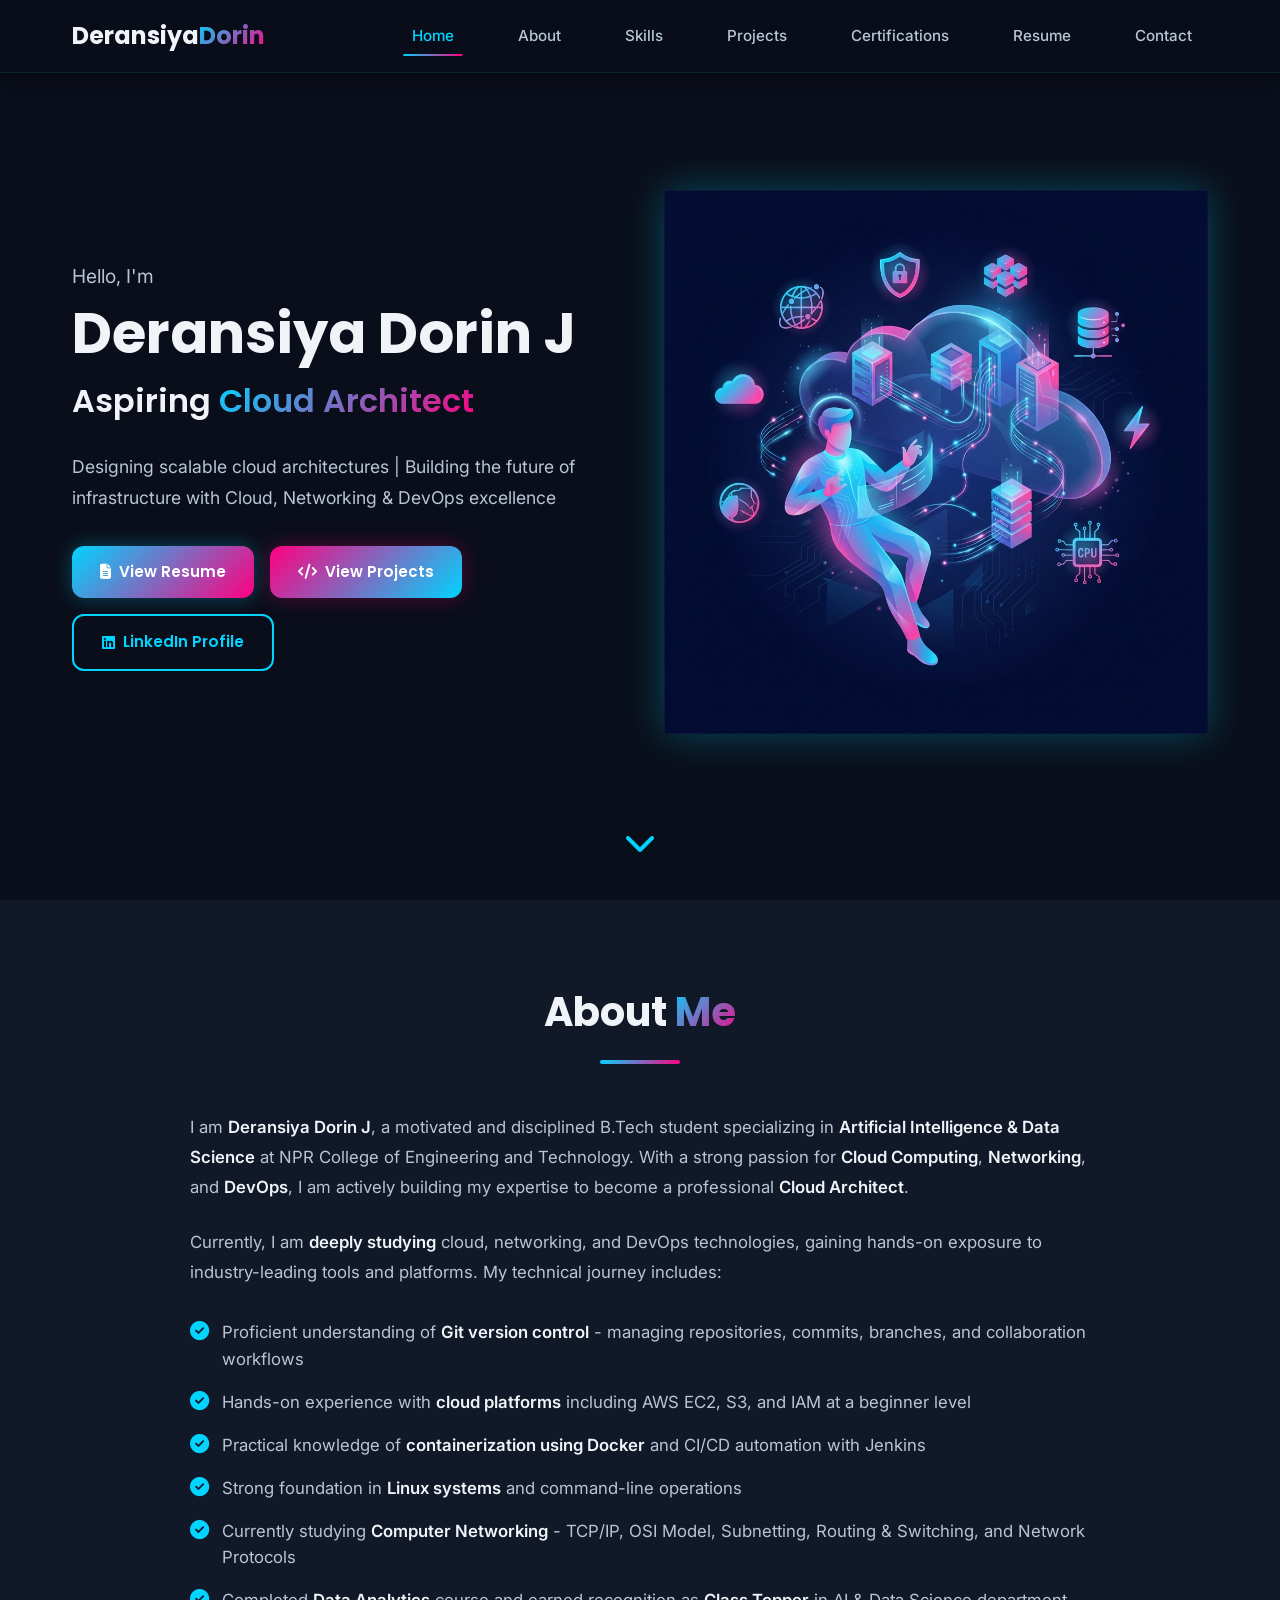
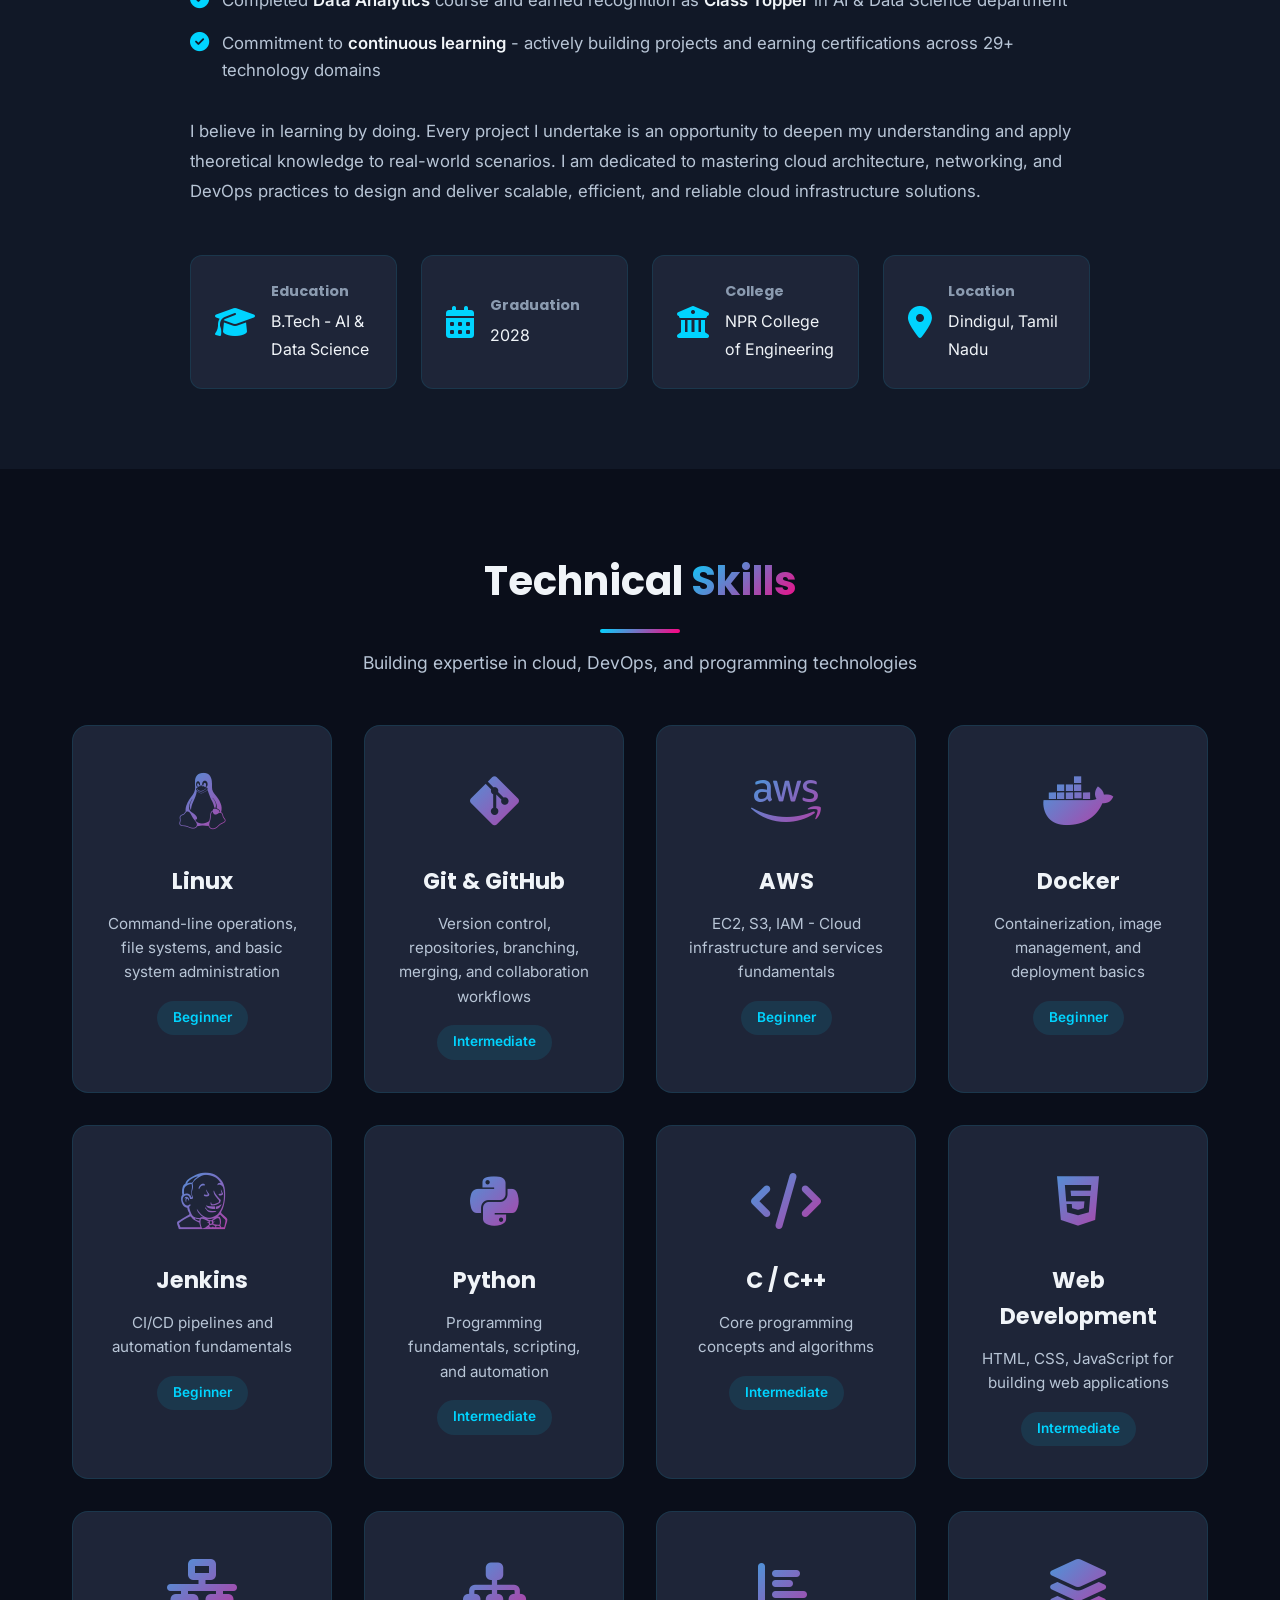
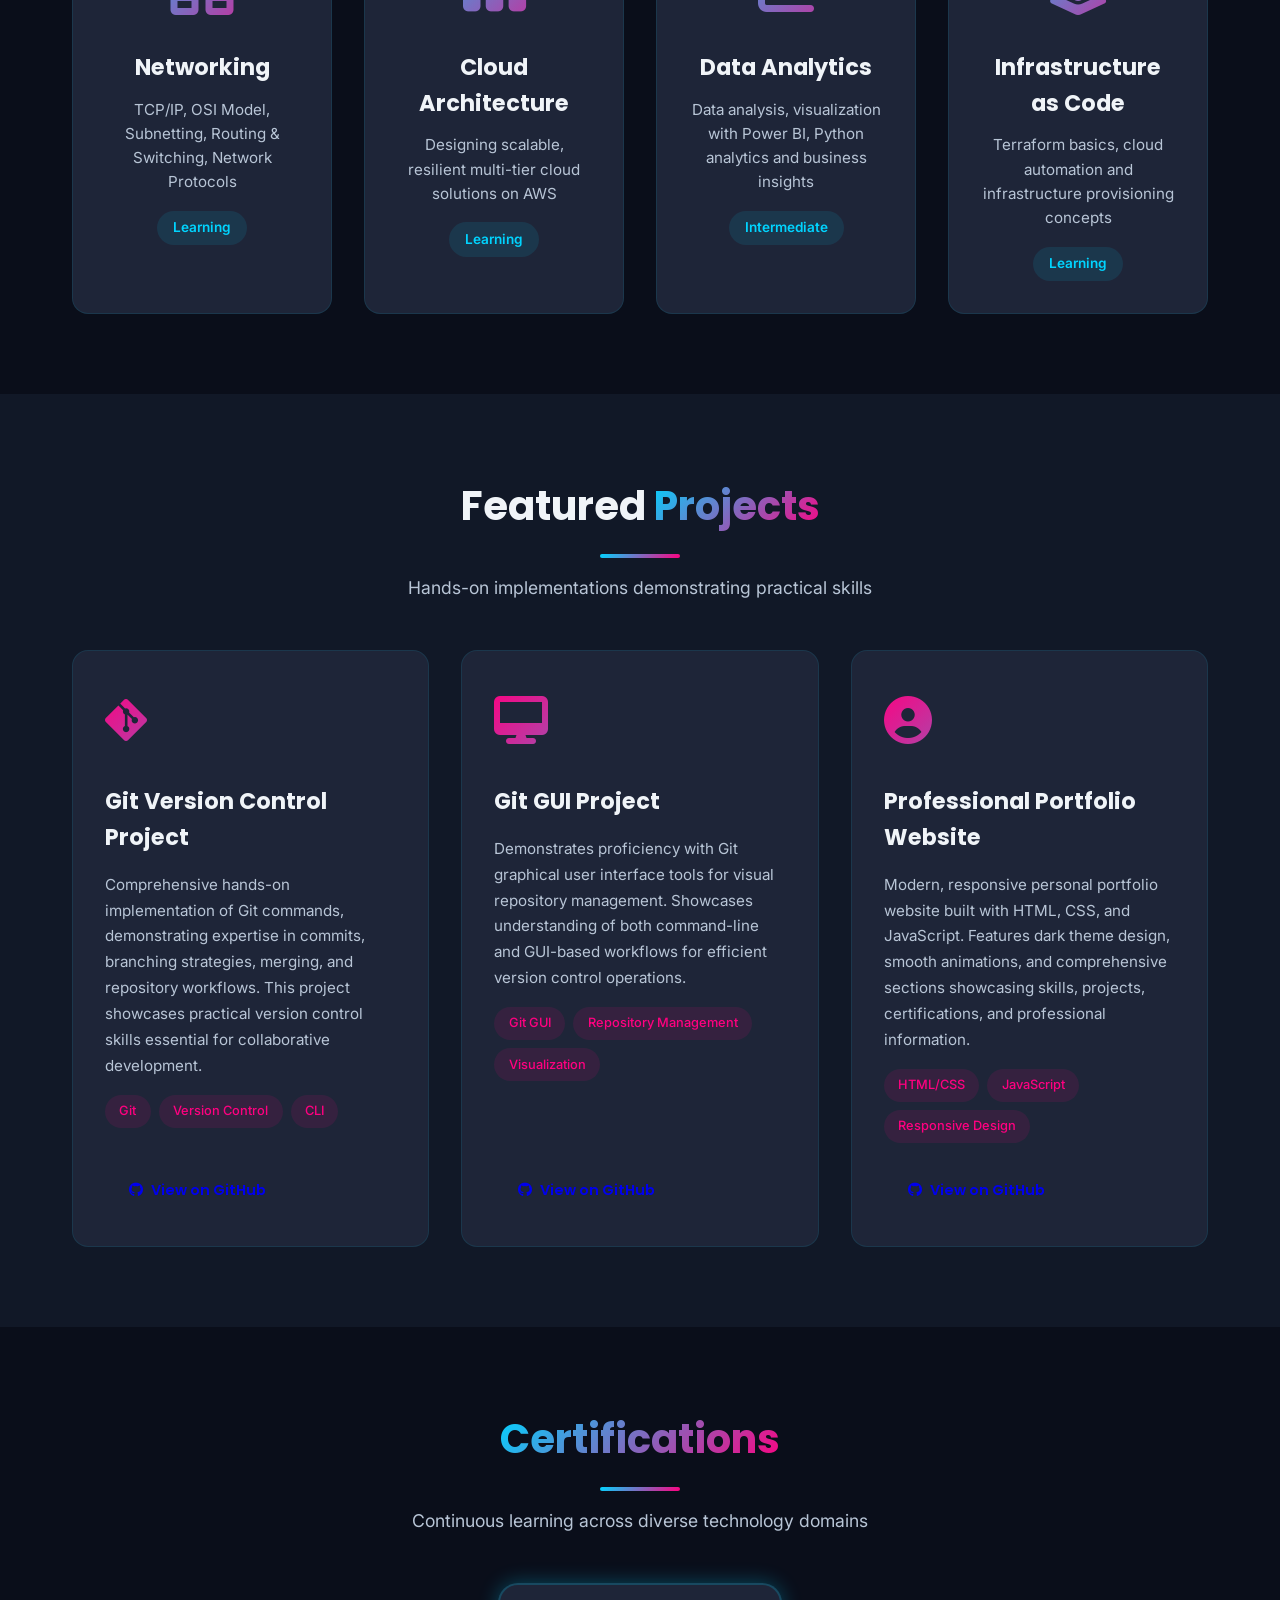
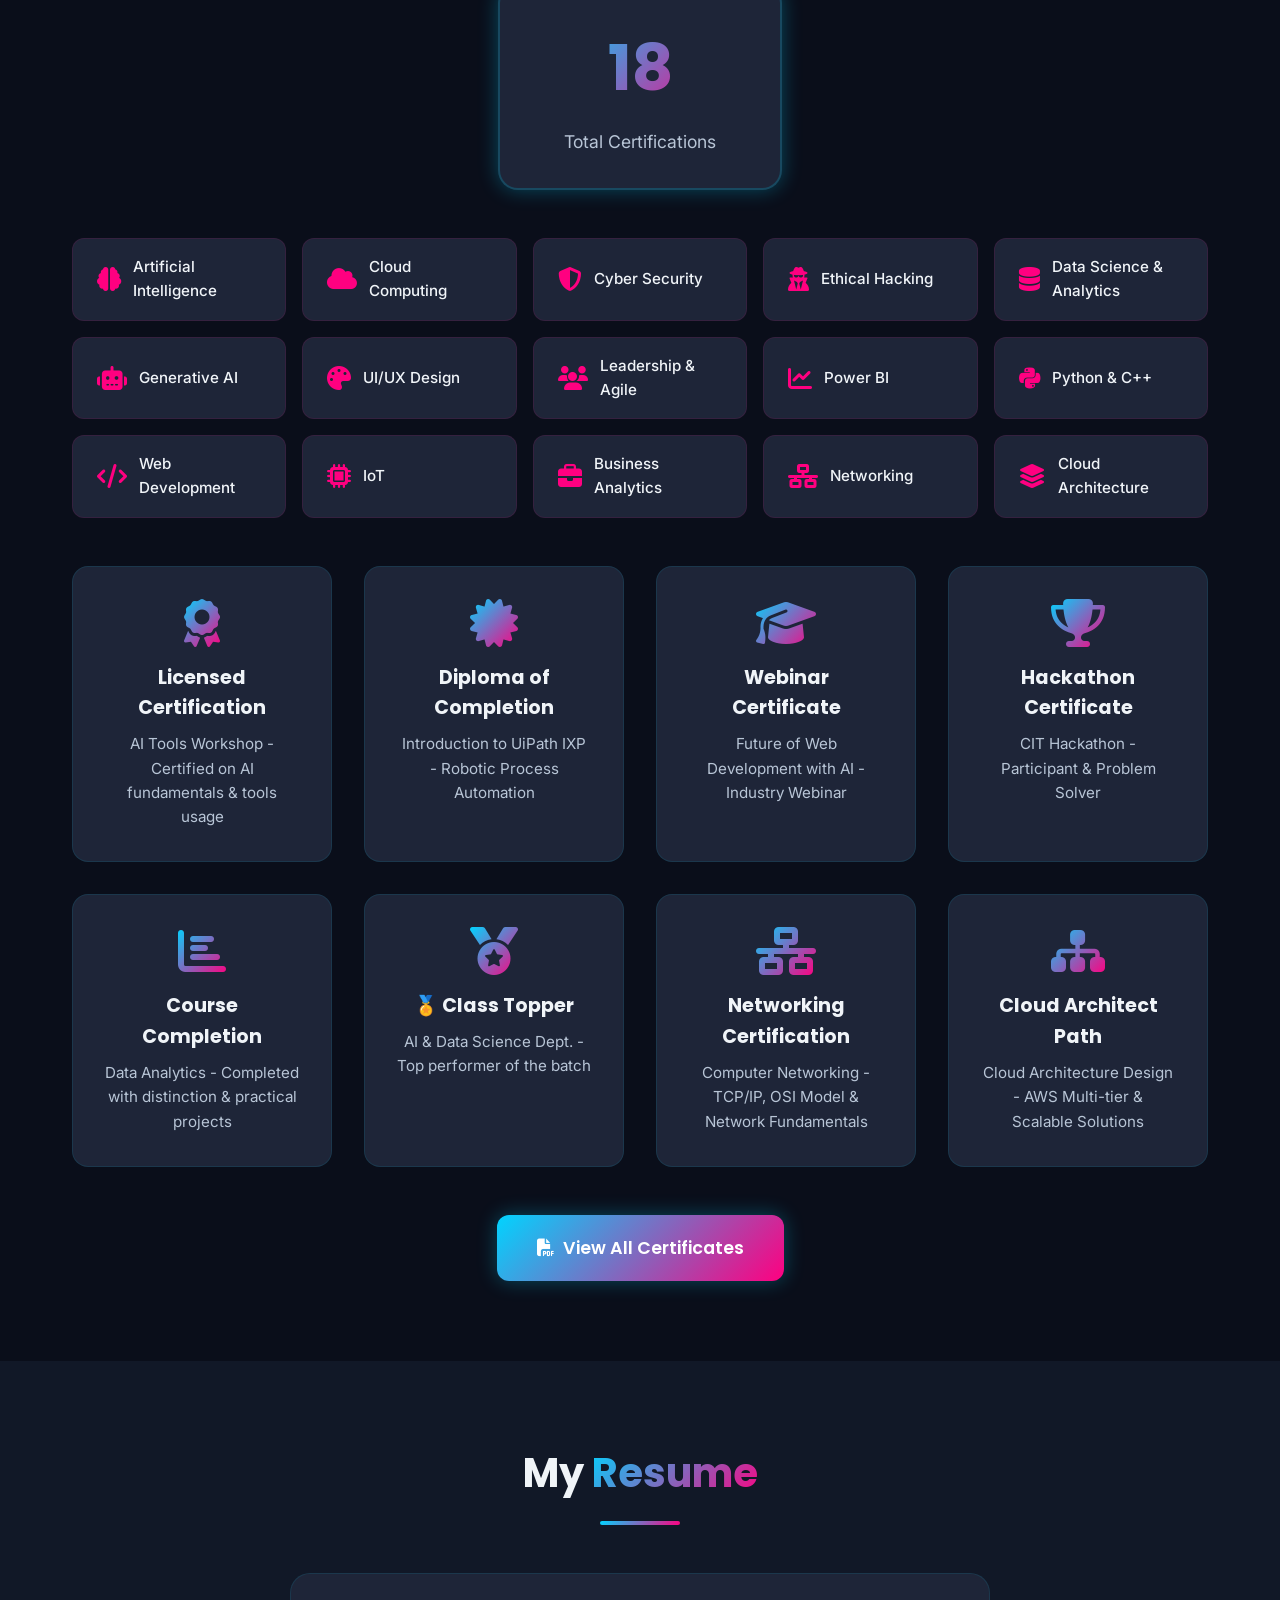
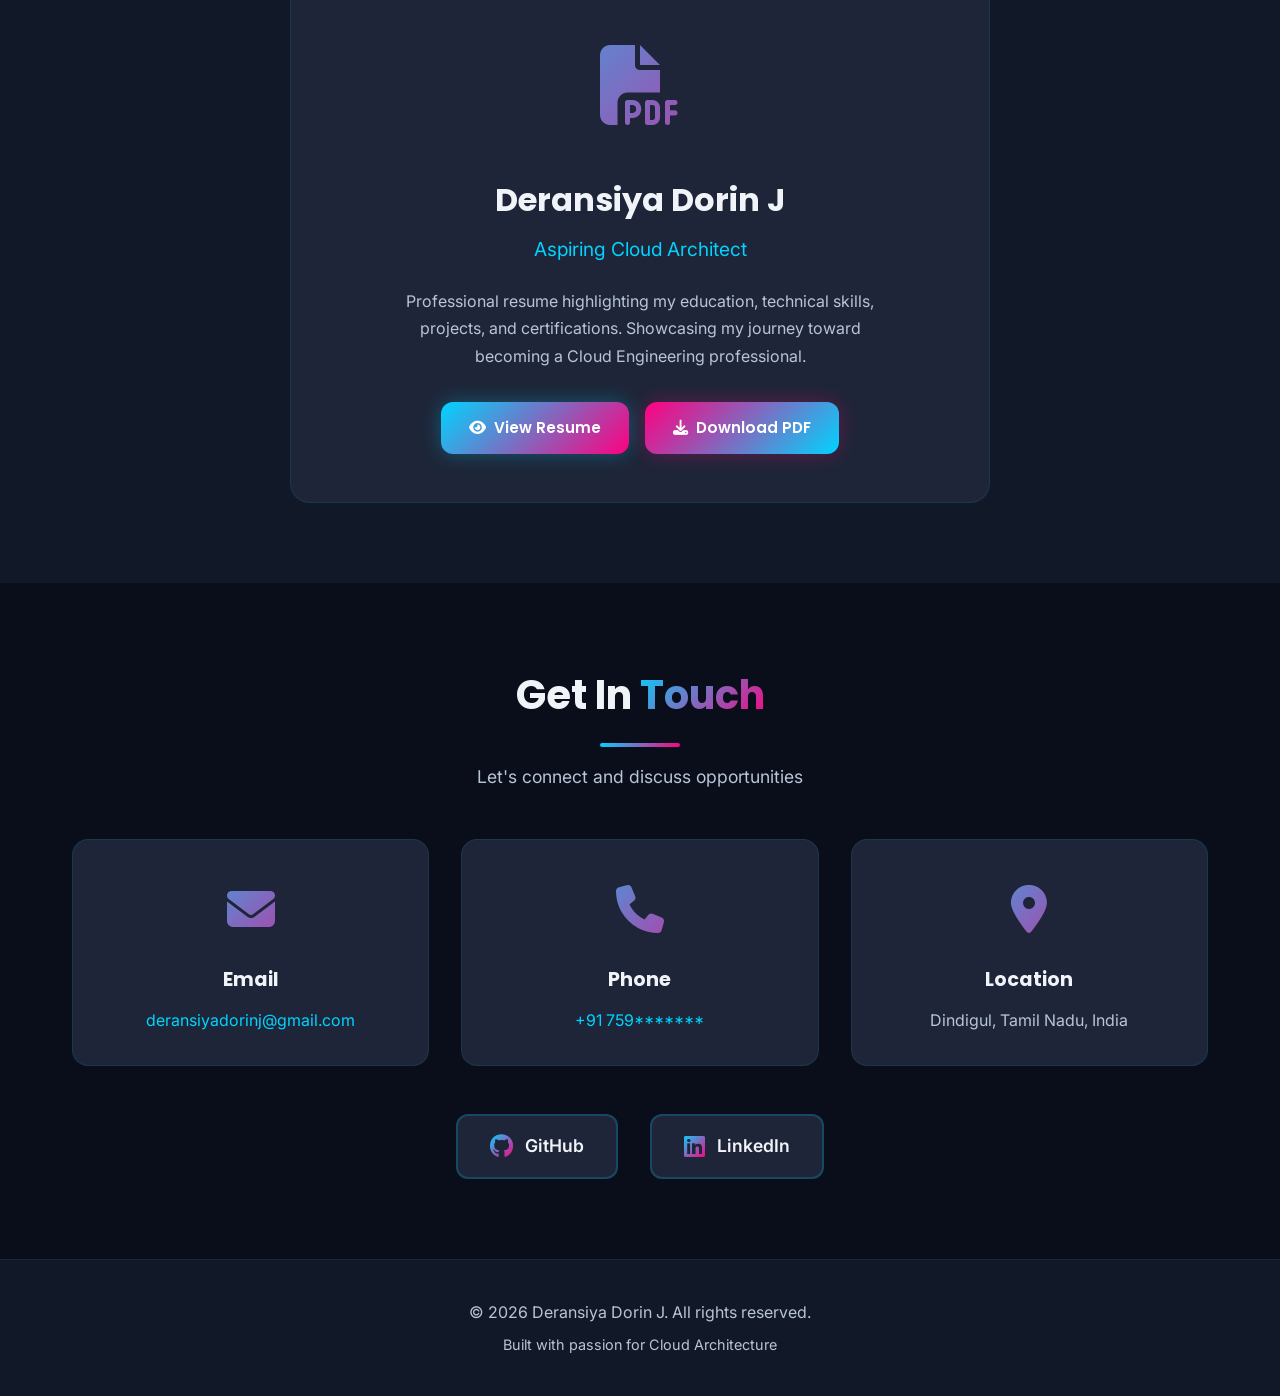
==== index.html @ f5b3b342 "intial commit" ====
<!DOCTYPE html>
<html lang="en">

<head>
    <meta charset="UTF-8">
    <meta name="viewport" content="width=device-width, initial-scale=1.0">
    <meta name="description"
        content="Deransiya Dorin J - Aspiring Cloud Architect | Portfolio showcasing Cloud Computing, DevOps, Networking, and AI&DS projects">
    <meta name="keywords" content="Cloud Engineer, DevOps, AWS, Docker, Jenkins, AI&DS, Portfolio">
    <meta name="author" content="Deransiya Dorin J">

    <!-- Open Graph Meta Tags -->
    <meta property="og:title" content="Deransiya Dorin J - Aspiring Cloud Architect">
    <meta property="og:description" content="Professional portfolio showcasing Cloud Computing and DevOps expertise">
    <meta property="og:type" content="website">

    <title>Deransiya Dorin J - Aspiring Cloud Architect</title>

    <!-- Google Fonts -->
    <link rel="preconnect" href="https://fonts.googleapis.com">
    <link rel="preconnect" href="https://fonts.gstatic.com" crossorigin>
    <link
        href="https://fonts.googleapis.com/css2?family=Poppins:wght@300;400;500;600;700&family=Inter:wght@300;400;500;600;700&display=swap"
        rel="stylesheet">

    <!-- Font Awesome for Icons -->
    <link rel="stylesheet" href="https://cdnjs.cloudflare.com/ajax/libs/font-awesome/6.4.0/css/all.min.css">

    <!-- Custom CSS -->
    <link rel="stylesheet" href="styles/styles.css">
</head>

<body>
    <!-- Fixed Navigation Bar -->
    <nav class="navbar" id="navbar">
        <div class="nav-container">
            <div class="nav-logo">
                <span class="logo-text">Deransiya<span class="gradient-text">Dorin</span></span>
            </div>
            <div class="nav-menu" id="navMenu">
                <a href="#home" class="nav-link active">Home</a>
                <a href="#about" class="nav-link">About</a>
                <a href="#skills" class="nav-link">Skills</a>
                <a href="#projects" class="nav-link">Projects</a>
                <a href="#certifications" class="nav-link">Certifications</a>
                <a href="#resume" class="nav-link">Resume</a>
                <a href="#contact" class="nav-link">Contact</a>
            </div>
            <div class="nav-toggle" id="navToggle">
                <i class="fas fa-bars"></i>
            </div>
        </div>
    </nav>

    <!-- Home Section -->
    <section id="home" class="home-section">
        <div class="container">
            <div class="home-grid">
                <!-- Left Column -->
                <div class="home-content">
                    <div class="hero-text">
                        <p class="greeting">Hello, I'm</p>
                        <h1 class="hero-name">Deransiya Dorin J</h1>
                        <h2 class="hero-title">Aspiring <span class="gradient-text">Cloud Architect</span></h2>
                        <p class="hero-tagline">Designing scalable cloud architectures | Building the future
                            of infrastructure with Cloud, Networking & DevOps excellence</p>
                    </div>
                    <div class="hero-buttons">
                        <a href="#resume" class="btn btn-primary">
                            <i class="fas fa-file-alt"></i> View Resume
                        </a>
                        <a href="#projects" class="btn btn-secondary">
                            <i class="fas fa-code"></i> View Projects
                        </a>
                        <a href="https://www.linkedin.com/in/deransiyadorin-j-a63185353?utm_source=share&utm_campaign=share_via&utm_content=profile&utm_medium=android_app"
                            target="_blank" rel="noopener noreferrer" class="btn btn-outline"
                            onclick="window.open(this.href, '_blank'); return false;">
                            <i class="fab fa-linkedin"></i> LinkedIn Profile
                        </a>
                    </div>
                </div>
                <!-- Right Column -->
                <div class="home-image">
                    <div class="image-wrapper">
                        <img src="assets/hero-illustration.png" alt="Cloud Engineer Illustration" class="hero-img">
                    </div>
                </div>
            </div>
        </div>
        <!-- Scroll Indicator -->
        <div class="scroll-indicator">
            <a href="#about" class="scroll-link">
                <i class="fas fa-chevron-down"></i>
            </a>
        </div>
    </section>

    <!-- About Section -->
    <section id="about" class="about-section">
        <div class="container">
            <div class="section-header">
                <h2 class="section-title">About <span class="gradient-text">Me</span></h2>
                <div class="title-underline"></div>
            </div>
            <div class="about-content">
                <div class="about-text">
                    <p>I am <strong>Deransiya Dorin J</strong>, a motivated and disciplined B.Tech student specializing
                        in <strong>Artificial Intelligence & Data Science</strong> at NPR College of Engineering and
                        Technology. With a strong passion for <strong>Cloud Computing</strong>,
                        <strong>Networking</strong>, and <strong>DevOps</strong>, I am actively building my expertise to become a professional <strong>Cloud
                        Architect</strong>.
                    </p>

                    <p>Currently, I am <strong>deeply studying</strong> cloud, networking, and DevOps technologies, gaining hands-on
                        exposure to industry-leading tools and platforms. My technical journey includes:</p>

                    <ul class="about-list">
                        <li><i class="fas fa-check-circle"></i> Proficient understanding of <strong>Git version
                                control</strong> - managing repositories, commits, branches, and collaboration workflows
                        </li>
                        <li><i class="fas fa-check-circle"></i> Hands-on experience with <strong>cloud
                                platforms</strong> including AWS EC2, S3, and IAM at a beginner level</li>
                        <li><i class="fas fa-check-circle"></i> Practical knowledge of <strong>containerization using
                                Docker</strong> and CI/CD automation with Jenkins</li>
                        <li><i class="fas fa-check-circle"></i> Strong foundation in <strong>Linux systems</strong> and
                            command-line operations</li>
                        <li><i class="fas fa-check-circle"></i> Currently studying <strong>Computer Networking</strong> -
                            TCP/IP, OSI Model, Subnetting, Routing &amp; Switching, and Network Protocols</li>
                        <li><i class="fas fa-check-circle"></i> Completed <strong>Data Analytics</strong> course and
                            earned recognition as <strong>Class Topper</strong> in AI &amp; Data Science department</li>
                        <li><i class="fas fa-check-circle"></i> Commitment to <strong>continuous learning</strong> -
                            actively building projects and earning certifications across 29+ technology domains</li>
                    </ul>

                    <p>I believe in learning by doing. Every project I undertake is an opportunity to deepen my
                        understanding and apply theoretical knowledge to real-world scenarios. I am dedicated to
                        mastering cloud architecture, networking, and DevOps practices to design and deliver scalable, efficient, and reliable
                        cloud infrastructure solutions.</p>

                    <div class="about-info-grid">
                        <div class="info-item">
                            <i class="fas fa-graduation-cap"></i>
                            <div>
                                <h4>Education</h4>
                                <p>B.Tech - AI & Data Science</p>
                            </div>
                        </div>
                        <div class="info-item">
                            <i class="fas fa-calendar-alt"></i>
                            <div>
                                <h4>Graduation</h4>
                                <p>2028</p>
                            </div>
                        </div>
                        <div class="info-item">
                            <i class="fas fa-university"></i>
                            <div>
                                <h4>College</h4>
                                <p>NPR College of Engineering</p>
                            </div>
                        </div>
                        <div class="info-item">
                            <i class="fas fa-map-marker-alt"></i>
                            <div>
                                <h4>Location</h4>
                                <p>Dindigul, Tamil Nadu</p>
                            </div>
                        </div>
                    </div>
                </div>
            </div>
        </div>
    </section>

    <!-- Skills Section -->
    <section id="skills" class="skills-section">
        <div class="container">
            <div class="section-header">
                <h2 class="section-title">Technical <span class="gradient-text">Skills</span></h2>
                <div class="title-underline"></div>
                <p class="section-subtitle">Building expertise in cloud, DevOps, and programming technologies</p>
            </div>
            <div class="skills-grid">
                <div class="skill-card">
                    <div class="skill-icon">
                        <i class="fab fa-linux"></i>
                    </div>
                    <h3>Linux</h3>
                    <p>Command-line operations, file systems, and basic system administration</p>
                    <span class="skill-level">Beginner</span>
                </div>
                <div class="skill-card">
                    <div class="skill-icon">
                        <i class="fab fa-git-alt"></i>
                    </div>
                    <h3>Git & GitHub</h3>
                    <p>Version control, repositories, branching, merging, and collaboration workflows</p>
                    <span class="skill-level">Intermediate</span>
                </div>
                <div class="skill-card">
                    <div class="skill-icon">
                        <i class="fab fa-aws"></i>
                    </div>
                    <h3>AWS</h3>
                    <p>EC2, S3, IAM - Cloud infrastructure and services fundamentals</p>
                    <span class="skill-level">Beginner</span>
                </div>
                <div class="skill-card">
                    <div class="skill-icon">
                        <i class="fab fa-docker"></i>
                    </div>
                    <h3>Docker</h3>
                    <p>Containerization, image management, and deployment basics</p>
                    <span class="skill-level">Beginner</span>
                </div>
                <div class="skill-card">
                    <div class="skill-icon">
                        <i class="fab fa-jenkins"></i>
                    </div>
                    <h3>Jenkins</h3>
                    <p>CI/CD pipelines and automation fundamentals</p>
                    <span class="skill-level">Beginner</span>
                </div>
                <div class="skill-card">
                    <div class="skill-icon">
                        <i class="fab fa-python"></i>
                    </div>
                    <h3>Python</h3>
                    <p>Programming fundamentals, scripting, and automation</p>
                    <span class="skill-level">Intermediate</span>
                </div>
                <div class="skill-card">
                    <div class="skill-icon">
                        <i class="fas fa-code"></i>
                    </div>
                    <h3>C / C++</h3>
                    <p>Core programming concepts and algorithms</p>
                    <span class="skill-level">Intermediate</span>
                </div>
                <div class="skill-card">
                    <div class="skill-icon">
                        <i class="fab fa-html5"></i>
                    </div>
                    <h3>Web Development</h3>
                    <p>HTML, CSS, JavaScript for building web applications</p>
                    <span class="skill-level">Intermediate</span>
                </div>
                <div class="skill-card">
                    <div class="skill-icon">
                        <i class="fas fa-network-wired"></i>
                    </div>
                    <h3>Networking</h3>
                    <p>TCP/IP, OSI Model, Subnetting, Routing & Switching, Network Protocols</p>
                    <span class="skill-level">Learning</span>
                </div>
                <div class="skill-card">
                    <div class="skill-icon">
                        <i class="fas fa-sitemap"></i>
                    </div>
                    <h3>Cloud Architecture</h3>
                    <p>Designing scalable, resilient multi-tier cloud solutions on AWS</p>
                    <span class="skill-level">Learning</span>
                </div>
                <div class="skill-card">
                    <div class="skill-icon">
                        <i class="fas fa-chart-bar"></i>
                    </div>
                    <h3>Data Analytics</h3>
                    <p>Data analysis, visualization with Power BI, Python analytics and business insights</p>
                    <span class="skill-level">Intermediate</span>
                </div>
                <div class="skill-card">
                    <div class="skill-icon">
                        <i class="fas fa-layer-group"></i>
                    </div>
                    <h3>Infrastructure as Code</h3>
                    <p>Terraform basics, cloud automation and infrastructure provisioning concepts</p>
                    <span class="skill-level">Learning</span>
                </div>
            </div>
        </div>
    </section>

    <!-- Projects Section -->
    <section id="projects" class="projects-section">
        <div class="container">
            <div class="section-header">
                <h2 class="section-title">Featured <span class="gradient-text">Projects</span></h2>
                <div class="title-underline"></div>
                <p class="section-subtitle">Hands-on implementations demonstrating practical skills</p>
            </div>
            <div class="projects-grid">
                <div class="project-card">
                    <div class="project-icon">
                        <i class="fab fa-git-alt"></i>
                    </div>
                    <div class="project-content">
                        <h3>Git Version Control Project</h3>
                        <p>Comprehensive hands-on implementation of Git commands, demonstrating expertise in commits,
                            branching strategies, merging, and repository workflows. This project showcases practical
                            version control skills essential for collaborative development.</p>
                        <div class="project-tags">
                            <span class="tag">Git</span>
                            <span class="tag">Version Control</span>
                            <span class="tag">CLI</span>
                        </div>
                    </div>
                    <a href="https://github.com/deransiyadorinj/git.git" target="_blank" rel="noopener noreferrer"
                        class="btn btn-project">
                        <i class="fab fa-github"></i> View on GitHub
                    </a>
                </div>
                <div class="project-card">
                    <div class="project-icon">
                        <i class="fas fa-desktop"></i>
                    </div>
                    <div class="project-content">
                        <h3>Git GUI Project</h3>
                        <p>Demonstrates proficiency with Git graphical user interface tools for visual repository
                            management. Showcases understanding of both command-line and GUI-based workflows for
                            efficient version control operations.</p>
                        <div class="project-tags">
                            <span class="tag">Git GUI</span>
                            <span class="tag">Repository Management</span>
                            <span class="tag">Visualization</span>
                        </div>
                    </div>
                    <a href="https://github.com/deransiyadorinj/Git-GUI.git" target="_blank" rel="noopener noreferrer"
                        class="btn btn-project">
                        <i class="fab fa-github"></i> View on GitHub
                    </a>
                </div>
                <div class="project-card">
                    <div class="project-icon">
                        <i class="fas fa-user-circle"></i>
                    </div>
                    <div class="project-content">
                        <h3>Professional Portfolio Website</h3>
                        <p>Modern, responsive personal portfolio website built with HTML, CSS, and JavaScript. Features
                            dark theme design, smooth animations, and comprehensive sections showcasing skills,
                            projects, certifications, and professional information.</p>
                        <div class="project-tags">
                            <span class="tag">HTML/CSS</span>
                            <span class="tag">JavaScript</span>
                            <span class="tag">Responsive Design</span>
                        </div>
                    </div>
                    <a href="https://github.com/deransiyadorinj/My-Portfolio.git" target="_blank"
                        rel="noopener noreferrer" class="btn btn-project">
                        <i class="fab fa-github"></i> View on GitHub
                    </a>
                </div>
            </div>
        </div>
    </section>

    <!-- Certifications Section -->
    <section id="certifications" class="certifications-section">
        <div class="container">
            <div class="section-header">
                <h2 class="section-title"><span class="gradient-text">Certifications</span></h2>
                <div class="title-underline"></div>
                <p class="section-subtitle">Continuous learning across diverse technology domains</p>
            </div>
            <div class="cert-stats">
                <div class="cert-count">
                    <div class="count-number" data-target="29">0</div>
                    <p>Total Certifications</p>
                </div>
            </div>
            <div class="cert-domains">
                <div class="domain-badge">
                    <i class="fas fa-brain"></i>
                    <span>Artificial Intelligence</span>
                </div>
                <div class="domain-badge">
                    <i class="fas fa-cloud"></i>
                    <span>Cloud Computing</span>
                </div>
                <div class="domain-badge">
                    <i class="fas fa-shield-alt"></i>
                    <span>Cyber Security</span>
                </div>
                <div class="domain-badge">
                    <i class="fas fa-user-secret"></i>
                    <span>Ethical Hacking</span>
                </div>
                <div class="domain-badge">
                    <i class="fas fa-database"></i>
                    <span>Data Science & Analytics</span>
                </div>
                <div class="domain-badge">
                    <i class="fas fa-robot"></i>
                    <span>Generative AI</span>
                </div>
                <div class="domain-badge">
                    <i class="fas fa-palette"></i>
                    <span>UI/UX Design</span>
                </div>
                <div class="domain-badge">
                    <i class="fas fa-users"></i>
                    <span>Leadership & Agile</span>
                </div>
                <div class="domain-badge">
                    <i class="fas fa-chart-line"></i>
                    <span>Power BI</span>
                </div>
                <div class="domain-badge">
                    <i class="fab fa-python"></i>
                    <span>Python & C++</span>
                </div>
                <div class="domain-badge">
                    <i class="fas fa-code"></i>
                    <span>Web Development</span>
                </div>
                <div class="domain-badge">
                    <i class="fas fa-microchip"></i>
                    <span>IoT</span>
                </div>
                <div class="domain-badge">
                    <i class="fas fa-briefcase"></i>
                    <span>Business Analytics</span>
                </div>
                <div class="domain-badge">
                    <i class="fas fa-network-wired"></i>
                    <span>Networking</span>
                </div>
                <div class="domain-badge">
                    <i class="fas fa-layer-group"></i>
                    <span>Cloud Architecture</span>
                </div>
            </div>
            <div class="cert-highlights">
                <div class="highlight-card">
                    <i class="fas fa-award"></i>
                    <h4>Licensed Certification</h4>
                    <p>AI Tools Workshop - Certified on AI fundamentals &amp; tools usage</p>
                </div>
                <div class="highlight-card">
                    <i class="fas fa-certificate"></i>
                    <h4>Diploma of Completion</h4>
                    <p>Introduction to UiPath IXP - Robotic Process Automation</p>
                </div>
                <div class="highlight-card">
                    <i class="fas fa-graduation-cap"></i>
                    <h4>Webinar Certificate</h4>
                    <p>Future of Web Development with AI - Industry Webinar</p>
                </div>
                <div class="highlight-card">
                    <i class="fas fa-trophy"></i>
                    <h4>Hackathon Certificate</h4>
                    <p>CIT Hackathon - Participant &amp; Problem Solver</p>
                </div>
                <div class="highlight-card">
                    <i class="fas fa-chart-bar"></i>
                    <h4>Course Completion</h4>
                    <p>Data Analytics - Completed with distinction &amp; practical projects</p>
                </div>
                <div class="highlight-card">
                    <i class="fas fa-medal"></i>
                    <h4>🏅 Class Topper</h4>
                    <p>AI &amp; Data Science Dept. - Top performer of the batch</p>
                </div>
                <div class="highlight-card">
                    <i class="fas fa-network-wired"></i>
                    <h4>Networking Certification</h4>
                    <p>Computer Networking - TCP/IP, OSI Model &amp; Network Fundamentals</p>
                </div>
                <div class="highlight-card">
                    <i class="fas fa-sitemap"></i>
                    <h4>Cloud Architect Path</h4>
                    <p>Cloud Architecture Design - AWS Multi-tier &amp; Scalable Solutions</p>
                </div>
            </div>
            <div class="cert-action">
                <a href="assets/Certificates.pdf" target="_blank" rel="noopener noreferrer"
                    class="btn btn-primary btn-large">
                    <i class="fas fa-file-pdf"></i> View All Certificates
                </a>
            </div>
        </div>
    </section>

    <!-- Resume Section -->
    <section id="resume" class="resume-section">
        <div class="container">
            <div class="section-header">
                <h2 class="section-title">My <span class="gradient-text">Resume</span></h2>
                <div class="title-underline"></div>
            </div>
            <div class="resume-content">
                <div class="resume-preview">
                    <div class="resume-icon">
                        <i class="fas fa-file-pdf"></i>
                    </div>
                    <h3>Deransiya Dorin J</h3>
                    <p class="resume-subtitle">Aspiring Cloud Architect</p>
                    <p class="resume-description">
                        Professional resume highlighting my education, technical skills, projects, and certifications.
                        Showcasing my journey toward becoming a Cloud Engineering professional.
                    </p>
                    <div class="resume-buttons">
                        <a href="assets/Deransiya_Dorin_Resume.pdf" target="_blank" rel="noopener noreferrer"
                            class="btn btn-primary">
                            <i class="fas fa-eye"></i> View Resume
                        </a>
                        <a href="assets/Deransiya_Dorin_Resume.pdf" download class="btn btn-secondary">
                            <i class="fas fa-download"></i> Download PDF
                        </a>
                    </div>
                </div>
            </div>
        </div>
    </section>

    <!-- Contact Section -->
    <section id="contact" class="contact-section">
        <div class="container">
            <div class="section-header">
                <h2 class="section-title">Get In <span class="gradient-text">Touch</span></h2>
                <div class="title-underline"></div>
                <p class="section-subtitle">Let's connect and discuss opportunities</p>
            </div>
            <div class="contact-grid">
                <div class="contact-card">
                    <div class="contact-icon">
                        <i class="fas fa-envelope"></i>
                    </div>
                    <h4>Email</h4>
                    <a href="mailto:deransiyadorinj@gmail.com">deransiyadorinj@gmail.com</a>
                </div>
                <div class="contact-card">
                    <div class="contact-icon">
                        <i class="fas fa-phone"></i>
                    </div>
                    <h4>Phone</h4>
                    <a href="tel:+917598198386">+91 759*******</a>
                </div>
                <div class="contact-card">
                    <div class="contact-icon">
                        <i class="fas fa-map-marker-alt"></i>
                    </div>
                    <h4>Location</h4>
                    <p>Dindigul, Tamil Nadu, India</p>
                </div>
            </div>
            <div class="social-links">
                <a href="https://github.com/deransiyadorinj" target="_blank" rel="noopener noreferrer"
                    class="social-link">
                    <i class="fab fa-github"></i>
                    <span>GitHub</span>
                </a>
                <a href="https://www.linkedin.com/in/deransiyadorin-j-a63185353?utm_source=share&utm_campaign=share_via&utm_content=profile&utm_medium=android_app"
                    target="_blank" rel="noopener noreferrer" class="social-link"
                    onclick="window.open(this.href, '_blank'); return false;">
                    <i class="fab fa-linkedin"></i>
                    <span>LinkedIn</span>
                </a>
            </div>
        </div>
    </section>

    <!-- Footer -->
    <footer class="footer">
        <div class="container">
            <p>&copy; <span id="currentYear">2026</span> Deransiya Dorin J. All rights reserved.</p>
            <p class="footer-tagline">Built with passion for Cloud Architecture</p>
        </div>
    </footer>

    <!-- Custom JavaScript -->
    <script src="scripts/script.js"></script>
</body>

</html>
---- styles/styles.css ----
/* ===================================
   PORTFOLIO WEBSITE - PREMIUM DARK THEME
   Blue & Pink Color Scheme
   =================================== */

/* ===== CSS RESET & BASE STYLES ===== */
* {
    margin: 0;
    padding: 0;
    box-sizing: border-box;
}

:root {
    /* Primary Colors - Blue */
    --primary-blue: #00d4ff;
    --primary-blue-dark: #0077ff;
    --primary-blue-light: #5ce1ff;

    /* Secondary Colors - Pink */
    --primary-pink: #ff0080;
    --primary-pink-dark: #cc0066;
    --primary-pink-light: #ff4da6;

    /* Background Colors */
    --bg-primary: #0a0e1a;
    --bg-secondary: #111827;
    --bg-tertiary: #1a1f35;
    --bg-card: #1e2538;

    /* Text Colors */
    --text-primary: #f0f4f8;
    --text-secondary: #b8c5d6;
    --text-muted: #8b9bb0;

    /* Gradients */
    --gradient-primary: linear-gradient(135deg, var(--primary-blue) 0%, var(--primary-pink) 100%);
    --gradient-secondary: linear-gradient(135deg, var(--primary-pink) 0%, var(--primary-blue) 100%);
    --gradient-subtle: linear-gradient(135deg, rgba(0, 212, 255, 0.1) 0%, rgba(255, 0, 128, 0.1) 100%);

    /* Shadows */
    --shadow-sm: 0 2px 4px rgba(0, 0, 0, 0.3);
    --shadow-md: 0 4px 12px rgba(0, 0, 0, 0.4);
    --shadow-lg: 0 8px 24px rgba(0, 0, 0, 0.5);
    --shadow-glow-blue: 0 0 20px rgba(0, 212, 255, 0.3);
    --shadow-glow-pink: 0 0 20px rgba(255, 0, 128, 0.3);

    /* Spacing */
    --spacing-xs: 0.5rem;
    --spacing-sm: 1rem;
    --spacing-md: 2rem;
    --spacing-lg: 3rem;
    --spacing-xl: 5rem;

    /* Typography */
    --font-primary: 'Poppins', sans-serif;
    --font-secondary: 'Inter', sans-serif;

    /* Transitions */
    --transition-fast: 0.2s ease;
    --transition-normal: 0.3s ease;
    --transition-slow: 0.5s ease;
}

html {
    scroll-behavior: smooth;
}

body {
    font-family: var(--font-secondary);
    background-color: var(--bg-primary);
    color: var(--text-primary);
    line-height: 1.6;
    overflow-x: hidden;
}

.container {
    max-width: 1200px;
    margin: 0 auto;
    padding: 0 var(--spacing-md);
}

/* ===== NAVIGATION BAR ===== */
.navbar {
    position: fixed;
    top: 0;
    left: 0;
    right: 0;
    background: rgba(10, 14, 26, 0.95);
    backdrop-filter: blur(10px);
    padding: 1rem 0;
    z-index: 1000;
    box-shadow: var(--shadow-md);
    border-bottom: 1px solid rgba(0, 212, 255, 0.1);
}

.nav-container {
    max-width: 1200px;
    margin: 0 auto;
    padding: 0 var(--spacing-md);
    display: flex;
    justify-content: space-between;
    align-items: center;
}

.nav-logo {
    font-family: var(--font-primary);
    font-size: 1.5rem;
    font-weight: 700;
}

.logo-text {
    color: var(--text-primary);
}

.nav-menu {
    display: flex;
    gap: var(--spacing-md);
}

.nav-link {
    color: var(--text-secondary);
    text-decoration: none;
    font-weight: 500;
    font-size: 0.95rem;
    padding: 0.5rem 1rem;
    border-radius: 8px;
    transition: all var(--transition-normal);
    position: relative;
}

.nav-link::before {
    content: '';
    position: absolute;
    bottom: 0;
    left: 50%;
    transform: translateX(-50%) scaleX(0);
    width: 80%;
    height: 2px;
    background: var(--gradient-primary);
    transition: transform var(--transition-normal);
}

.nav-link:hover,
.nav-link.active {
    color: var(--primary-blue);
}

.nav-link:hover::before,
.nav-link.active::before {
    transform: translateX(-50%) scaleX(1);
}

.nav-toggle {
    display: none;
    font-size: 1.5rem;
    color: var(--text-primary);
    cursor: pointer;
}

/* ===== GRADIENT TEXT UTILITY ===== */
.gradient-text {
    background: var(--gradient-primary);
    -webkit-background-clip: text;
    -webkit-text-fill-color: transparent;
    background-clip: text;
}

/* ===== BUTTONS ===== */
.btn {
    display: inline-flex;
    align-items: center;
    gap: 0.5rem;
    padding: 0.875rem 1.75rem;
    font-family: var(--font-primary);
    font-size: 0.95rem;
    font-weight: 600;
    text-decoration: none;
    border-radius: 12px;
    transition: all var(--transition-normal);
    cursor: pointer;
    border: none;
    position: relative;
    overflow: hidden;
}

.btn::before {
    content: '';
    position: absolute;
    top: 50%;
    left: 50%;
    width: 0;
    height: 0;
    border-radius: 50%;
    background: rgba(255, 255, 255, 0.1);
    transform: translate(-50%, -50%);
    transition: width 0.6s, height 0.6s;
}

.btn:hover::before {
    width: 300px;
    height: 300px;
}

.btn-primary {
    background: var(--gradient-primary);
    color: white;
    box-shadow: var(--shadow-glow-blue);
}

.btn-primary:hover {
    transform: translateY(-2px);
    box-shadow: 0 0 30px rgba(0, 212, 255, 0.5);
}

.btn-secondary {
    background: var(--gradient-secondary);
    color: white;
    box-shadow: var(--shadow-glow-pink);
}

.btn-secondary:hover {
    transform: translateY(-2px);
    box-shadow: 0 0 30px rgba(255, 0, 128, 0.5);
}

.btn-outline {
    background: transparent;
    color: var(--primary-blue);
    border: 2px solid var(--primary-blue);
}

.btn-outline:hover {
    background: var(--primary-blue);
    color: white;
    transform: translateY(-2px);
}

.btn-large {
    padding: 1.2rem 2.5rem;
    font-size: 1.1rem;
}

.btn-project {
    padding: 0.75rem 1.5rem;
    font-size: 0.9rem;
}

/* ===== SECTION HEADERS ===== */
.section-header {
    text-align: center;
    margin-bottom: var(--spacing-lg);
}

.section-title {
    font-family: var(--font-primary);
    font-size: 2.5rem;
    font-weight: 700;
    margin-bottom: 1rem;
}

.title-underline {
    width: 80px;
    height: 4px;
    background: var(--gradient-primary);
    margin: 0 auto 1rem;
    border-radius: 2px;
}

.section-subtitle {
    color: var(--text-secondary);
    font-size: 1.1rem;
    max-width: 600px;
    margin: 0 auto;
}

/* ===== HOME SECTION ===== */
.home-section {
    min-height: 100vh;
    display: flex;
    align-items: center;
    padding: 6rem 0 4rem;
    position: relative;
    background: var(--bg-primary);
    overflow: hidden;
    /* Contain floating image */
}

.home-grid {
    display: grid;
    grid-template-columns: 1fr 1fr;
    gap: var(--spacing-lg);
    align-items: center;
    position: relative;
    z-index: 2;
}

.home-content {
    z-index: 2;
}

.greeting {
    font-size: 1.2rem;
    color: var(--text-secondary);
    margin-bottom: 0.5rem;
}

.hero-name {
    font-family: var(--font-primary);
    font-size: 3.5rem;
    font-weight: 700;
    margin-bottom: 0.5rem;
    line-height: 1.2;
}

.hero-title {
    font-family: var(--font-primary);
    font-size: 2rem;
    font-weight: 600;
    margin-bottom: 1.5rem;
}

.hero-tagline {
    font-size: 1.1rem;
    color: var(--text-secondary);
    margin-bottom: 2rem;
    line-height: 1.8;
}

.hero-buttons {
    display: flex;
    flex-wrap: wrap;
    gap: 1rem;
}

.home-image {
    position: relative;
    z-index: 1;
    max-width: 100%;
}

.image-wrapper {
    position: relative;
    animation: float 6s ease-in-out infinite;
    max-width: 100%;
}

.hero-img {
    width: 100%;
    max-width: 100%;
    height: auto;
    filter: drop-shadow(var(--shadow-glow-blue));
}

@keyframes float {

    0%,
    100% {
        transform: translateY(0px);
    }

    50% {
        transform: translateY(-20px);
    }
}

.scroll-indicator {
    position: absolute;
    bottom: 2rem;
    left: 50%;
    transform: translateX(-50%);
    animation: bounce 2s infinite;
}

.scroll-link {
    color: var(--primary-blue);
    font-size: 2rem;
    text-decoration: none;
}

@keyframes bounce {

    0%,
    20%,
    50%,
    80%,
    100% {
        transform: translateX(-50%) translateY(0);
    }

    40% {
        transform: translateX(-50%) translateY(-10px);
    }

    60% {
        transform: translateX(-50%) translateY(-5px);
    }
}

/* ===== ABOUT SECTION ===== */
.about-section {
    padding: var(--spacing-xl) 0;
    background: var(--bg-secondary);
}

.about-content {
    max-width: 900px;
    margin: 0 auto;
}

.about-text p {
    font-size: 1.05rem;
    color: var(--text-secondary);
    margin-bottom: 1.5rem;
    line-height: 1.8;
}

.about-text strong {
    color: var(--text-primary);
    font-weight: 600;
}

.about-list {
    list-style: none;
    margin: 2rem 0;
}

.about-list li {
    font-size: 1.05rem;
    color: var(--text-secondary);
    margin-bottom: 1rem;
    padding-left: 2rem;
    position: relative;
}

.about-list i {
    position: absolute;
    left: 0;
    top: 0.2rem;
    color: var(--primary-blue);
    font-size: 1.2rem;
}

.about-info-grid {
    display: grid;
    grid-template-columns: repeat(auto-fit, minmax(200px, 1fr));
    gap: 1.5rem;
    margin-top: 3rem;
}

.info-item {
    display: flex;
    align-items: center;
    gap: 1rem;
    padding: 1.5rem;
    background: var(--bg-card);
    border-radius: 12px;
    border: 1px solid rgba(0, 212, 255, 0.1);
    transition: all var(--transition-normal);
}

.info-item:hover {
    transform: translateY(-5px);
    border-color: var(--primary-blue);
    box-shadow: var(--shadow-glow-blue);
}

.info-item i {
    font-size: 2rem;
    color: var(--primary-blue);
}

.info-item h4 {
    font-family: var(--font-primary);
    font-size: 0.9rem;
    color: var(--text-muted);
    margin-bottom: 0.25rem;
}

.info-item p {
    font-size: 1rem;
    color: var(--text-primary);
    margin: 0;
}

/* ===== SKILLS SECTION ===== */
.skills-section {
    padding: var(--spacing-xl) 0;
    background: var(--bg-primary);
}

.skills-grid {
    display: grid;
    grid-template-columns: repeat(auto-fit, minmax(250px, 1fr));
    gap: 2rem;
}

.skill-card {
    background: var(--bg-card);
    padding: 2rem;
    border-radius: 16px;
    text-align: center;
    border: 1px solid rgba(0, 212, 255, 0.1);
    transition: all var(--transition-normal);
    position: relative;
    overflow: hidden;
}

.skill-card::before {
    content: '';
    position: absolute;
    top: 0;
    left: 0;
    right: 0;
    height: 4px;
    background: var(--gradient-primary);
    transform: scaleX(0);
    transition: transform var(--transition-normal);
}

.skill-card:hover {
    transform: translateY(-10px);
    border-color: var(--primary-blue);
    box-shadow: var(--shadow-glow-blue);
}

.skill-card:hover::before {
    transform: scaleX(1);
}

.skill-icon {
    font-size: 3.5rem;
    margin-bottom: 1rem;
    background: var(--gradient-primary);
    -webkit-background-clip: text;
    -webkit-text-fill-color: transparent;
    background-clip: text;
}

.skill-card h3 {
    font-family: var(--font-primary);
    font-size: 1.4rem;
    margin-bottom: 0.75rem;
    color: var(--text-primary);
}

.skill-card p {
    color: var(--text-secondary);
    font-size: 0.95rem;
    margin-bottom: 1rem;
    line-height: 1.6;
}

.skill-level {
    display: inline-block;
    padding: 0.4rem 1rem;
    background: rgba(0, 212, 255, 0.1);
    color: var(--primary-blue);
    border-radius: 20px;
    font-size: 0.85rem;
    font-weight: 600;
}

/* ===== PROJECTS SECTION ===== */
.projects-section {
    padding: var(--spacing-xl) 0;
    background: var(--bg-secondary);
}

.projects-grid {
    display: grid;
    grid-template-columns: repeat(auto-fit, minmax(320px, 1fr));
    gap: 2rem;
}

.project-card {
    background: var(--bg-card);
    padding: 2rem;
    border-radius: 16px;
    border: 1px solid rgba(0, 212, 255, 0.1);
    transition: all var(--transition-normal);
    display: flex;
    flex-direction: column;
}

.project-card:hover {
    transform: translateY(-10px);
    border-color: var(--primary-pink);
    box-shadow: var(--shadow-glow-pink);
}

.project-icon {
    font-size: 3rem;
    margin-bottom: 1.5rem;
    background: var(--gradient-secondary);
    -webkit-background-clip: text;
    -webkit-text-fill-color: transparent;
    background-clip: text;
}

.project-content {
    flex: 1;
    margin-bottom: 1.5rem;
}

.project-content h3 {
    font-family: var(--font-primary);
    font-size: 1.4rem;
    margin-bottom: 1rem;
    color: var(--text-primary);
}

.project-content p {
    color: var(--text-secondary);
    font-size: 0.95rem;
    line-height: 1.7;
    margin-bottom: 1rem;
}

.project-tags {
    display: flex;
    flex-wrap: wrap;
    gap: 0.5rem;
    margin-top: 1rem;
}

.tag {
    padding: 0.4rem 0.9rem;
    background: rgba(255, 0, 128, 0.1);
    color: var(--primary-pink);
    border-radius: 20px;
    font-size: 0.8rem;
    font-weight: 500;
}

/* ===== CERTIFICATIONS SECTION ===== */
.certifications-section {
    padding: var(--spacing-xl) 0;
    background: var(--bg-primary);
}

.cert-stats {
    text-align: center;
    margin: 3rem 0;
}

.cert-count {
    display: inline-block;
    padding: 2rem 4rem;
    background: var(--bg-card);
    border-radius: 20px;
    border: 2px solid rgba(0, 212, 255, 0.2);
    box-shadow: var(--shadow-glow-blue);
}

.count-number {
    font-family: var(--font-primary);
    font-size: 4rem;
    font-weight: 700;
    background: var(--gradient-primary);
    -webkit-background-clip: text;
    -webkit-text-fill-color: transparent;
    background-clip: text;
}

.cert-count p {
    color: var(--text-secondary);
    font-size: 1.1rem;
    margin-top: 0.5rem;
}

.cert-domains {
    display: grid;
    grid-template-columns: repeat(auto-fit, minmax(200px, 1fr));
    gap: 1rem;
    margin: 3rem 0;
}

.domain-badge {
    display: flex;
    align-items: center;
    gap: 0.75rem;
    padding: 1rem 1.5rem;
    background: var(--bg-card);
    border-radius: 12px;
    border: 1px solid rgba(255, 0, 128, 0.1);
    transition: all var(--transition-normal);
}

.domain-badge:hover {
    transform: translateX(5px);
    border-color: var(--primary-pink);
    box-shadow: var(--shadow-glow-pink);
}

.domain-badge i {
    font-size: 1.5rem;
    color: var(--primary-pink);
}

.domain-badge span {
    color: var(--text-primary);
    font-size: 0.95rem;
    font-weight: 500;
}

.cert-highlights {
    display: grid;
    grid-template-columns: repeat(auto-fit, minmax(250px, 1fr));
    gap: 2rem;
    margin: 3rem 0;
}

.highlight-card {
    text-align: center;
    padding: 2rem;
    background: var(--bg-card);
    border-radius: 16px;
    border: 1px solid rgba(0, 212, 255, 0.1);
    transition: all var(--transition-normal);
}

.highlight-card:hover {
    transform: scale(1.05);
    border-color: var(--primary-blue);
    box-shadow: var(--shadow-glow-blue);
}

.highlight-card i {
    font-size: 3rem;
    margin-bottom: 1rem;
    background: var(--gradient-primary);
    -webkit-background-clip: text;
    -webkit-text-fill-color: transparent;
    background-clip: text;
}

.highlight-card h4 {
    font-family: var(--font-primary);
    font-size: 1.2rem;
    margin-bottom: 0.5rem;
    color: var(--text-primary);
}

.highlight-card p {
    color: var(--text-secondary);
    font-size: 0.95rem;
}

.cert-action {
    text-align: center;
    margin-top: 3rem;
}

/* ===== RESUME SECTION ===== */
.resume-section {
    padding: var(--spacing-xl) 0;
    background: var(--bg-secondary);
}

.resume-content {
    max-width: 700px;
    margin: 0 auto;
}

.resume-preview {
    text-align: center;
    padding: 3rem;
    background: var(--bg-card);
    border-radius: 20px;
    border: 1px solid rgba(0, 212, 255, 0.1);
}

.resume-icon {
    font-size: 5rem;
    margin-bottom: 1.5rem;
    background: var(--gradient-primary);
    -webkit-background-clip: text;
    -webkit-text-fill-color: transparent;
    background-clip: text;
}

.resume-preview h3 {
    font-family: var(--font-primary);
    font-size: 2rem;
    margin-bottom: 0.5rem;
}

.resume-subtitle {
    color: var(--primary-blue);
    font-size: 1.2rem;
    margin-bottom: 1.5rem;
}

.resume-description {
    color: var(--text-secondary);
    font-size: 1rem;
    line-height: 1.7;
    margin-bottom: 2rem;
    max-width: 500px;
    margin-left: auto;
    margin-right: auto;
}

.resume-buttons {
    display: flex;
    justify-content: center;
    gap: 1rem;
    flex-wrap: wrap;
}

/* ===== CONTACT SECTION ===== */
.contact-section {
    padding: var(--spacing-xl) 0;
    background: var(--bg-primary);
}

.contact-grid {
    display: grid;
    grid-template-columns: repeat(auto-fit, minmax(250px, 1fr));
    gap: 2rem;
    margin-bottom: 3rem;
}

.contact-card {
    text-align: center;
    padding: 2rem;
    background: var(--bg-card);
    border-radius: 16px;
    border: 1px solid rgba(0, 212, 255, 0.1);
    transition: all var(--transition-normal);
}

.contact-card:hover {
    transform: translateY(-10px);
    border-color: var(--primary-blue);
    box-shadow: var(--shadow-glow-blue);
}

.contact-icon {
    font-size: 3rem;
    margin-bottom: 1rem;
    background: var(--gradient-primary);
    -webkit-background-clip: text;
    -webkit-text-fill-color: transparent;
    background-clip: text;
}

.contact-card h4 {
    font-family: var(--font-primary);
    font-size: 1.2rem;
    margin-bottom: 0.75rem;
    color: var(--text-primary);
}

.contact-card a {
    color: var(--primary-blue);
    text-decoration: none;
    font-size: 1rem;
    transition: color var(--transition-fast);
}

.contact-card a:hover {
    color: var(--primary-pink);
}

.contact-card p {
    color: var(--text-secondary);
    font-size: 1rem;
}

.social-links {
    display: flex;
    justify-content: center;
    gap: 2rem;
    flex-wrap: wrap;
}

.social-link {
    display: flex;
    align-items: center;
    gap: 0.75rem;
    padding: 1rem 2rem;
    background: var(--bg-card);
    border-radius: 12px;
    border: 2px solid rgba(0, 212, 255, 0.2);
    color: var(--text-primary);
    text-decoration: none;
    font-size: 1.1rem;
    font-weight: 600;
    transition: all var(--transition-normal);
}

.social-link:hover {
    transform: translateY(-5px);
    border-color: var(--primary-blue);
    box-shadow: var(--shadow-glow-blue);
}

.social-link i {
    font-size: 1.5rem;
    background: var(--gradient-primary);
    -webkit-background-clip: text;
    -webkit-text-fill-color: transparent;
    background-clip: text;
}

/* ===== FOOTER ===== */
.footer {
    padding: 2rem 0;
    background: var(--bg-secondary);
    text-align: center;
    border-top: 1px solid rgba(0, 212, 255, 0.1);
}

.footer p {
    color: var(--text-secondary);
    margin: 0.5rem 0;
}

.footer-tagline {
    font-size: 0.9rem;
    color: var(--text-muted);
}

/* ===== RESPONSIVE DESIGN ===== */
@media (max-width: 1024px) {
    .section-title {
        font-size: 2rem;
    }

    .hero-name {
        font-size: 3rem;
    }

    .hero-title {
        font-size: 1.75rem;
    }
}

@media (max-width: 768px) {
    .nav-menu {
        position: fixed;
        top: 70px;
        left: -100%;
        flex-direction: column;
        background: rgba(10, 14, 26, 0.98);
        width: 100%;
        padding: 2rem;
        gap: 1rem;
        transition: left var(--transition-normal);
        box-shadow: var(--shadow-lg);
    }

    .nav-menu.active {
        left: 0;
    }

    .nav-toggle {
        display: block;
    }

    .home-grid {
        grid-template-columns: 1fr;
        gap: var(--spacing-md);
    }

    .home-content {
        order: 2;
        text-align: center;
    }

    .home-image {
        order: 1;
    }

    .hero-buttons {
        justify-content: center;
    }

    .hero-name {
        font-size: 2.5rem;
    }

    .hero-title {
        font-size: 1.5rem;
    }

    .section-title {
        font-size: 1.75rem;
    }

    .skills-grid,
    .projects-grid {
        grid-template-columns: 1fr;
    }

    .about-info-grid {
        grid-template-columns: 1fr;
    }

    .cert-domains {
        grid-template-columns: 1fr;
    }

    .count-number {
        font-size: 3rem;
    }
}

@media (max-width: 480px) {
    :root {
        --spacing-md: 1rem;
        --spacing-lg: 2rem;
        --spacing-xl: 3rem;
    }

    .hero-name {
        font-size: 2rem;
    }

    .hero-title {
        font-size: 1.25rem;
    }

    .hero-tagline {
        font-size: 1rem;
    }

    .btn {
        padding: 0.75rem 1.25rem;
        font-size: 0.9rem;
    }

    .hero-buttons {
        flex-direction: column;
        width: 100%;
    }

    .hero-buttons .btn {
        width: 100%;
        justify-content: center;
    }

    .section-title {
        font-size: 1.5rem;
    }

    .skill-icon,
    .project-icon {
        font-size: 2.5rem;
    }

    .social-links {
        flex-direction: column;
    }

    .social-link {
        width: 100%;
        justify-content: center;
    }
}

/* ===== ANIMATIONS ===== */
@keyframes fadeInUp {
    from {
        opacity: 0;
        transform: translateY(30px);
    }

    to {
        opacity: 1;
        transform: translateY(0);
    }
}

.fade-in {
    animation: fadeInUp 0.6s ease-out;
}

/* ===== SCROLL REVEAL ===== */
.reveal {
    opacity: 0;
    transform: translateY(30px);
    transition: all 0.6s ease-out;
}

.reveal.active {
    opacity: 1;
    transform: translateY(0);
}

/* ===== CUSTOM SCROLLBAR ===== */
::-webkit-scrollbar {
    width: 10px;
}

::-webkit-scrollbar-track {
    background: var(--bg-secondary);
}

::-webkit-scrollbar-thumb {
    background: var(--gradient-primary);
    border-radius: 5px;
}

::-webkit-scrollbar-thumb:hover {
    background: var(--primary-blue);
}
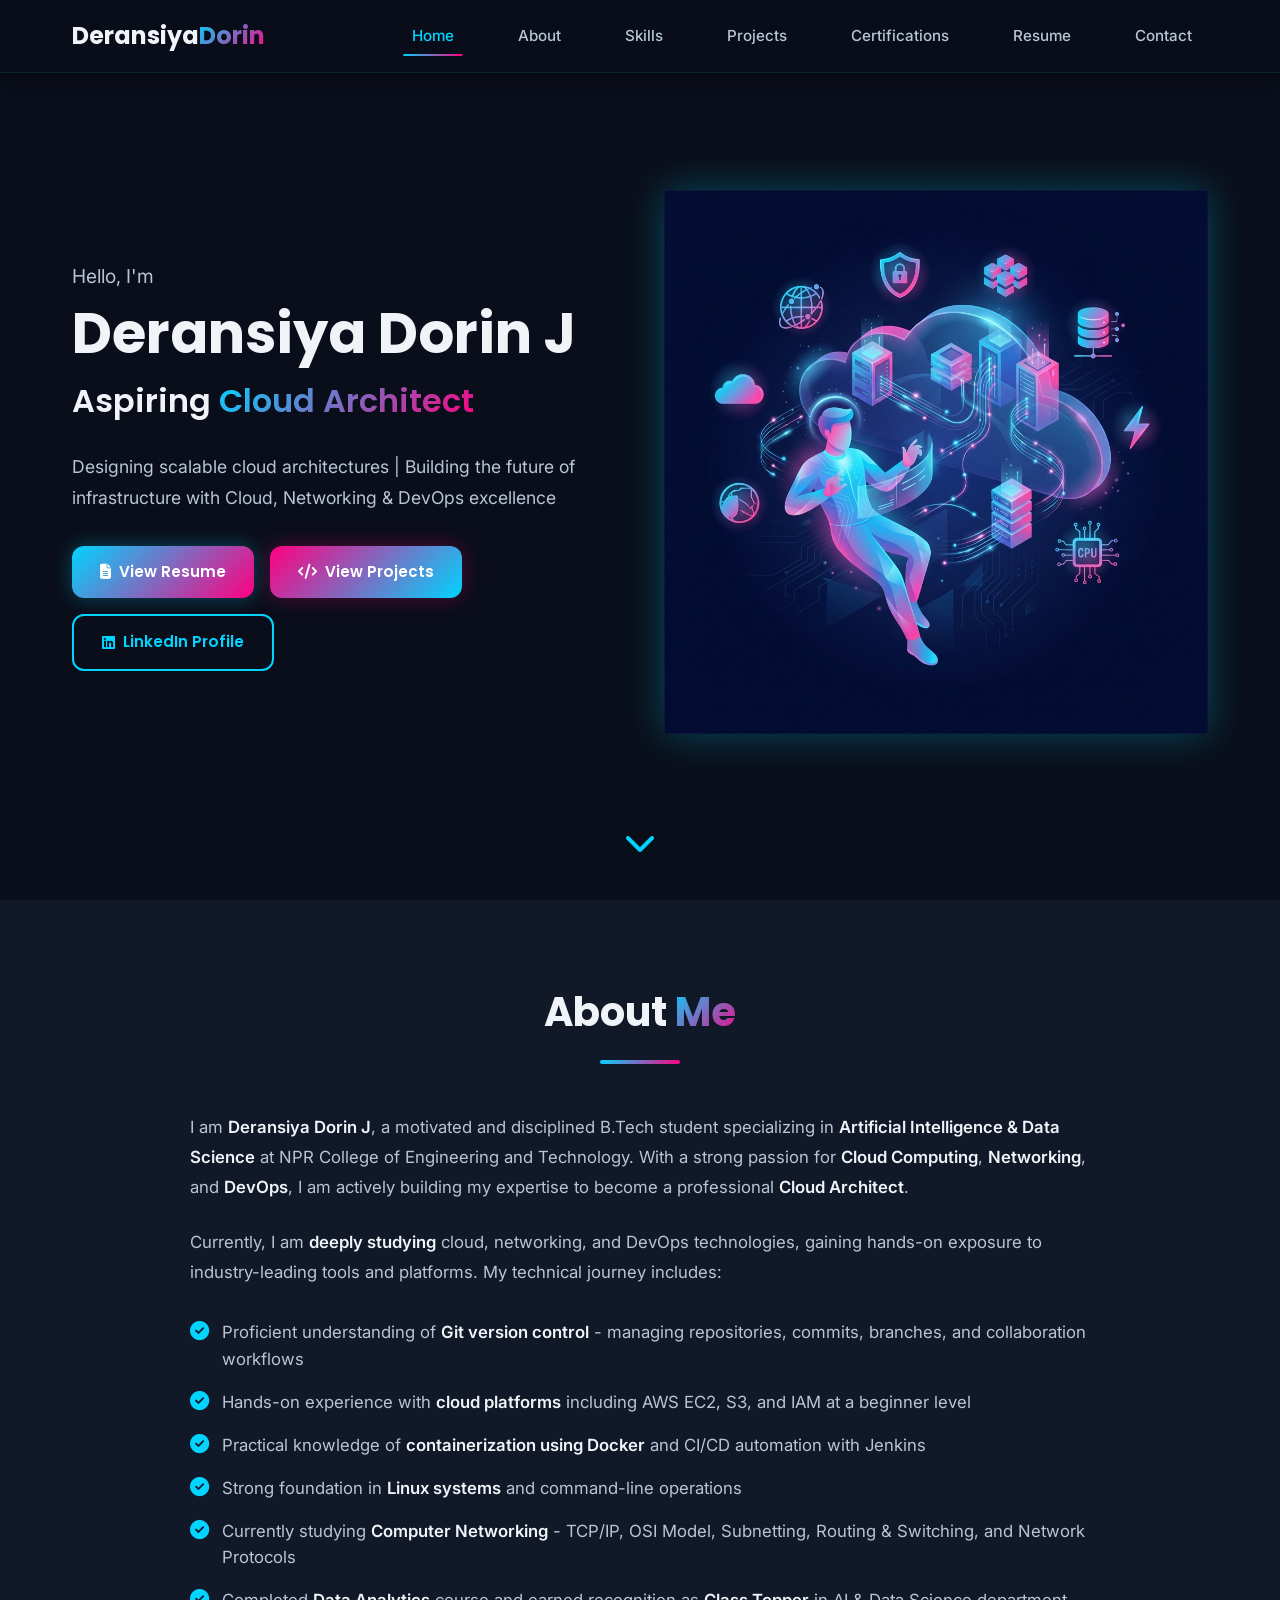
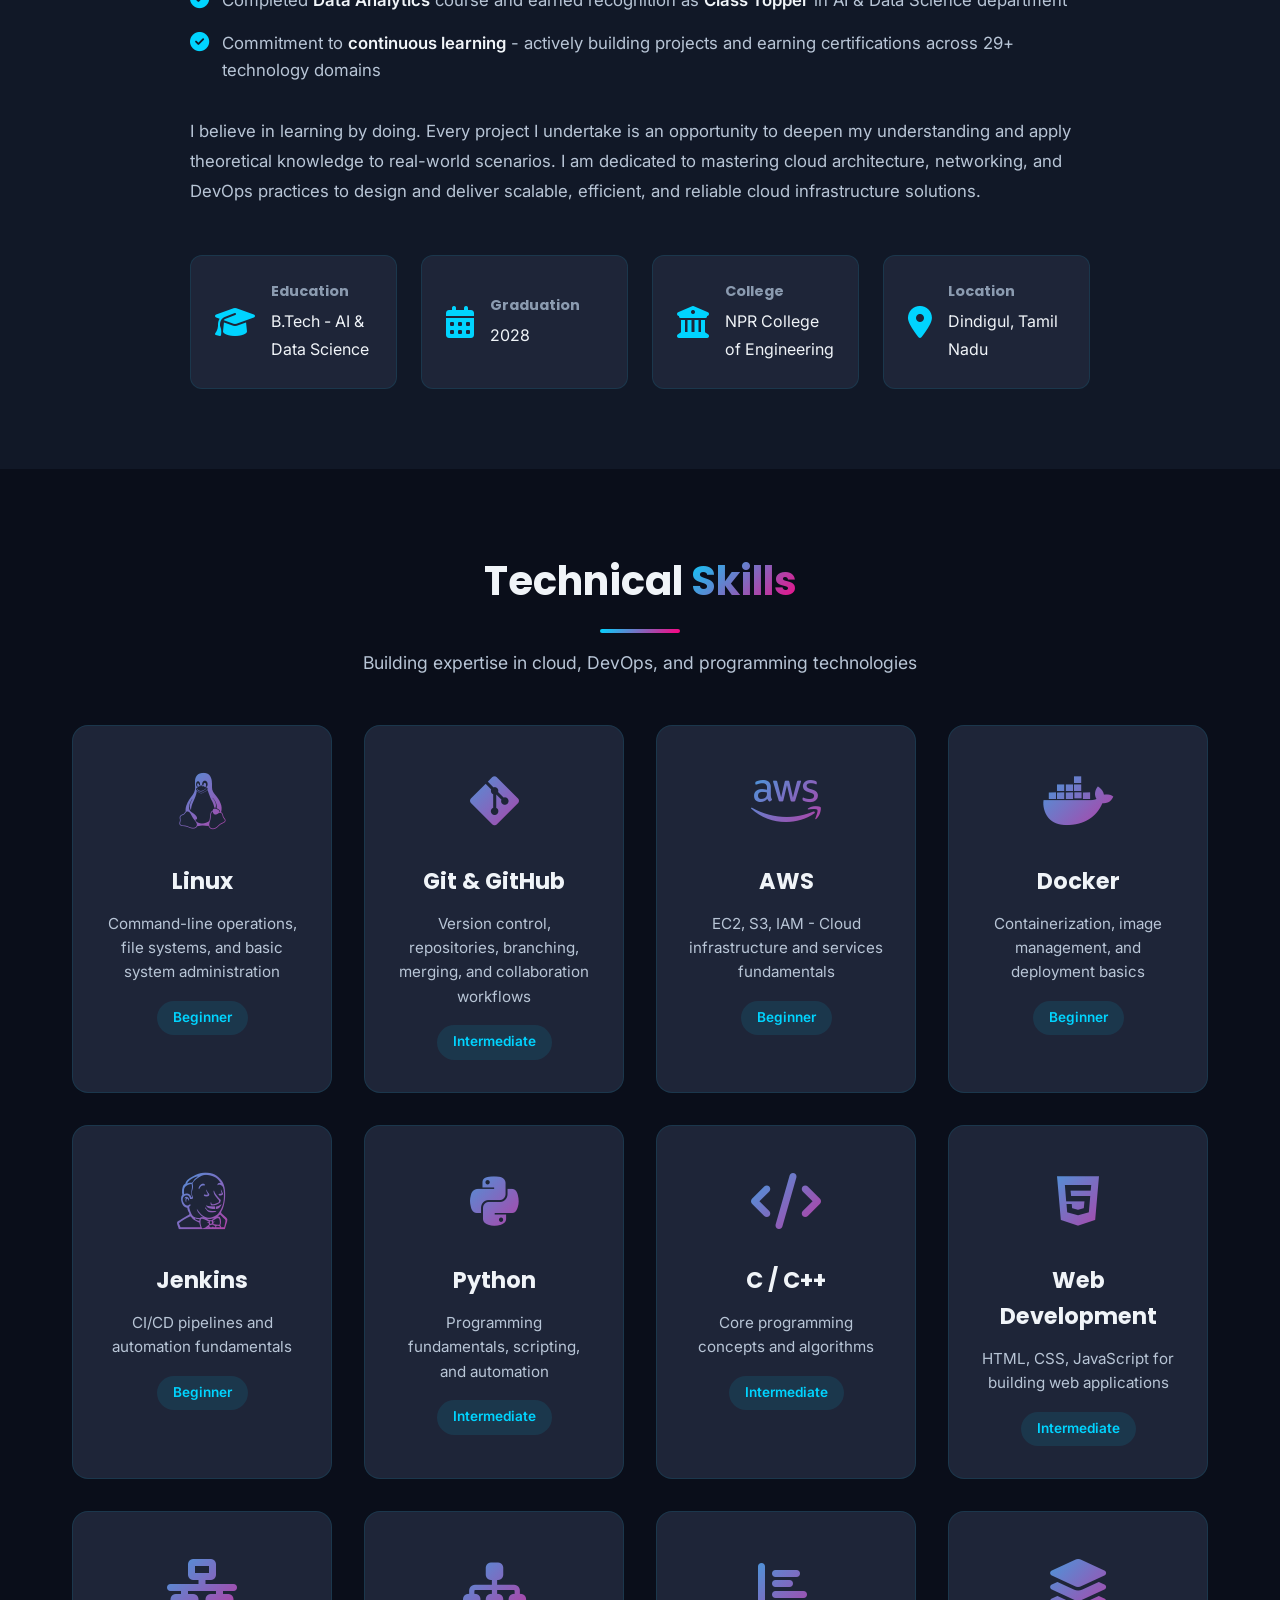
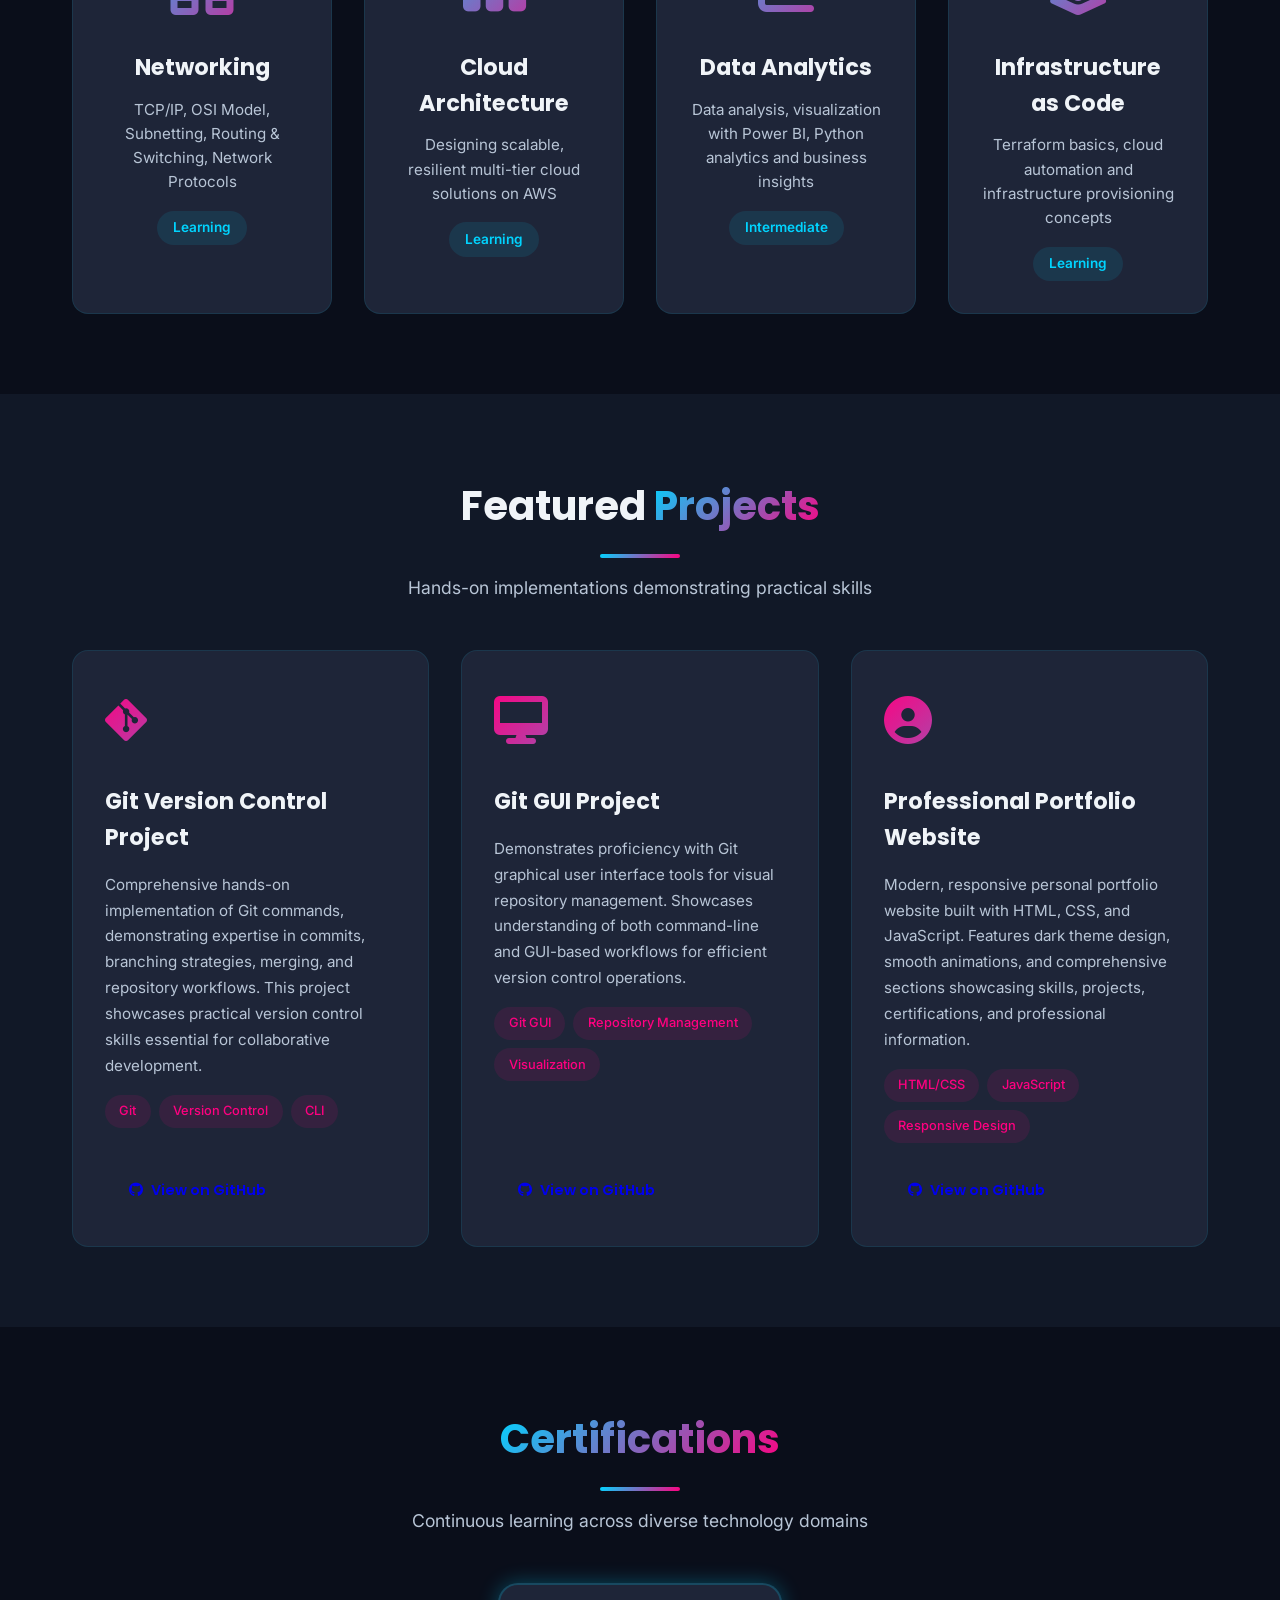
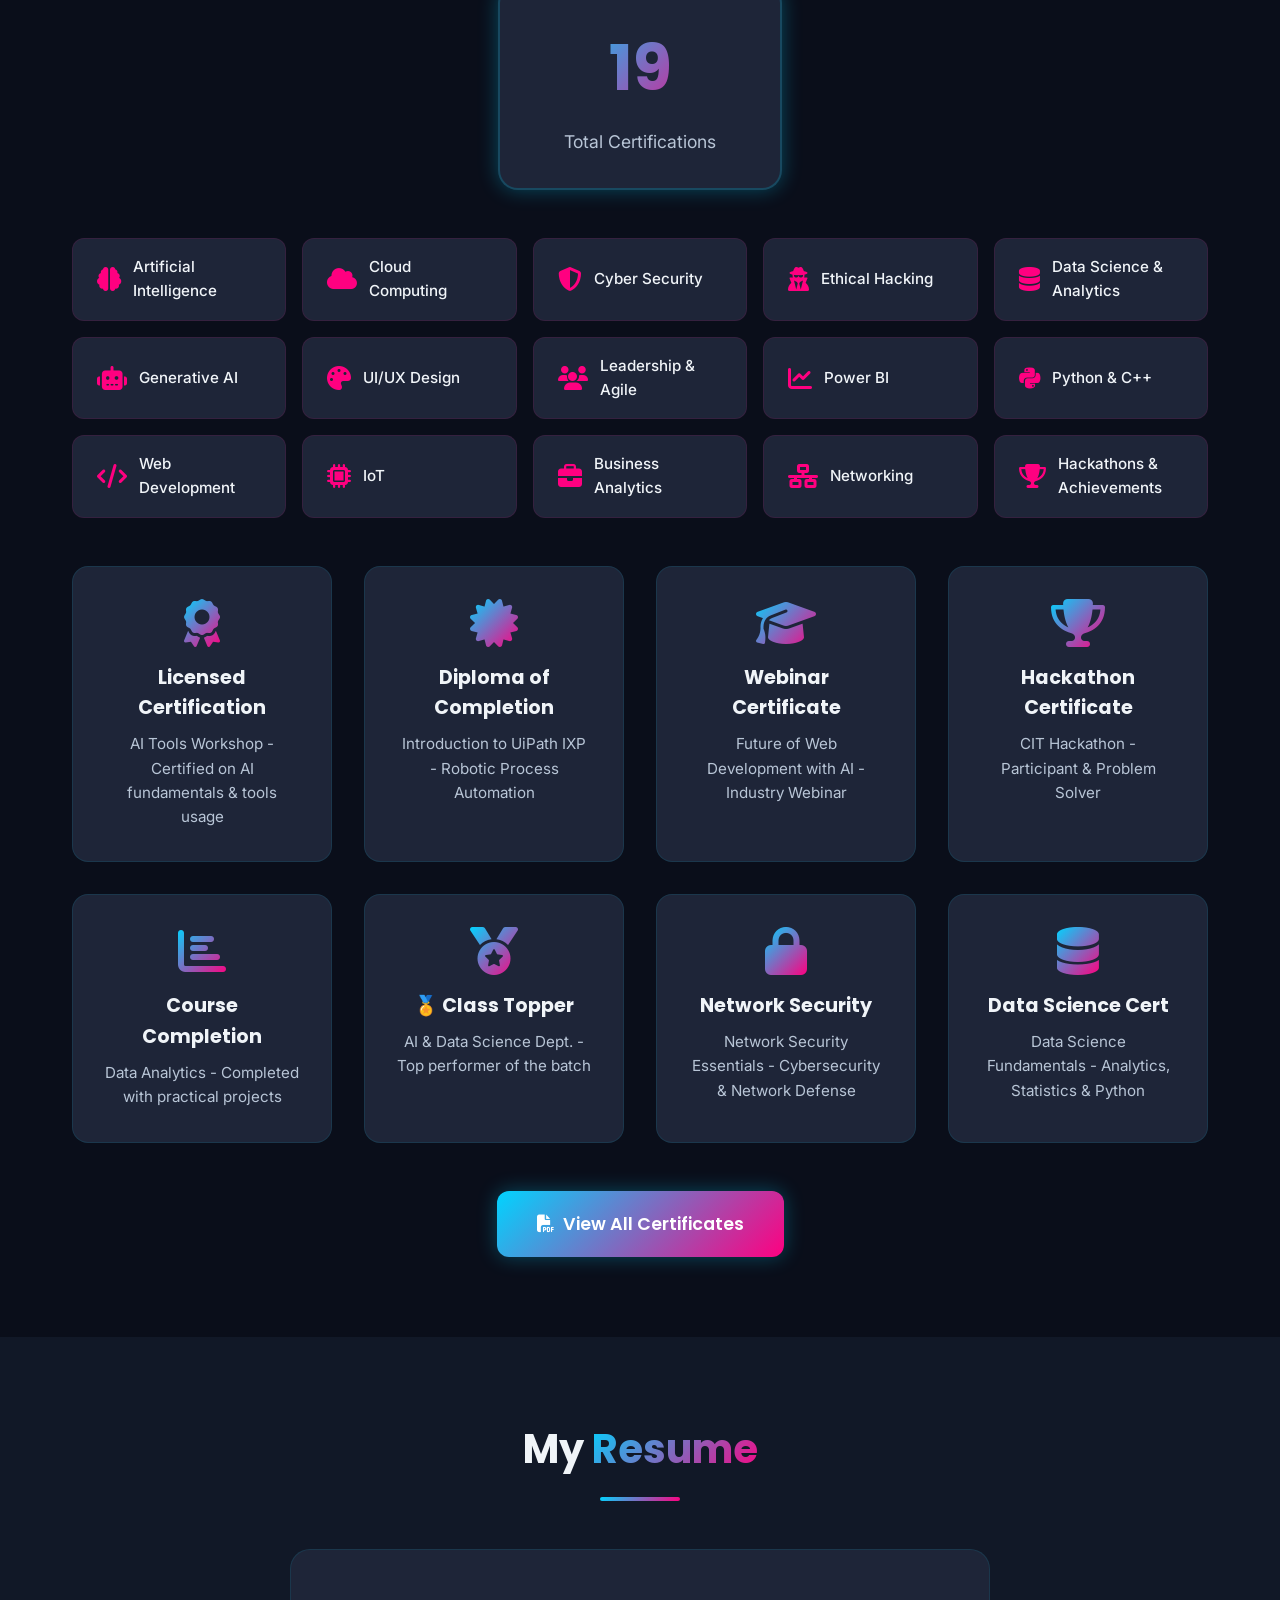
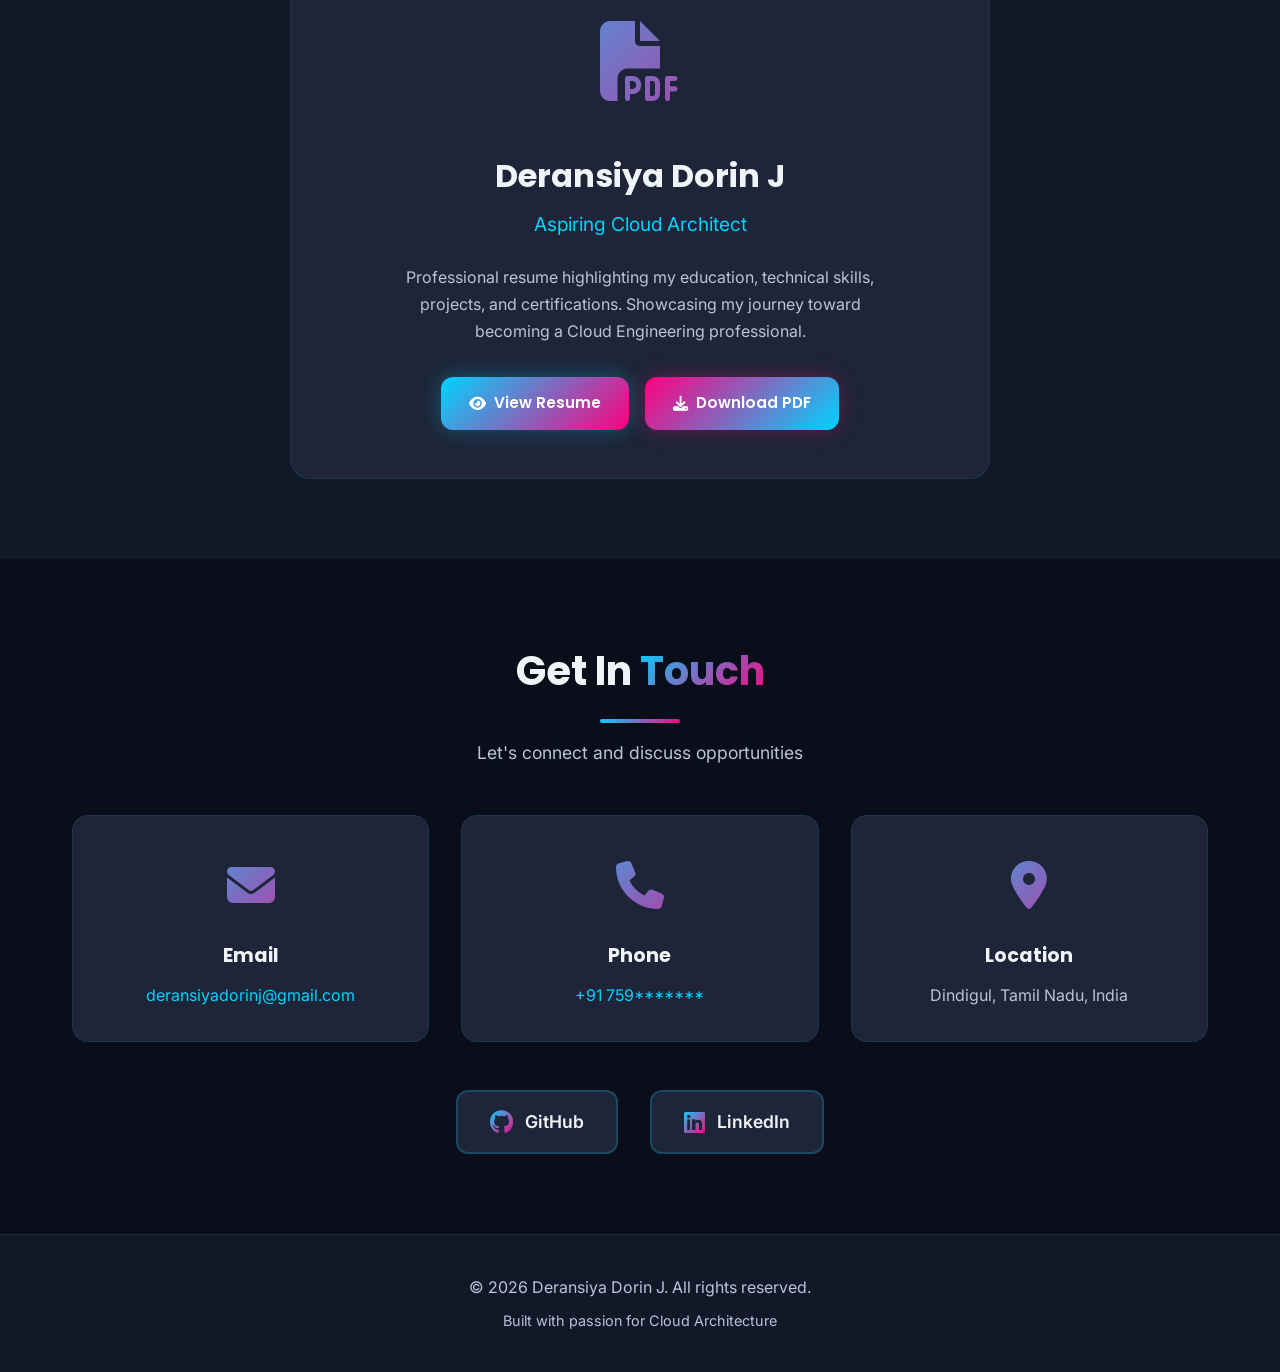
==== commit dd4c9727: "intial commit" ====
--- a/index.html
+++ b/index.html
@@ -426,8 +426,8 @@
                     <span>Networking</span>
                 </div>
                 <div class="domain-badge">
-                    <i class="fas fa-layer-group"></i>
-                    <span>Cloud Architecture</span>
+                    <i class="fas fa-trophy"></i>
+                    <span>Hackathons & Achievements</span>
                 </div>
             </div>
             <div class="cert-highlights">
@@ -454,7 +454,7 @@
                 <div class="highlight-card">
                     <i class="fas fa-chart-bar"></i>
                     <h4>Course Completion</h4>
-                    <p>Data Analytics - Completed with distinction &amp; practical projects</p>
+                    <p>Data Analytics - Completed with practical projects</p>
                 </div>
                 <div class="highlight-card">
                     <i class="fas fa-medal"></i>
@@ -462,14 +462,14 @@
                     <p>AI &amp; Data Science Dept. - Top performer of the batch</p>
                 </div>
                 <div class="highlight-card">
-                    <i class="fas fa-network-wired"></i>
-                    <h4>Networking Certification</h4>
-                    <p>Computer Networking - TCP/IP, OSI Model &amp; Network Fundamentals</p>
-                </div>
-                <div class="highlight-card">
-                    <i class="fas fa-sitemap"></i>
-                    <h4>Cloud Architect Path</h4>
-                    <p>Cloud Architecture Design - AWS Multi-tier &amp; Scalable Solutions</p>
+                    <i class="fas fa-lock"></i>
+                    <h4>Network Security</h4>
+                    <p>Network Security Essentials - Cybersecurity &amp; Network Defense</p>
+                </div>
+                <div class="highlight-card">
+                    <i class="fas fa-database"></i>
+                    <h4>Data Science Cert</h4>
+                    <p>Data Science Fundamentals - Analytics, Statistics &amp; Python</p>
                 </div>
             </div>
             <div class="cert-action">
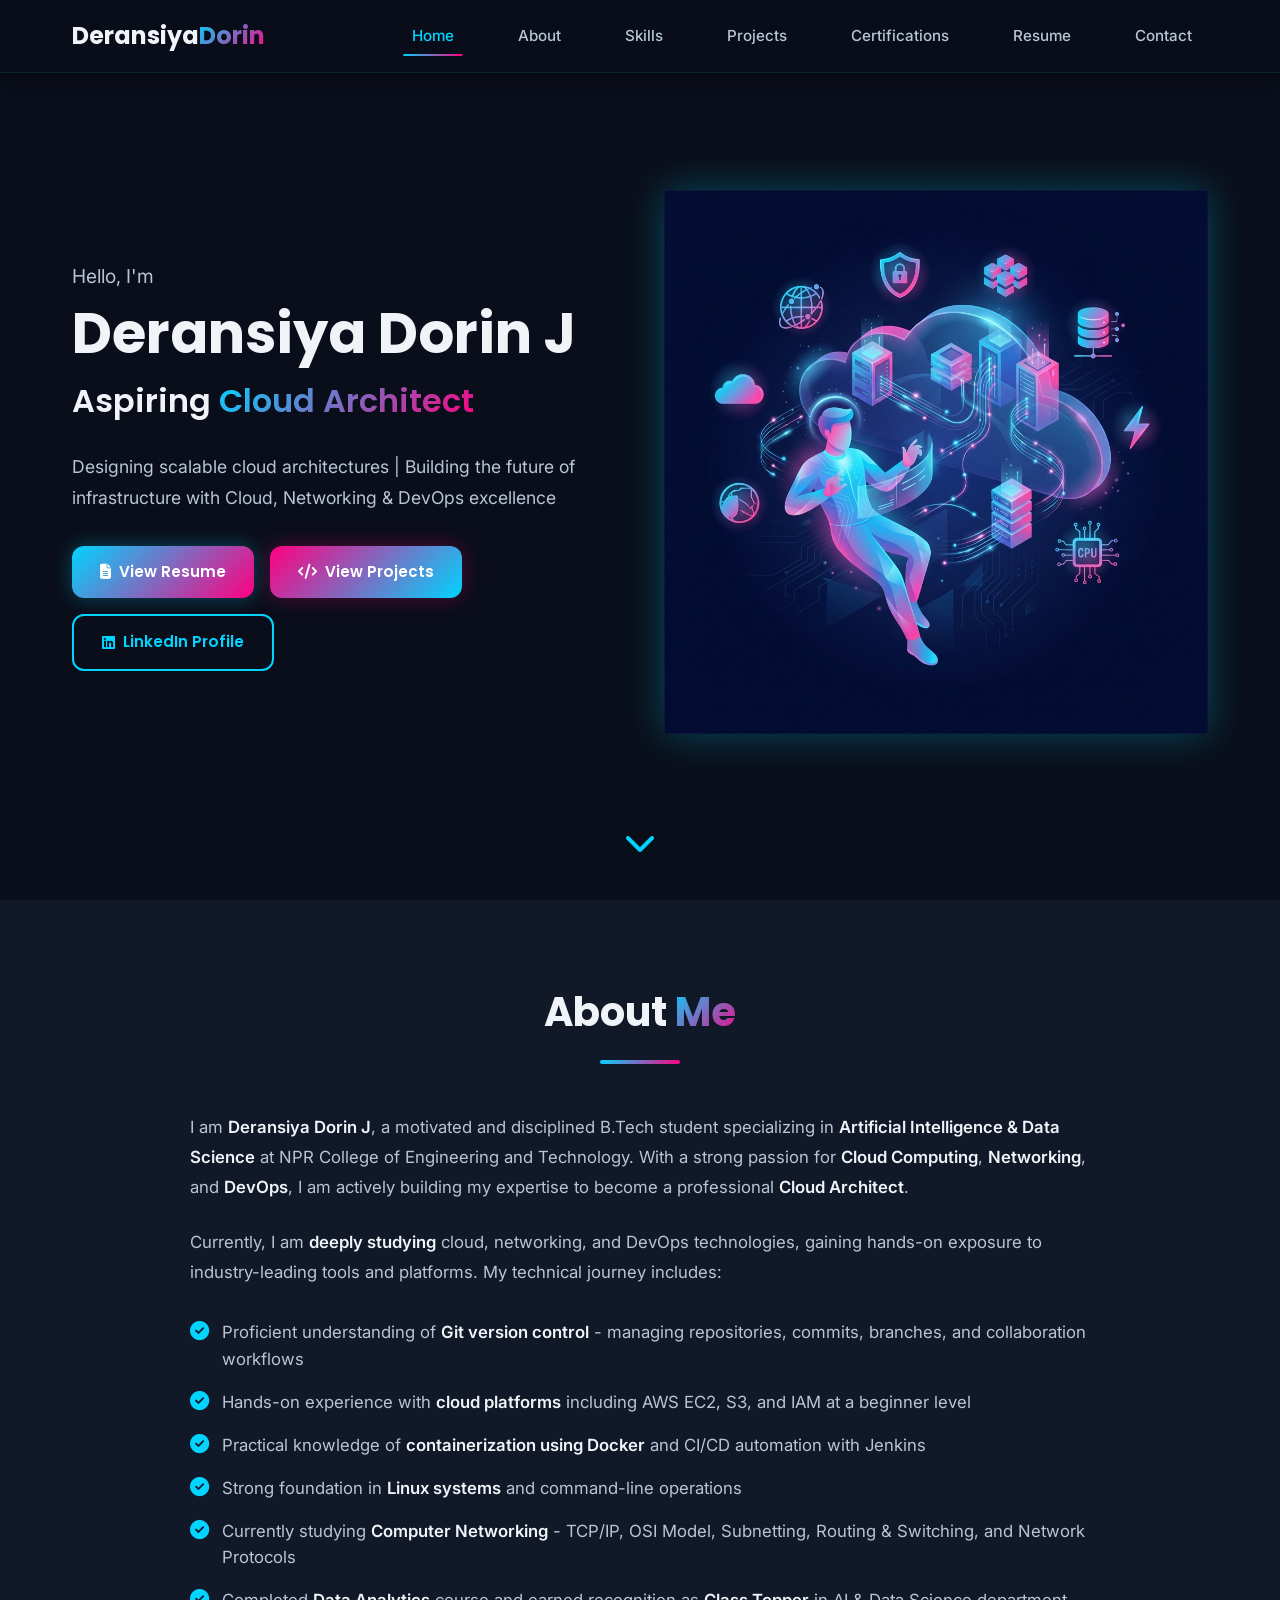
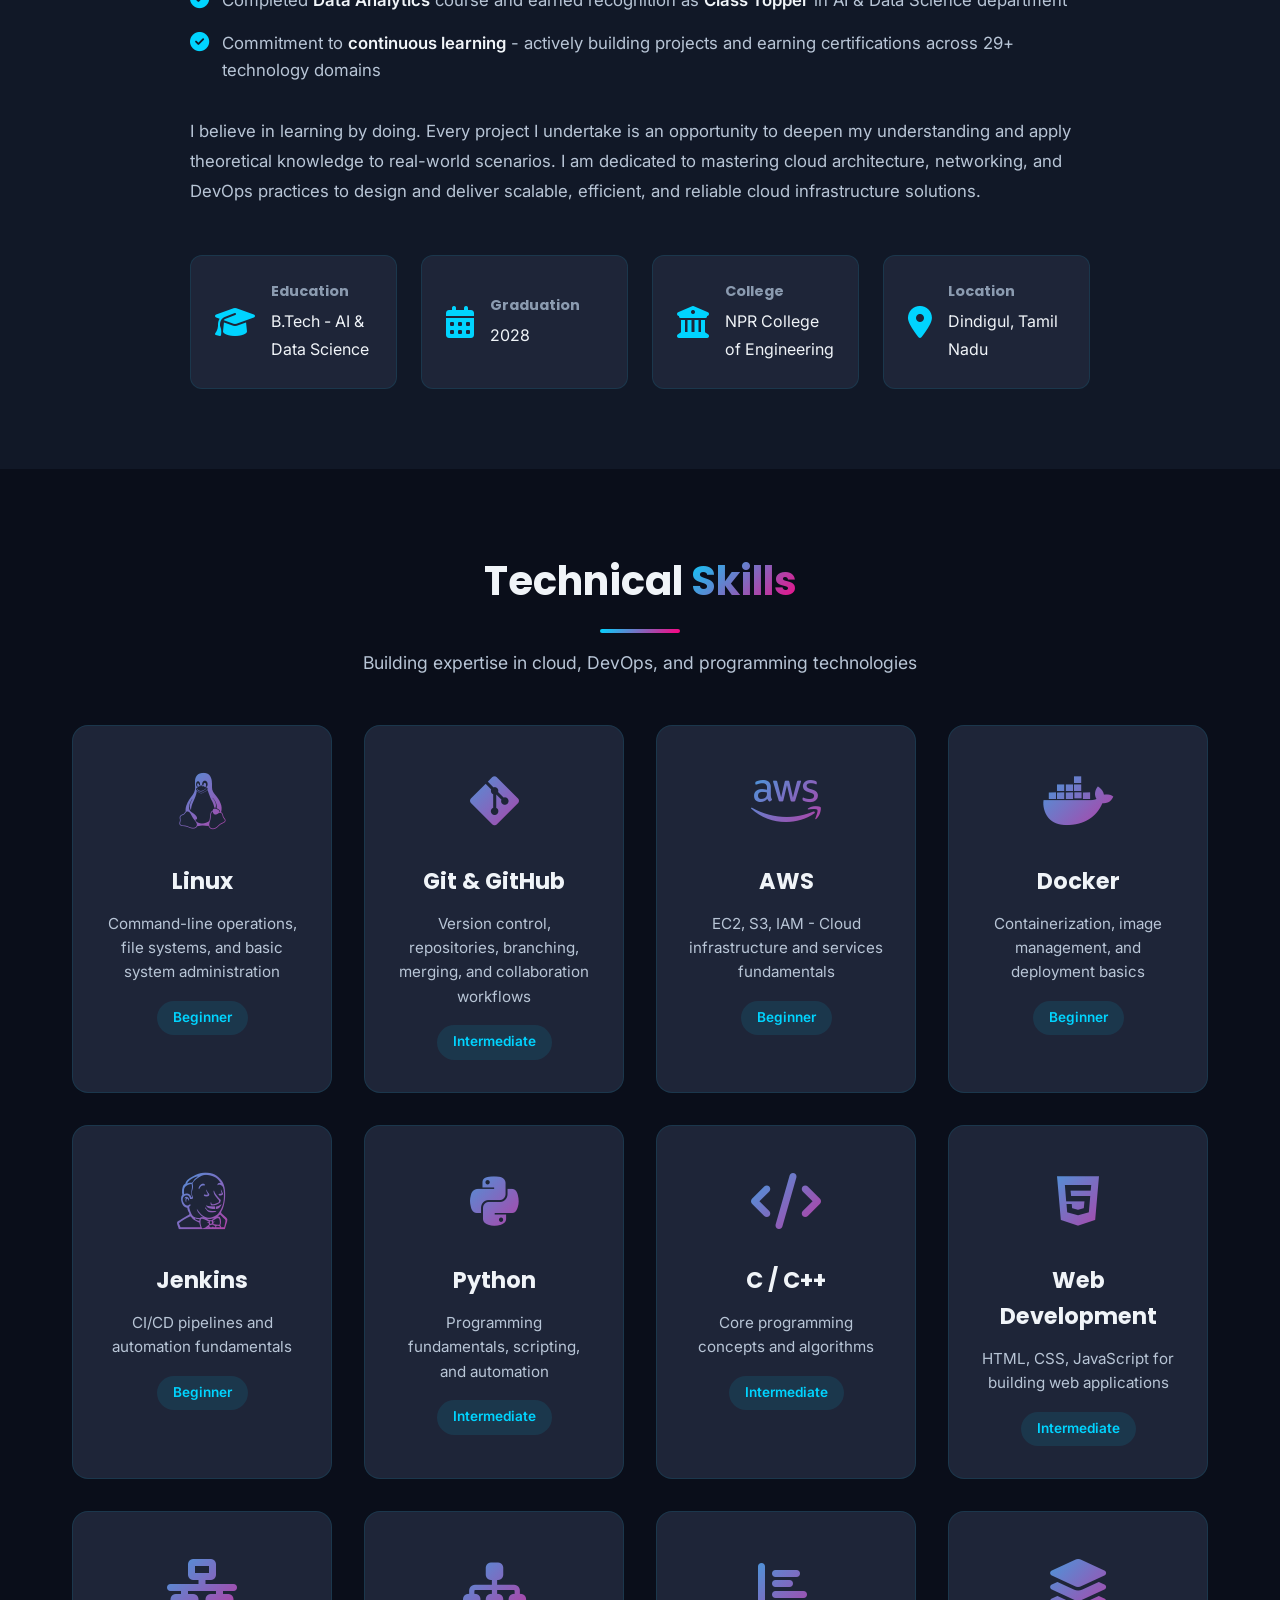
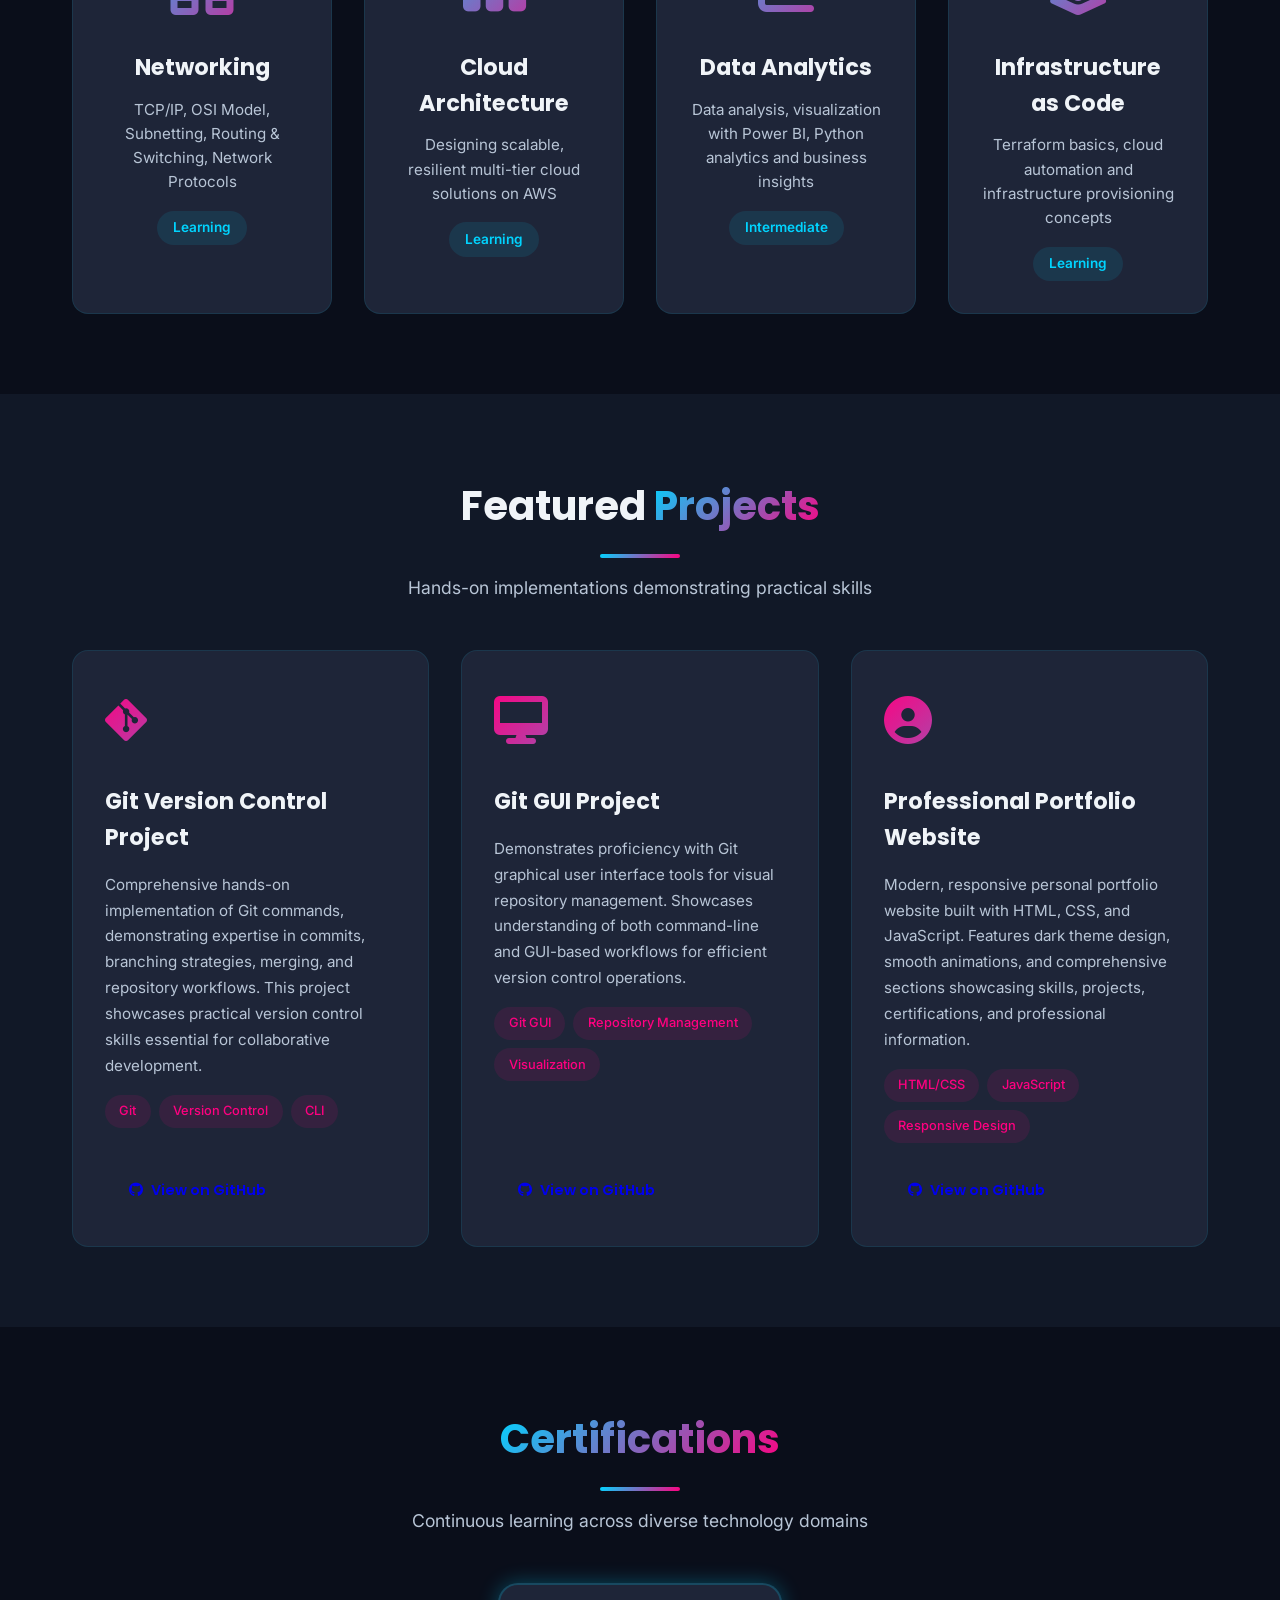
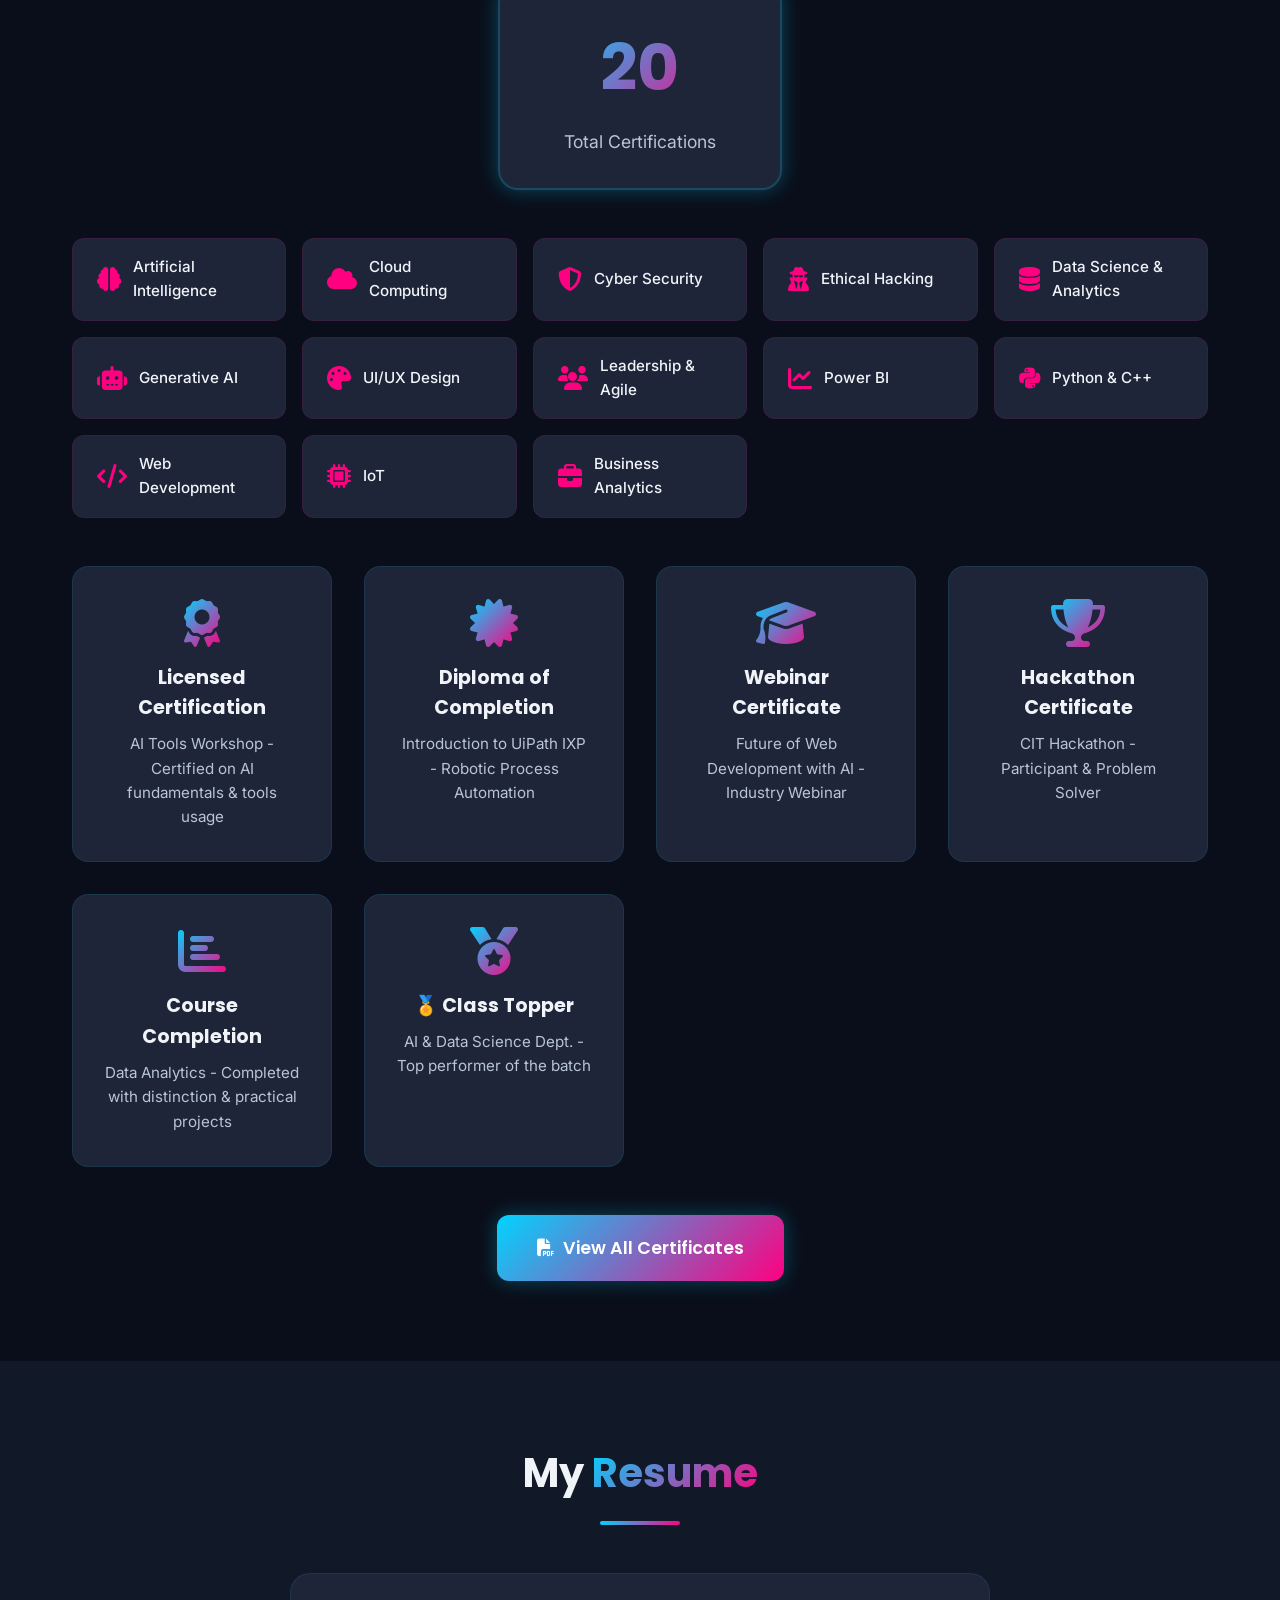
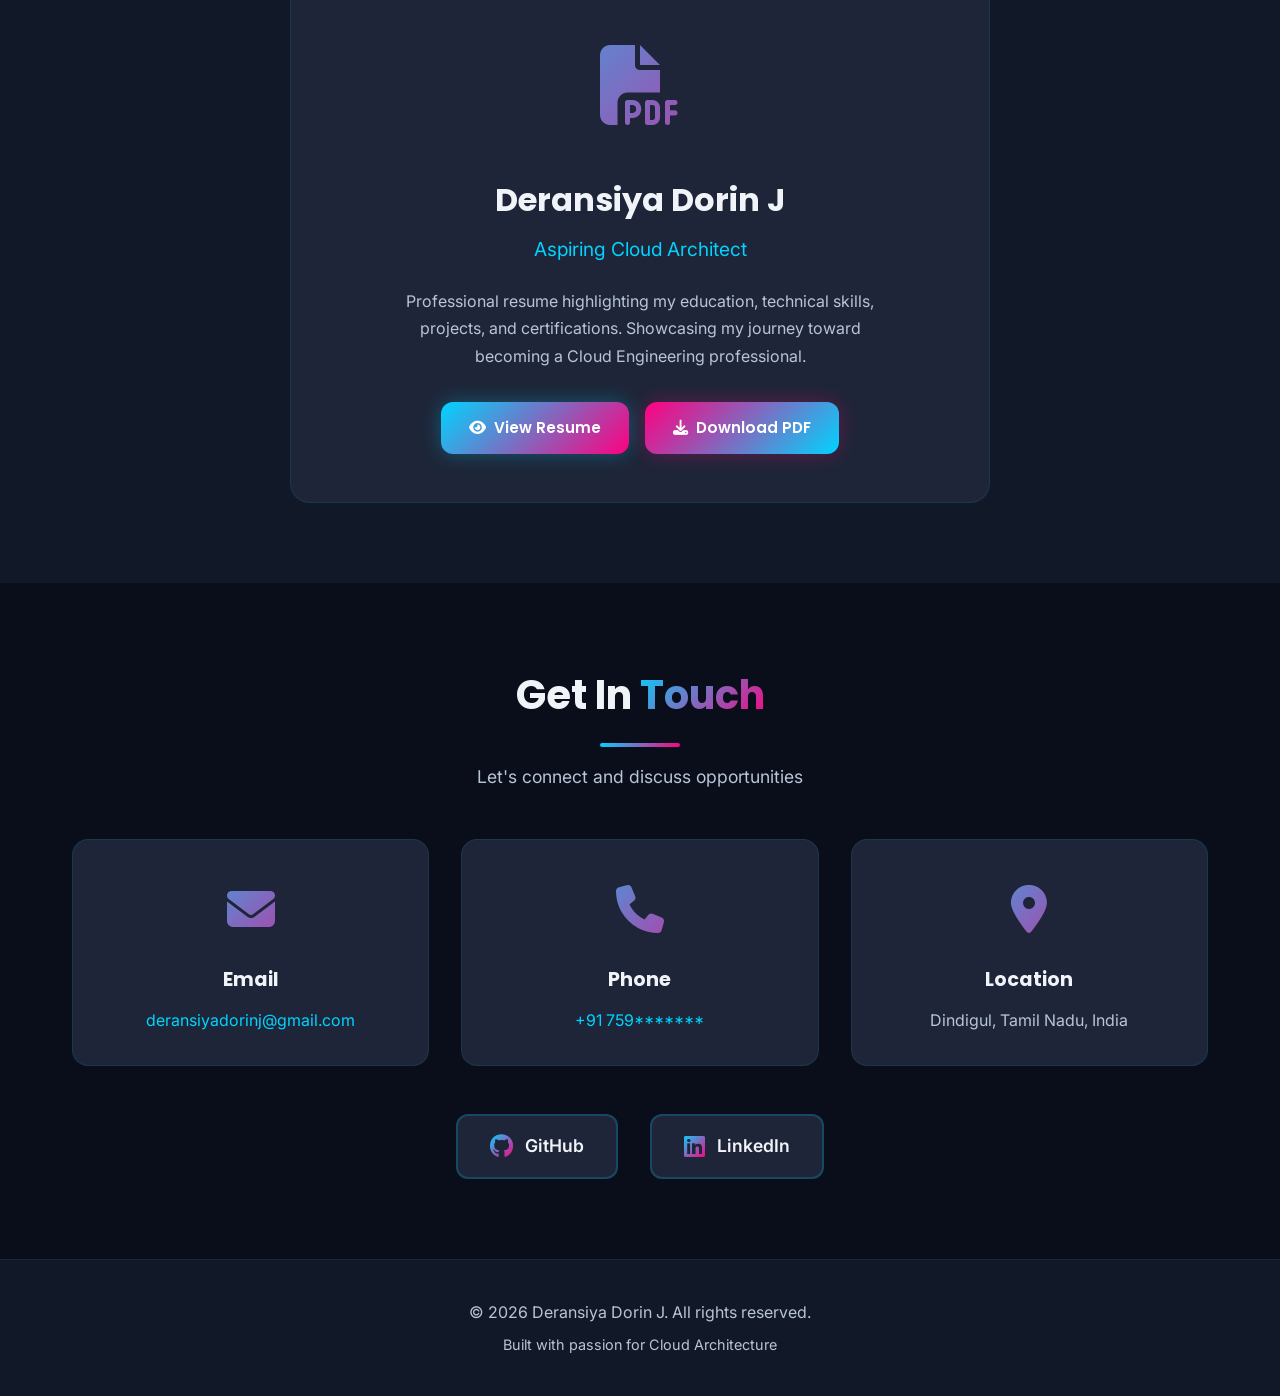
==== commit 119f4d10: "intial commit" ====
--- a/index.html
+++ b/index.html
@@ -421,14 +421,6 @@
                     <i class="fas fa-briefcase"></i>
                     <span>Business Analytics</span>
                 </div>
-                <div class="domain-badge">
-                    <i class="fas fa-network-wired"></i>
-                    <span>Networking</span>
-                </div>
-                <div class="domain-badge">
-                    <i class="fas fa-trophy"></i>
-                    <span>Hackathons & Achievements</span>
-                </div>
             </div>
             <div class="cert-highlights">
                 <div class="highlight-card">
@@ -454,22 +446,12 @@
                 <div class="highlight-card">
                     <i class="fas fa-chart-bar"></i>
                     <h4>Course Completion</h4>
-                    <p>Data Analytics - Completed with practical projects</p>
+                    <p>Data Analytics - Completed with distinction &amp; practical projects</p>
                 </div>
                 <div class="highlight-card">
                     <i class="fas fa-medal"></i>
                     <h4>🏅 Class Topper</h4>
                     <p>AI &amp; Data Science Dept. - Top performer of the batch</p>
-                </div>
-                <div class="highlight-card">
-                    <i class="fas fa-lock"></i>
-                    <h4>Network Security</h4>
-                    <p>Network Security Essentials - Cybersecurity &amp; Network Defense</p>
-                </div>
-                <div class="highlight-card">
-                    <i class="fas fa-database"></i>
-                    <h4>Data Science Cert</h4>
-                    <p>Data Science Fundamentals - Analytics, Statistics &amp; Python</p>
                 </div>
             </div>
             <div class="cert-action">
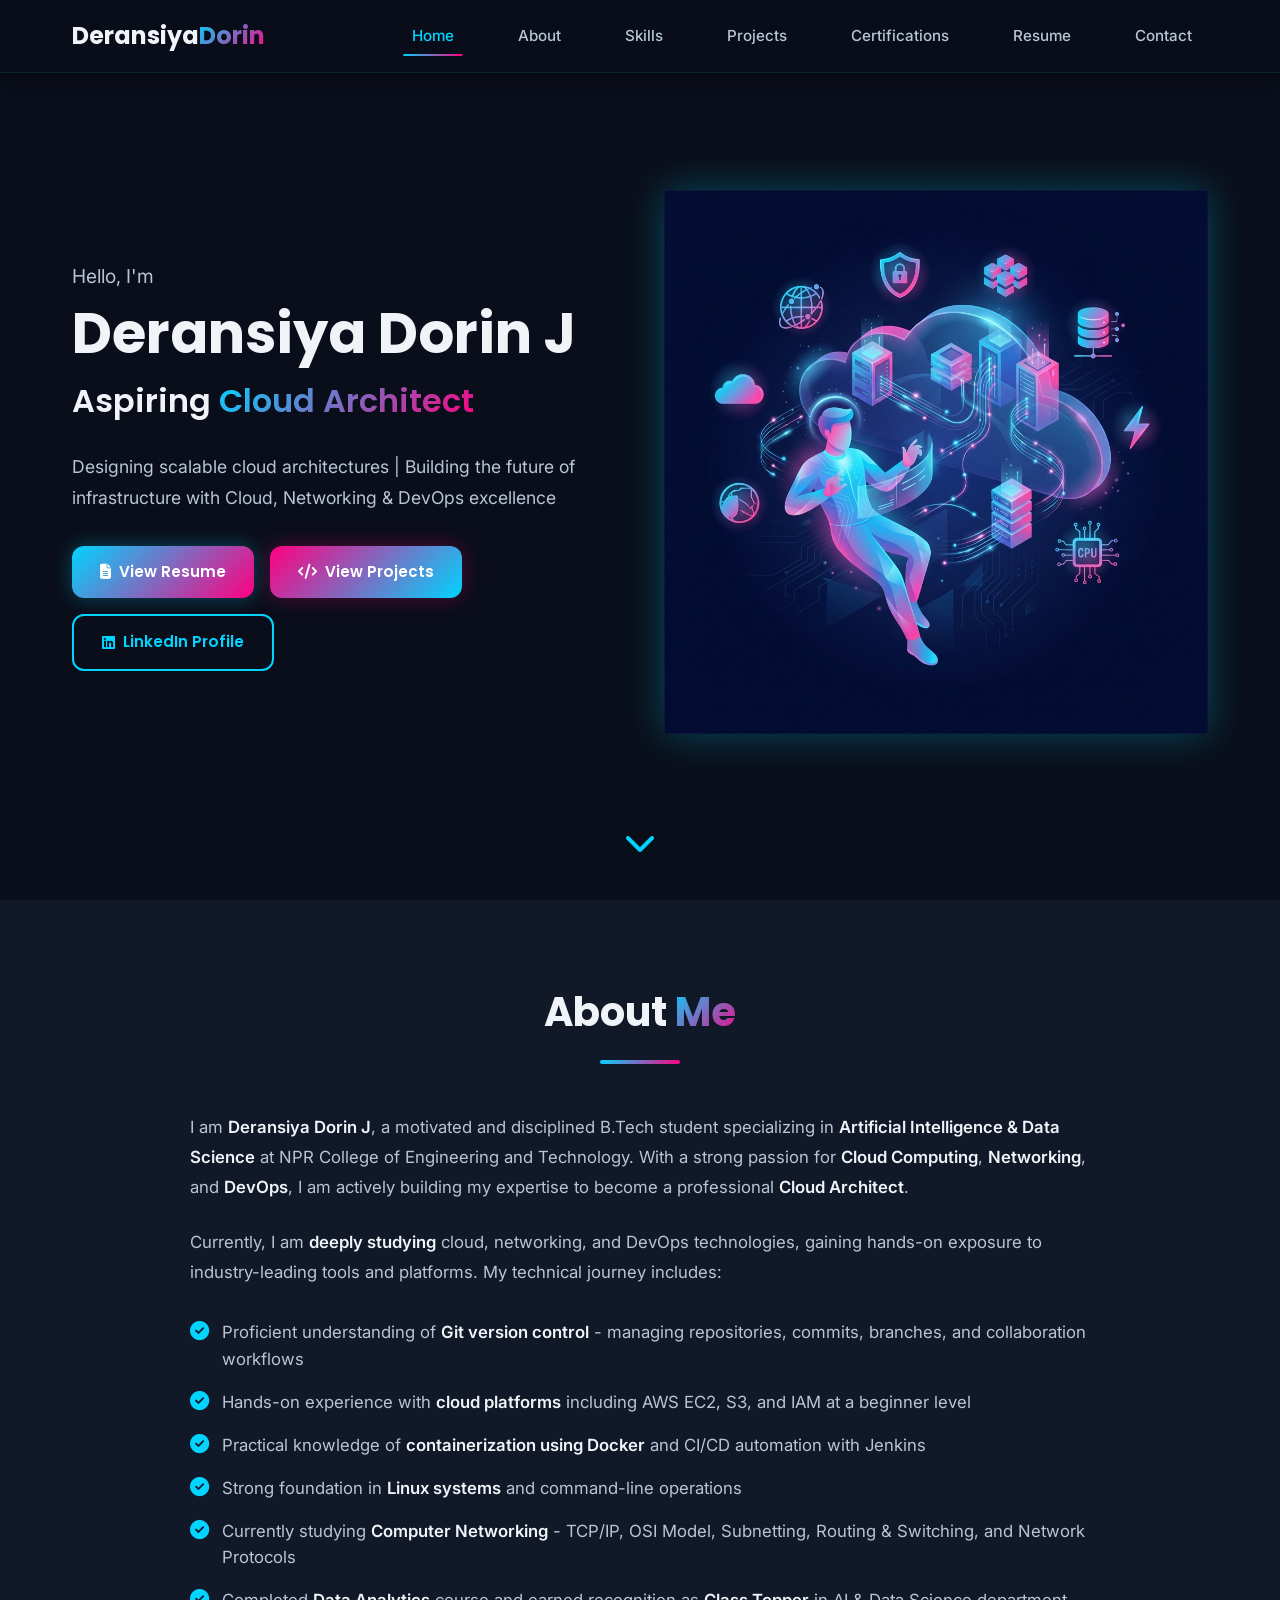
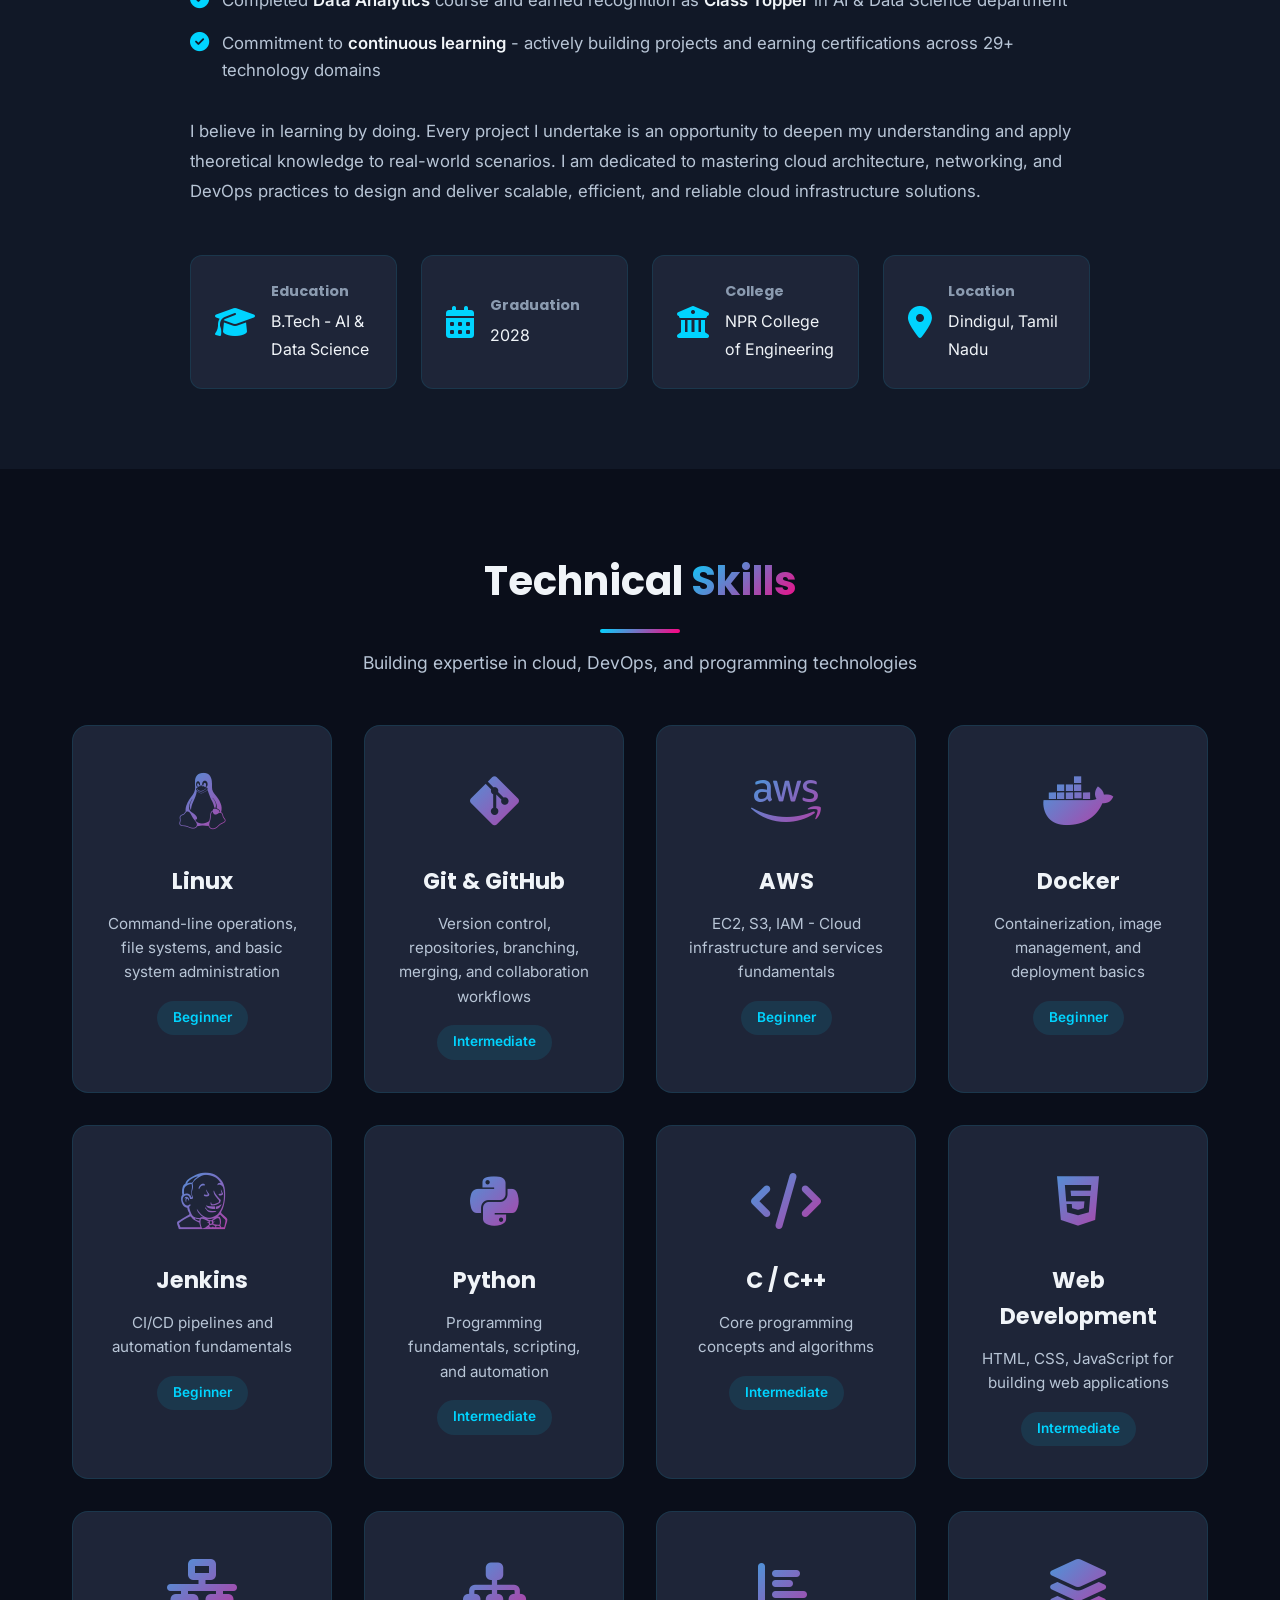
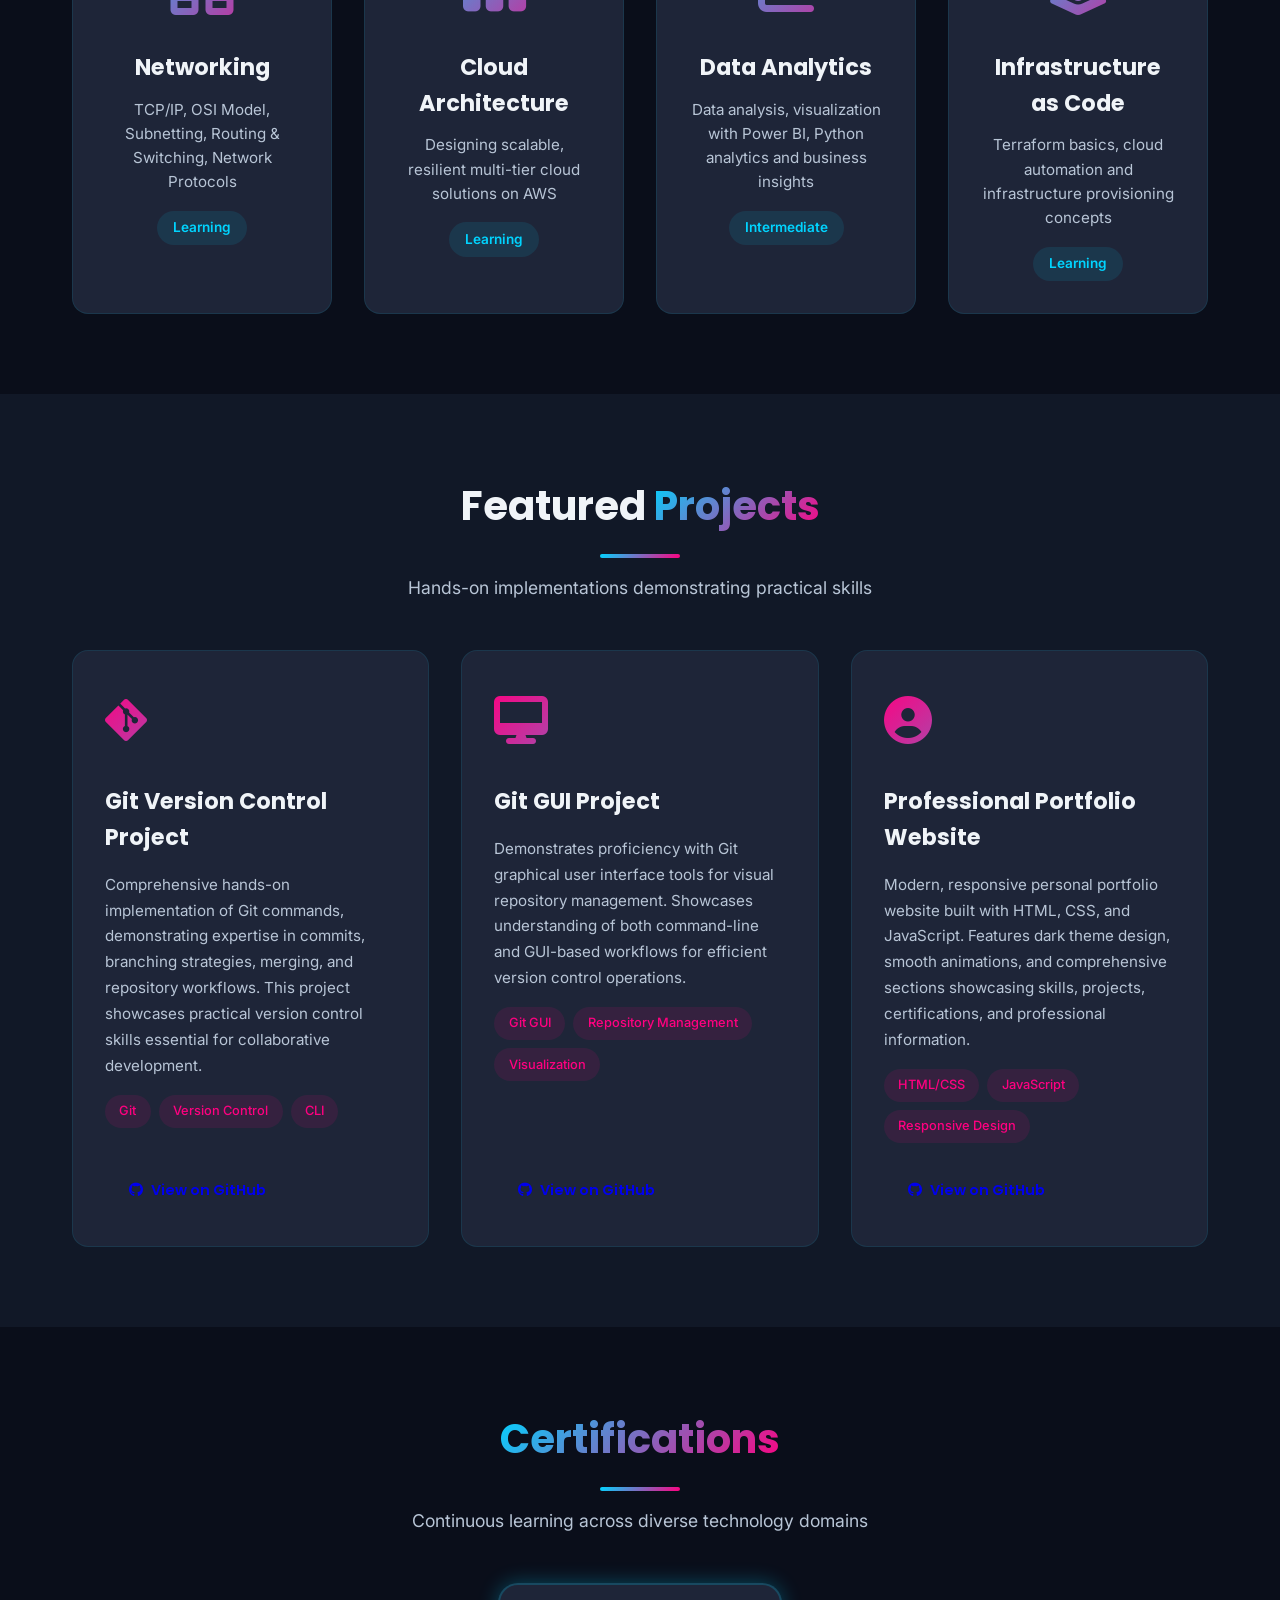
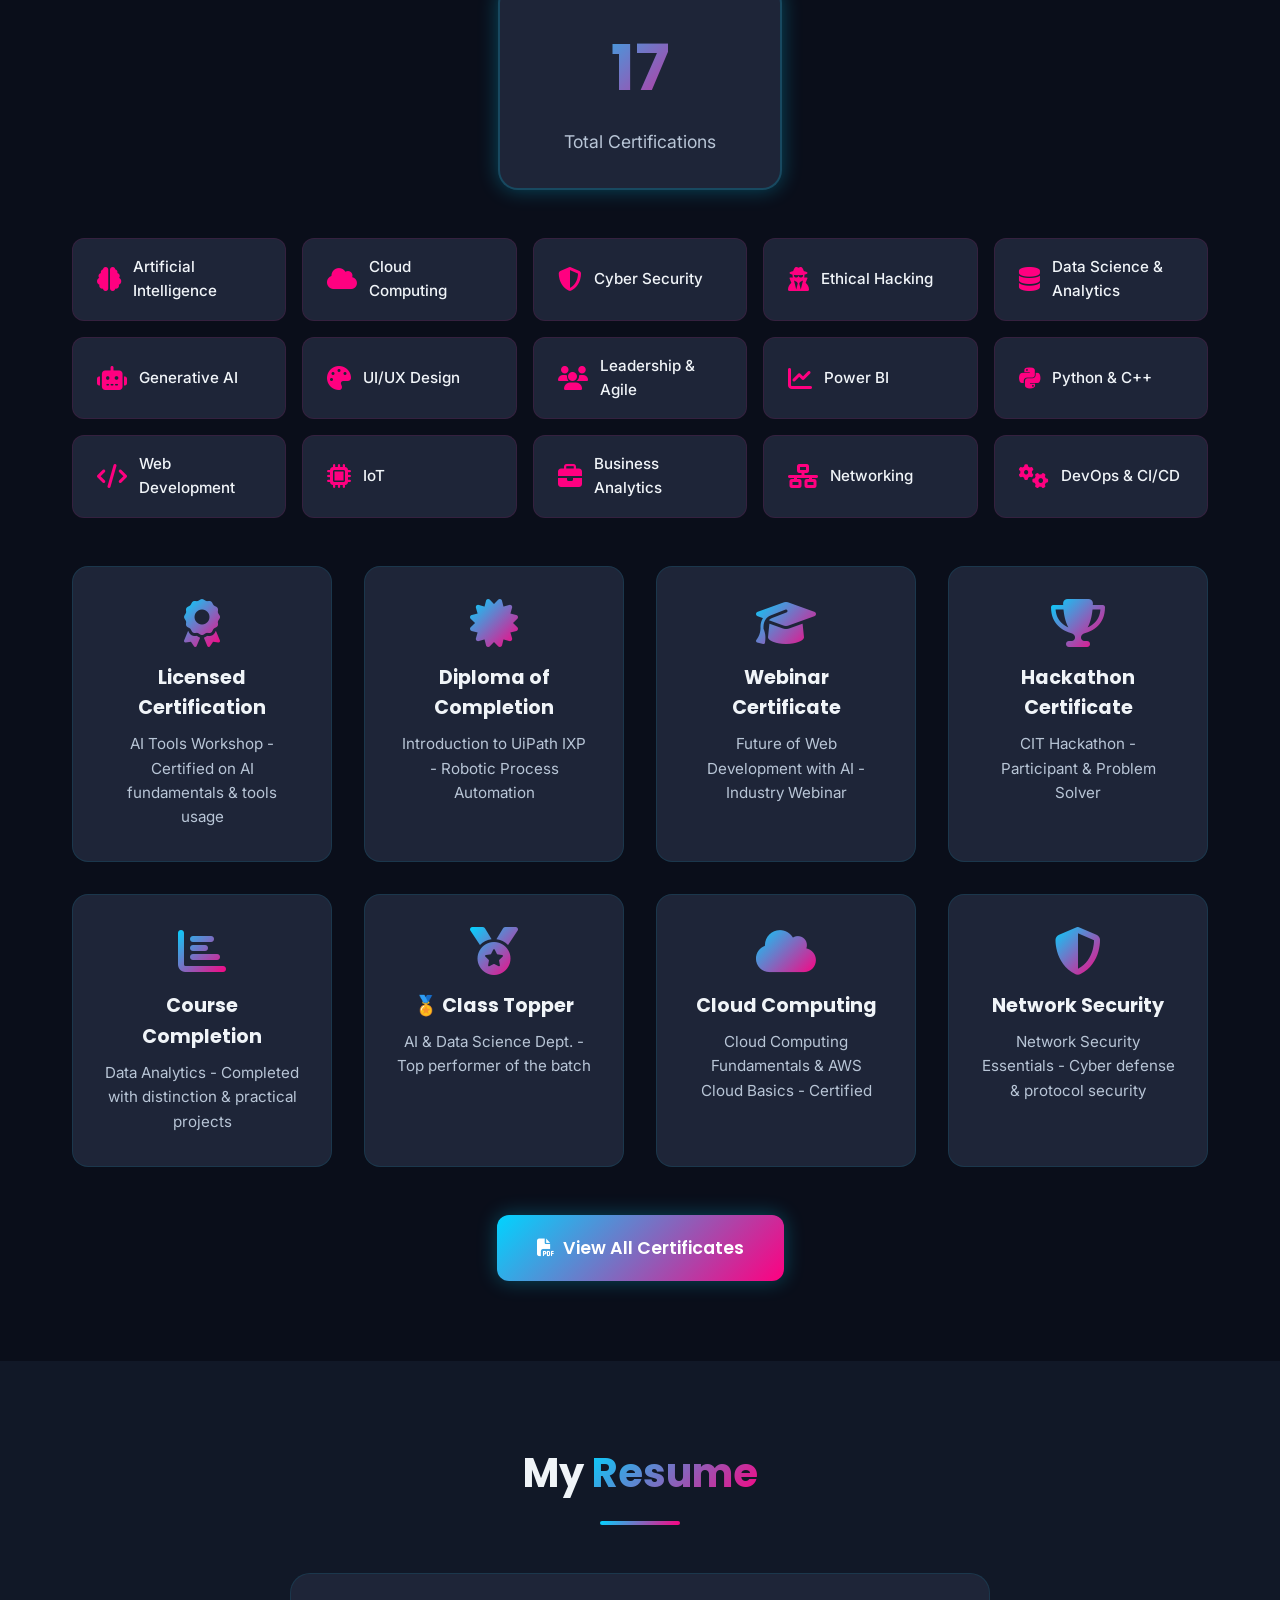
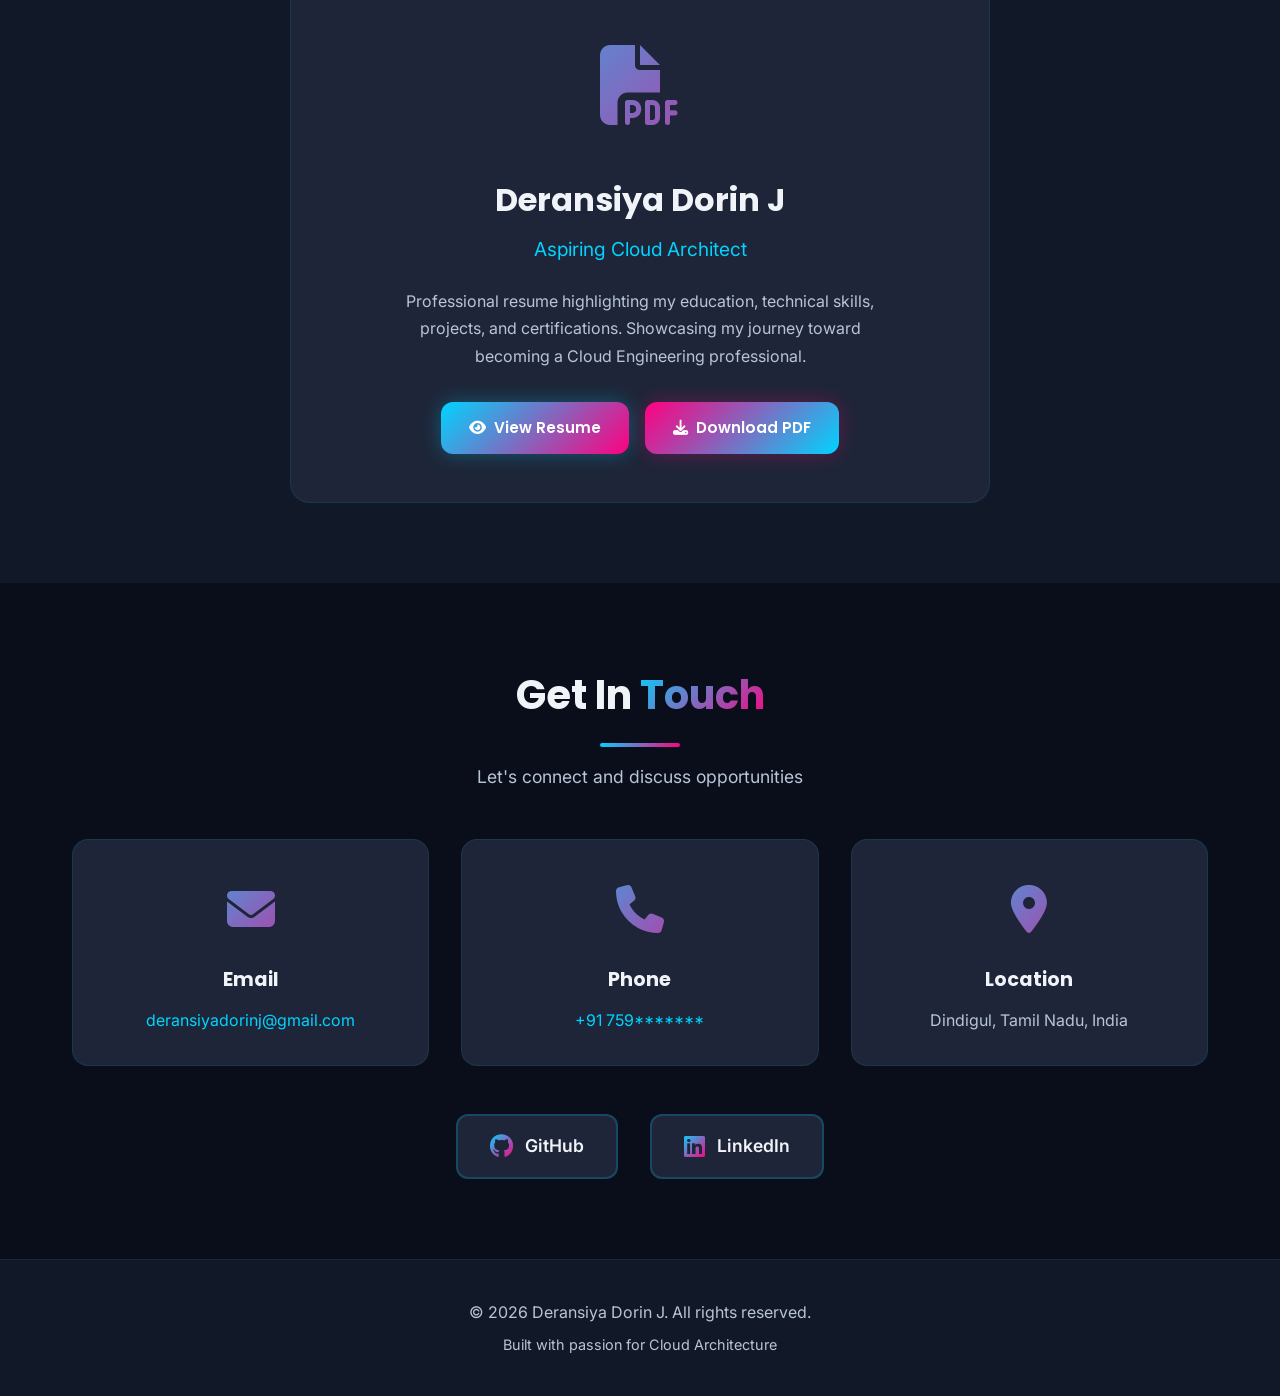
==== commit 7d7973d5: "initial commit" ====
--- a/index.html
+++ b/index.html
@@ -421,6 +421,14 @@
                     <i class="fas fa-briefcase"></i>
                     <span>Business Analytics</span>
                 </div>
+                <div class="domain-badge">
+                    <i class="fas fa-network-wired"></i>
+                    <span>Networking</span>
+                </div>
+                <div class="domain-badge">
+                    <i class="fas fa-cogs"></i>
+                    <span>DevOps &amp; CI/CD</span>
+                </div>
             </div>
             <div class="cert-highlights">
                 <div class="highlight-card">
@@ -452,6 +460,16 @@
                     <i class="fas fa-medal"></i>
                     <h4>🏅 Class Topper</h4>
                     <p>AI &amp; Data Science Dept. - Top performer of the batch</p>
+                </div>
+                <div class="highlight-card">
+                    <i class="fas fa-cloud"></i>
+                    <h4>Cloud Computing</h4>
+                    <p>Cloud Computing Fundamentals &amp; AWS Cloud Basics - Certified</p>
+                </div>
+                <div class="highlight-card">
+                    <i class="fas fa-shield-alt"></i>
+                    <h4>Network Security</h4>
+                    <p>Network Security Essentials - Cyber defense &amp; protocol security</p>
                 </div>
             </div>
             <div class="cert-action">
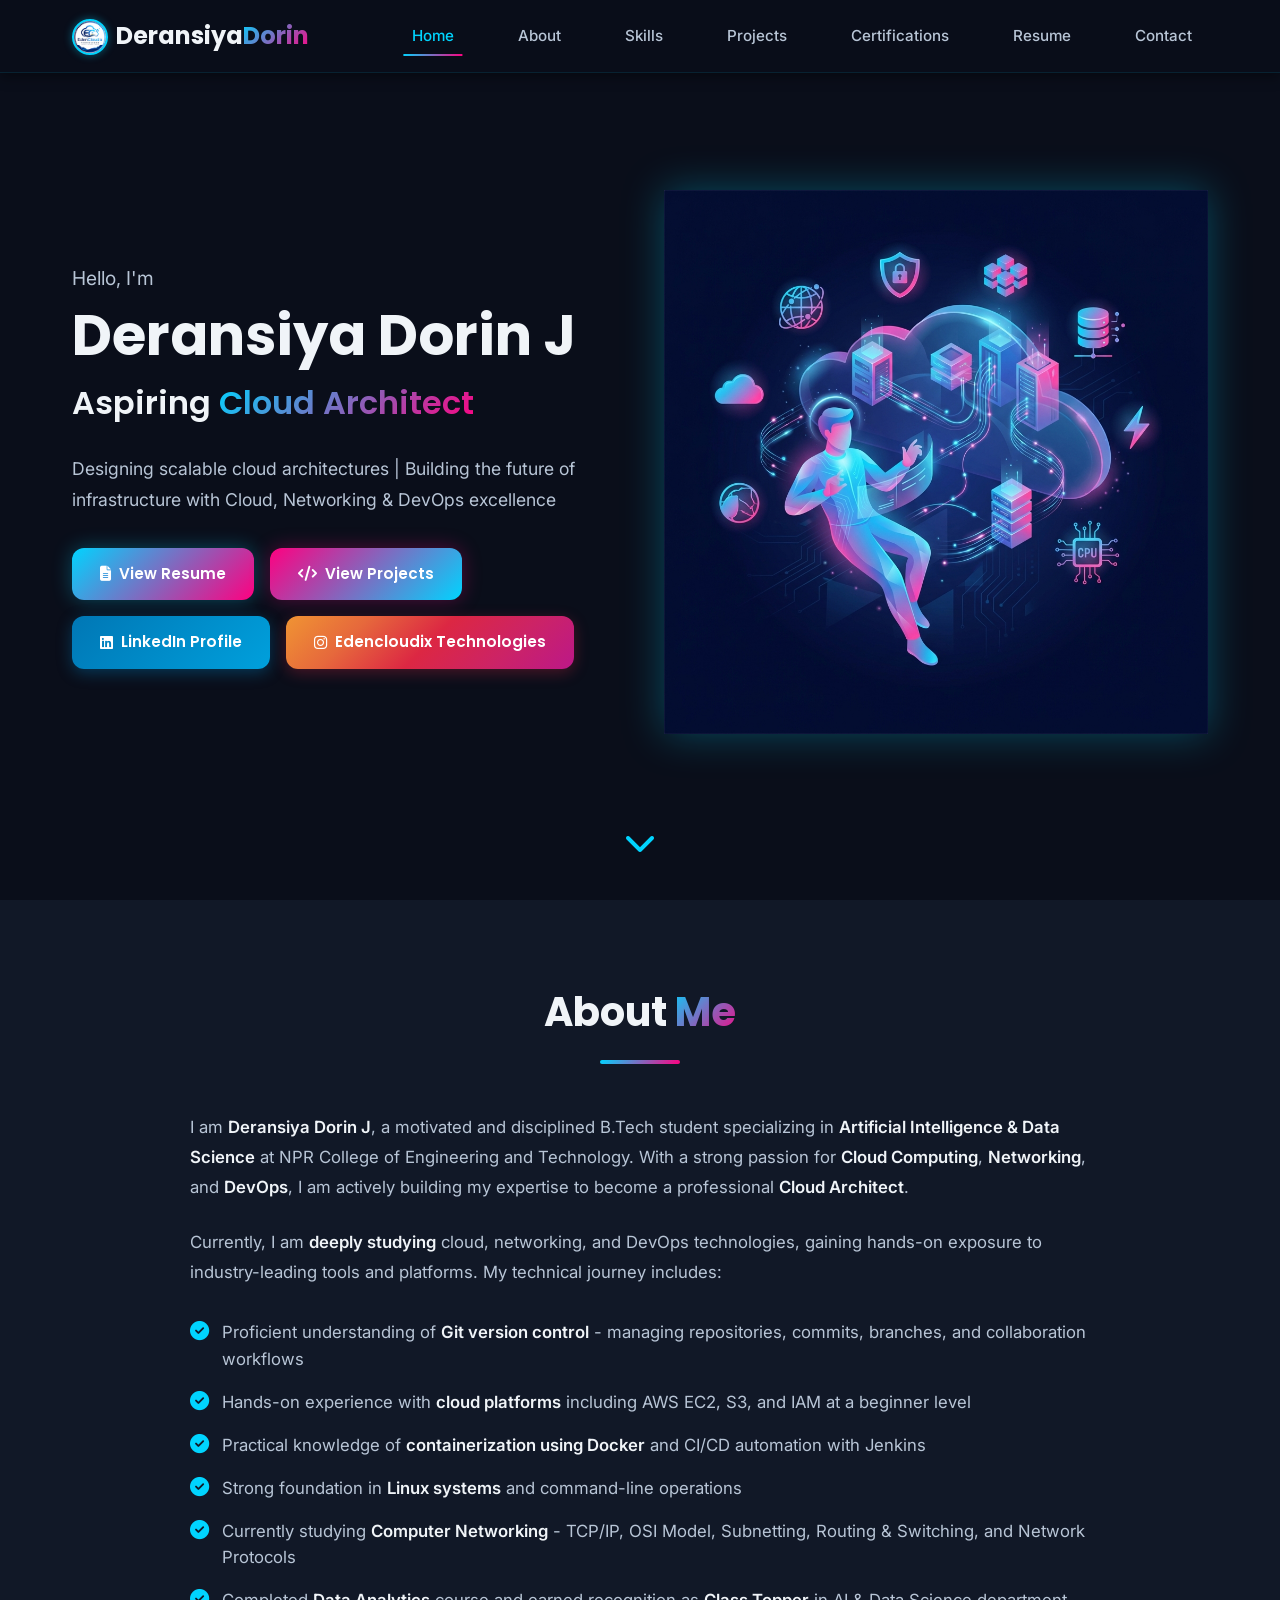
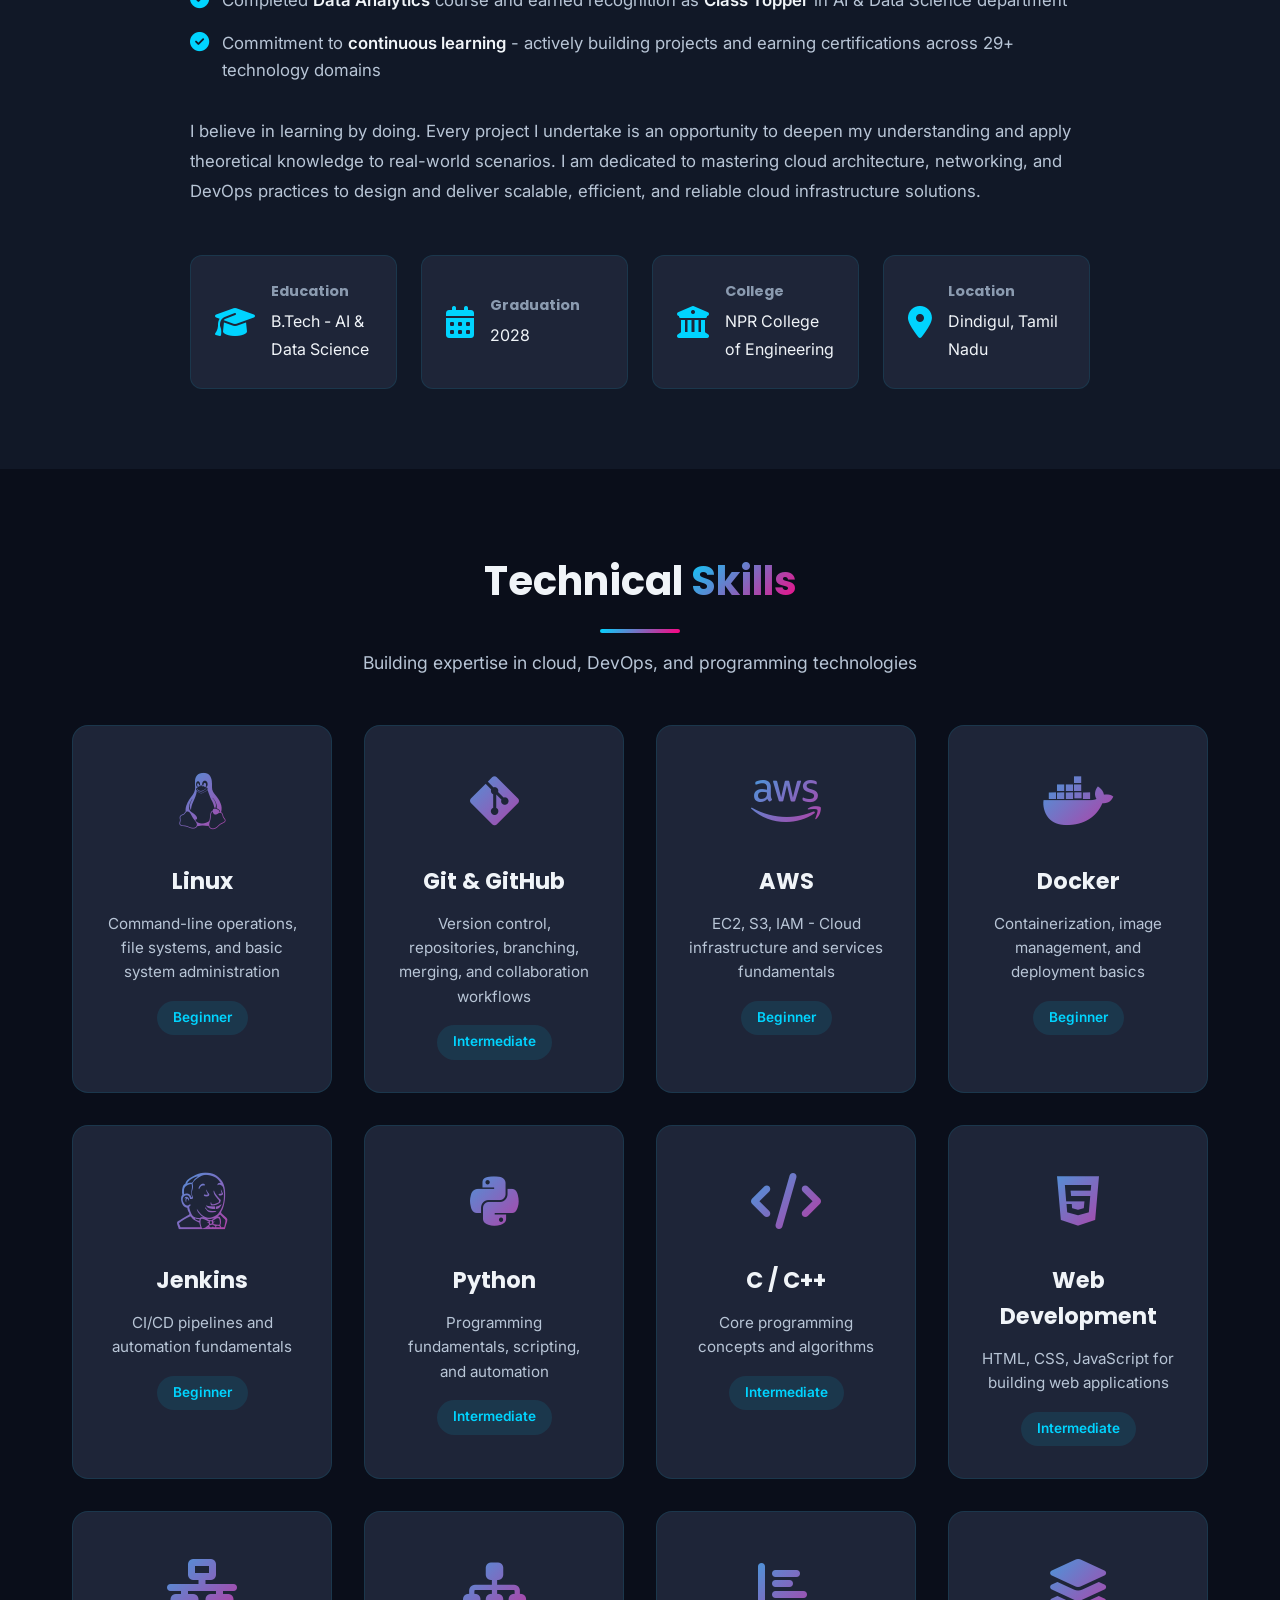
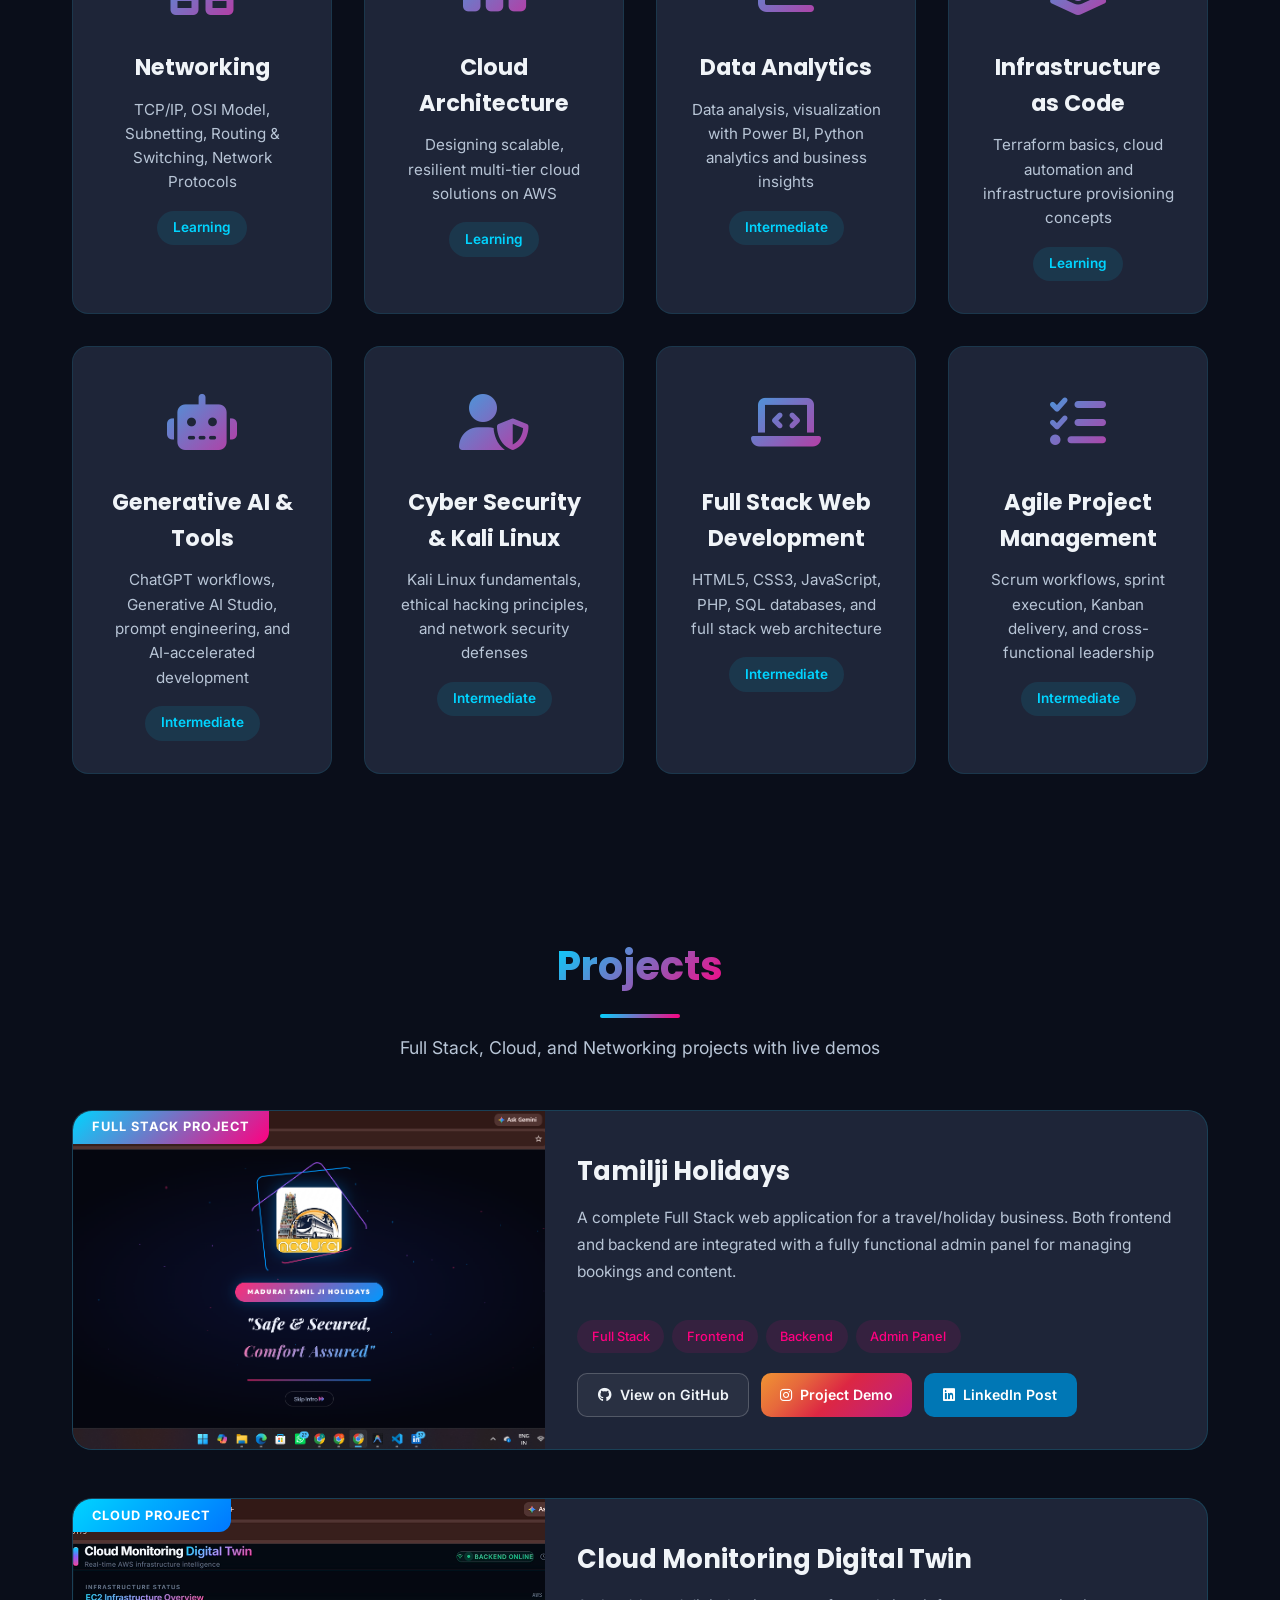
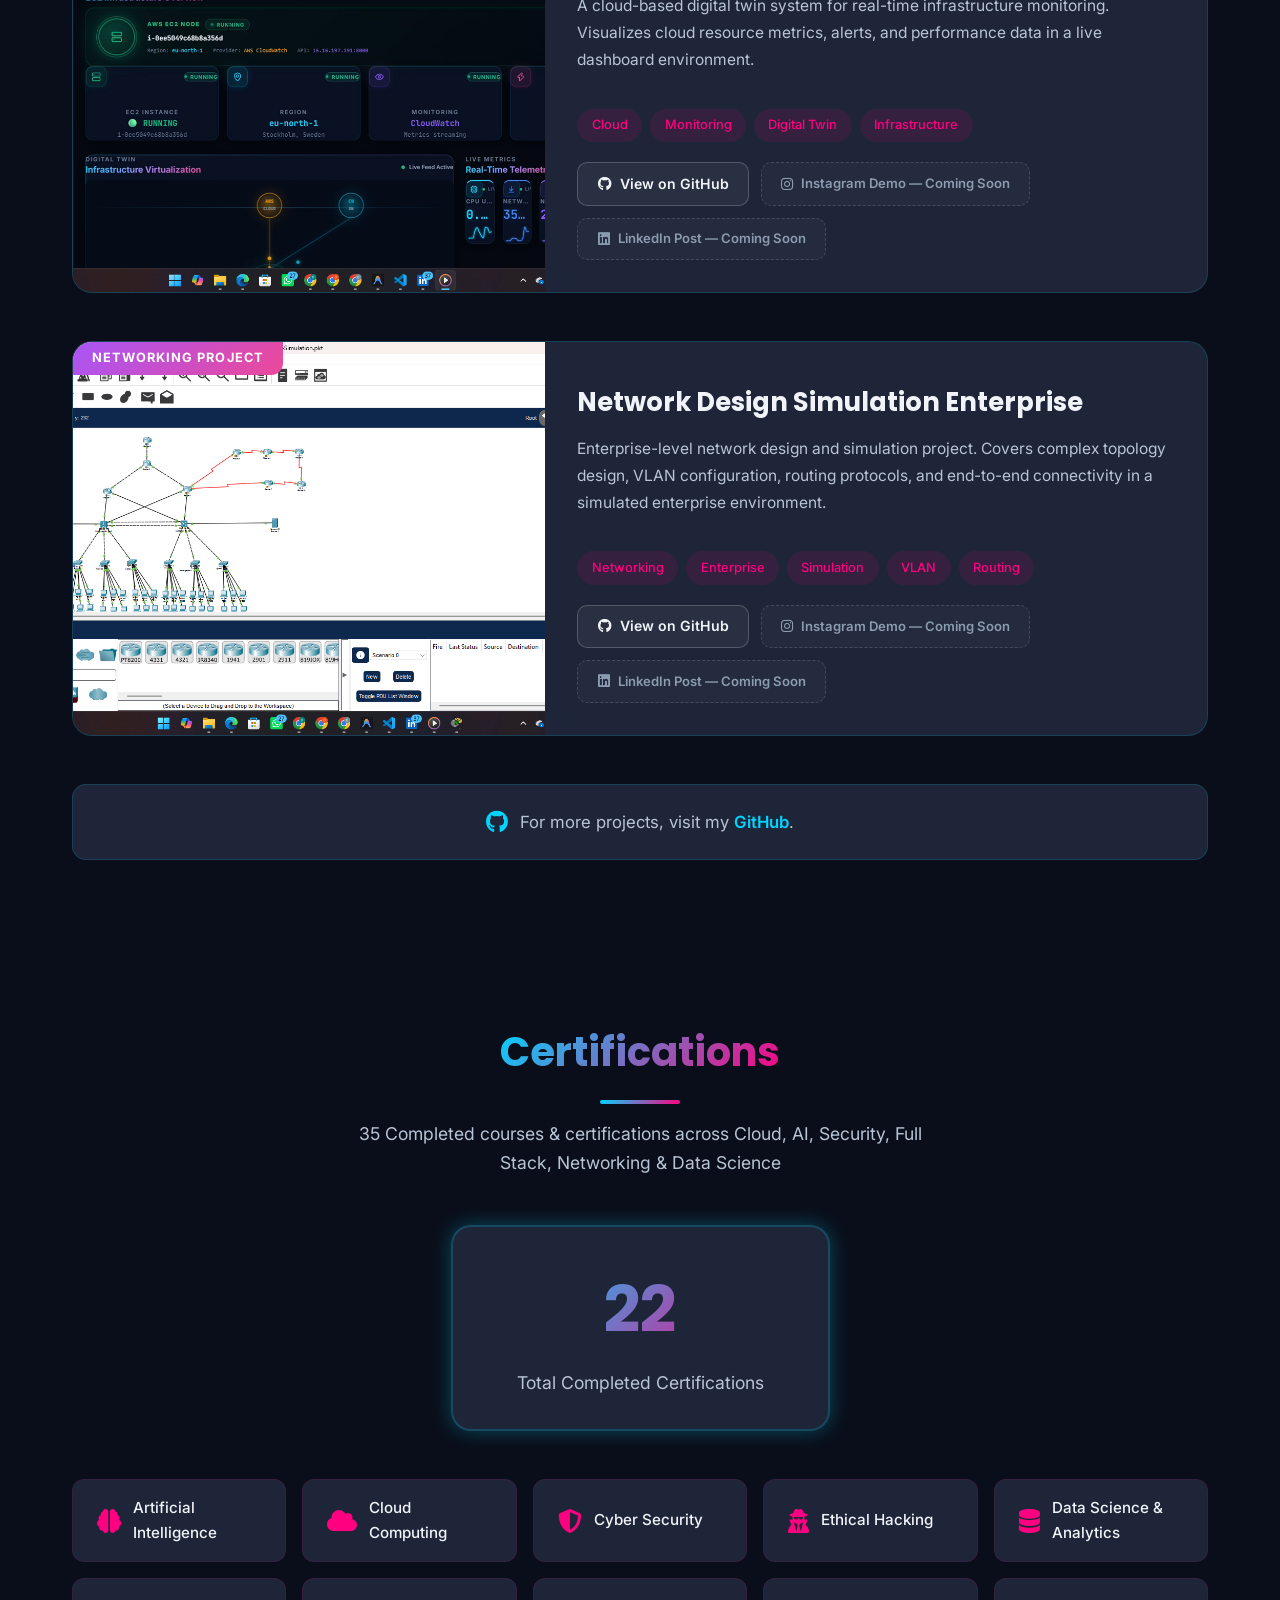
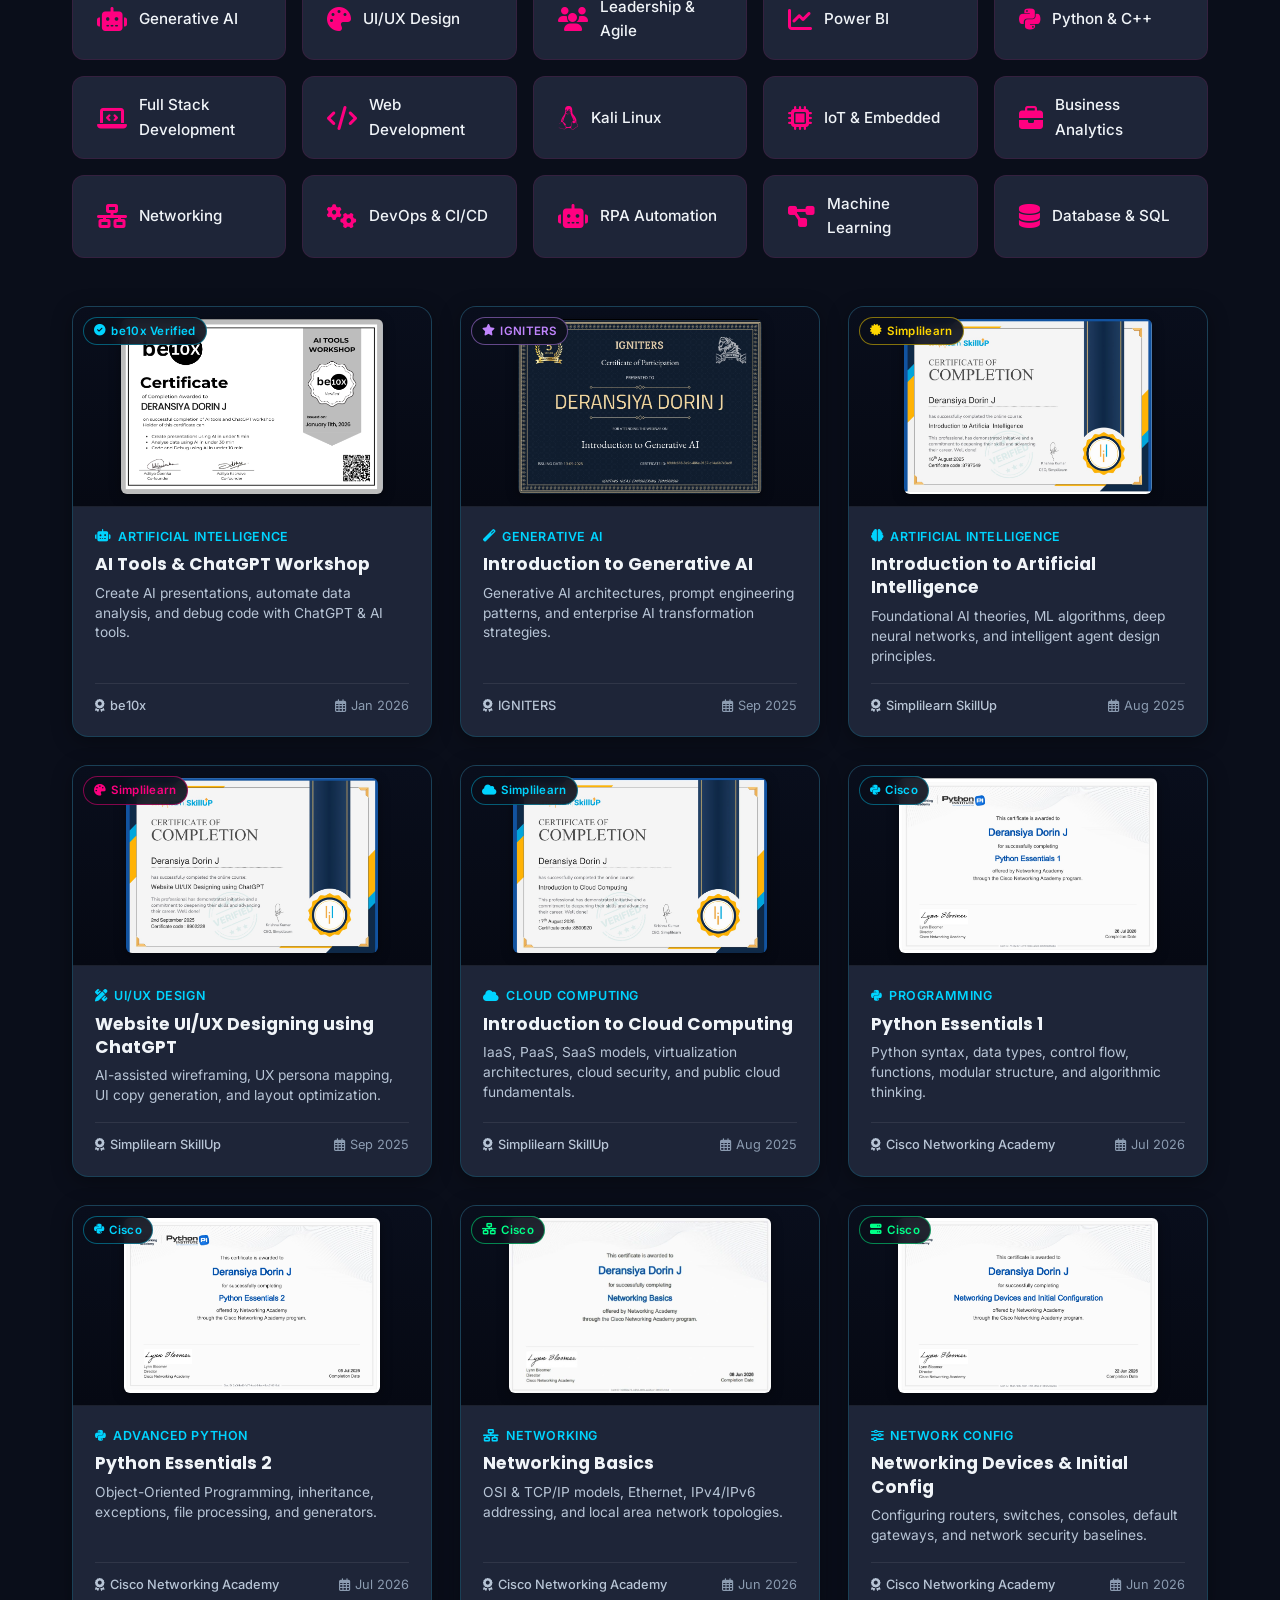
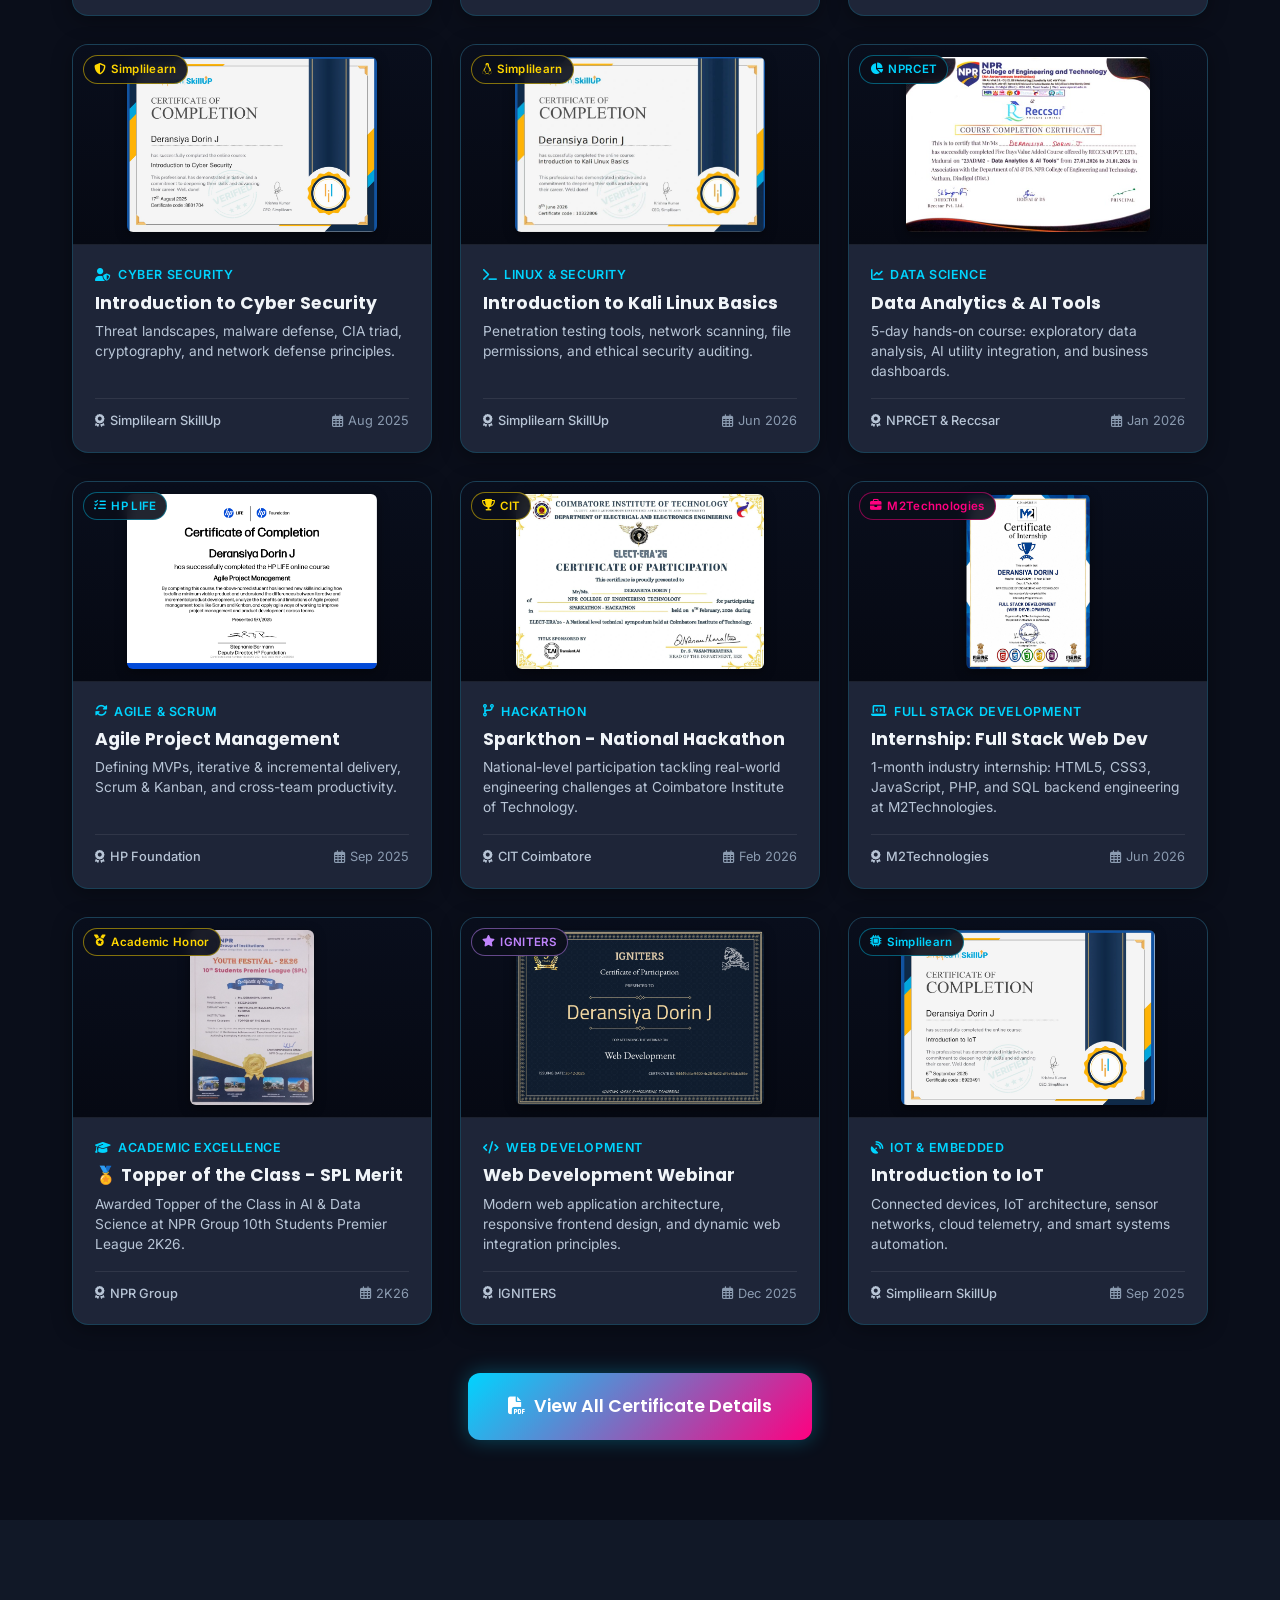
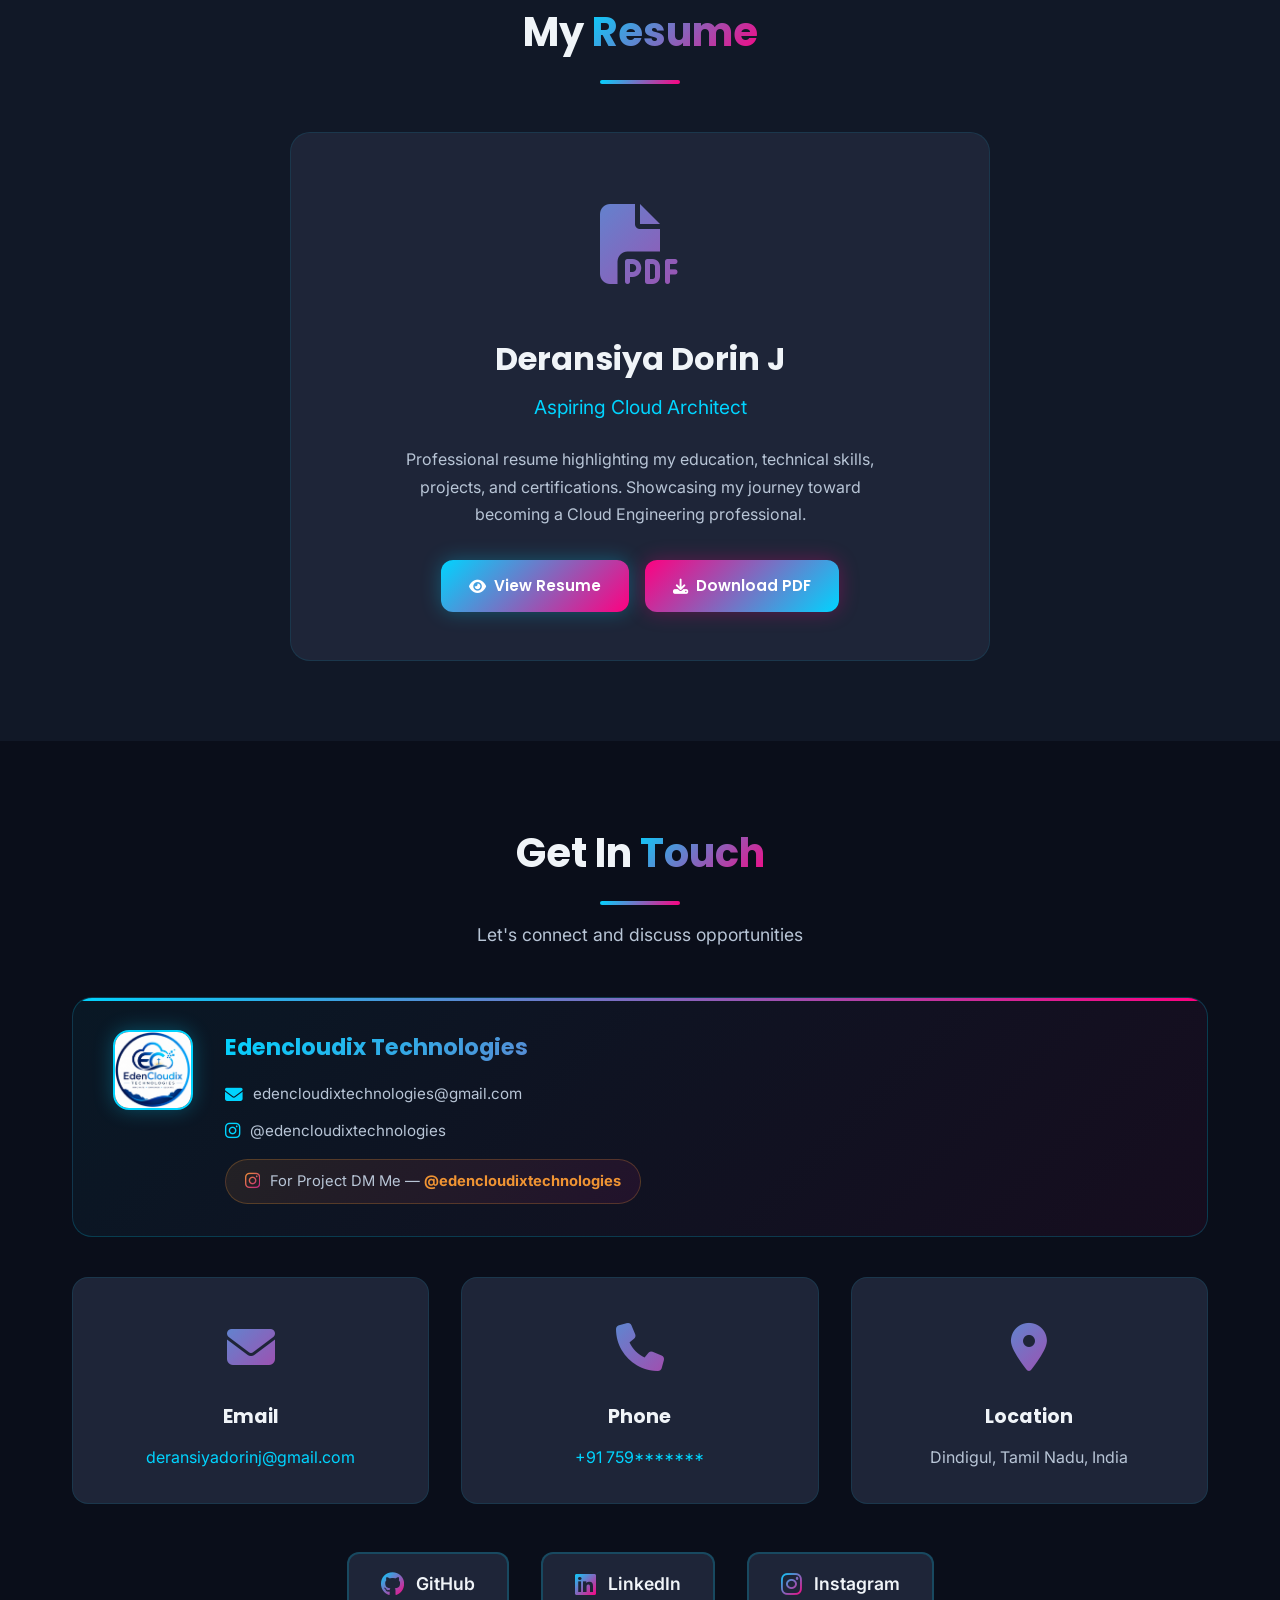
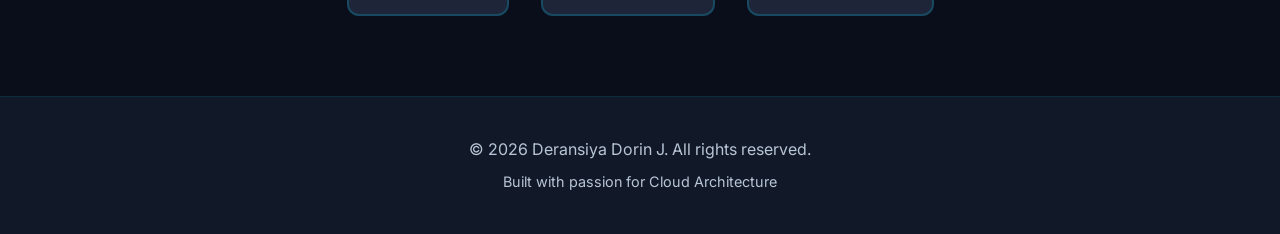
==== commit f7836e83: "initial commit" ====
--- a/index.html
+++ b/index.html
@@ -35,7 +35,12 @@
     <nav class="navbar" id="navbar">
         <div class="nav-container">
             <div class="nav-logo">
-                <span class="logo-text">Deransiya<span class="gradient-text">Dorin</span></span>
+                <a href="https://www.instagram.com/edencloudixtechnologies?igsi=dWJnNTk3dWxyYWx6" target="_blank" rel="noopener noreferrer" title="Edencloudix Technologies">
+                    <img src="assets/edencloudixtechnologies.jpeg" alt="Edencloudix Technologies Logo" class="company-logo-nav">
+                </a>
+                <a href="#home" class="logo-text-link">
+                    <span class="logo-text">Deransiya<span class="gradient-text">Dorin</span></span>
+                </a>
             </div>
             <div class="nav-menu" id="navMenu">
                 <a href="#home" class="nav-link active">Home</a>
@@ -73,9 +78,13 @@
                             <i class="fas fa-code"></i> View Projects
                         </a>
                         <a href="https://www.linkedin.com/in/deransiyadorin-j-a63185353?utm_source=share&utm_campaign=share_via&utm_content=profile&utm_medium=android_app"
-                            target="_blank" rel="noopener noreferrer" class="btn btn-outline"
+                            target="_blank" rel="noopener noreferrer" class="btn btn-linkedin"
                             onclick="window.open(this.href, '_blank'); return false;">
                             <i class="fab fa-linkedin"></i> LinkedIn Profile
+                        </a>
+                        <a href="https://www.instagram.com/edencloudixtechnologies?igsi=dWJnNTk3dWxyYWx6"
+                            target="_blank" rel="noopener noreferrer" class="btn btn-insta-company">
+                            <i class="fab fa-instagram"></i> Edencloudix Technologies
                         </a>
                     </div>
                 </div>
@@ -277,82 +286,175 @@
                     <p>Terraform basics, cloud automation and infrastructure provisioning concepts</p>
                     <span class="skill-level">Learning</span>
                 </div>
+                <div class="skill-card">
+                    <div class="skill-icon">
+                        <i class="fas fa-robot"></i>
+                    </div>
+                    <h3>Generative AI &amp; Tools</h3>
+                    <p>ChatGPT workflows, Generative AI Studio, prompt engineering, and AI-accelerated development</p>
+                    <span class="skill-level">Intermediate</span>
+                </div>
+                <div class="skill-card">
+                    <div class="skill-icon">
+                        <i class="fas fa-user-shield"></i>
+                    </div>
+                    <h3>Cyber Security &amp; Kali Linux</h3>
+                    <p>Kali Linux fundamentals, ethical hacking principles, and network security defenses</p>
+                    <span class="skill-level">Intermediate</span>
+                </div>
+                <div class="skill-card">
+                    <div class="skill-icon">
+                        <i class="fas fa-laptop-code"></i>
+                    </div>
+                    <h3>Full Stack Web Development</h3>
+                    <p>HTML5, CSS3, JavaScript, PHP, SQL databases, and full stack web architecture</p>
+                    <span class="skill-level">Intermediate</span>
+                </div>
+                <div class="skill-card">
+                    <div class="skill-icon">
+                        <i class="fas fa-tasks"></i>
+                    </div>
+                    <h3>Agile Project Management</h3>
+                    <p>Scrum workflows, sprint execution, Kanban delivery, and cross-functional leadership</p>
+                    <span class="skill-level">Intermediate</span>
+                </div>
             </div>
         </div>
     </section>
 
     <!-- Projects Section -->
-    <section id="projects" class="projects-section">
+    <section id="projects" class="video-projects-section">
         <div class="container">
             <div class="section-header">
-                <h2 class="section-title">Featured <span class="gradient-text">Projects</span></h2>
+                <h2 class="section-title"><span class="gradient-text">Projects</span></h2>
                 <div class="title-underline"></div>
-                <p class="section-subtitle">Hands-on implementations demonstrating practical skills</p>
-            </div>
-            <div class="projects-grid">
-                <div class="project-card">
-                    <div class="project-icon">
-                        <i class="fab fa-git-alt"></i>
-                    </div>
-                    <div class="project-content">
-                        <h3>Git Version Control Project</h3>
-                        <p>Comprehensive hands-on implementation of Git commands, demonstrating expertise in commits,
-                            branching strategies, merging, and repository workflows. This project showcases practical
-                            version control skills essential for collaborative development.</p>
+                <p class="section-subtitle">Full Stack, Cloud, and Networking projects with live demos</p>
+            </div>
+
+            <!-- PROJECT 1: Tamilji Holidays -->
+            <div class="vp-card">
+                <div class="vp-badge">Full Stack Project</div>
+                <div class="vp-body">
+                    <div class="vp-gallery">
+                        <img src="assets/proj1-cover.png" alt="Tamilji Holidays Cover"
+                            class="vp-cover-img"
+                            onclick="openGallery('proj1', 0)"
+                            title="Click to view all images">
+                        <div class="vp-gallery-hint"><i class="fas fa-images"></i> Click to view gallery</div>
+                    </div>
+                    <div class="vp-details">
+                        <h3 class="vp-title">Tamilji Holidays</h3>
+                        <p class="vp-desc">A complete Full Stack web application for a travel/holiday business. Both frontend and backend are integrated with a fully functional admin panel for managing bookings and content.</p>
                         <div class="project-tags">
-                            <span class="tag">Git</span>
-                            <span class="tag">Version Control</span>
-                            <span class="tag">CLI</span>
-                        </div>
-                    </div>
-                    <a href="https://github.com/deransiyadorinj/git.git" target="_blank" rel="noopener noreferrer"
-                        class="btn btn-project">
-                        <i class="fab fa-github"></i> View on GitHub
-                    </a>
-                </div>
-                <div class="project-card">
-                    <div class="project-icon">
-                        <i class="fas fa-desktop"></i>
-                    </div>
-                    <div class="project-content">
-                        <h3>Git GUI Project</h3>
-                        <p>Demonstrates proficiency with Git graphical user interface tools for visual repository
-                            management. Showcases understanding of both command-line and GUI-based workflows for
-                            efficient version control operations.</p>
+                            <span class="tag">Full Stack</span>
+                            <span class="tag">Frontend</span>
+                            <span class="tag">Backend</span>
+                            <span class="tag">Admin Panel</span>
+                        </div>
+                        <div class="vp-links">
+                            <a href="https://github.com/deransiyadorinj/tamilji-holidays.git" target="_blank" rel="noopener noreferrer" class="vp-btn vp-btn-github">
+                                <i class="fab fa-github"></i> View on GitHub
+                            </a>
+                            <a href="https://www.instagram.com/reel/Dc0Atgyvs0s" target="_blank" rel="noopener noreferrer" class="vp-btn vp-btn-insta">
+                                <i class="fab fa-instagram"></i> Project Demo
+                            </a>
+                            <a href="https://lnkd.in/p/gEmrGWjS" target="_blank" rel="noopener noreferrer" class="vp-btn vp-btn-linkedin">
+                                <i class="fab fa-linkedin"></i> LinkedIn Post
+                            </a>
+                        </div>
+                    </div>
+                </div>
+            </div>
+
+            <!-- PROJECT 2: Cloud Monitoring Digital Twin -->
+            <div class="vp-card">
+                <div class="vp-badge vp-badge-cloud">Cloud Project</div>
+                <div class="vp-body">
+                    <div class="vp-gallery">
+                        <img src="assets/proj2-cover.png" alt="Cloud Monitoring Digital Twin Cover"
+                            class="vp-cover-img"
+                            onclick="openGallery('proj2', 0)"
+                            title="Click to view all images">
+                        <div class="vp-gallery-hint"><i class="fas fa-images"></i> Click to view gallery</div>
+                    </div>
+                    <div class="vp-details">
+                        <h3 class="vp-title">Cloud Monitoring Digital Twin</h3>
+                        <p class="vp-desc">A cloud-based digital twin system for real-time infrastructure monitoring. Visualizes cloud resource metrics, alerts, and performance data in a live dashboard environment.</p>
                         <div class="project-tags">
-                            <span class="tag">Git GUI</span>
-                            <span class="tag">Repository Management</span>
-                            <span class="tag">Visualization</span>
-                        </div>
-                    </div>
-                    <a href="https://github.com/deransiyadorinj/Git-GUI.git" target="_blank" rel="noopener noreferrer"
-                        class="btn btn-project">
-                        <i class="fab fa-github"></i> View on GitHub
-                    </a>
-                </div>
-                <div class="project-card">
-                    <div class="project-icon">
-                        <i class="fas fa-user-circle"></i>
-                    </div>
-                    <div class="project-content">
-                        <h3>Professional Portfolio Website</h3>
-                        <p>Modern, responsive personal portfolio website built with HTML, CSS, and JavaScript. Features
-                            dark theme design, smooth animations, and comprehensive sections showcasing skills,
-                            projects, certifications, and professional information.</p>
+                            <span class="tag">Cloud</span>
+                            <span class="tag">Monitoring</span>
+                            <span class="tag">Digital Twin</span>
+                            <span class="tag">Infrastructure</span>
+                        </div>
+                        <div class="vp-links">
+                            <a href="https://github.com/deransiyadorinj/cloud-monitoring-digital-twin.git" target="_blank" rel="noopener noreferrer" class="vp-btn vp-btn-github">
+                                <i class="fab fa-github"></i> View on GitHub
+                            </a>
+                            <span class="vp-btn vp-btn-placeholder">
+                                <i class="fab fa-instagram"></i> <em>Instagram Demo &mdash; Coming Soon</em>
+                            </span>
+                            <span class="vp-btn vp-btn-placeholder">
+                                <i class="fab fa-linkedin"></i> <em>LinkedIn Post &mdash; Coming Soon</em>
+                            </span>
+                        </div>
+                    </div>
+                </div>
+            </div>
+
+            <!-- PROJECT 3: Network Design Simulation Enterprise -->
+            <div class="vp-card">
+                <div class="vp-badge vp-badge-network">Networking Project</div>
+                <div class="vp-body">
+                    <div class="vp-gallery">
+                        <img src="assets/proj3-cover.png" alt="Network Design Simulation Cover"
+                            class="vp-cover-img"
+                            onclick="openGallery('proj3', 0)"
+                            title="Click to view all images">
+                        <div class="vp-gallery-hint"><i class="fas fa-images"></i> Click to view gallery</div>
+                    </div>
+                    <div class="vp-details">
+                        <h3 class="vp-title">Network Design Simulation Enterprise</h3>
+                        <p class="vp-desc">Enterprise-level network design and simulation project. Covers complex topology design, VLAN configuration, routing protocols, and end-to-end connectivity in a simulated enterprise environment.</p>
                         <div class="project-tags">
-                            <span class="tag">HTML/CSS</span>
-                            <span class="tag">JavaScript</span>
-                            <span class="tag">Responsive Design</span>
-                        </div>
-                    </div>
-                    <a href="https://github.com/deransiyadorinj/My-Portfolio.git" target="_blank"
-                        rel="noopener noreferrer" class="btn btn-project">
-                        <i class="fab fa-github"></i> View on GitHub
-                    </a>
-                </div>
+                            <span class="tag">Networking</span>
+                            <span class="tag">Enterprise</span>
+                            <span class="tag">Simulation</span>
+                            <span class="tag">VLAN</span>
+                            <span class="tag">Routing</span>
+                        </div>
+                        <div class="vp-links">
+                            <a href="https://github.com/deransiyadorinj/network-design-simulation.git" target="_blank" rel="noopener noreferrer" class="vp-btn vp-btn-github">
+                                <i class="fab fa-github"></i> View on GitHub
+                            </a>
+                            <span class="vp-btn vp-btn-placeholder">
+                                <i class="fab fa-instagram"></i> <em>Instagram Demo &mdash; Coming Soon</em>
+                            </span>
+                            <span class="vp-btn vp-btn-placeholder">
+                                <i class="fab fa-linkedin"></i> <em>LinkedIn Post &mdash; Coming Soon</em>
+                            </span>
+                        </div>
+                    </div>
+                </div>
+            </div>
+
+            <!-- More Projects on GitHub -->
+            <div class="more-projects-note">
+                <i class="fab fa-github"></i>
+                <span>For more projects, visit my <a href="https://github.com/deransiyadorinj" target="_blank" rel="noopener noreferrer">GitHub</a>.</span>
             </div>
         </div>
     </section>
+
+    <!-- IMAGE LIGHTBOX / GALLERY MODAL -->
+    <div id="galleryModal" class="gallery-modal" onclick="closeGalleryOnBackdrop(event)">
+        <button class="gallery-close" onclick="closeGallery()" aria-label="Close">&times;</button>
+        <button class="gallery-nav gallery-prev" onclick="changeGalleryImage(-1)" aria-label="Previous">&#8249;</button>
+        <div class="gallery-modal-content">
+            <img id="galleryModalImg" src="" alt="Project Image" class="gallery-modal-img">
+            <div class="gallery-counter" id="galleryCounter"></div>
+        </div>
+        <button class="gallery-nav gallery-next" onclick="changeGalleryImage(1)" aria-label="Next">&#8250;</button>
+    </div>
 
     <!-- Certifications Section -->
     <section id="certifications" class="certifications-section">
@@ -360,12 +462,12 @@
             <div class="section-header">
                 <h2 class="section-title"><span class="gradient-text">Certifications</span></h2>
                 <div class="title-underline"></div>
-                <p class="section-subtitle">Continuous learning across diverse technology domains</p>
+                <p class="section-subtitle">35 Completed courses &amp; certifications across Cloud, AI, Security, Full Stack, Networking &amp; Data Science</p>
             </div>
             <div class="cert-stats">
                 <div class="cert-count">
-                    <div class="count-number" data-target="29">0</div>
-                    <p>Total Certifications</p>
+                    <div class="count-number" data-target="35">0</div>
+                    <p>Total Completed Certifications</p>
                 </div>
             </div>
             <div class="cert-domains">
@@ -387,7 +489,7 @@
                 </div>
                 <div class="domain-badge">
                     <i class="fas fa-database"></i>
-                    <span>Data Science & Analytics</span>
+                    <span>Data Science &amp; Analytics</span>
                 </div>
                 <div class="domain-badge">
                     <i class="fas fa-robot"></i>
@@ -399,7 +501,7 @@
                 </div>
                 <div class="domain-badge">
                     <i class="fas fa-users"></i>
-                    <span>Leadership & Agile</span>
+                    <span>Leadership &amp; Agile</span>
                 </div>
                 <div class="domain-badge">
                     <i class="fas fa-chart-line"></i>
@@ -407,15 +509,23 @@
                 </div>
                 <div class="domain-badge">
                     <i class="fab fa-python"></i>
-                    <span>Python & C++</span>
+                    <span>Python &amp; C++</span>
+                </div>
+                <div class="domain-badge">
+                    <i class="fas fa-laptop-code"></i>
+                    <span>Full Stack Development</span>
                 </div>
                 <div class="domain-badge">
                     <i class="fas fa-code"></i>
                     <span>Web Development</span>
                 </div>
                 <div class="domain-badge">
+                    <i class="fab fa-linux"></i>
+                    <span>Kali Linux</span>
+                </div>
+                <div class="domain-badge">
                     <i class="fas fa-microchip"></i>
-                    <span>IoT</span>
+                    <span>IoT &amp; Embedded</span>
                 </div>
                 <div class="domain-badge">
                     <i class="fas fa-briefcase"></i>
@@ -429,53 +539,353 @@
                     <i class="fas fa-cogs"></i>
                     <span>DevOps &amp; CI/CD</span>
                 </div>
-            </div>
-            <div class="cert-highlights">
-                <div class="highlight-card">
-                    <i class="fas fa-award"></i>
-                    <h4>Licensed Certification</h4>
-                    <p>AI Tools Workshop - Certified on AI fundamentals &amp; tools usage</p>
-                </div>
-                <div class="highlight-card">
-                    <i class="fas fa-certificate"></i>
-                    <h4>Diploma of Completion</h4>
-                    <p>Introduction to UiPath IXP - Robotic Process Automation</p>
-                </div>
-                <div class="highlight-card">
-                    <i class="fas fa-graduation-cap"></i>
-                    <h4>Webinar Certificate</h4>
-                    <p>Future of Web Development with AI - Industry Webinar</p>
-                </div>
-                <div class="highlight-card">
-                    <i class="fas fa-trophy"></i>
-                    <h4>Hackathon Certificate</h4>
-                    <p>CIT Hackathon - Participant &amp; Problem Solver</p>
-                </div>
-                <div class="highlight-card">
-                    <i class="fas fa-chart-bar"></i>
-                    <h4>Course Completion</h4>
-                    <p>Data Analytics - Completed with distinction &amp; practical projects</p>
-                </div>
-                <div class="highlight-card">
-                    <i class="fas fa-medal"></i>
-                    <h4>🏅 Class Topper</h4>
-                    <p>AI &amp; Data Science Dept. - Top performer of the batch</p>
-                </div>
-                <div class="highlight-card">
-                    <i class="fas fa-cloud"></i>
-                    <h4>Cloud Computing</h4>
-                    <p>Cloud Computing Fundamentals &amp; AWS Cloud Basics - Certified</p>
-                </div>
-                <div class="highlight-card">
-                    <i class="fas fa-shield-alt"></i>
-                    <h4>Network Security</h4>
-                    <p>Network Security Essentials - Cyber defense &amp; protocol security</p>
-                </div>
-            </div>
+                <div class="domain-badge">
+                    <i class="fas fa-robot"></i>
+                    <span>RPA Automation</span>
+                </div>
+                <div class="domain-badge">
+                    <i class="fas fa-project-diagram"></i>
+                    <span>Machine Learning</span>
+                </div>
+                <div class="domain-badge">
+                    <i class="fas fa-database"></i>
+                    <span>Database &amp; SQL</span>
+                </div>
+            </div>
+
+            <!-- CERTIFICATE VISUAL GALLERY GRID -->
+            <div class="cert-gallery-grid">
+
+                <!-- 1. AI Tools & ChatGPT Workshop -->
+                <div class="cert-card" onclick="openGallery('certificates', 0)" title="Click to view full certificate">
+                    <div class="cert-img-wrapper">
+                        <img src="assets/certificates/cert-ai-tools-chatgpt.png" alt="AI Tools and ChatGPT Workshop" class="cert-img" loading="lazy">
+                        <div class="cert-overlay"><span class="cert-view-btn"><i class="fas fa-search-plus"></i> View Certificate</span></div>
+                        <span class="cert-badge cert-badge-blue"><i class="fas fa-check-circle"></i> be10x Verified</span>
+                    </div>
+                    <div class="cert-info">
+                        <div class="cert-category"><i class="fas fa-robot"></i> Artificial Intelligence</div>
+                        <h4 class="cert-title">AI Tools &amp; ChatGPT Workshop</h4>
+                        <p class="cert-desc">Create AI presentations, automate data analysis, and debug code with ChatGPT &amp; AI tools.</p>
+                        <div class="cert-footer">
+                            <span class="cert-issuer"><i class="fas fa-award"></i> be10x</span>
+                            <span class="cert-date"><i class="far fa-calendar-alt"></i> Jan 2026</span>
+                        </div>
+                    </div>
+                </div>
+
+                <!-- 2. Introduction to Generative AI -->
+                <div class="cert-card" onclick="openGallery('certificates', 1)" title="Click to view full certificate">
+                    <div class="cert-img-wrapper">
+                        <img src="assets/certificates/cert-intro-genai.png" alt="Introduction to Generative AI" class="cert-img" loading="lazy">
+                        <div class="cert-overlay"><span class="cert-view-btn"><i class="fas fa-search-plus"></i> View Certificate</span></div>
+                        <span class="cert-badge cert-badge-purple"><i class="fas fa-star"></i> IGNITERS</span>
+                    </div>
+                    <div class="cert-info">
+                        <div class="cert-category"><i class="fas fa-magic"></i> Generative AI</div>
+                        <h4 class="cert-title">Introduction to Generative AI</h4>
+                        <p class="cert-desc">Generative AI architectures, prompt engineering patterns, and enterprise AI transformation strategies.</p>
+                        <div class="cert-footer">
+                            <span class="cert-issuer"><i class="fas fa-award"></i> IGNITERS</span>
+                            <span class="cert-date"><i class="far fa-calendar-alt"></i> Sep 2025</span>
+                        </div>
+                    </div>
+                </div>
+
+                <!-- 3. Introduction to Artificial Intelligence -->
+                <div class="cert-card" onclick="openGallery('certificates', 2)" title="Click to view full certificate">
+                    <div class="cert-img-wrapper">
+                        <img src="assets/certificates/cert-intro-ai.png" alt="Introduction to Artificial Intelligence" class="cert-img" loading="lazy">
+                        <div class="cert-overlay"><span class="cert-view-btn"><i class="fas fa-search-plus"></i> View Certificate</span></div>
+                        <span class="cert-badge cert-badge-gold"><i class="fas fa-certificate"></i> Simplilearn</span>
+                    </div>
+                    <div class="cert-info">
+                        <div class="cert-category"><i class="fas fa-brain"></i> Artificial Intelligence</div>
+                        <h4 class="cert-title">Introduction to Artificial Intelligence</h4>
+                        <p class="cert-desc">Foundational AI theories, ML algorithms, deep neural networks, and intelligent agent design principles.</p>
+                        <div class="cert-footer">
+                            <span class="cert-issuer"><i class="fas fa-award"></i> Simplilearn SkillUp</span>
+                            <span class="cert-date"><i class="far fa-calendar-alt"></i> Aug 2025</span>
+                        </div>
+                    </div>
+                </div>
+
+                <!-- 4. Website UI/UX Designing using ChatGPT -->
+                <div class="cert-card" onclick="openGallery('certificates', 3)" title="Click to view full certificate">
+                    <div class="cert-img-wrapper">
+                        <img src="assets/certificates/cert-uiux-chatgpt.png" alt="Website UI/UX Designing using ChatGPT" class="cert-img" loading="lazy">
+                        <div class="cert-overlay"><span class="cert-view-btn"><i class="fas fa-search-plus"></i> View Certificate</span></div>
+                        <span class="cert-badge cert-badge-pink"><i class="fas fa-palette"></i> Simplilearn</span>
+                    </div>
+                    <div class="cert-info">
+                        <div class="cert-category"><i class="fas fa-pencil-ruler"></i> UI/UX Design</div>
+                        <h4 class="cert-title">Website UI/UX Designing using ChatGPT</h4>
+                        <p class="cert-desc">AI-assisted wireframing, UX persona mapping, UI copy generation, and layout optimization.</p>
+                        <div class="cert-footer">
+                            <span class="cert-issuer"><i class="fas fa-award"></i> Simplilearn SkillUp</span>
+                            <span class="cert-date"><i class="far fa-calendar-alt"></i> Sep 2025</span>
+                        </div>
+                    </div>
+                </div>
+
+                <!-- 5. Introduction to Cloud Computing -->
+                <div class="cert-card" onclick="openGallery('certificates', 4)" title="Click to view full certificate">
+                    <div class="cert-img-wrapper">
+                        <img src="assets/certificates/cert-cloud-computing.png" alt="Introduction to Cloud Computing" class="cert-img" loading="lazy">
+                        <div class="cert-overlay"><span class="cert-view-btn"><i class="fas fa-search-plus"></i> View Certificate</span></div>
+                        <span class="cert-badge cert-badge-blue"><i class="fas fa-cloud"></i> Simplilearn</span>
+                    </div>
+                    <div class="cert-info">
+                        <div class="cert-category"><i class="fas fa-cloud"></i> Cloud Computing</div>
+                        <h4 class="cert-title">Introduction to Cloud Computing</h4>
+                        <p class="cert-desc">IaaS, PaaS, SaaS models, virtualization architectures, cloud security, and public cloud fundamentals.</p>
+                        <div class="cert-footer">
+                            <span class="cert-issuer"><i class="fas fa-award"></i> Simplilearn SkillUp</span>
+                            <span class="cert-date"><i class="far fa-calendar-alt"></i> Aug 2025</span>
+                        </div>
+                    </div>
+                </div>
+
+                <!-- 6. Python Essentials 1 -->
+                <div class="cert-card" onclick="openGallery('certificates', 5)" title="Click to view full certificate">
+                    <div class="cert-img-wrapper">
+                        <img src="assets/certificates/cert-python-essentials-1.png" alt="Python Essentials 1" class="cert-img" loading="lazy">
+                        <div class="cert-overlay"><span class="cert-view-btn"><i class="fas fa-search-plus"></i> View Certificate</span></div>
+                        <span class="cert-badge cert-badge-blue"><i class="fab fa-python"></i> Cisco</span>
+                    </div>
+                    <div class="cert-info">
+                        <div class="cert-category"><i class="fab fa-python"></i> Programming</div>
+                        <h4 class="cert-title">Python Essentials 1</h4>
+                        <p class="cert-desc">Python syntax, data types, control flow, functions, modular structure, and algorithmic thinking.</p>
+                        <div class="cert-footer">
+                            <span class="cert-issuer"><i class="fas fa-award"></i> Cisco Networking Academy</span>
+                            <span class="cert-date"><i class="far fa-calendar-alt"></i> Jul 2026</span>
+                        </div>
+                    </div>
+                </div>
+
+                <!-- 7. Python Essentials 2 -->
+                <div class="cert-card" onclick="openGallery('certificates', 6)" title="Click to view full certificate">
+                    <div class="cert-img-wrapper">
+                        <img src="assets/certificates/cert-python-essentials-2.png" alt="Python Essentials 2" class="cert-img" loading="lazy">
+                        <div class="cert-overlay"><span class="cert-view-btn"><i class="fas fa-search-plus"></i> View Certificate</span></div>
+                        <span class="cert-badge cert-badge-blue"><i class="fab fa-python"></i> Cisco</span>
+                    </div>
+                    <div class="cert-info">
+                        <div class="cert-category"><i class="fab fa-python"></i> Advanced Python</div>
+                        <h4 class="cert-title">Python Essentials 2</h4>
+                        <p class="cert-desc">Object-Oriented Programming, inheritance, exceptions, file processing, and generators.</p>
+                        <div class="cert-footer">
+                            <span class="cert-issuer"><i class="fas fa-award"></i> Cisco Networking Academy</span>
+                            <span class="cert-date"><i class="far fa-calendar-alt"></i> Jul 2026</span>
+                        </div>
+                    </div>
+                </div>
+
+                <!-- 8. Networking Basics -->
+                <div class="cert-card" onclick="openGallery('certificates', 7)" title="Click to view full certificate">
+                    <div class="cert-img-wrapper">
+                        <img src="assets/certificates/cert-networking-basics.png" alt="Networking Basics" class="cert-img" loading="lazy">
+                        <div class="cert-overlay"><span class="cert-view-btn"><i class="fas fa-search-plus"></i> View Certificate</span></div>
+                        <span class="cert-badge cert-badge-green"><i class="fas fa-network-wired"></i> Cisco</span>
+                    </div>
+                    <div class="cert-info">
+                        <div class="cert-category"><i class="fas fa-network-wired"></i> Networking</div>
+                        <h4 class="cert-title">Networking Basics</h4>
+                        <p class="cert-desc">OSI &amp; TCP/IP models, Ethernet, IPv4/IPv6 addressing, and local area network topologies.</p>
+                        <div class="cert-footer">
+                            <span class="cert-issuer"><i class="fas fa-award"></i> Cisco Networking Academy</span>
+                            <span class="cert-date"><i class="far fa-calendar-alt"></i> Jun 2026</span>
+                        </div>
+                    </div>
+                </div>
+
+                <!-- 9. Networking Devices & Initial Configuration -->
+                <div class="cert-card" onclick="openGallery('certificates', 8)" title="Click to view full certificate">
+                    <div class="cert-img-wrapper">
+                        <img src="assets/certificates/cert-networking-devices.png" alt="Networking Devices and Initial Configuration" class="cert-img" loading="lazy">
+                        <div class="cert-overlay"><span class="cert-view-btn"><i class="fas fa-search-plus"></i> View Certificate</span></div>
+                        <span class="cert-badge cert-badge-green"><i class="fas fa-server"></i> Cisco</span>
+                    </div>
+                    <div class="cert-info">
+                        <div class="cert-category"><i class="fas fa-sliders-h"></i> Network Config</div>
+                        <h4 class="cert-title">Networking Devices &amp; Initial Config</h4>
+                        <p class="cert-desc">Configuring routers, switches, consoles, default gateways, and network security baselines.</p>
+                        <div class="cert-footer">
+                            <span class="cert-issuer"><i class="fas fa-award"></i> Cisco Networking Academy</span>
+                            <span class="cert-date"><i class="far fa-calendar-alt"></i> Jun 2026</span>
+                        </div>
+                    </div>
+                </div>
+
+                <!-- 10. Introduction to Cyber Security -->
+                <div class="cert-card" onclick="openGallery('certificates', 9)" title="Click to view full certificate">
+                    <div class="cert-img-wrapper">
+                        <img src="assets/certificates/cert-cyber-security.png" alt="Introduction to Cyber Security" class="cert-img" loading="lazy">
+                        <div class="cert-overlay"><span class="cert-view-btn"><i class="fas fa-search-plus"></i> View Certificate</span></div>
+                        <span class="cert-badge cert-badge-gold"><i class="fas fa-shield-alt"></i> Simplilearn</span>
+                    </div>
+                    <div class="cert-info">
+                        <div class="cert-category"><i class="fas fa-user-shield"></i> Cyber Security</div>
+                        <h4 class="cert-title">Introduction to Cyber Security</h4>
+                        <p class="cert-desc">Threat landscapes, malware defense, CIA triad, cryptography, and network defense principles.</p>
+                        <div class="cert-footer">
+                            <span class="cert-issuer"><i class="fas fa-award"></i> Simplilearn SkillUp</span>
+                            <span class="cert-date"><i class="far fa-calendar-alt"></i> Aug 2025</span>
+                        </div>
+                    </div>
+                </div>
+
+                <!-- 11. Introduction to Kali Linux Basics -->
+                <div class="cert-card" onclick="openGallery('certificates', 10)" title="Click to view full certificate">
+                    <div class="cert-img-wrapper">
+                        <img src="assets/certificates/cert-kali-linux.png" alt="Introduction to Kali Linux Basics" class="cert-img" loading="lazy">
+                        <div class="cert-overlay"><span class="cert-view-btn"><i class="fas fa-search-plus"></i> View Certificate</span></div>
+                        <span class="cert-badge cert-badge-gold"><i class="fab fa-linux"></i> Simplilearn</span>
+                    </div>
+                    <div class="cert-info">
+                        <div class="cert-category"><i class="fas fa-terminal"></i> Linux &amp; Security</div>
+                        <h4 class="cert-title">Introduction to Kali Linux Basics</h4>
+                        <p class="cert-desc">Penetration testing tools, network scanning, file permissions, and ethical security auditing.</p>
+                        <div class="cert-footer">
+                            <span class="cert-issuer"><i class="fas fa-award"></i> Simplilearn SkillUp</span>
+                            <span class="cert-date"><i class="far fa-calendar-alt"></i> Jun 2026</span>
+                        </div>
+                    </div>
+                </div>
+
+                <!-- 12. Data Analytics & AI Tools -->
+                <div class="cert-card" onclick="openGallery('certificates', 11)" title="Click to view full certificate">
+                    <div class="cert-img-wrapper">
+                        <img src="assets/certificates/cert-data-analytics-ai.png" alt="Data Analytics and AI Tools" class="cert-img" loading="lazy">
+                        <div class="cert-overlay"><span class="cert-view-btn"><i class="fas fa-search-plus"></i> View Certificate</span></div>
+                        <span class="cert-badge cert-badge-blue"><i class="fas fa-chart-pie"></i> NPRCET</span>
+                    </div>
+                    <div class="cert-info">
+                        <div class="cert-category"><i class="fas fa-chart-line"></i> Data Science</div>
+                        <h4 class="cert-title">Data Analytics &amp; AI Tools</h4>
+                        <p class="cert-desc">5-day hands-on course: exploratory data analysis, AI utility integration, and business dashboards.</p>
+                        <div class="cert-footer">
+                            <span class="cert-issuer"><i class="fas fa-award"></i> NPRCET &amp; Reccsar</span>
+                            <span class="cert-date"><i class="far fa-calendar-alt"></i> Jan 2026</span>
+                        </div>
+                    </div>
+                </div>
+
+                <!-- 13. Agile Project Management -->
+                <div class="cert-card" onclick="openGallery('certificates', 12)" title="Click to view full certificate">
+                    <div class="cert-img-wrapper">
+                        <img src="assets/certificates/cert-agile-pm.png" alt="Agile Project Management" class="cert-img" loading="lazy">
+                        <div class="cert-overlay"><span class="cert-view-btn"><i class="fas fa-search-plus"></i> View Certificate</span></div>
+                        <span class="cert-badge cert-badge-blue"><i class="fas fa-tasks"></i> HP LIFE</span>
+                    </div>
+                    <div class="cert-info">
+                        <div class="cert-category"><i class="fas fa-sync-alt"></i> Agile &amp; Scrum</div>
+                        <h4 class="cert-title">Agile Project Management</h4>
+                        <p class="cert-desc">Defining MVPs, iterative &amp; incremental delivery, Scrum &amp; Kanban, and cross-team productivity.</p>
+                        <div class="cert-footer">
+                            <span class="cert-issuer"><i class="fas fa-award"></i> HP Foundation</span>
+                            <span class="cert-date"><i class="far fa-calendar-alt"></i> Sep 2025</span>
+                        </div>
+                    </div>
+                </div>
+
+                <!-- 14. CIT Sparkthon Hackathon -->
+                <div class="cert-card" onclick="openGallery('certificates', 13)" title="Click to view full certificate">
+                    <div class="cert-img-wrapper">
+                        <img src="assets/certificates/cert-cit-hackathon.png" alt="CIT Sparkthon Hackathon" class="cert-img" loading="lazy">
+                        <div class="cert-overlay"><span class="cert-view-btn"><i class="fas fa-search-plus"></i> View Certificate</span></div>
+                        <span class="cert-badge cert-badge-gold"><i class="fas fa-trophy"></i> CIT</span>
+                    </div>
+                    <div class="cert-info">
+                        <div class="cert-category"><i class="fas fa-code-branch"></i> Hackathon</div>
+                        <h4 class="cert-title">Sparkthon - National Hackathon</h4>
+                        <p class="cert-desc">National-level participation tackling real-world engineering challenges at Coimbatore Institute of Technology.</p>
+                        <div class="cert-footer">
+                            <span class="cert-issuer"><i class="fas fa-award"></i> CIT Coimbatore</span>
+                            <span class="cert-date"><i class="far fa-calendar-alt"></i> Feb 2026</span>
+                        </div>
+                    </div>
+                </div>
+
+                <!-- 15. Full Stack Development Internship -->
+                <div class="cert-card" onclick="openGallery('certificates', 14)" title="Click to view full certificate">
+                    <div class="cert-img-wrapper">
+                        <img src="assets/certificates/cert-fullstack-internship.png" alt="Certificate of Internship - Full Stack Development" class="cert-img" loading="lazy">
+                        <div class="cert-overlay"><span class="cert-view-btn"><i class="fas fa-search-plus"></i> View Certificate</span></div>
+                        <span class="cert-badge cert-badge-pink"><i class="fas fa-briefcase"></i> M2Technologies</span>
+                    </div>
+                    <div class="cert-info">
+                        <div class="cert-category"><i class="fas fa-laptop-code"></i> Full Stack Development</div>
+                        <h4 class="cert-title">Internship: Full Stack Web Dev</h4>
+                        <p class="cert-desc">1-month industry internship: HTML5, CSS3, JavaScript, PHP, and SQL backend engineering at M2Technologies.</p>
+                        <div class="cert-footer">
+                            <span class="cert-issuer"><i class="fas fa-award"></i> M2Technologies</span>
+                            <span class="cert-date"><i class="far fa-calendar-alt"></i> Jun 2026</span>
+                        </div>
+                    </div>
+                </div>
+
+                <!-- 16. Topper of the Class - SPL Merit -->
+                <div class="cert-card" onclick="openGallery('certificates', 15)" title="Click to view full certificate">
+                    <div class="cert-img-wrapper">
+                        <img src="assets/certificates/cert-topper-of-class.png" alt="Topper of the Class - Certificate of Merit" class="cert-img" loading="lazy">
+                        <div class="cert-overlay"><span class="cert-view-btn"><i class="fas fa-search-plus"></i> View Certificate</span></div>
+                        <span class="cert-badge cert-badge-gold"><i class="fas fa-medal"></i> Academic Honor</span>
+                    </div>
+                    <div class="cert-info">
+                        <div class="cert-category"><i class="fas fa-graduation-cap"></i> Academic Excellence</div>
+                        <h4 class="cert-title">🏅 Topper of the Class - SPL Merit</h4>
+                        <p class="cert-desc">Awarded Topper of the Class in AI &amp; Data Science at NPR Group 10th Students Premier League 2K26.</p>
+                        <div class="cert-footer">
+                            <span class="cert-issuer"><i class="fas fa-award"></i> NPR Group</span>
+                            <span class="cert-date"><i class="far fa-calendar-alt"></i> 2K26</span>
+                        </div>
+                    </div>
+                </div>
+
+                <!-- 17. Web Development (IGNITERS) -->
+                <div class="cert-card" onclick="openGallery('certificates', 16)" title="Click to view full certificate">
+                    <div class="cert-img-wrapper">
+                        <img src="assets/certificates/cert-web-development.png" alt="Web Development Certificate" class="cert-img" loading="lazy">
+                        <div class="cert-overlay"><span class="cert-view-btn"><i class="fas fa-search-plus"></i> View Certificate</span></div>
+                        <span class="cert-badge cert-badge-purple"><i class="fas fa-star"></i> IGNITERS</span>
+                    </div>
+                    <div class="cert-info">
+                        <div class="cert-category"><i class="fas fa-code"></i> Web Development</div>
+                        <h4 class="cert-title">Web Development Webinar</h4>
+                        <p class="cert-desc">Modern web application architecture, responsive frontend design, and dynamic web integration principles.</p>
+                        <div class="cert-footer">
+                            <span class="cert-issuer"><i class="fas fa-award"></i> IGNITERS</span>
+                            <span class="cert-date"><i class="far fa-calendar-alt"></i> Dec 2025</span>
+                        </div>
+                    </div>
+                </div>
+
+                <!-- 18. Introduction to IoT (Simplilearn) -->
+                <div class="cert-card" onclick="openGallery('certificates', 17)" title="Click to view full certificate">
+                    <div class="cert-img-wrapper">
+                        <img src="assets/certificates/cert-intro-iot.png" alt="Introduction to IoT Certificate" class="cert-img" loading="lazy">
+                        <div class="cert-overlay"><span class="cert-view-btn"><i class="fas fa-search-plus"></i> View Certificate</span></div>
+                        <span class="cert-badge cert-badge-blue"><i class="fas fa-microchip"></i> Simplilearn</span>
+                    </div>
+                    <div class="cert-info">
+                        <div class="cert-category"><i class="fas fa-satellite-dish"></i> IoT &amp; Embedded</div>
+                        <h4 class="cert-title">Introduction to IoT</h4>
+                        <p class="cert-desc">Connected devices, IoT architecture, sensor networks, cloud telemetry, and smart systems automation.</p>
+                        <div class="cert-footer">
+                            <span class="cert-issuer"><i class="fas fa-award"></i> Simplilearn SkillUp</span>
+                            <span class="cert-date"><i class="far fa-calendar-alt"></i> Sep 2025</span>
+                        </div>
+                    </div>
+                </div>
+
+            </div>
+
             <div class="cert-action">
                 <a href="assets/Certificates.pdf" target="_blank" rel="noopener noreferrer"
                     class="btn btn-primary btn-large">
-                    <i class="fas fa-file-pdf"></i> View All Certificates
+                    <i class="fas fa-file-pdf"></i> View All Certificate Details
                 </a>
             </div>
         </div>
@@ -500,11 +910,11 @@
                         Showcasing my journey toward becoming a Cloud Engineering professional.
                     </p>
                     <div class="resume-buttons">
-                        <a href="assets/Deransiya_Dorin_Resume.pdf" target="_blank" rel="noopener noreferrer"
+                        <a href="assets/Deransiya_Dorin_J_Resume.pdf" target="_blank" rel="noopener noreferrer"
                             class="btn btn-primary">
                             <i class="fas fa-eye"></i> View Resume
                         </a>
-                        <a href="assets/Deransiya_Dorin_Resume.pdf" download class="btn btn-secondary">
+                        <a href="assets/Deransiya_Dorin_J_Resume.pdf" download class="btn btn-secondary">
                             <i class="fas fa-download"></i> Download PDF
                         </a>
                     </div>
@@ -521,6 +931,35 @@
                 <div class="title-underline"></div>
                 <p class="section-subtitle">Let's connect and discuss opportunities</p>
             </div>
+
+            <!-- Company Block (shown first as heading-level block) -->
+            <div class="company-section-header">
+                <div class="company-header-logo">
+                    <a href="https://www.instagram.com/edencloudixtechnologies?igsi=dWJnNTk3dWxyYWx6" target="_blank" rel="noopener noreferrer" title="Edencloudix Technologies">
+                        <img src="assets/edencloudixtechnologies.jpeg" alt="Edencloudix Technologies" class="company-logo-contact">
+                    </a>
+                </div>
+                <div class="company-header-info">
+                    <h3 class="company-name">Edencloudix Technologies</h3>
+                    <div class="company-links">
+                        <a href="mailto:edencloudixtechnologies@gmail.com" class="company-link">
+                            <i class="fas fa-envelope"></i>
+                            <span>edencloudixtechnologies@gmail.com</span>
+                        </a>
+                        <a href="https://www.instagram.com/edencloudixtechnologies?igsi=dWJnNTk3dWxyYWx6" target="_blank" rel="noopener noreferrer" class="company-link">
+                            <i class="fab fa-instagram"></i>
+                            <span>@edencloudixtechnologies</span>
+                        </a>
+                    </div>
+                    <!-- DM note under company Instagram -->
+                    <div class="dm-note-inline">
+                        <i class="fab fa-instagram"></i>
+                        <span>For Project DM Me &mdash; <a href="https://www.instagram.com/edencloudixtechnologies?igsi=dWJnNTk3dWxyYWx6" target="_blank" rel="noopener noreferrer" class="dm-link">@edencloudixtechnologies</a></span>
+                    </div>
+                </div>
+            </div>
+
+            <!-- Personal Contact Grid -->
             <div class="contact-grid">
                 <div class="contact-card">
                     <div class="contact-icon">
@@ -544,6 +983,8 @@
                     <p>Dindigul, Tamil Nadu, India</p>
                 </div>
             </div>
+
+            <!-- Social Links -->
             <div class="social-links">
                 <a href="https://github.com/deransiyadorinj" target="_blank" rel="noopener noreferrer"
                     class="social-link">
@@ -556,6 +997,11 @@
                     <i class="fab fa-linkedin"></i>
                     <span>LinkedIn</span>
                 </a>
+                <a href="https://www.instagram.com/deransiya_dorin?utm_source=qr&igsi=MXUxNzMzbWtvdXNpOQ=="
+                    target="_blank" rel="noopener noreferrer" class="social-link">
+                    <i class="fab fa-instagram"></i>
+                    <span>Instagram</span>
+                </a>
             </div>
         </div>
     </section>
--- a/styles/styles.css
+++ b/styles/styles.css
@@ -1,1108 +1,1888 @@
-/* ===================================
-   PORTFOLIO WEBSITE - PREMIUM DARK THEME
-   Blue & Pink Color Scheme
-   =================================== */
-
-/* ===== CSS RESET & BASE STYLES ===== */
-* {
-    margin: 0;
-    padding: 0;
-    box-sizing: border-box;
-}
-
-:root {
-    /* Primary Colors - Blue */
-    --primary-blue: #00d4ff;
-    --primary-blue-dark: #0077ff;
-    --primary-blue-light: #5ce1ff;
-
-    /* Secondary Colors - Pink */
-    --primary-pink: #ff0080;
-    --primary-pink-dark: #cc0066;
-    --primary-pink-light: #ff4da6;
-
-    /* Background Colors */
-    --bg-primary: #0a0e1a;
-    --bg-secondary: #111827;
-    --bg-tertiary: #1a1f35;
-    --bg-card: #1e2538;
-
-    /* Text Colors */
-    --text-primary: #f0f4f8;
-    --text-secondary: #b8c5d6;
-    --text-muted: #8b9bb0;
-
-    /* Gradients */
-    --gradient-primary: linear-gradient(135deg, var(--primary-blue) 0%, var(--primary-pink) 100%);
-    --gradient-secondary: linear-gradient(135deg, var(--primary-pink) 0%, var(--primary-blue) 100%);
-    --gradient-subtle: linear-gradient(135deg, rgba(0, 212, 255, 0.1) 0%, rgba(255, 0, 128, 0.1) 100%);
-
-    /* Shadows */
-    --shadow-sm: 0 2px 4px rgba(0, 0, 0, 0.3);
-    --shadow-md: 0 4px 12px rgba(0, 0, 0, 0.4);
-    --shadow-lg: 0 8px 24px rgba(0, 0, 0, 0.5);
-    --shadow-glow-blue: 0 0 20px rgba(0, 212, 255, 0.3);
-    --shadow-glow-pink: 0 0 20px rgba(255, 0, 128, 0.3);
-
-    /* Spacing */
-    --spacing-xs: 0.5rem;
-    --spacing-sm: 1rem;
-    --spacing-md: 2rem;
-    --spacing-lg: 3rem;
-    --spacing-xl: 5rem;
-
-    /* Typography */
-    --font-primary: 'Poppins', sans-serif;
-    --font-secondary: 'Inter', sans-serif;
-
-    /* Transitions */
-    --transition-fast: 0.2s ease;
-    --transition-normal: 0.3s ease;
-    --transition-slow: 0.5s ease;
-}
-
-html {
-    scroll-behavior: smooth;
-}
-
-body {
-    font-family: var(--font-secondary);
-    background-color: var(--bg-primary);
-    color: var(--text-primary);
-    line-height: 1.6;
-    overflow-x: hidden;
-}
-
-.container {
-    max-width: 1200px;
-    margin: 0 auto;
-    padding: 0 var(--spacing-md);
-}
-
-/* ===== NAVIGATION BAR ===== */
-.navbar {
-    position: fixed;
-    top: 0;
-    left: 0;
-    right: 0;
-    background: rgba(10, 14, 26, 0.95);
-    backdrop-filter: blur(10px);
-    padding: 1rem 0;
-    z-index: 1000;
-    box-shadow: var(--shadow-md);
-    border-bottom: 1px solid rgba(0, 212, 255, 0.1);
-}
-
-.nav-container {
-    max-width: 1200px;
-    margin: 0 auto;
-    padding: 0 var(--spacing-md);
-    display: flex;
-    justify-content: space-between;
-    align-items: center;
-}
-
-.nav-logo {
-    font-family: var(--font-primary);
-    font-size: 1.5rem;
-    font-weight: 700;
-}
-
-.logo-text {
-    color: var(--text-primary);
-}
-
-.nav-menu {
-    display: flex;
-    gap: var(--spacing-md);
-}
-
-.nav-link {
-    color: var(--text-secondary);
-    text-decoration: none;
-    font-weight: 500;
-    font-size: 0.95rem;
-    padding: 0.5rem 1rem;
-    border-radius: 8px;
-    transition: all var(--transition-normal);
-    position: relative;
-}
-
-.nav-link::before {
-    content: '';
-    position: absolute;
-    bottom: 0;
-    left: 50%;
-    transform: translateX(-50%) scaleX(0);
-    width: 80%;
-    height: 2px;
-    background: var(--gradient-primary);
-    transition: transform var(--transition-normal);
-}
-
-.nav-link:hover,
-.nav-link.active {
-    color: var(--primary-blue);
-}
-
-.nav-link:hover::before,
-.nav-link.active::before {
-    transform: translateX(-50%) scaleX(1);
-}
-
-.nav-toggle {
-    display: none;
-    font-size: 1.5rem;
-    color: var(--text-primary);
-    cursor: pointer;
-}
-
-/* ===== GRADIENT TEXT UTILITY ===== */
-.gradient-text {
-    background: var(--gradient-primary);
-    -webkit-background-clip: text;
-    -webkit-text-fill-color: transparent;
-    background-clip: text;
-}
-
-/* ===== BUTTONS ===== */
-.btn {
-    display: inline-flex;
-    align-items: center;
-    gap: 0.5rem;
-    padding: 0.875rem 1.75rem;
-    font-family: var(--font-primary);
-    font-size: 0.95rem;
-    font-weight: 600;
-    text-decoration: none;
-    border-radius: 12px;
-    transition: all var(--transition-normal);
-    cursor: pointer;
-    border: none;
-    position: relative;
-    overflow: hidden;
-}
-
-.btn::before {
-    content: '';
-    position: absolute;
-    top: 50%;
-    left: 50%;
-    width: 0;
-    height: 0;
-    border-radius: 50%;
-    background: rgba(255, 255, 255, 0.1);
-    transform: translate(-50%, -50%);
-    transition: width 0.6s, height 0.6s;
-}
-
-.btn:hover::before {
-    width: 300px;
-    height: 300px;
-}
-
-.btn-primary {
-    background: var(--gradient-primary);
-    color: white;
-    box-shadow: var(--shadow-glow-blue);
-}
-
-.btn-primary:hover {
-    transform: translateY(-2px);
-    box-shadow: 0 0 30px rgba(0, 212, 255, 0.5);
-}
-
-.btn-secondary {
-    background: var(--gradient-secondary);
-    color: white;
-    box-shadow: var(--shadow-glow-pink);
-}
-
-.btn-secondary:hover {
-    transform: translateY(-2px);
-    box-shadow: 0 0 30px rgba(255, 0, 128, 0.5);
-}
-
-.btn-outline {
-    background: transparent;
-    color: var(--primary-blue);
-    border: 2px solid var(--primary-blue);
-}
-
-.btn-outline:hover {
-    background: var(--primary-blue);
-    color: white;
-    transform: translateY(-2px);
-}
-
-.btn-large {
-    padding: 1.2rem 2.5rem;
-    font-size: 1.1rem;
-}
-
-.btn-project {
-    padding: 0.75rem 1.5rem;
-    font-size: 0.9rem;
-}
-
-/* ===== SECTION HEADERS ===== */
-.section-header {
-    text-align: center;
-    margin-bottom: var(--spacing-lg);
-}
-
-.section-title {
-    font-family: var(--font-primary);
-    font-size: 2.5rem;
-    font-weight: 700;
-    margin-bottom: 1rem;
-}
-
-.title-underline {
-    width: 80px;
-    height: 4px;
-    background: var(--gradient-primary);
-    margin: 0 auto 1rem;
-    border-radius: 2px;
-}
-
-.section-subtitle {
-    color: var(--text-secondary);
-    font-size: 1.1rem;
-    max-width: 600px;
-    margin: 0 auto;
-}
-
-/* ===== HOME SECTION ===== */
-.home-section {
-    min-height: 100vh;
-    display: flex;
-    align-items: center;
-    padding: 6rem 0 4rem;
-    position: relative;
-    background: var(--bg-primary);
-    overflow: hidden;
-    /* Contain floating image */
-}
-
-.home-grid {
-    display: grid;
-    grid-template-columns: 1fr 1fr;
-    gap: var(--spacing-lg);
-    align-items: center;
-    position: relative;
-    z-index: 2;
-}
-
-.home-content {
-    z-index: 2;
-}
-
-.greeting {
-    font-size: 1.2rem;
-    color: var(--text-secondary);
-    margin-bottom: 0.5rem;
-}
-
-.hero-name {
-    font-family: var(--font-primary);
-    font-size: 3.5rem;
-    font-weight: 700;
-    margin-bottom: 0.5rem;
-    line-height: 1.2;
-}
-
-.hero-title {
-    font-family: var(--font-primary);
-    font-size: 2rem;
-    font-weight: 600;
-    margin-bottom: 1.5rem;
-}
-
-.hero-tagline {
-    font-size: 1.1rem;
-    color: var(--text-secondary);
-    margin-bottom: 2rem;
-    line-height: 1.8;
-}
-
-.hero-buttons {
-    display: flex;
-    flex-wrap: wrap;
-    gap: 1rem;
-}
-
-.home-image {
-    position: relative;
-    z-index: 1;
-    max-width: 100%;
-}
-
-.image-wrapper {
-    position: relative;
-    animation: float 6s ease-in-out infinite;
-    max-width: 100%;
-}
-
-.hero-img {
-    width: 100%;
-    max-width: 100%;
-    height: auto;
-    filter: drop-shadow(var(--shadow-glow-blue));
-}
-
-@keyframes float {
-
-    0%,
-    100% {
-        transform: translateY(0px);
-    }
-
-    50% {
-        transform: translateY(-20px);
-    }
-}
-
-.scroll-indicator {
-    position: absolute;
-    bottom: 2rem;
-    left: 50%;
-    transform: translateX(-50%);
-    animation: bounce 2s infinite;
-}
-
-.scroll-link {
-    color: var(--primary-blue);
-    font-size: 2rem;
-    text-decoration: none;
-}
-
-@keyframes bounce {
-
-    0%,
-    20%,
-    50%,
-    80%,
-    100% {
-        transform: translateX(-50%) translateY(0);
-    }
-
-    40% {
-        transform: translateX(-50%) translateY(-10px);
-    }
-
-    60% {
-        transform: translateX(-50%) translateY(-5px);
-    }
-}
-
-/* ===== ABOUT SECTION ===== */
-.about-section {
-    padding: var(--spacing-xl) 0;
-    background: var(--bg-secondary);
-}
-
-.about-content {
-    max-width: 900px;
-    margin: 0 auto;
-}
-
-.about-text p {
-    font-size: 1.05rem;
-    color: var(--text-secondary);
-    margin-bottom: 1.5rem;
-    line-height: 1.8;
-}
-
-.about-text strong {
-    color: var(--text-primary);
-    font-weight: 600;
-}
-
-.about-list {
-    list-style: none;
-    margin: 2rem 0;
-}
-
-.about-list li {
-    font-size: 1.05rem;
-    color: var(--text-secondary);
-    margin-bottom: 1rem;
-    padding-left: 2rem;
-    position: relative;
-}
-
-.about-list i {
-    position: absolute;
-    left: 0;
-    top: 0.2rem;
-    color: var(--primary-blue);
-    font-size: 1.2rem;
-}
-
-.about-info-grid {
-    display: grid;
-    grid-template-columns: repeat(auto-fit, minmax(200px, 1fr));
-    gap: 1.5rem;
-    margin-top: 3rem;
-}
-
-.info-item {
-    display: flex;
-    align-items: center;
-    gap: 1rem;
-    padding: 1.5rem;
-    background: var(--bg-card);
-    border-radius: 12px;
-    border: 1px solid rgba(0, 212, 255, 0.1);
-    transition: all var(--transition-normal);
-}
-
-.info-item:hover {
-    transform: translateY(-5px);
-    border-color: var(--primary-blue);
-    box-shadow: var(--shadow-glow-blue);
-}
-
-.info-item i {
-    font-size: 2rem;
-    color: var(--primary-blue);
-}
-
-.info-item h4 {
-    font-family: var(--font-primary);
-    font-size: 0.9rem;
-    color: var(--text-muted);
-    margin-bottom: 0.25rem;
-}
-
-.info-item p {
-    font-size: 1rem;
-    color: var(--text-primary);
-    margin: 0;
-}
-
-/* ===== SKILLS SECTION ===== */
-.skills-section {
-    padding: var(--spacing-xl) 0;
-    background: var(--bg-primary);
-}
-
-.skills-grid {
-    display: grid;
-    grid-template-columns: repeat(auto-fit, minmax(250px, 1fr));
-    gap: 2rem;
-}
-
-.skill-card {
-    background: var(--bg-card);
-    padding: 2rem;
-    border-radius: 16px;
-    text-align: center;
-    border: 1px solid rgba(0, 212, 255, 0.1);
-    transition: all var(--transition-normal);
-    position: relative;
-    overflow: hidden;
-}
-
-.skill-card::before {
-    content: '';
-    position: absolute;
-    top: 0;
-    left: 0;
-    right: 0;
-    height: 4px;
-    background: var(--gradient-primary);
-    transform: scaleX(0);
-    transition: transform var(--transition-normal);
-}
-
-.skill-card:hover {
-    transform: translateY(-10px);
-    border-color: var(--primary-blue);
-    box-shadow: var(--shadow-glow-blue);
-}
-
-.skill-card:hover::before {
-    transform: scaleX(1);
-}
-
-.skill-icon {
-    font-size: 3.5rem;
-    margin-bottom: 1rem;
-    background: var(--gradient-primary);
-    -webkit-background-clip: text;
-    -webkit-text-fill-color: transparent;
-    background-clip: text;
-}
-
-.skill-card h3 {
-    font-family: var(--font-primary);
-    font-size: 1.4rem;
-    margin-bottom: 0.75rem;
-    color: var(--text-primary);
-}
-
-.skill-card p {
-    color: var(--text-secondary);
-    font-size: 0.95rem;
-    margin-bottom: 1rem;
-    line-height: 1.6;
-}
-
-.skill-level {
-    display: inline-block;
-    padding: 0.4rem 1rem;
-    background: rgba(0, 212, 255, 0.1);
-    color: var(--primary-blue);
-    border-radius: 20px;
-    font-size: 0.85rem;
-    font-weight: 600;
-}
-
-/* ===== PROJECTS SECTION ===== */
-.projects-section {
-    padding: var(--spacing-xl) 0;
-    background: var(--bg-secondary);
-}
-
-.projects-grid {
-    display: grid;
-    grid-template-columns: repeat(auto-fit, minmax(320px, 1fr));
-    gap: 2rem;
-}
-
-.project-card {
-    background: var(--bg-card);
-    padding: 2rem;
-    border-radius: 16px;
-    border: 1px solid rgba(0, 212, 255, 0.1);
-    transition: all var(--transition-normal);
-    display: flex;
-    flex-direction: column;
-}
-
-.project-card:hover {
-    transform: translateY(-10px);
-    border-color: var(--primary-pink);
-    box-shadow: var(--shadow-glow-pink);
-}
-
-.project-icon {
-    font-size: 3rem;
-    margin-bottom: 1.5rem;
-    background: var(--gradient-secondary);
-    -webkit-background-clip: text;
-    -webkit-text-fill-color: transparent;
-    background-clip: text;
-}
-
-.project-content {
-    flex: 1;
-    margin-bottom: 1.5rem;
-}
-
-.project-content h3 {
-    font-family: var(--font-primary);
-    font-size: 1.4rem;
-    margin-bottom: 1rem;
-    color: var(--text-primary);
-}
-
-.project-content p {
-    color: var(--text-secondary);
-    font-size: 0.95rem;
-    line-height: 1.7;
-    margin-bottom: 1rem;
-}
-
-.project-tags {
-    display: flex;
-    flex-wrap: wrap;
-    gap: 0.5rem;
-    margin-top: 1rem;
-}
-
-.tag {
-    padding: 0.4rem 0.9rem;
-    background: rgba(255, 0, 128, 0.1);
-    color: var(--primary-pink);
-    border-radius: 20px;
-    font-size: 0.8rem;
-    font-weight: 500;
-}
-
-/* ===== CERTIFICATIONS SECTION ===== */
-.certifications-section {
-    padding: var(--spacing-xl) 0;
-    background: var(--bg-primary);
-}
-
-.cert-stats {
-    text-align: center;
-    margin: 3rem 0;
-}
-
-.cert-count {
-    display: inline-block;
-    padding: 2rem 4rem;
-    background: var(--bg-card);
-    border-radius: 20px;
-    border: 2px solid rgba(0, 212, 255, 0.2);
-    box-shadow: var(--shadow-glow-blue);
-}
-
-.count-number {
-    font-family: var(--font-primary);
-    font-size: 4rem;
-    font-weight: 700;
-    background: var(--gradient-primary);
-    -webkit-background-clip: text;
-    -webkit-text-fill-color: transparent;
-    background-clip: text;
-}
-
-.cert-count p {
-    color: var(--text-secondary);
-    font-size: 1.1rem;
-    margin-top: 0.5rem;
-}
-
-.cert-domains {
-    display: grid;
-    grid-template-columns: repeat(auto-fit, minmax(200px, 1fr));
-    gap: 1rem;
-    margin: 3rem 0;
-}
-
-.domain-badge {
-    display: flex;
-    align-items: center;
-    gap: 0.75rem;
-    padding: 1rem 1.5rem;
-    background: var(--bg-card);
-    border-radius: 12px;
-    border: 1px solid rgba(255, 0, 128, 0.1);
-    transition: all var(--transition-normal);
-}
-
-.domain-badge:hover {
-    transform: translateX(5px);
-    border-color: var(--primary-pink);
-    box-shadow: var(--shadow-glow-pink);
-}
-
-.domain-badge i {
-    font-size: 1.5rem;
-    color: var(--primary-pink);
-}
-
-.domain-badge span {
-    color: var(--text-primary);
-    font-size: 0.95rem;
-    font-weight: 500;
-}
-
-.cert-highlights {
-    display: grid;
-    grid-template-columns: repeat(auto-fit, minmax(250px, 1fr));
-    gap: 2rem;
-    margin: 3rem 0;
-}
-
-.highlight-card {
-    text-align: center;
-    padding: 2rem;
-    background: var(--bg-card);
-    border-radius: 16px;
-    border: 1px solid rgba(0, 212, 255, 0.1);
-    transition: all var(--transition-normal);
-}
-
-.highlight-card:hover {
-    transform: scale(1.05);
-    border-color: var(--primary-blue);
-    box-shadow: var(--shadow-glow-blue);
-}
-
-.highlight-card i {
-    font-size: 3rem;
-    margin-bottom: 1rem;
-    background: var(--gradient-primary);
-    -webkit-background-clip: text;
-    -webkit-text-fill-color: transparent;
-    background-clip: text;
-}
-
-.highlight-card h4 {
-    font-family: var(--font-primary);
-    font-size: 1.2rem;
-    margin-bottom: 0.5rem;
-    color: var(--text-primary);
-}
-
-.highlight-card p {
-    color: var(--text-secondary);
-    font-size: 0.95rem;
-}
-
-.cert-action {
-    text-align: center;
-    margin-top: 3rem;
-}
-
-/* ===== RESUME SECTION ===== */
-.resume-section {
-    padding: var(--spacing-xl) 0;
-    background: var(--bg-secondary);
-}
-
-.resume-content {
-    max-width: 700px;
-    margin: 0 auto;
-}
-
-.resume-preview {
-    text-align: center;
-    padding: 3rem;
-    background: var(--bg-card);
-    border-radius: 20px;
-    border: 1px solid rgba(0, 212, 255, 0.1);
-}
-
-.resume-icon {
-    font-size: 5rem;
-    margin-bottom: 1.5rem;
-    background: var(--gradient-primary);
-    -webkit-background-clip: text;
-    -webkit-text-fill-color: transparent;
-    background-clip: text;
-}
-
-.resume-preview h3 {
-    font-family: var(--font-primary);
-    font-size: 2rem;
-    margin-bottom: 0.5rem;
-}
-
-.resume-subtitle {
-    color: var(--primary-blue);
-    font-size: 1.2rem;
-    margin-bottom: 1.5rem;
-}
-
-.resume-description {
-    color: var(--text-secondary);
-    font-size: 1rem;
-    line-height: 1.7;
-    margin-bottom: 2rem;
-    max-width: 500px;
-    margin-left: auto;
-    margin-right: auto;
-}
-
-.resume-buttons {
-    display: flex;
-    justify-content: center;
-    gap: 1rem;
-    flex-wrap: wrap;
-}
-
-/* ===== CONTACT SECTION ===== */
-.contact-section {
-    padding: var(--spacing-xl) 0;
-    background: var(--bg-primary);
-}
-
-.contact-grid {
-    display: grid;
-    grid-template-columns: repeat(auto-fit, minmax(250px, 1fr));
-    gap: 2rem;
-    margin-bottom: 3rem;
-}
-
-.contact-card {
-    text-align: center;
-    padding: 2rem;
-    background: var(--bg-card);
-    border-radius: 16px;
-    border: 1px solid rgba(0, 212, 255, 0.1);
-    transition: all var(--transition-normal);
-}
-
-.contact-card:hover {
-    transform: translateY(-10px);
-    border-color: var(--primary-blue);
-    box-shadow: var(--shadow-glow-blue);
-}
-
-.contact-icon {
-    font-size: 3rem;
-    margin-bottom: 1rem;
-    background: var(--gradient-primary);
-    -webkit-background-clip: text;
-    -webkit-text-fill-color: transparent;
-    background-clip: text;
-}
-
-.contact-card h4 {
-    font-family: var(--font-primary);
-    font-size: 1.2rem;
-    margin-bottom: 0.75rem;
-    color: var(--text-primary);
-}
-
-.contact-card a {
-    color: var(--primary-blue);
-    text-decoration: none;
-    font-size: 1rem;
-    transition: color var(--transition-fast);
-}
-
-.contact-card a:hover {
-    color: var(--primary-pink);
-}
-
-.contact-card p {
-    color: var(--text-secondary);
-    font-size: 1rem;
-}
-
-.social-links {
-    display: flex;
-    justify-content: center;
-    gap: 2rem;
-    flex-wrap: wrap;
-}
-
-.social-link {
-    display: flex;
-    align-items: center;
-    gap: 0.75rem;
-    padding: 1rem 2rem;
-    background: var(--bg-card);
-    border-radius: 12px;
-    border: 2px solid rgba(0, 212, 255, 0.2);
-    color: var(--text-primary);
-    text-decoration: none;
-    font-size: 1.1rem;
-    font-weight: 600;
-    transition: all var(--transition-normal);
-}
-
-.social-link:hover {
-    transform: translateY(-5px);
-    border-color: var(--primary-blue);
-    box-shadow: var(--shadow-glow-blue);
-}
-
-.social-link i {
-    font-size: 1.5rem;
-    background: var(--gradient-primary);
-    -webkit-background-clip: text;
-    -webkit-text-fill-color: transparent;
-    background-clip: text;
-}
-
-/* ===== FOOTER ===== */
-.footer {
-    padding: 2rem 0;
-    background: var(--bg-secondary);
-    text-align: center;
-    border-top: 1px solid rgba(0, 212, 255, 0.1);
-}
-
-.footer p {
-    color: var(--text-secondary);
-    margin: 0.5rem 0;
-}
-
-.footer-tagline {
-    font-size: 0.9rem;
-    color: var(--text-muted);
-}
-
-/* ===== RESPONSIVE DESIGN ===== */
-@media (max-width: 1024px) {
-    .section-title {
-        font-size: 2rem;
-    }
-
-    .hero-name {
-        font-size: 3rem;
-    }
-
-    .hero-title {
-        font-size: 1.75rem;
-    }
-}
-
-@media (max-width: 768px) {
-    .nav-menu {
-        position: fixed;
-        top: 70px;
-        left: -100%;
-        flex-direction: column;
-        background: rgba(10, 14, 26, 0.98);
-        width: 100%;
-        padding: 2rem;
-        gap: 1rem;
-        transition: left var(--transition-normal);
-        box-shadow: var(--shadow-lg);
-    }
-
-    .nav-menu.active {
-        left: 0;
-    }
-
-    .nav-toggle {
-        display: block;
-    }
-
-    .home-grid {
-        grid-template-columns: 1fr;
-        gap: var(--spacing-md);
-    }
-
-    .home-content {
-        order: 2;
-        text-align: center;
-    }
-
-    .home-image {
-        order: 1;
-    }
-
-    .hero-buttons {
-        justify-content: center;
-    }
-
-    .hero-name {
-        font-size: 2.5rem;
-    }
-
-    .hero-title {
-        font-size: 1.5rem;
-    }
-
-    .section-title {
-        font-size: 1.75rem;
-    }
-
-    .skills-grid,
-    .projects-grid {
-        grid-template-columns: 1fr;
-    }
-
-    .about-info-grid {
-        grid-template-columns: 1fr;
-    }
-
-    .cert-domains {
-        grid-template-columns: 1fr;
-    }
-
-    .count-number {
-        font-size: 3rem;
-    }
-}
-
-@media (max-width: 480px) {
-    :root {
-        --spacing-md: 1rem;
-        --spacing-lg: 2rem;
-        --spacing-xl: 3rem;
-    }
-
-    .hero-name {
-        font-size: 2rem;
-    }
-
-    .hero-title {
-        font-size: 1.25rem;
-    }
-
-    .hero-tagline {
-        font-size: 1rem;
-    }
-
-    .btn {
-        padding: 0.75rem 1.25rem;
-        font-size: 0.9rem;
-    }
-
-    .hero-buttons {
-        flex-direction: column;
-        width: 100%;
-    }
-
-    .hero-buttons .btn {
-        width: 100%;
-        justify-content: center;
-    }
-
-    .section-title {
-        font-size: 1.5rem;
-    }
-
-    .skill-icon,
-    .project-icon {
-        font-size: 2.5rem;
-    }
-
-    .social-links {
-        flex-direction: column;
-    }
-
-    .social-link {
-        width: 100%;
-        justify-content: center;
-    }
-}
-
-/* ===== ANIMATIONS ===== */
-@keyframes fadeInUp {
-    from {
-        opacity: 0;
-        transform: translateY(30px);
-    }
-
-    to {
-        opacity: 1;
-        transform: translateY(0);
-    }
-}
-
-.fade-in {
-    animation: fadeInUp 0.6s ease-out;
-}
-
-/* ===== SCROLL REVEAL ===== */
-.reveal {
-    opacity: 0;
-    transform: translateY(30px);
-    transition: all 0.6s ease-out;
-}
-
-.reveal.active {
-    opacity: 1;
-    transform: translateY(0);
-}
-
-/* ===== CUSTOM SCROLLBAR ===== */
-::-webkit-scrollbar {
-    width: 10px;
-}
-
-::-webkit-scrollbar-track {
-    background: var(--bg-secondary);
-}
-
-::-webkit-scrollbar-thumb {
-    background: var(--gradient-primary);
-    border-radius: 5px;
-}
-
-::-webkit-scrollbar-thumb:hover {
-    background: var(--primary-blue);
-}+/* ===================================
+   PORTFOLIO WEBSITE - PREMIUM DARK THEME
+   Blue & Pink Color Scheme
+   =================================== */
+
+/* ===== CSS RESET & BASE STYLES ===== */
+* {
+    margin: 0;
+    padding: 0;
+    box-sizing: border-box;
+}
+
+:root {
+    /* Primary Colors - Blue */
+    --primary-blue: #00d4ff;
+    --primary-blue-dark: #0077ff;
+    --primary-blue-light: #5ce1ff;
+
+    /* Secondary Colors - Pink */
+    --primary-pink: #ff0080;
+    --primary-pink-dark: #cc0066;
+    --primary-pink-light: #ff4da6;
+
+    /* Background Colors */
+    --bg-primary: #0a0e1a;
+    --bg-secondary: #111827;
+    --bg-tertiary: #1a1f35;
+    --bg-card: #1e2538;
+
+    /* Text Colors */
+    --text-primary: #f0f4f8;
+    --text-secondary: #b8c5d6;
+    --text-muted: #8b9bb0;
+
+    /* Gradients */
+    --gradient-primary: linear-gradient(135deg, var(--primary-blue) 0%, var(--primary-pink) 100%);
+    --gradient-secondary: linear-gradient(135deg, var(--primary-pink) 0%, var(--primary-blue) 100%);
+    --gradient-subtle: linear-gradient(135deg, rgba(0, 212, 255, 0.1) 0%, rgba(255, 0, 128, 0.1) 100%);
+
+    /* Shadows */
+    --shadow-sm: 0 2px 4px rgba(0, 0, 0, 0.3);
+    --shadow-md: 0 4px 12px rgba(0, 0, 0, 0.4);
+    --shadow-lg: 0 8px 24px rgba(0, 0, 0, 0.5);
+    --shadow-glow-blue: 0 0 20px rgba(0, 212, 255, 0.3);
+    --shadow-glow-pink: 0 0 20px rgba(255, 0, 128, 0.3);
+
+    /* Spacing */
+    --spacing-xs: 0.5rem;
+    --spacing-sm: 1rem;
+    --spacing-md: 2rem;
+    --spacing-lg: 3rem;
+    --spacing-xl: 5rem;
+
+    /* Typography */
+    --font-primary: 'Poppins', sans-serif;
+    --font-secondary: 'Inter', sans-serif;
+
+    /* Transitions */
+    --transition-fast: 0.2s ease;
+    --transition-normal: 0.3s ease;
+    --transition-slow: 0.5s ease;
+}
+
+html {
+    scroll-behavior: smooth;
+}
+
+body {
+    font-family: var(--font-secondary);
+    background-color: var(--bg-primary);
+    color: var(--text-primary);
+    line-height: 1.6;
+    overflow-x: hidden;
+}
+
+.container {
+    max-width: 1200px;
+    margin: 0 auto;
+    padding: 0 var(--spacing-md);
+}
+
+/* ===== NAVIGATION BAR ===== */
+.navbar {
+    position: fixed;
+    top: 0;
+    left: 0;
+    right: 0;
+    background: rgba(10, 14, 26, 0.95);
+    backdrop-filter: blur(10px);
+    padding: 1rem 0;
+    z-index: 1000;
+    box-shadow: var(--shadow-md);
+    border-bottom: 1px solid rgba(0, 212, 255, 0.1);
+}
+
+.nav-container {
+    max-width: 1200px;
+    margin: 0 auto;
+    padding: 0 var(--spacing-md);
+    display: flex;
+    justify-content: space-between;
+    align-items: center;
+}
+
+.nav-logo {
+    font-family: var(--font-primary);
+    font-size: 1.5rem;
+    font-weight: 700;
+}
+
+.logo-text {
+    color: var(--text-primary);
+}
+
+.nav-menu {
+    display: flex;
+    gap: var(--spacing-md);
+}
+
+.nav-link {
+    color: var(--text-secondary);
+    text-decoration: none;
+    font-weight: 500;
+    font-size: 0.95rem;
+    padding: 0.5rem 1rem;
+    border-radius: 8px;
+    transition: all var(--transition-normal);
+    position: relative;
+}
+
+.nav-link::before {
+    content: '';
+    position: absolute;
+    bottom: 0;
+    left: 50%;
+    transform: translateX(-50%) scaleX(0);
+    width: 80%;
+    height: 2px;
+    background: var(--gradient-primary);
+    transition: transform var(--transition-normal);
+}
+
+.nav-link:hover,
+.nav-link.active {
+    color: var(--primary-blue);
+}
+
+.nav-link:hover::before,
+.nav-link.active::before {
+    transform: translateX(-50%) scaleX(1);
+}
+
+.nav-toggle {
+    display: none;
+    font-size: 1.5rem;
+    color: var(--text-primary);
+    cursor: pointer;
+}
+
+/* ===== GRADIENT TEXT UTILITY ===== */
+.gradient-text {
+    background: var(--gradient-primary);
+    -webkit-background-clip: text;
+    -webkit-text-fill-color: transparent;
+    background-clip: text;
+}
+
+/* ===== BUTTONS ===== */
+.btn {
+    display: inline-flex;
+    align-items: center;
+    gap: 0.5rem;
+    padding: 0.875rem 1.75rem;
+    font-family: var(--font-primary);
+    font-size: 0.95rem;
+    font-weight: 600;
+    text-decoration: none;
+    border-radius: 12px;
+    transition: all var(--transition-normal);
+    cursor: pointer;
+    border: none;
+    position: relative;
+    overflow: hidden;
+}
+
+.btn::before {
+    content: '';
+    position: absolute;
+    top: 50%;
+    left: 50%;
+    width: 0;
+    height: 0;
+    border-radius: 50%;
+    background: rgba(255, 255, 255, 0.1);
+    transform: translate(-50%, -50%);
+    transition: width 0.6s, height 0.6s;
+}
+
+.btn:hover::before {
+    width: 300px;
+    height: 300px;
+}
+
+.btn-primary {
+    background: var(--gradient-primary);
+    color: white;
+    box-shadow: var(--shadow-glow-blue);
+}
+
+.btn-primary:hover {
+    transform: translateY(-2px);
+    box-shadow: 0 0 30px rgba(0, 212, 255, 0.5);
+}
+
+.btn-secondary {
+    background: var(--gradient-secondary);
+    color: white;
+    box-shadow: var(--shadow-glow-pink);
+}
+
+.btn-secondary:hover {
+    transform: translateY(-2px);
+    box-shadow: 0 0 30px rgba(255, 0, 128, 0.5);
+}
+
+.btn-outline {
+    background: transparent;
+    color: var(--primary-blue);
+    border: 2px solid var(--primary-blue);
+}
+
+.btn-outline:hover {
+    background: var(--primary-blue);
+    color: white;
+    transform: translateY(-2px);
+}
+
+.btn-large {
+    padding: 1.2rem 2.5rem;
+    font-size: 1.1rem;
+}
+
+.btn-project {
+    padding: 0.75rem 1.5rem;
+    font-size: 0.9rem;
+}
+
+/* ===== SECTION HEADERS ===== */
+.section-header {
+    text-align: center;
+    margin-bottom: var(--spacing-lg);
+}
+
+.section-title {
+    font-family: var(--font-primary);
+    font-size: 2.5rem;
+    font-weight: 700;
+    margin-bottom: 1rem;
+}
+
+.title-underline {
+    width: 80px;
+    height: 4px;
+    background: var(--gradient-primary);
+    margin: 0 auto 1rem;
+    border-radius: 2px;
+}
+
+.section-subtitle {
+    color: var(--text-secondary);
+    font-size: 1.1rem;
+    max-width: 600px;
+    margin: 0 auto;
+}
+
+/* ===== HOME SECTION ===== */
+.home-section {
+    min-height: 100vh;
+    display: flex;
+    align-items: center;
+    padding: 6rem 0 4rem;
+    position: relative;
+    background: var(--bg-primary);
+    overflow: hidden;
+    /* Contain floating image */
+}
+
+.home-grid {
+    display: grid;
+    grid-template-columns: 1fr 1fr;
+    gap: var(--spacing-lg);
+    align-items: center;
+    position: relative;
+    z-index: 2;
+}
+
+.home-content {
+    z-index: 2;
+}
+
+.greeting {
+    font-size: 1.2rem;
+    color: var(--text-secondary);
+    margin-bottom: 0.5rem;
+}
+
+.hero-name {
+    font-family: var(--font-primary);
+    font-size: 3.5rem;
+    font-weight: 700;
+    margin-bottom: 0.5rem;
+    line-height: 1.2;
+}
+
+.hero-title {
+    font-family: var(--font-primary);
+    font-size: 2rem;
+    font-weight: 600;
+    margin-bottom: 1.5rem;
+}
+
+.hero-tagline {
+    font-size: 1.1rem;
+    color: var(--text-secondary);
+    margin-bottom: 2rem;
+    line-height: 1.8;
+}
+
+.hero-buttons {
+    display: flex;
+    flex-wrap: wrap;
+    gap: 1rem;
+}
+
+.home-image {
+    position: relative;
+    z-index: 1;
+    max-width: 100%;
+}
+
+.image-wrapper {
+    position: relative;
+    animation: float 6s ease-in-out infinite;
+    max-width: 100%;
+}
+
+.hero-img {
+    width: 100%;
+    max-width: 100%;
+    height: auto;
+    filter: drop-shadow(var(--shadow-glow-blue));
+}
+
+@keyframes float {
+
+    0%,
+    100% {
+        transform: translateY(0px);
+    }
+
+    50% {
+        transform: translateY(-20px);
+    }
+}
+
+.scroll-indicator {
+    position: absolute;
+    bottom: 2rem;
+    left: 50%;
+    transform: translateX(-50%);
+    animation: bounce 2s infinite;
+}
+
+.scroll-link {
+    color: var(--primary-blue);
+    font-size: 2rem;
+    text-decoration: none;
+}
+
+@keyframes bounce {
+
+    0%,
+    20%,
+    50%,
+    80%,
+    100% {
+        transform: translateX(-50%) translateY(0);
+    }
+
+    40% {
+        transform: translateX(-50%) translateY(-10px);
+    }
+
+    60% {
+        transform: translateX(-50%) translateY(-5px);
+    }
+}
+
+/* ===== ABOUT SECTION ===== */
+.about-section {
+    padding: var(--spacing-xl) 0;
+    background: var(--bg-secondary);
+}
+
+.about-content {
+    max-width: 900px;
+    margin: 0 auto;
+}
+
+.about-text p {
+    font-size: 1.05rem;
+    color: var(--text-secondary);
+    margin-bottom: 1.5rem;
+    line-height: 1.8;
+}
+
+.about-text strong {
+    color: var(--text-primary);
+    font-weight: 600;
+}
+
+.about-list {
+    list-style: none;
+    margin: 2rem 0;
+}
+
+.about-list li {
+    font-size: 1.05rem;
+    color: var(--text-secondary);
+    margin-bottom: 1rem;
+    padding-left: 2rem;
+    position: relative;
+}
+
+.about-list i {
+    position: absolute;
+    left: 0;
+    top: 0.2rem;
+    color: var(--primary-blue);
+    font-size: 1.2rem;
+}
+
+.about-info-grid {
+    display: grid;
+    grid-template-columns: repeat(auto-fit, minmax(200px, 1fr));
+    gap: 1.5rem;
+    margin-top: 3rem;
+}
+
+.info-item {
+    display: flex;
+    align-items: center;
+    gap: 1rem;
+    padding: 1.5rem;
+    background: var(--bg-card);
+    border-radius: 12px;
+    border: 1px solid rgba(0, 212, 255, 0.1);
+    transition: all var(--transition-normal);
+}
+
+.info-item:hover {
+    transform: translateY(-5px);
+    border-color: var(--primary-blue);
+    box-shadow: var(--shadow-glow-blue);
+}
+
+.info-item i {
+    font-size: 2rem;
+    color: var(--primary-blue);
+}
+
+.info-item h4 {
+    font-family: var(--font-primary);
+    font-size: 0.9rem;
+    color: var(--text-muted);
+    margin-bottom: 0.25rem;
+}
+
+.info-item p {
+    font-size: 1rem;
+    color: var(--text-primary);
+    margin: 0;
+}
+
+/* ===== SKILLS SECTION ===== */
+.skills-section {
+    padding: var(--spacing-xl) 0;
+    background: var(--bg-primary);
+}
+
+.skills-grid {
+    display: grid;
+    grid-template-columns: repeat(auto-fit, minmax(250px, 1fr));
+    gap: 2rem;
+}
+
+.skill-card {
+    background: var(--bg-card);
+    padding: 2rem;
+    border-radius: 16px;
+    text-align: center;
+    border: 1px solid rgba(0, 212, 255, 0.1);
+    transition: all var(--transition-normal);
+    position: relative;
+    overflow: hidden;
+}
+
+.skill-card::before {
+    content: '';
+    position: absolute;
+    top: 0;
+    left: 0;
+    right: 0;
+    height: 4px;
+    background: var(--gradient-primary);
+    transform: scaleX(0);
+    transition: transform var(--transition-normal);
+}
+
+.skill-card:hover {
+    transform: translateY(-10px);
+    border-color: var(--primary-blue);
+    box-shadow: var(--shadow-glow-blue);
+}
+
+.skill-card:hover::before {
+    transform: scaleX(1);
+}
+
+.skill-icon {
+    font-size: 3.5rem;
+    margin-bottom: 1rem;
+    background: var(--gradient-primary);
+    -webkit-background-clip: text;
+    -webkit-text-fill-color: transparent;
+    background-clip: text;
+}
+
+.skill-card h3 {
+    font-family: var(--font-primary);
+    font-size: 1.4rem;
+    margin-bottom: 0.75rem;
+    color: var(--text-primary);
+}
+
+.skill-card p {
+    color: var(--text-secondary);
+    font-size: 0.95rem;
+    margin-bottom: 1rem;
+    line-height: 1.6;
+}
+
+.skill-level {
+    display: inline-block;
+    padding: 0.4rem 1rem;
+    background: rgba(0, 212, 255, 0.1);
+    color: var(--primary-blue);
+    border-radius: 20px;
+    font-size: 0.85rem;
+    font-weight: 600;
+}
+
+/* ===== PROJECTS SECTION ===== */
+.projects-section {
+    padding: var(--spacing-xl) 0;
+    background: var(--bg-secondary);
+}
+
+.projects-grid {
+    display: grid;
+    grid-template-columns: repeat(auto-fit, minmax(320px, 1fr));
+    gap: 2rem;
+}
+
+.project-card {
+    background: var(--bg-card);
+    padding: 2rem;
+    border-radius: 16px;
+    border: 1px solid rgba(0, 212, 255, 0.1);
+    transition: all var(--transition-normal);
+    display: flex;
+    flex-direction: column;
+}
+
+.project-card:hover {
+    transform: translateY(-10px);
+    border-color: var(--primary-pink);
+    box-shadow: var(--shadow-glow-pink);
+}
+
+.project-icon {
+    font-size: 3rem;
+    margin-bottom: 1.5rem;
+    background: var(--gradient-secondary);
+    -webkit-background-clip: text;
+    -webkit-text-fill-color: transparent;
+    background-clip: text;
+}
+
+.project-content {
+    flex: 1;
+    margin-bottom: 1.5rem;
+}
+
+.project-content h3 {
+    font-family: var(--font-primary);
+    font-size: 1.4rem;
+    margin-bottom: 1rem;
+    color: var(--text-primary);
+}
+
+.project-content p {
+    color: var(--text-secondary);
+    font-size: 0.95rem;
+    line-height: 1.7;
+    margin-bottom: 1rem;
+}
+
+.project-tags {
+    display: flex;
+    flex-wrap: wrap;
+    gap: 0.5rem;
+    margin-top: 1rem;
+}
+
+.tag {
+    padding: 0.4rem 0.9rem;
+    background: rgba(255, 0, 128, 0.1);
+    color: var(--primary-pink);
+    border-radius: 20px;
+    font-size: 0.8rem;
+    font-weight: 500;
+}
+
+/* ===== CERTIFICATIONS SECTION ===== */
+.certifications-section {
+    padding: var(--spacing-xl) 0;
+    background: var(--bg-primary);
+}
+
+.cert-stats {
+    text-align: center;
+    margin: 3rem 0;
+}
+
+.cert-count {
+    display: inline-block;
+    padding: 2rem 4rem;
+    background: var(--bg-card);
+    border-radius: 20px;
+    border: 2px solid rgba(0, 212, 255, 0.2);
+    box-shadow: var(--shadow-glow-blue);
+}
+
+.count-number {
+    font-family: var(--font-primary);
+    font-size: 4rem;
+    font-weight: 700;
+    background: var(--gradient-primary);
+    -webkit-background-clip: text;
+    -webkit-text-fill-color: transparent;
+    background-clip: text;
+}
+
+.cert-count p {
+    color: var(--text-secondary);
+    font-size: 1.1rem;
+    margin-top: 0.5rem;
+}
+
+.cert-domains {
+    display: grid;
+    grid-template-columns: repeat(auto-fit, minmax(200px, 1fr));
+    gap: 1rem;
+    margin: 3rem 0;
+}
+
+.domain-badge {
+    display: flex;
+    align-items: center;
+    gap: 0.75rem;
+    padding: 1rem 1.5rem;
+    background: var(--bg-card);
+    border-radius: 12px;
+    border: 1px solid rgba(255, 0, 128, 0.1);
+    transition: all var(--transition-normal);
+}
+
+.domain-badge:hover {
+    transform: translateX(5px);
+    border-color: var(--primary-pink);
+    box-shadow: var(--shadow-glow-pink);
+}
+
+.domain-badge i {
+    font-size: 1.5rem;
+    color: var(--primary-pink);
+}
+
+.domain-badge span {
+    color: var(--text-primary);
+    font-size: 0.95rem;
+    font-weight: 500;
+}
+
+.cert-gallery-grid,
+.cert-highlights {
+    display: grid;
+    grid-template-columns: repeat(auto-fill, minmax(280px, 1fr));
+    gap: 1.75rem;
+    margin: 3rem 0;
+}
+
+.cert-card {
+    background: var(--bg-card);
+    border: 1px solid rgba(0, 212, 255, 0.15);
+    border-radius: 16px;
+    overflow: hidden;
+    display: flex;
+    flex-direction: column;
+    transition: transform var(--transition-normal), border-color var(--transition-normal), box-shadow var(--transition-normal);
+    cursor: pointer;
+    position: relative;
+    box-shadow: 0 4px 20px rgba(0, 0, 0, 0.35);
+}
+
+.cert-card:hover {
+    transform: translateY(-8px);
+    border-color: var(--primary-blue);
+    box-shadow: 0 16px 36px rgba(0, 212, 255, 0.25);
+}
+
+.cert-img-wrapper {
+    position: relative;
+    width: 100%;
+    height: 200px;
+    background: linear-gradient(180deg, #090e1c 0%, #060913 100%);
+    display: flex;
+    align-items: center;
+    justify-content: center;
+    overflow: hidden;
+    border-bottom: 1px solid rgba(255, 255, 255, 0.08);
+    padding: 12px;
+}
+
+.cert-img {
+    max-width: 100%;
+    max-height: 100%;
+    width: auto;
+    height: auto;
+    object-fit: contain;
+    transition: transform 0.35s ease;
+    border-radius: 6px;
+    box-shadow: 0 3px 12px rgba(0, 0, 0, 0.4);
+}
+
+.cert-card:hover .cert-img {
+    transform: scale(1.04);
+}
+
+.cert-overlay {
+    position: absolute;
+    inset: 0;
+    background: rgba(10, 14, 26, 0.7);
+    display: flex;
+    align-items: center;
+    justify-content: center;
+    opacity: 0;
+    transition: opacity var(--transition-fast);
+    backdrop-filter: blur(2px);
+    z-index: 2;
+}
+
+.cert-card:hover .cert-overlay {
+    opacity: 1;
+}
+
+.cert-view-btn {
+    background: var(--gradient-primary);
+    color: #ffffff;
+    padding: 8px 18px;
+    border-radius: 24px;
+    font-size: 0.85rem;
+    font-weight: 600;
+    display: flex;
+    align-items: center;
+    gap: 7px;
+    box-shadow: 0 4px 16px rgba(0, 212, 255, 0.5);
+    transform: translateY(6px);
+    transition: transform var(--transition-fast);
+}
+
+.cert-card:hover .cert-view-btn {
+    transform: translateY(0);
+}
+
+.cert-badge {
+    position: absolute;
+    top: 10px;
+    left: 10px;
+    background: rgba(10, 14, 26, 0.9);
+    color: var(--primary-blue);
+    border: 1px solid rgba(0, 212, 255, 0.4);
+    padding: 4px 10px;
+    border-radius: 20px;
+    font-size: 0.72rem;
+    font-weight: 600;
+    backdrop-filter: blur(6px);
+    z-index: 1;
+    display: flex;
+    align-items: center;
+    gap: 5px;
+    letter-spacing: 0.3px;
+}
+
+.cert-badge-blue {
+    color: #00d4ff;
+    border-color: rgba(0, 212, 255, 0.4);
+}
+
+.cert-badge-gold {
+    color: #ffd700;
+    border-color: rgba(255, 215, 0, 0.5);
+}
+
+.cert-badge-pink {
+    color: var(--primary-pink);
+    border-color: rgba(255, 0, 128, 0.5);
+}
+
+.cert-badge-green {
+    color: #00ff88;
+    border-color: rgba(0, 255, 136, 0.5);
+}
+
+.cert-badge-purple {
+    color: #c084fc;
+    border-color: rgba(192, 132, 252, 0.5);
+}
+
+.cert-info {
+    padding: 1.25rem 1.4rem;
+    display: flex;
+    flex-direction: column;
+    flex-grow: 1;
+}
+
+.cert-category {
+    font-size: 0.78rem;
+    color: var(--primary-blue);
+    font-weight: 600;
+    text-transform: uppercase;
+    letter-spacing: 0.6px;
+    margin-bottom: 0.4rem;
+    display: flex;
+    align-items: center;
+    gap: 6px;
+}
+
+.cert-title {
+    font-family: var(--font-primary);
+    font-size: 1.08rem;
+    font-weight: 700;
+    color: var(--text-primary);
+    margin-bottom: 0.45rem;
+    line-height: 1.35;
+}
+
+.cert-desc {
+    font-size: 0.86rem;
+    color: var(--text-secondary);
+    line-height: 1.45;
+    margin-bottom: 1rem;
+    flex-grow: 1;
+}
+
+.cert-footer {
+    display: flex;
+    justify-content: space-between;
+    align-items: center;
+    padding-top: 0.75rem;
+    border-top: 1px solid rgba(255, 255, 255, 0.08);
+    font-size: 0.8rem;
+    color: var(--text-muted);
+}
+
+.cert-footer .cert-issuer {
+    display: flex;
+    align-items: center;
+    gap: 5px;
+    color: var(--text-secondary);
+    font-weight: 500;
+}
+
+.cert-footer .cert-date {
+    display: flex;
+    align-items: center;
+    gap: 5px;
+}
+
+.cert-action {
+    text-align: center;
+    margin-top: 3rem;
+}
+
+/* ===== RESUME SECTION ===== */
+.resume-section {
+    padding: var(--spacing-xl) 0;
+    background: var(--bg-secondary);
+}
+
+.resume-content {
+    max-width: 700px;
+    margin: 0 auto;
+}
+
+.resume-preview {
+    text-align: center;
+    padding: 3rem;
+    background: var(--bg-card);
+    border-radius: 20px;
+    border: 1px solid rgba(0, 212, 255, 0.1);
+}
+
+.resume-icon {
+    font-size: 5rem;
+    margin-bottom: 1.5rem;
+    background: var(--gradient-primary);
+    -webkit-background-clip: text;
+    -webkit-text-fill-color: transparent;
+    background-clip: text;
+}
+
+.resume-preview h3 {
+    font-family: var(--font-primary);
+    font-size: 2rem;
+    margin-bottom: 0.5rem;
+}
+
+.resume-subtitle {
+    color: var(--primary-blue);
+    font-size: 1.2rem;
+    margin-bottom: 1.5rem;
+}
+
+.resume-description {
+    color: var(--text-secondary);
+    font-size: 1rem;
+    line-height: 1.7;
+    margin-bottom: 2rem;
+    max-width: 500px;
+    margin-left: auto;
+    margin-right: auto;
+}
+
+.resume-buttons {
+    display: flex;
+    justify-content: center;
+    gap: 1rem;
+    flex-wrap: wrap;
+}
+
+/* ===== CONTACT SECTION ===== */
+.contact-section {
+    padding: var(--spacing-xl) 0;
+    background: var(--bg-primary);
+}
+
+.contact-grid {
+    display: grid;
+    grid-template-columns: repeat(auto-fit, minmax(250px, 1fr));
+    gap: 2rem;
+    margin-bottom: 3rem;
+}
+
+.contact-card {
+    text-align: center;
+    padding: 2rem;
+    background: var(--bg-card);
+    border-radius: 16px;
+    border: 1px solid rgba(0, 212, 255, 0.1);
+    transition: all var(--transition-normal);
+}
+
+.contact-card:hover {
+    transform: translateY(-10px);
+    border-color: var(--primary-blue);
+    box-shadow: var(--shadow-glow-blue);
+}
+
+.contact-icon {
+    font-size: 3rem;
+    margin-bottom: 1rem;
+    background: var(--gradient-primary);
+    -webkit-background-clip: text;
+    -webkit-text-fill-color: transparent;
+    background-clip: text;
+}
+
+.contact-card h4 {
+    font-family: var(--font-primary);
+    font-size: 1.2rem;
+    margin-bottom: 0.75rem;
+    color: var(--text-primary);
+}
+
+.contact-card a {
+    color: var(--primary-blue);
+    text-decoration: none;
+    font-size: 1rem;
+    transition: color var(--transition-fast);
+}
+
+.contact-card a:hover {
+    color: var(--primary-pink);
+}
+
+.contact-card p {
+    color: var(--text-secondary);
+    font-size: 1rem;
+}
+
+.social-links {
+    display: flex;
+    justify-content: center;
+    gap: 2rem;
+    flex-wrap: wrap;
+}
+
+.social-link {
+    display: flex;
+    align-items: center;
+    gap: 0.75rem;
+    padding: 1rem 2rem;
+    background: var(--bg-card);
+    border-radius: 12px;
+    border: 2px solid rgba(0, 212, 255, 0.2);
+    color: var(--text-primary);
+    text-decoration: none;
+    font-size: 1.1rem;
+    font-weight: 600;
+    transition: all var(--transition-normal);
+}
+
+.social-link:hover {
+    transform: translateY(-5px);
+    border-color: var(--primary-blue);
+    box-shadow: var(--shadow-glow-blue);
+}
+
+.social-link i {
+    font-size: 1.5rem;
+    background: var(--gradient-primary);
+    -webkit-background-clip: text;
+    -webkit-text-fill-color: transparent;
+    background-clip: text;
+}
+
+/* ===== FOOTER ===== */
+.footer {
+    padding: 2rem 0;
+    background: var(--bg-secondary);
+    text-align: center;
+    border-top: 1px solid rgba(0, 212, 255, 0.1);
+}
+
+.footer p {
+    color: var(--text-secondary);
+    margin: 0.5rem 0;
+}
+
+.footer-tagline {
+    font-size: 0.9rem;
+    color: var(--text-muted);
+}
+
+/* ===== RESPONSIVE DESIGN ===== */
+@media (max-width: 1024px) {
+    .section-title {
+        font-size: 2rem;
+    }
+
+    .hero-name {
+        font-size: 3rem;
+    }
+
+    .hero-title {
+        font-size: 1.75rem;
+    }
+}
+
+@media (max-width: 768px) {
+    .nav-menu {
+        position: fixed;
+        top: 70px;
+        left: -100%;
+        flex-direction: column;
+        background: rgba(10, 14, 26, 0.98);
+        width: 100%;
+        padding: 2rem;
+        gap: 1rem;
+        transition: left var(--transition-normal);
+        box-shadow: var(--shadow-lg);
+    }
+
+    .nav-menu.active {
+        left: 0;
+    }
+
+    .nav-toggle {
+        display: block;
+    }
+
+    .home-grid {
+        grid-template-columns: 1fr;
+        gap: var(--spacing-md);
+    }
+
+    .home-content {
+        order: 2;
+        text-align: center;
+    }
+
+    .home-image {
+        order: 1;
+    }
+
+    .hero-buttons {
+        justify-content: center;
+    }
+
+    .hero-name {
+        font-size: 2.5rem;
+    }
+
+    .hero-title {
+        font-size: 1.5rem;
+    }
+
+    .section-title {
+        font-size: 1.75rem;
+    }
+
+    .skills-grid,
+    .projects-grid {
+        grid-template-columns: 1fr;
+    }
+
+    .about-info-grid {
+        grid-template-columns: 1fr;
+    }
+
+    .cert-domains {
+        grid-template-columns: 1fr;
+    }
+
+    .count-number {
+        font-size: 3rem;
+    }
+}
+
+@media (max-width: 480px) {
+    :root {
+        --spacing-md: 1rem;
+        --spacing-lg: 2rem;
+        --spacing-xl: 3rem;
+    }
+
+    .hero-name {
+        font-size: 2rem;
+    }
+
+    .hero-title {
+        font-size: 1.25rem;
+    }
+
+    .hero-tagline {
+        font-size: 1rem;
+    }
+
+    .btn {
+        padding: 0.75rem 1.25rem;
+        font-size: 0.9rem;
+    }
+
+    .hero-buttons {
+        flex-direction: column;
+        width: 100%;
+    }
+
+    .hero-buttons .btn {
+        width: 100%;
+        justify-content: center;
+    }
+
+    .section-title {
+        font-size: 1.5rem;
+    }
+
+    .skill-icon,
+    .project-icon {
+        font-size: 2.5rem;
+    }
+
+    .social-links {
+        flex-direction: column;
+    }
+
+    .social-link {
+        width: 100%;
+        justify-content: center;
+    }
+}
+
+/* ===== ANIMATIONS ===== */
+@keyframes fadeInUp {
+    from {
+        opacity: 0;
+        transform: translateY(30px);
+    }
+
+    to {
+        opacity: 1;
+        transform: translateY(0);
+    }
+}
+
+.fade-in {
+    animation: fadeInUp 0.6s ease-out;
+}
+
+/* ===== SCROLL REVEAL ===== */
+.reveal {
+    opacity: 0;
+    transform: translateY(30px);
+    transition: all 0.6s ease-out;
+}
+
+.reveal.active {
+    opacity: 1;
+    transform: translateY(0);
+}
+
+/* ===== CUSTOM SCROLLBAR ===== */
+::-webkit-scrollbar {
+    width: 10px;
+}
+
+::-webkit-scrollbar-track {
+    background: var(--bg-secondary);
+}
+
+::-webkit-scrollbar-thumb {
+    background: var(--gradient-primary);
+    border-radius: 5px;
+}
+
+::-webkit-scrollbar-thumb:hover {
+    background: var(--primary-blue);
+}
+
+/* ===== COMPANY LOGO IN NAVBAR ===== */
+.company-logo-nav {
+    width: 36px;
+    height: 36px;
+    border-radius: 50%;
+    object-fit: cover;
+    border: 2px solid var(--primary-blue);
+    margin-right: 0.5rem;
+    vertical-align: middle;
+    box-shadow: 0 0 8px rgba(0, 212, 255, 0.4);
+    cursor: pointer;
+    transition: transform var(--transition-fast), box-shadow var(--transition-fast);
+}
+
+.company-logo-nav:hover {
+    transform: scale(1.1);
+    box-shadow: 0 0 16px rgba(0, 212, 255, 0.8);
+}
+
+.nav-logo {
+    display: flex;
+    align-items: center;
+}
+
+.logo-text-link {
+    text-decoration: none;
+    color: inherit;
+    display: inline-flex;
+    align-items: center;
+}
+
+/* ===== VIDEO PROJECTS SECTION ===== */
+.video-projects-section {
+    padding: var(--spacing-xl) 0;
+    background: var(--bg-primary);
+}
+
+.vp-card {
+    background: var(--bg-card);
+    border: 1px solid rgba(0, 212, 255, 0.15);
+    border-radius: 20px;
+    margin-bottom: 3rem;
+    overflow: hidden;
+    transition: all var(--transition-normal);
+    position: relative;
+}
+
+.vp-card:hover {
+    border-color: var(--primary-blue);
+    box-shadow: 0 0 30px rgba(0, 212, 255, 0.2);
+    transform: translateY(-4px);
+}
+
+.vp-badge {
+    display: inline-block;
+    padding: 0.4rem 1.2rem;
+    background: var(--gradient-primary);
+    color: #fff;
+    font-size: 0.8rem;
+    font-weight: 700;
+    letter-spacing: 0.08em;
+    text-transform: uppercase;
+    border-radius: 0 0 12px 0;
+    position: absolute;
+    top: 0;
+    left: 0;
+    z-index: 2;
+}
+
+.vp-badge-cloud {
+    background: linear-gradient(135deg, #00d4ff, #0077ff);
+}
+
+.vp-badge-network {
+    background: linear-gradient(135deg, #a855f7, #ec4899);
+}
+
+.vp-body {
+    display: grid;
+    grid-template-columns: 1fr 1.4fr;
+    gap: 0;
+    min-height: 280px;
+}
+
+.vp-gallery {
+    position: relative;
+    cursor: pointer;
+    overflow: hidden;
+    border-radius: 0;
+}
+
+.vp-cover-img {
+    width: 100%;
+    height: 100%;
+    min-height: 260px;
+    object-fit: cover;
+    display: block;
+    transition: transform 0.4s ease;
+}
+
+.vp-gallery:hover .vp-cover-img {
+    transform: scale(1.04);
+}
+
+.vp-gallery-hint {
+    position: absolute;
+    bottom: 0;
+    left: 0;
+    right: 0;
+    background: linear-gradient(transparent, rgba(0,0,0,0.7));
+    color: #fff;
+    padding: 1rem 0.75rem 0.6rem;
+    font-size: 0.82rem;
+    text-align: center;
+    opacity: 0;
+    transition: opacity 0.3s;
+}
+
+.vp-gallery:hover .vp-gallery-hint {
+    opacity: 1;
+}
+
+.vp-details {
+    padding: 2.5rem 2rem 2rem;
+    display: flex;
+    flex-direction: column;
+    justify-content: center;
+}
+
+.vp-title {
+    font-family: var(--font-primary);
+    font-size: 1.6rem;
+    font-weight: 700;
+    color: var(--text-primary);
+    margin-bottom: 0.75rem;
+}
+
+.vp-desc {
+    color: var(--text-secondary);
+    font-size: 0.97rem;
+    line-height: 1.75;
+    margin-bottom: 1.2rem;
+}
+
+.vp-links {
+    display: flex;
+    flex-wrap: wrap;
+    gap: 0.75rem;
+    margin-top: 1.25rem;
+}
+
+.vp-btn {
+    display: inline-flex;
+    align-items: center;
+    gap: 0.5rem;
+    padding: 0.6rem 1.2rem;
+    border-radius: 10px;
+    font-size: 0.88rem;
+    font-weight: 600;
+    text-decoration: none;
+    transition: all var(--transition-normal);
+    cursor: pointer;
+}
+
+.vp-btn-github {
+    background: rgba(255,255,255,0.05);
+    color: var(--text-primary);
+    border: 1.5px solid rgba(255,255,255,0.2);
+}
+
+.vp-btn-github:hover {
+    background: var(--primary-blue);
+    color: #000;
+    border-color: var(--primary-blue);
+    transform: translateY(-2px);
+}
+
+.vp-btn-insta {
+    background: linear-gradient(135deg, #f09433, #e6683c, #dc2743, #cc2366, #bc1888);
+    color: #fff;
+    border: none;
+}
+
+.vp-btn-insta:hover {
+    transform: translateY(-2px);
+    box-shadow: 0 4px 15px rgba(220, 39, 67, 0.4);
+}
+
+.vp-btn-linkedin {
+    background: #0077b5;
+    color: #fff;
+    border: none;
+}
+
+.vp-btn-linkedin:hover {
+    background: #005885;
+    transform: translateY(-2px);
+}
+
+.vp-btn-placeholder {
+    background: rgba(255,255,255,0.03);
+    color: var(--text-muted);
+    border: 1.5px dashed rgba(255,255,255,0.15);
+    font-style: normal;
+    cursor: default;
+}
+
+.vp-btn-placeholder em {
+    font-style: normal;
+    font-size: 0.82rem;
+}
+
+/* More Projects Note */
+.more-projects-note {
+    text-align: center;
+    margin-top: 2rem;
+    padding: 1.5rem;
+    background: var(--bg-card);
+    border-radius: 14px;
+    border: 1px solid rgba(0, 212, 255, 0.15);
+    display: flex;
+    align-items: center;
+    justify-content: center;
+    gap: 0.75rem;
+    font-size: 1.05rem;
+    color: var(--text-secondary);
+}
+
+.more-projects-note i {
+    font-size: 1.4rem;
+    color: var(--primary-blue);
+}
+
+.more-projects-note a {
+    color: var(--primary-blue);
+    text-decoration: none;
+    font-weight: 600;
+}
+
+.more-projects-note a:hover {
+    color: var(--primary-pink);
+    text-decoration: underline;
+}
+
+/* ===== GALLERY / LIGHTBOX MODAL ===== */
+.gallery-modal {
+    display: none;
+    position: fixed;
+    inset: 0;
+    background: rgba(0,0,0,0.92);
+    z-index: 9999;
+    align-items: center;
+    justify-content: center;
+    backdrop-filter: blur(6px);
+}
+
+.gallery-modal.open {
+    display: flex;
+}
+
+.gallery-modal-content {
+    position: relative;
+    max-width: 90vw;
+    max-height: 85vh;
+    display: flex;
+    flex-direction: column;
+    align-items: center;
+}
+
+.gallery-modal-img {
+    max-width: 90vw;
+    max-height: 80vh;
+    object-fit: contain;
+    border-radius: 12px;
+    box-shadow: 0 0 60px rgba(0,212,255,0.2);
+}
+
+.gallery-close {
+    position: fixed;
+    top: 1.5rem;
+    right: 2rem;
+    background: none;
+    border: none;
+    color: #fff;
+    font-size: 2.5rem;
+    cursor: pointer;
+    z-index: 10000;
+    line-height: 1;
+    opacity: 0.8;
+    transition: opacity 0.2s;
+}
+
+.gallery-close:hover {
+    opacity: 1;
+    color: var(--primary-pink);
+}
+
+.gallery-nav {
+    position: fixed;
+    top: 50%;
+    transform: translateY(-50%);
+    background: rgba(255,255,255,0.08);
+    border: 1.5px solid rgba(255,255,255,0.2);
+    color: #fff;
+    font-size: 2.5rem;
+    width: 56px;
+    height: 56px;
+    border-radius: 50%;
+    cursor: pointer;
+    z-index: 10000;
+    display: flex;
+    align-items: center;
+    justify-content: center;
+    transition: all 0.2s;
+    line-height: 1;
+}
+
+.gallery-nav:hover {
+    background: var(--primary-blue);
+    color: #000;
+}
+
+.gallery-prev { left: 1.5rem; }
+.gallery-next { right: 1.5rem; }
+
+.gallery-counter {
+    color: rgba(255,255,255,0.6);
+    font-size: 0.9rem;
+    margin-top: 0.75rem;
+    text-align: center;
+}
+
+/* ===== DM NOTE (CONTACT) ===== */
+.dm-note {
+    display: flex;
+    align-items: center;
+    justify-content: center;
+    gap: 0.75rem;
+    margin-bottom: 1.5rem;
+    padding: 1rem 2rem;
+    background: linear-gradient(135deg, rgba(240,148,51,0.12), rgba(188,24,136,0.12));
+    border: 1.5px solid rgba(240,148,51,0.3);
+    border-radius: 12px;
+    font-size: 1.05rem;
+    color: var(--text-secondary);
+}
+
+.dm-note i {
+    font-size: 1.4rem;
+    background: linear-gradient(135deg, #f09433, #bc1888);
+    -webkit-background-clip: text;
+    -webkit-text-fill-color: transparent;
+    background-clip: text;
+}
+
+.dm-link {
+    color: #f09433;
+    text-decoration: none;
+    font-weight: 700;
+}
+
+.dm-link:hover {
+    color: #bc1888;
+    text-decoration: underline;
+}
+
+/* ===== COMPANY SECTION (CONTACT) ===== */
+.company-section {
+    display: flex;
+    align-items: center;
+    gap: 2rem;
+    margin-top: 2.5rem;
+    padding: 2rem;
+    background: var(--bg-card);
+    border-radius: 20px;
+    border: 1px solid rgba(0,212,255,0.15);
+}
+
+.company-logo-wrapper {
+    flex-shrink: 0;
+}
+
+.company-logo-contact {
+    width: 80px;
+    height: 80px;
+    border-radius: 16px;
+    object-fit: cover;
+    border: 2px solid var(--primary-blue);
+    box-shadow: 0 0 20px rgba(0,212,255,0.3);
+    cursor: pointer;
+    transition: transform var(--transition-fast), box-shadow var(--transition-fast);
+}
+
+.company-logo-contact:hover {
+    transform: scale(1.06);
+    box-shadow: 0 0 25px rgba(0, 212, 255, 0.6);
+}
+
+.company-name {
+    font-family: var(--font-primary);
+    font-size: 1.4rem;
+    font-weight: 700;
+    color: var(--text-primary);
+    margin-bottom: 1rem;
+    background: var(--gradient-primary);
+    -webkit-background-clip: text;
+    -webkit-text-fill-color: transparent;
+    background-clip: text;
+}
+
+.company-links {
+    display: flex;
+    flex-direction: column;
+    gap: 0.75rem;
+}
+
+.company-link {
+    display: inline-flex;
+    align-items: center;
+    gap: 0.6rem;
+    color: var(--text-secondary);
+    text-decoration: none;
+    font-size: 0.95rem;
+    transition: color var(--transition-fast);
+}
+
+.company-link i {
+    font-size: 1.1rem;
+    color: var(--primary-blue);
+}
+
+.company-link:hover {
+    color: var(--primary-blue);
+}
+
+/* ===== CLOUD ARCHITECT SCREENSHOT CARD ===== */
+.cloud-arch-screenshot-wrapper {
+    position: relative;
+    margin: 1rem 0;
+    border-radius: 10px;
+    overflow: hidden;
+    cursor: pointer;
+    border: 1px solid rgba(0,212,255,0.2);
+}
+
+.cloud-arch-screenshot {
+    width: 100%;
+    height: 180px;
+    object-fit: cover;
+    display: block;
+    transition: transform 0.4s ease;
+}
+
+.cloud-arch-screenshot-wrapper:hover .cloud-arch-screenshot {
+    transform: scale(1.04);
+}
+
+.cloud-arch-overlay {
+    position: absolute;
+    inset: 0;
+    background: rgba(0,0,0,0.5);
+    display: flex;
+    align-items: center;
+    justify-content: center;
+    gap: 0.5rem;
+    color: #fff;
+    font-size: 0.9rem;
+    font-weight: 600;
+    opacity: 0;
+    transition: opacity 0.3s;
+}
+
+.cloud-arch-screenshot-wrapper:hover .cloud-arch-overlay {
+    opacity: 1;
+}
+
+/* ===== RESPONSIVE — VIDEO PROJECTS ===== */
+@media (max-width: 768px) {
+    .vp-body {
+        grid-template-columns: 1fr;
+    }
+
+    .vp-cover-img {
+        min-height: 200px;
+        height: 220px;
+    }
+
+    .vp-details {
+        padding: 1.5rem;
+    }
+
+    .company-section {
+        flex-direction: column;
+        text-align: center;
+    }
+
+    .company-links {
+        align-items: center;
+    }
+
+    .gallery-prev { left: 0.5rem; }
+    .gallery-next { right: 0.5rem; }
+}
+
+@media (max-width: 480px) {
+    .vp-title {
+        font-size: 1.3rem;
+    }
+
+    .more-projects-note {
+        flex-direction: column;
+    }
+}
+
+/* ===== INSTAGRAM COMPANY BUTTON (HERO) ===== */
+.btn-insta-company {
+    background: linear-gradient(135deg, #f09433, #e6683c, #dc2743, #cc2366, #bc1888);
+    color: #fff;
+    border: none;
+    box-shadow: 0 4px 15px rgba(220, 39, 67, 0.3);
+}
+
+.btn-insta-company:hover {
+    transform: translateY(-2px);
+    box-shadow: 0 6px 20px rgba(220, 39, 67, 0.5);
+}
+
+/* ===== LINKEDIN BUTTON (HERO) ===== */
+.btn-linkedin {
+    background: linear-gradient(135deg, #0077b5, #00a0dc);
+    color: #fff;
+    border: none;
+    box-shadow: 0 4px 15px rgba(0, 119, 181, 0.4);
+}
+
+.btn-linkedin:hover {
+    transform: translateY(-2px);
+    box-shadow: 0 6px 20px rgba(0, 119, 181, 0.6);
+    color: #fff;
+}
+
+/* ===== COMPANY SECTION HEADER (CONTACT) ===== */
+.company-section-header {
+    display: flex;
+    align-items: flex-start;
+    gap: 2rem;
+    margin-bottom: 2.5rem;
+    padding: 2rem 2.5rem;
+    background: linear-gradient(135deg, rgba(0, 212, 255, 0.05), rgba(255, 0, 128, 0.05));
+    border: 1.5px solid rgba(0, 212, 255, 0.2);
+    border-radius: 20px;
+    position: relative;
+    overflow: hidden;
+}
+
+.company-section-header::before {
+    content: '';
+    position: absolute;
+    top: 0;
+    left: 0;
+    right: 0;
+    height: 3px;
+    background: var(--gradient-primary);
+}
+
+.company-header-logo {
+    flex-shrink: 0;
+}
+
+.company-header-info {
+    flex: 1;
+}
+
+/* DM note inline (inside company block) */
+.dm-note-inline {
+    display: inline-flex;
+    align-items: center;
+    gap: 0.6rem;
+    margin-top: 1rem;
+    padding: 0.6rem 1.2rem;
+    background: linear-gradient(135deg, rgba(240,148,51,0.1), rgba(188,24,136,0.1));
+    border: 1px solid rgba(240,148,51,0.25);
+    border-radius: 30px;
+    font-size: 0.92rem;
+    color: var(--text-secondary);
+}
+
+.dm-note-inline i {
+    font-size: 1.1rem;
+    background: linear-gradient(135deg, #f09433, #bc1888);
+    -webkit-background-clip: text;
+    -webkit-text-fill-color: transparent;
+    background-clip: text;
+}
+
+@media (max-width: 768px) {
+    .company-section-header {
+        flex-direction: column;
+        align-items: center;
+        text-align: center;
+        padding: 1.5rem;
+    }
+
+    .company-links {
+        align-items: center;
+    }
+
+    .dm-note-inline {
+        justify-content: center;
+    }
+
+    .cert-gallery-grid {
+        grid-template-columns: repeat(auto-fill, minmax(240px, 1fr));
+        gap: 1.25rem;
+    }
+
+    .cert-img-wrapper {
+        height: 180px;
+    }
+}
+
+@media (max-width: 480px) {
+    .cert-gallery-grid {
+        grid-template-columns: 1fr;
+    }
+}
+
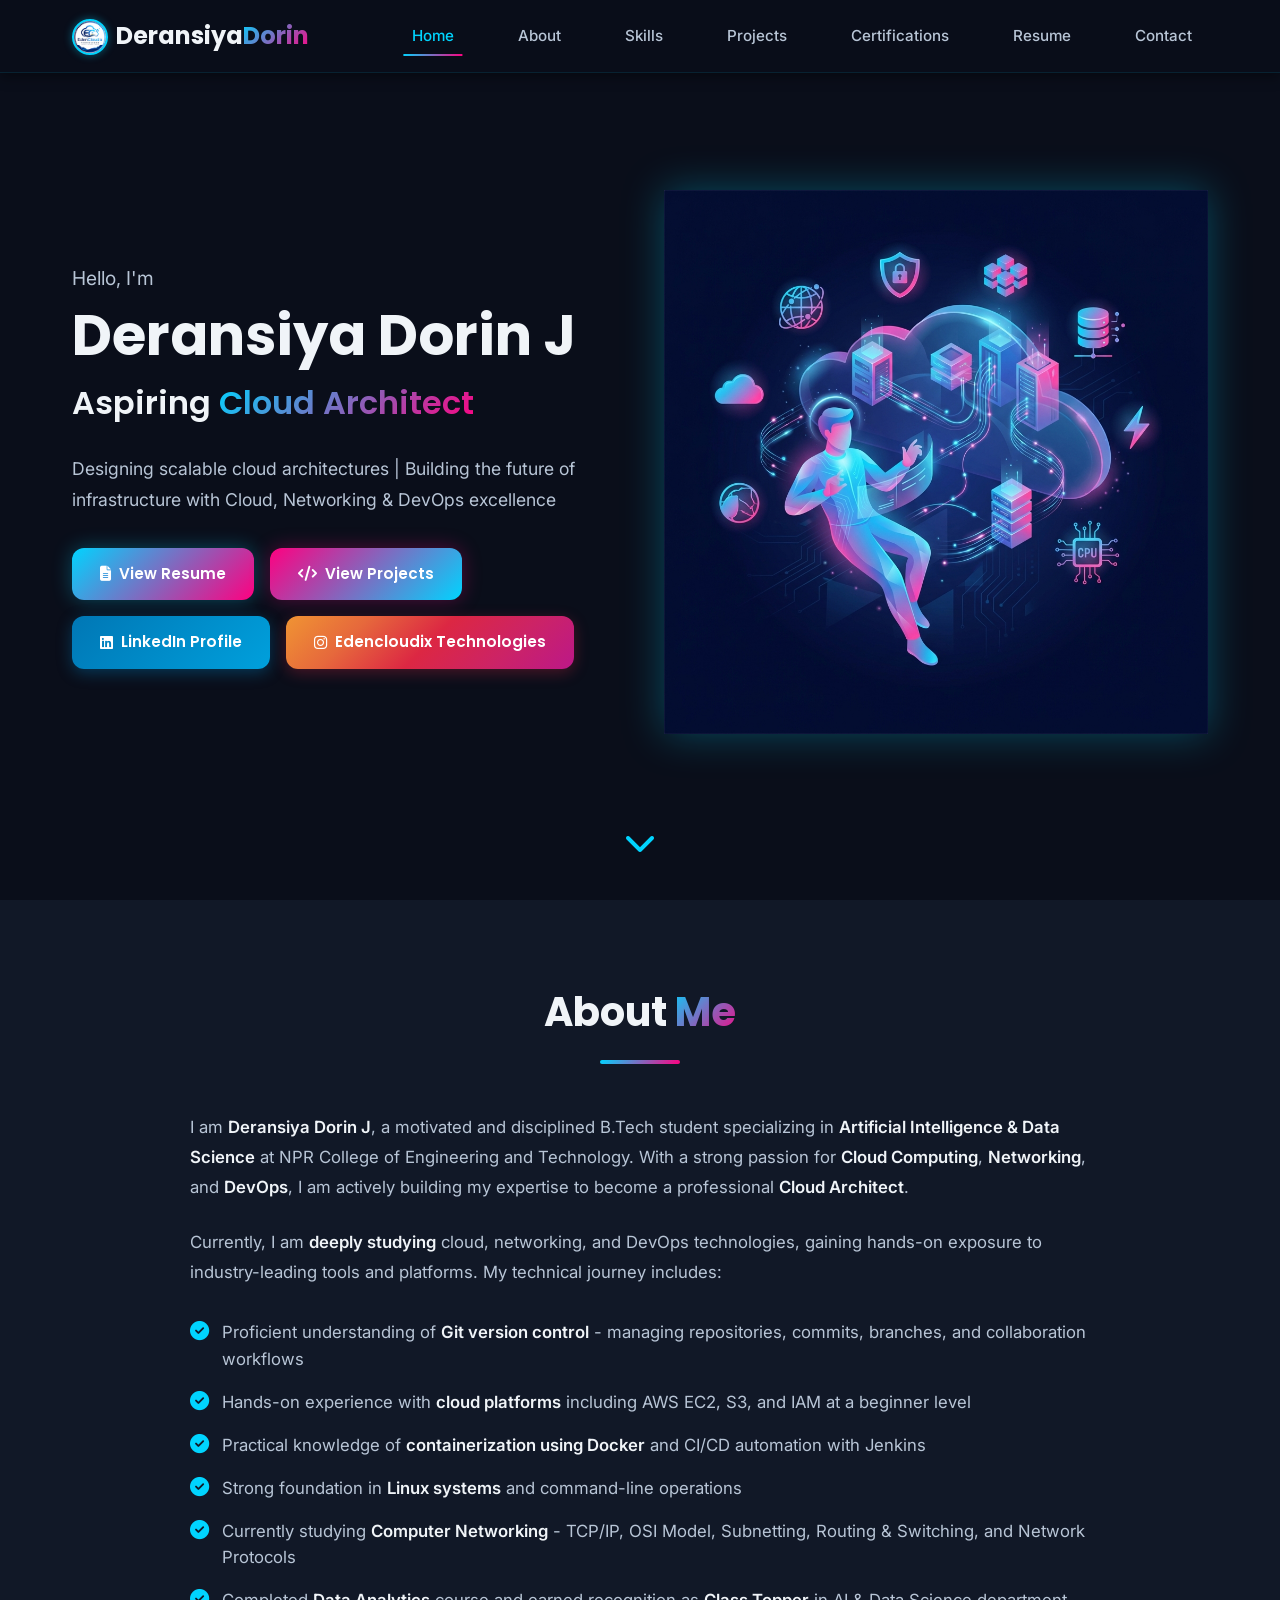
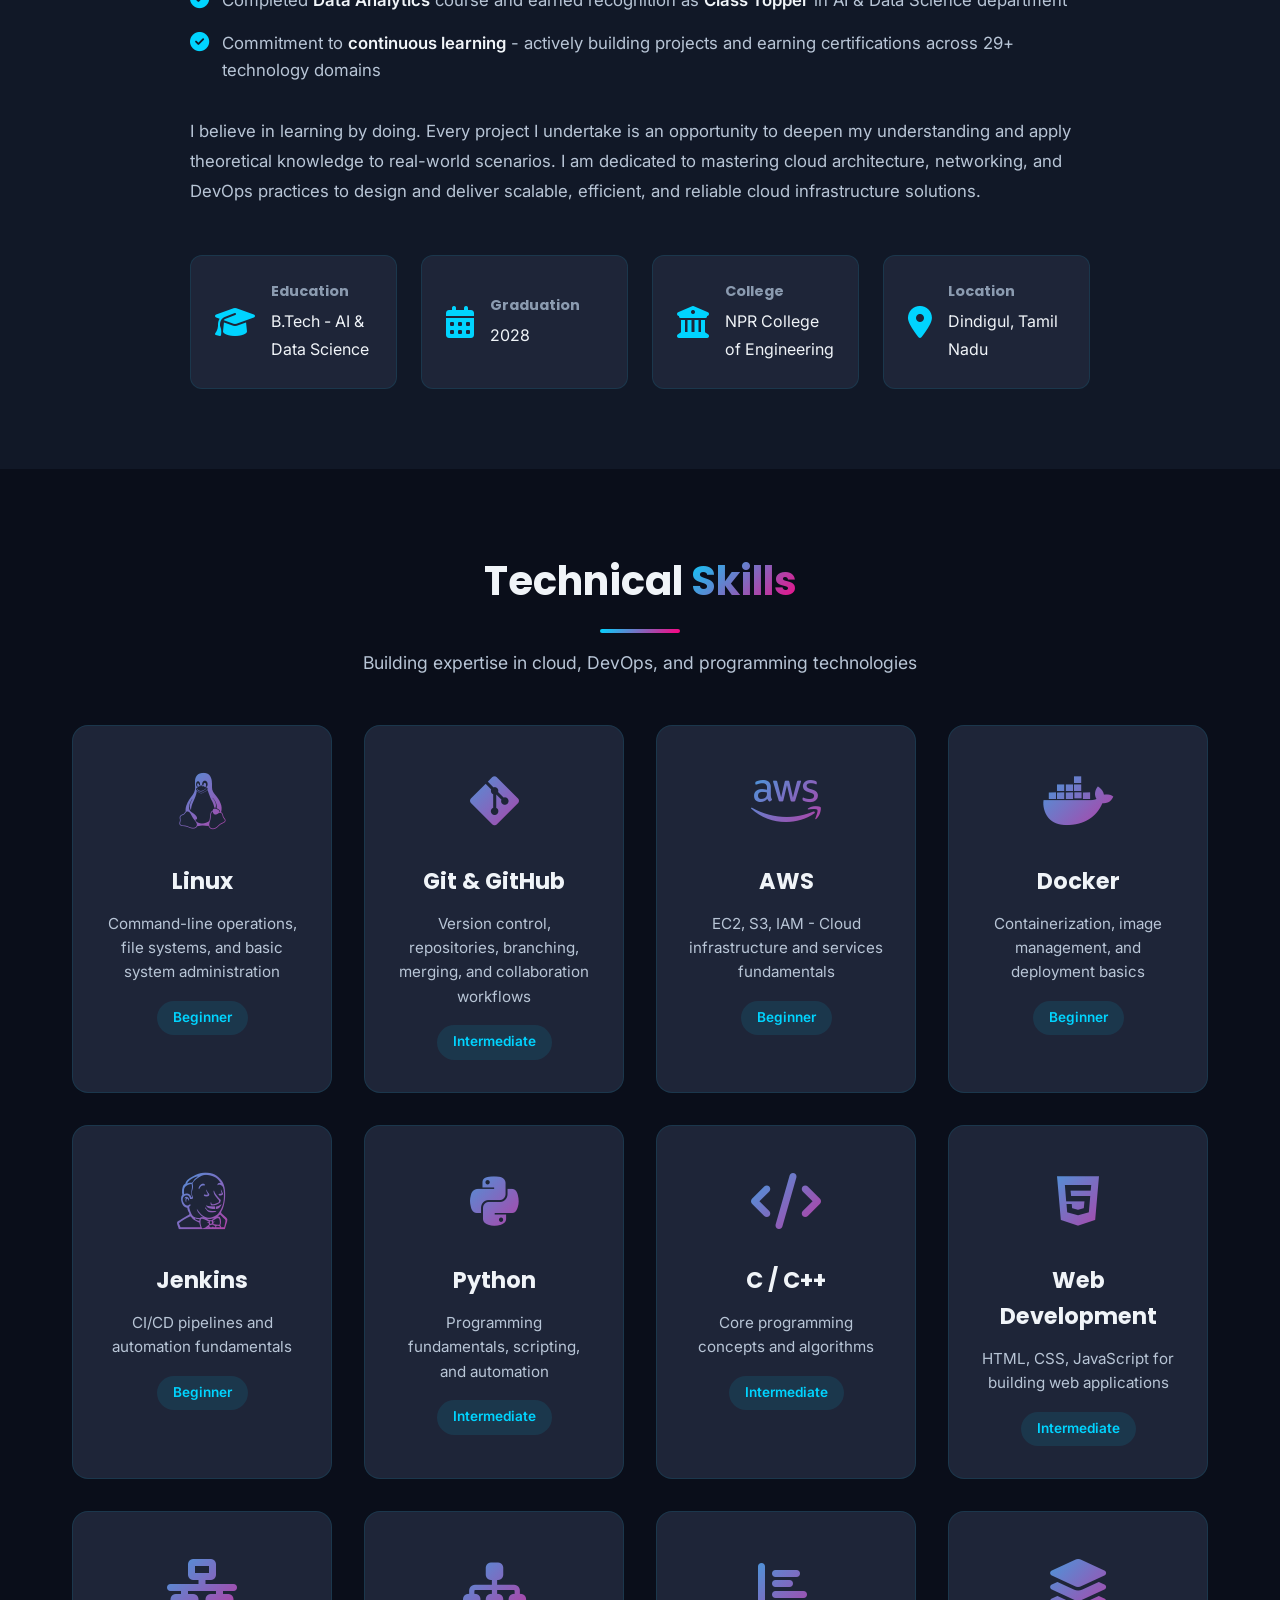
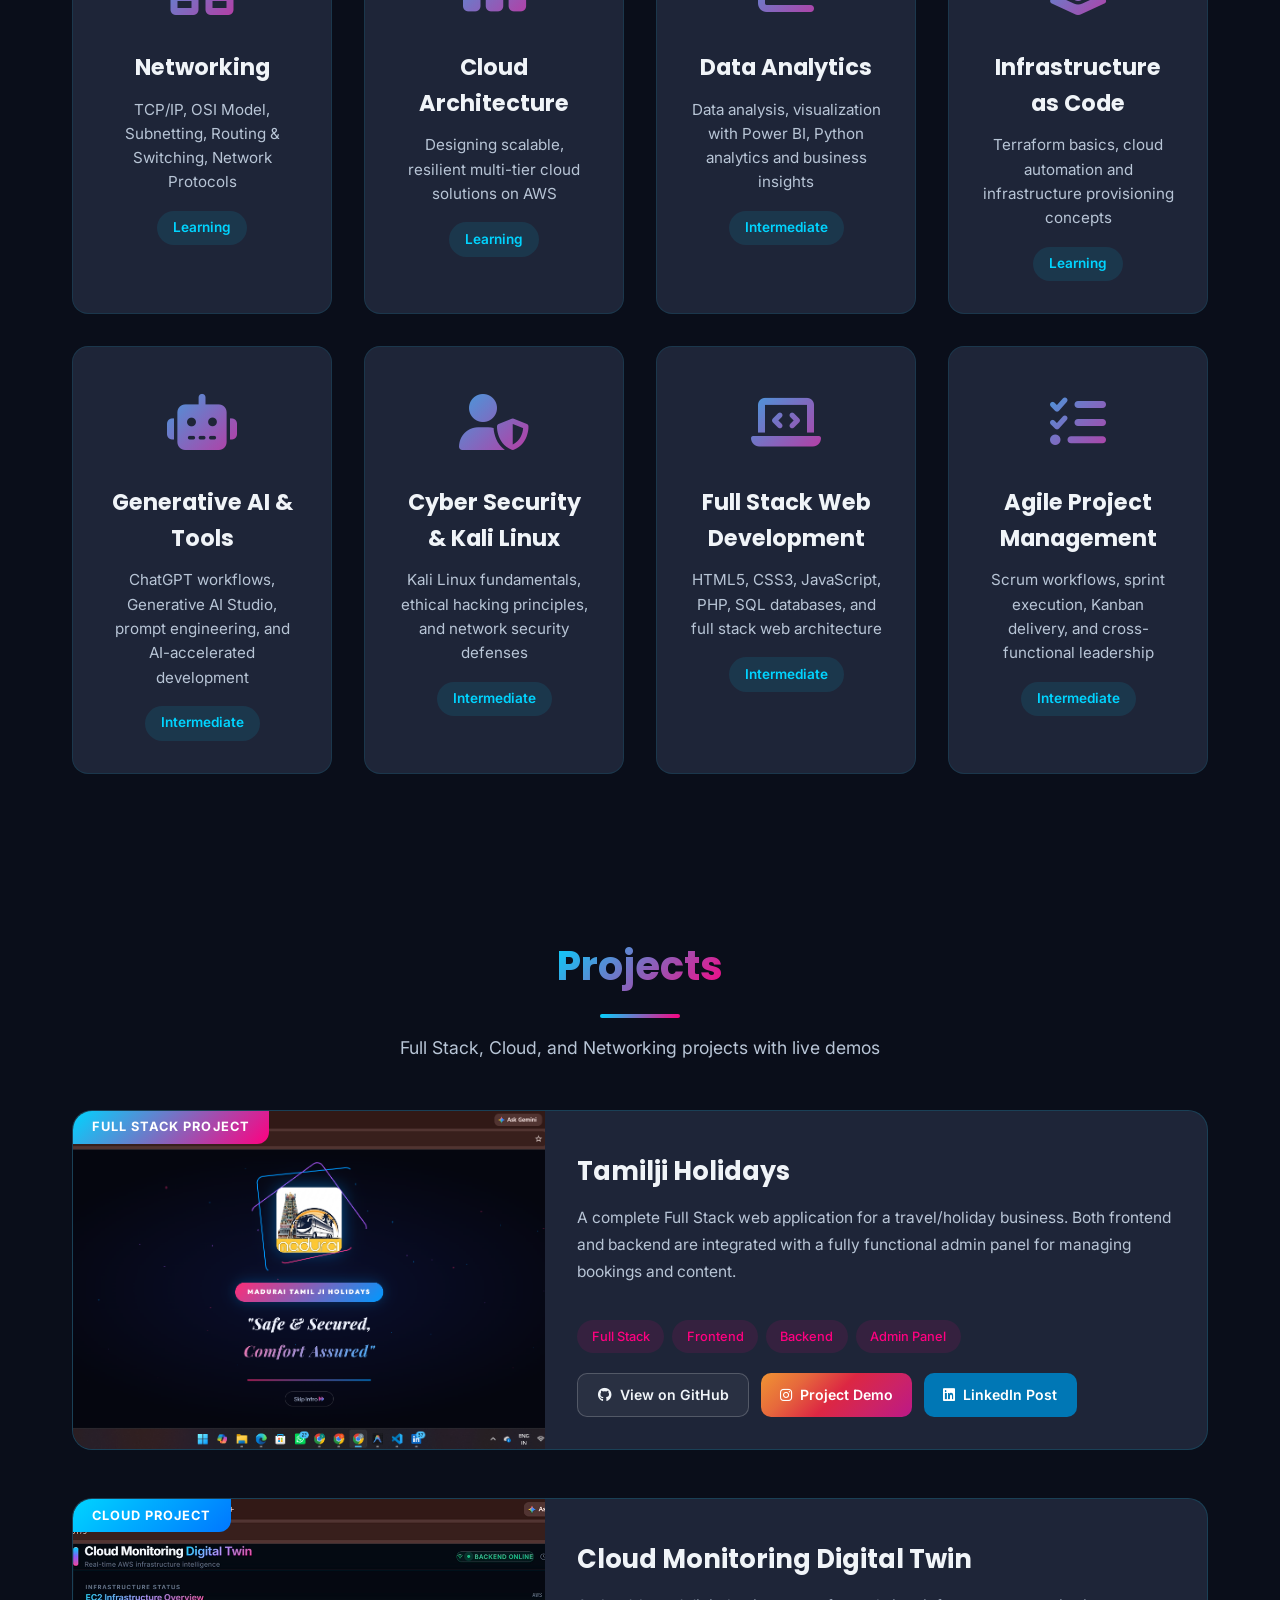
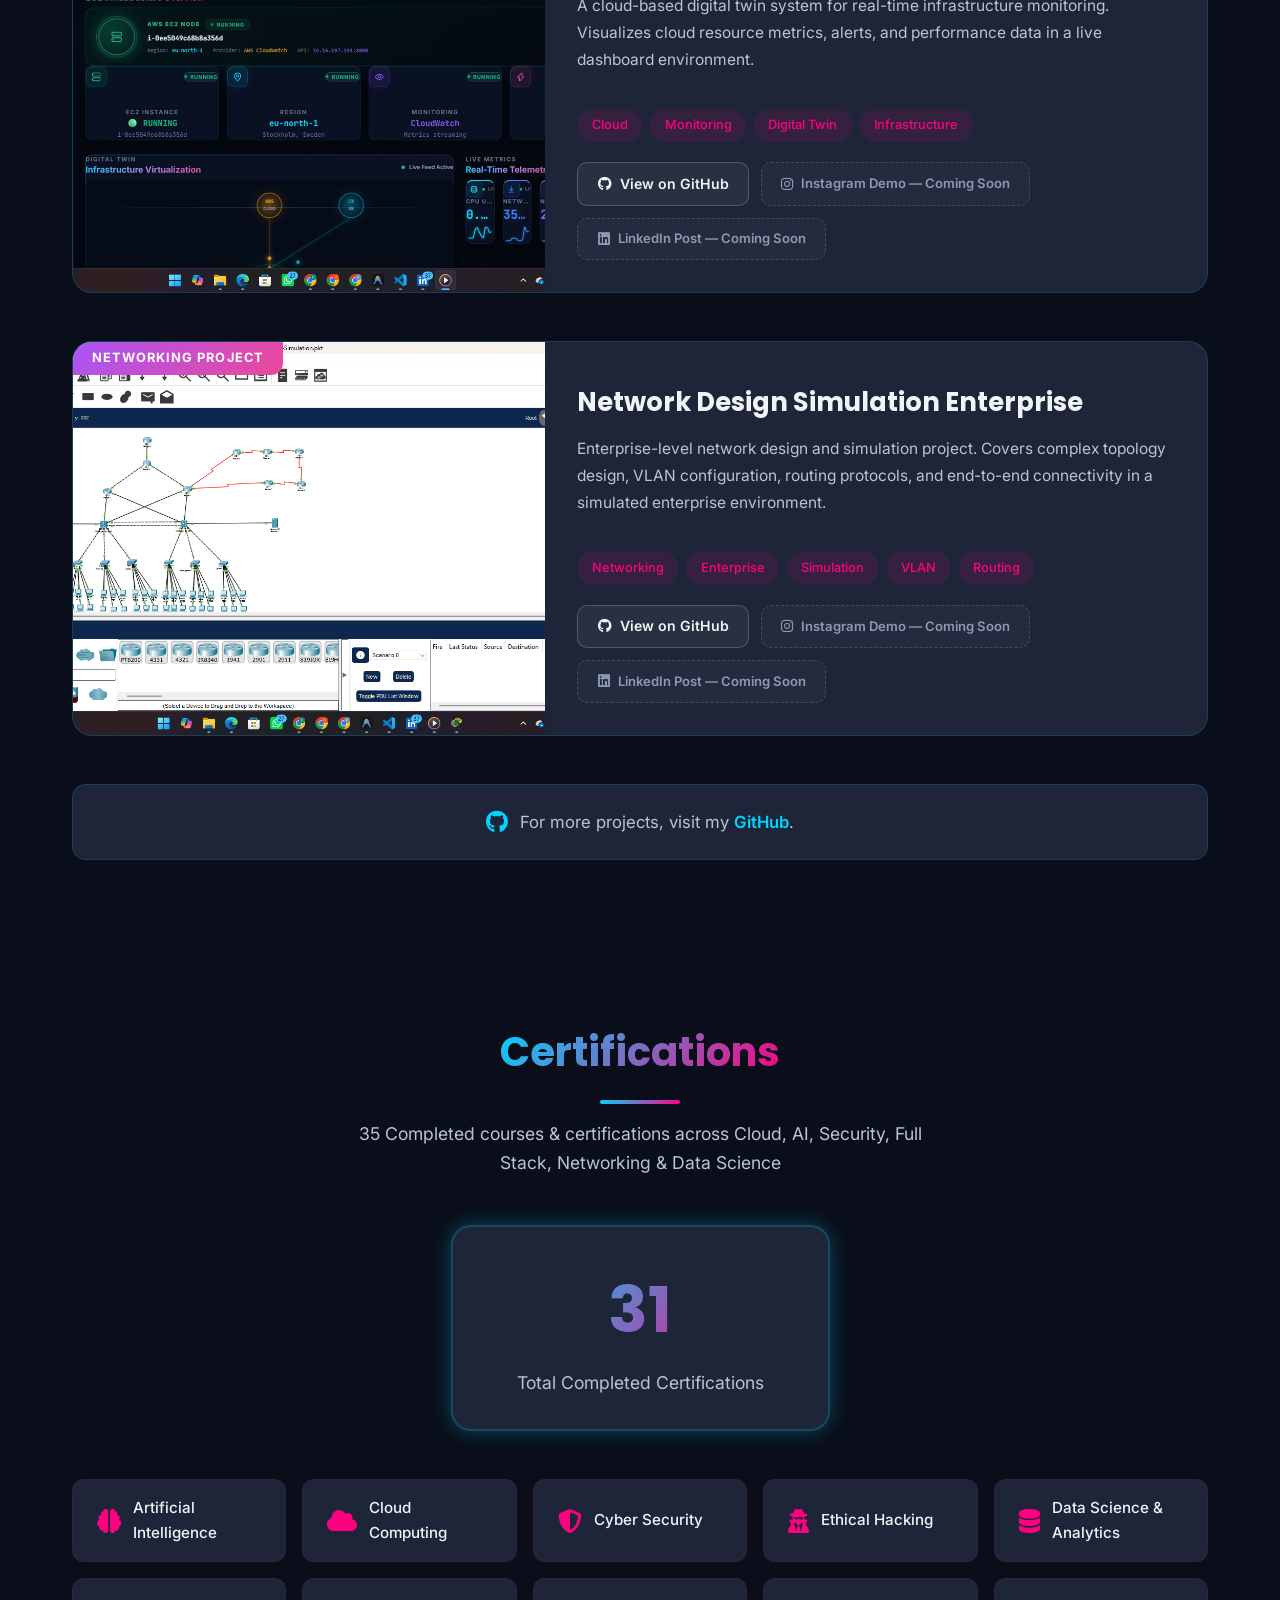
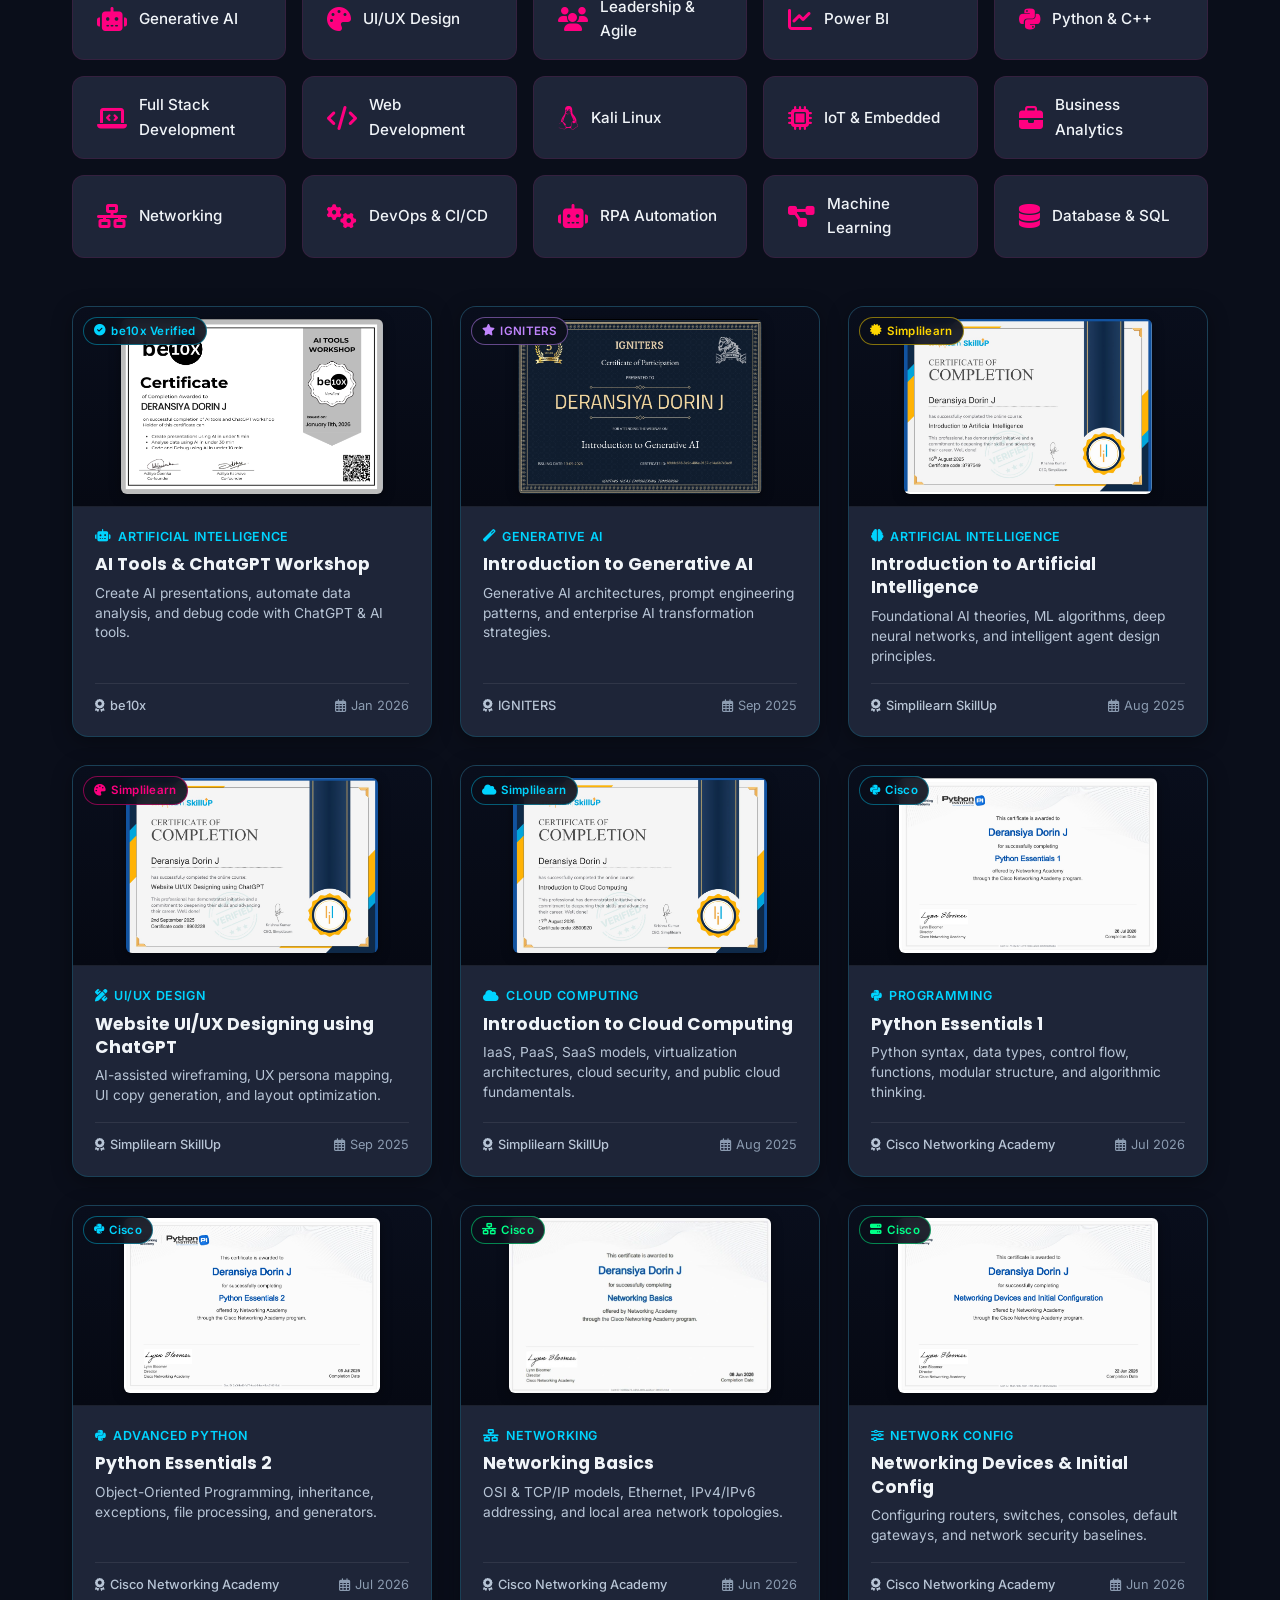
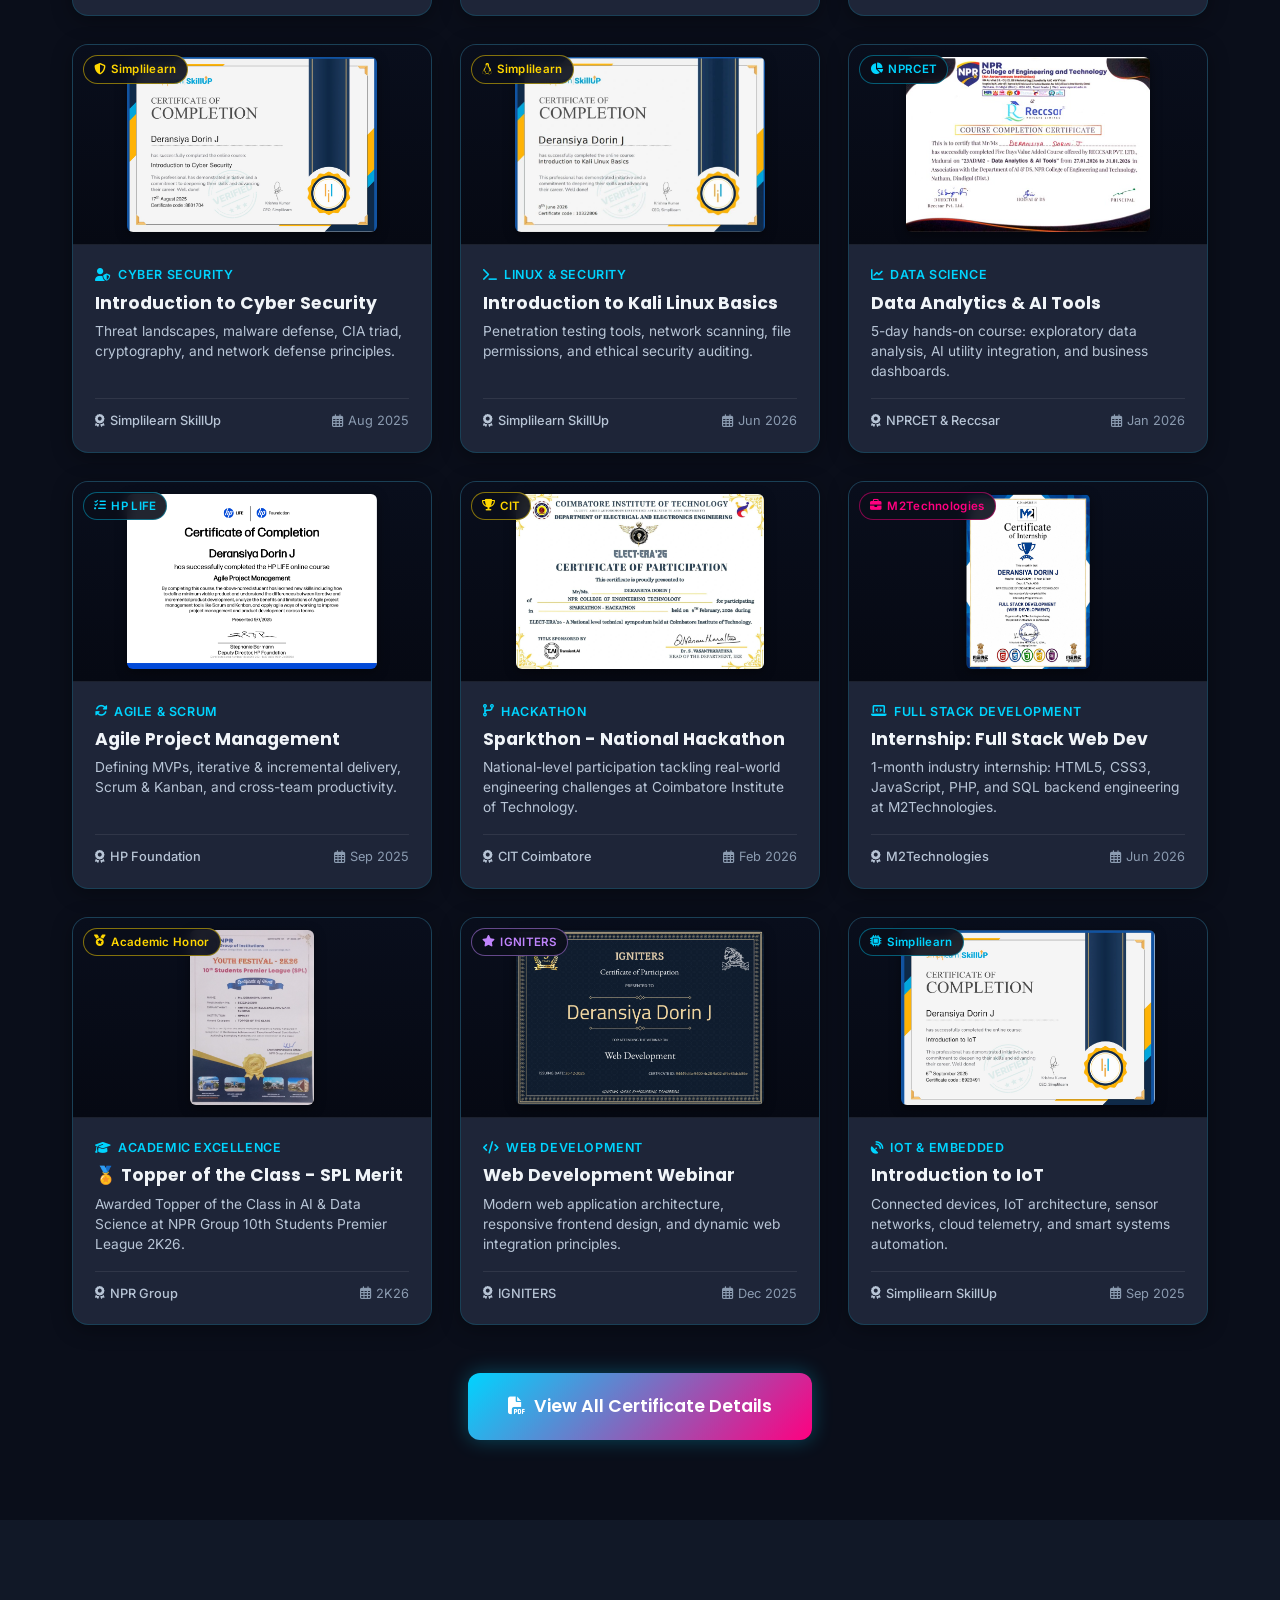
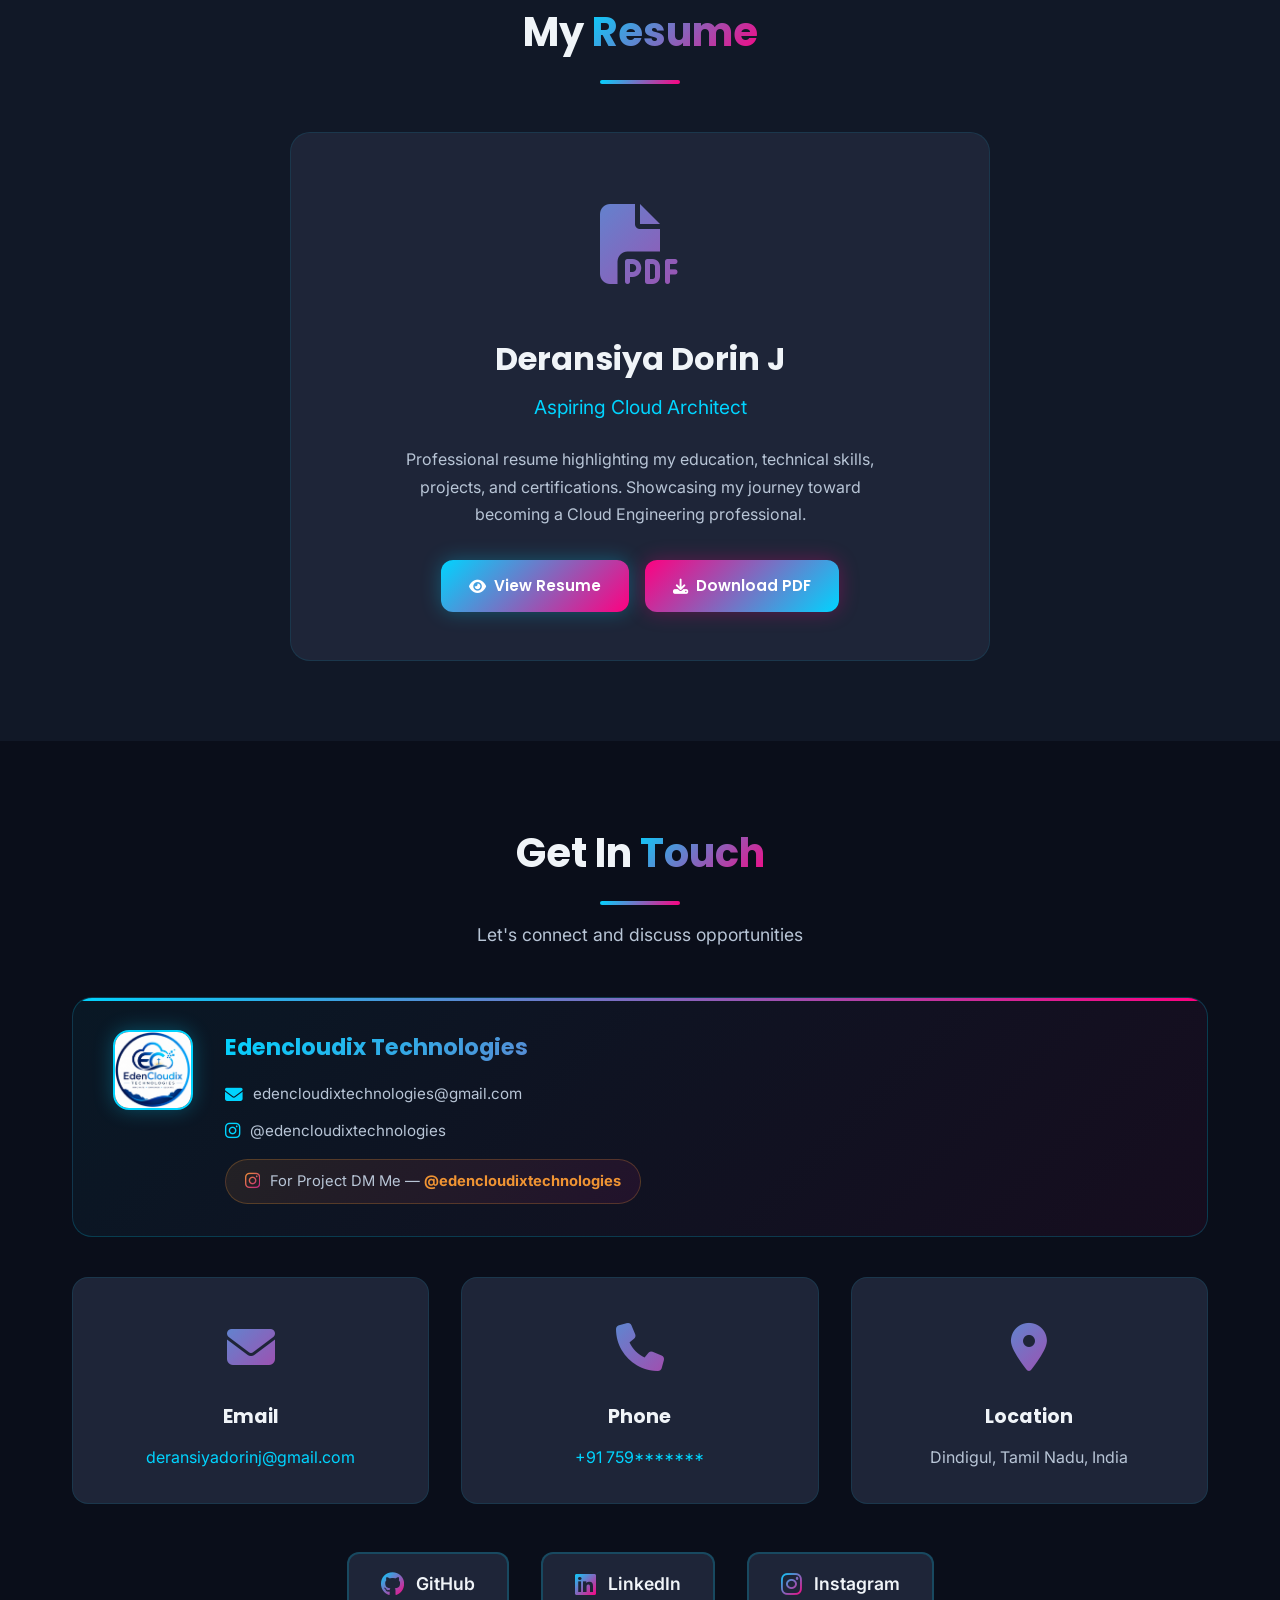
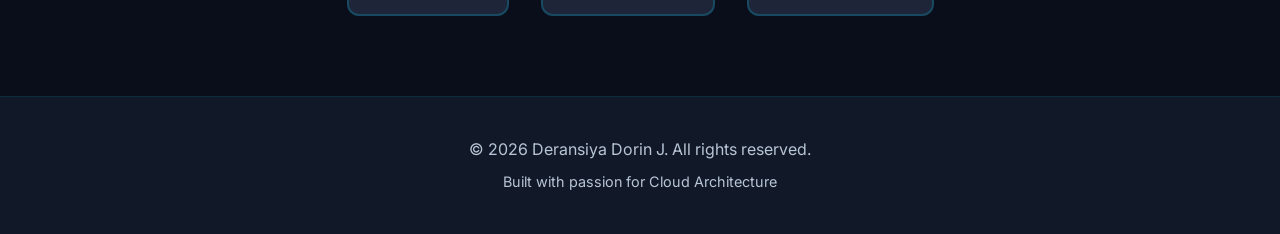
==== commit 3a2ee9f8: "intial commit" ====
--- a/index.html
+++ b/index.html
@@ -77,9 +77,8 @@
                         <a href="#projects" class="btn btn-secondary">
                             <i class="fas fa-code"></i> View Projects
                         </a>
-                        <a href="https://www.linkedin.com/in/deransiyadorin-j-a63185353?utm_source=share&utm_campaign=share_via&utm_content=profile&utm_medium=android_app"
-                            target="_blank" rel="noopener noreferrer" class="btn btn-linkedin"
-                            onclick="window.open(this.href, '_blank'); return false;">
+                        <a href="https://www.linkedin.com/in/deransiya-dorin-j-a63185353"
+                            target="_blank" rel="noopener noreferrer" class="btn btn-linkedin">
                             <i class="fab fa-linkedin"></i> LinkedIn Profile
                         </a>
                         <a href="https://www.instagram.com/edencloudixtechnologies?igsi=dWJnNTk3dWxyYWx6"
@@ -991,9 +990,8 @@
                     <i class="fab fa-github"></i>
                     <span>GitHub</span>
                 </a>
-                <a href="https://www.linkedin.com/in/deransiyadorin-j-a63185353?utm_source=share&utm_campaign=share_via&utm_content=profile&utm_medium=android_app"
-                    target="_blank" rel="noopener noreferrer" class="social-link"
-                    onclick="window.open(this.href, '_blank'); return false;">
+                <a href="https://www.linkedin.com/in/deransiya-dorin-j-a63185353"
+                    target="_blank" rel="noopener noreferrer" class="social-link">
                     <i class="fab fa-linkedin"></i>
                     <span>LinkedIn</span>
                 </a>
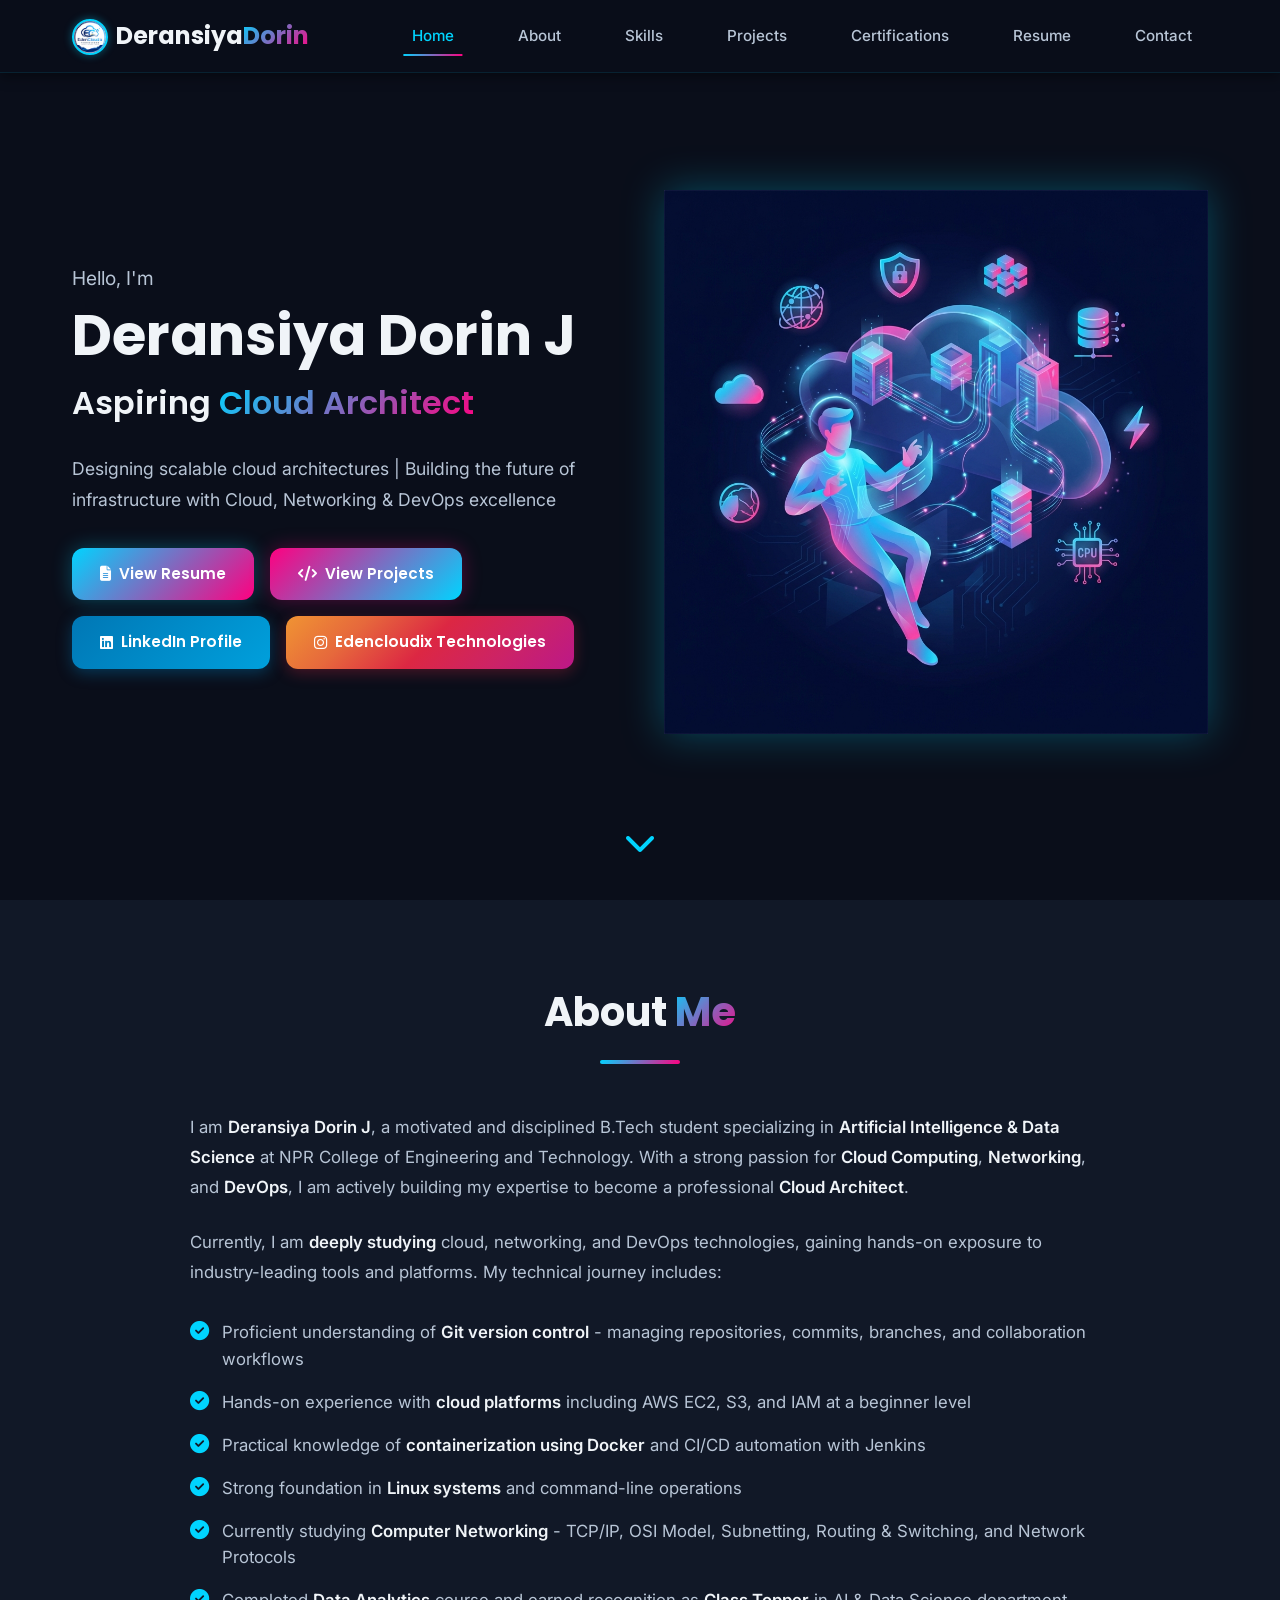
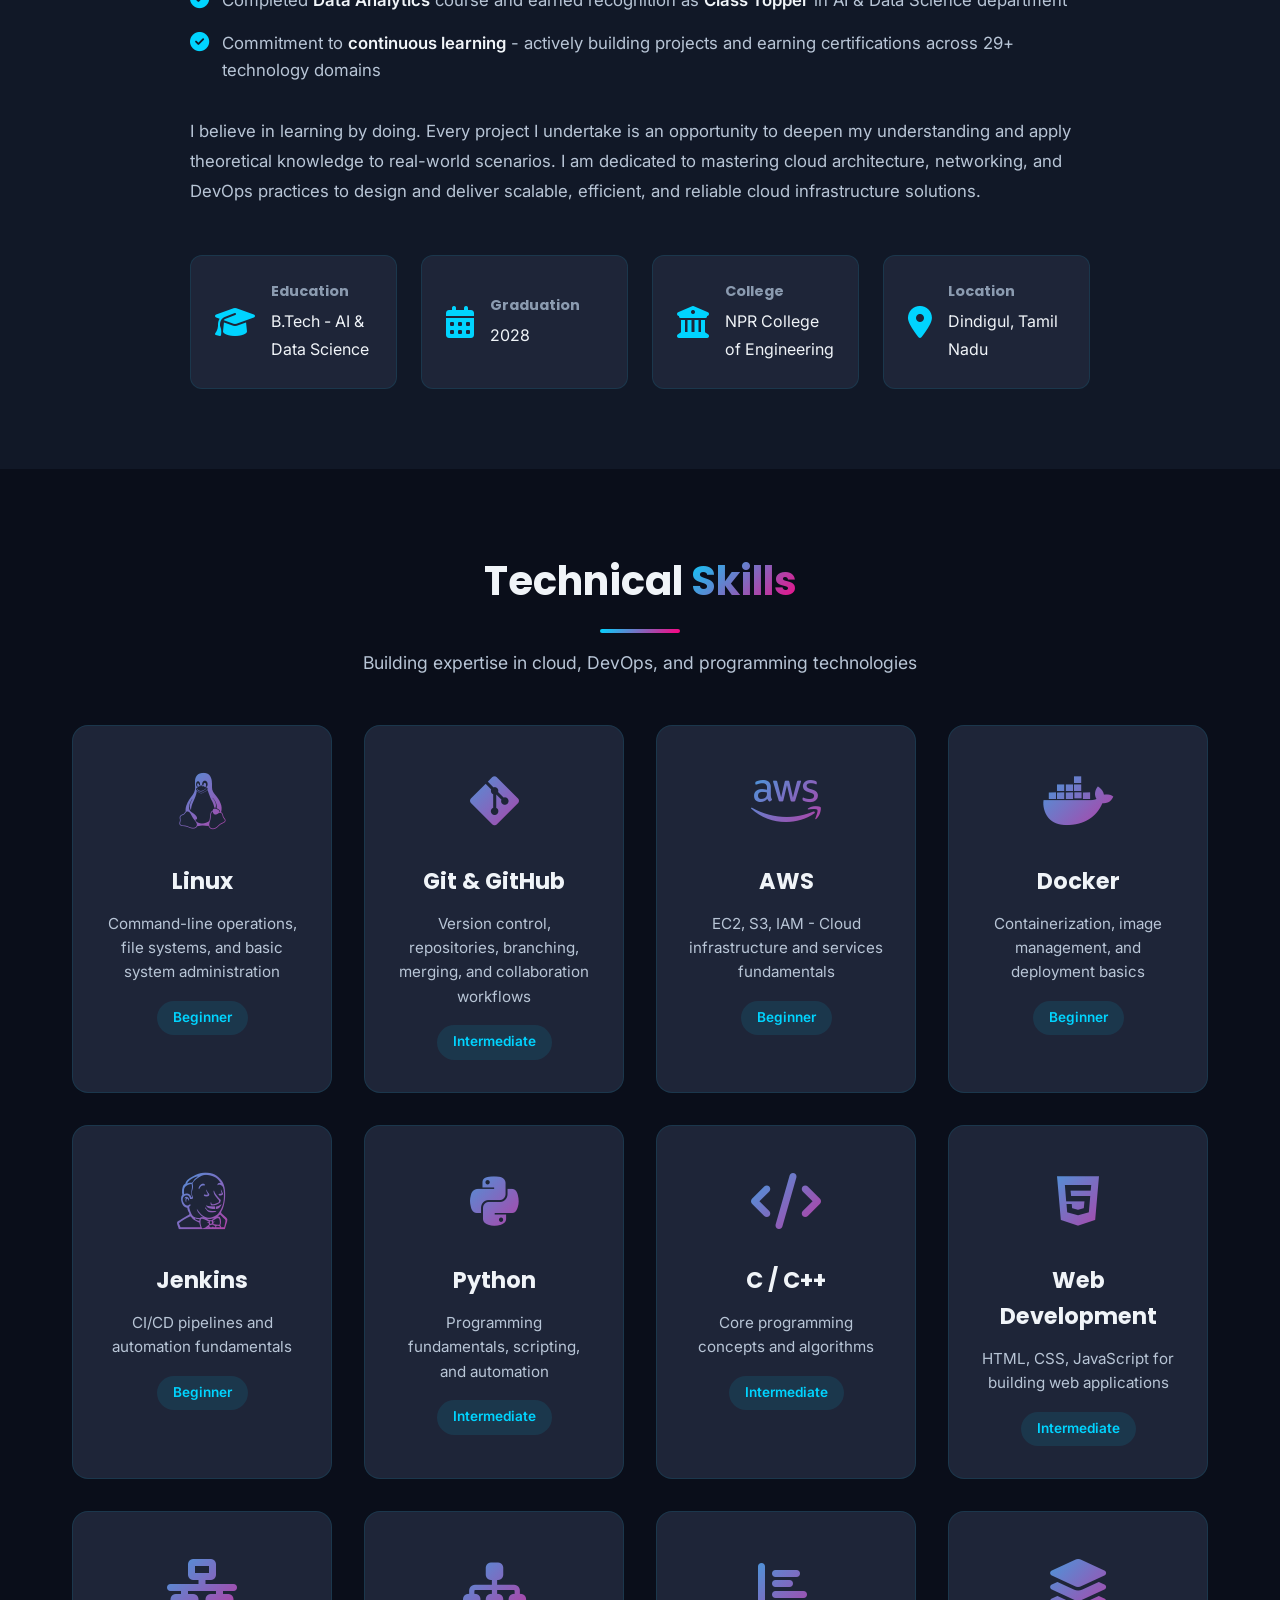
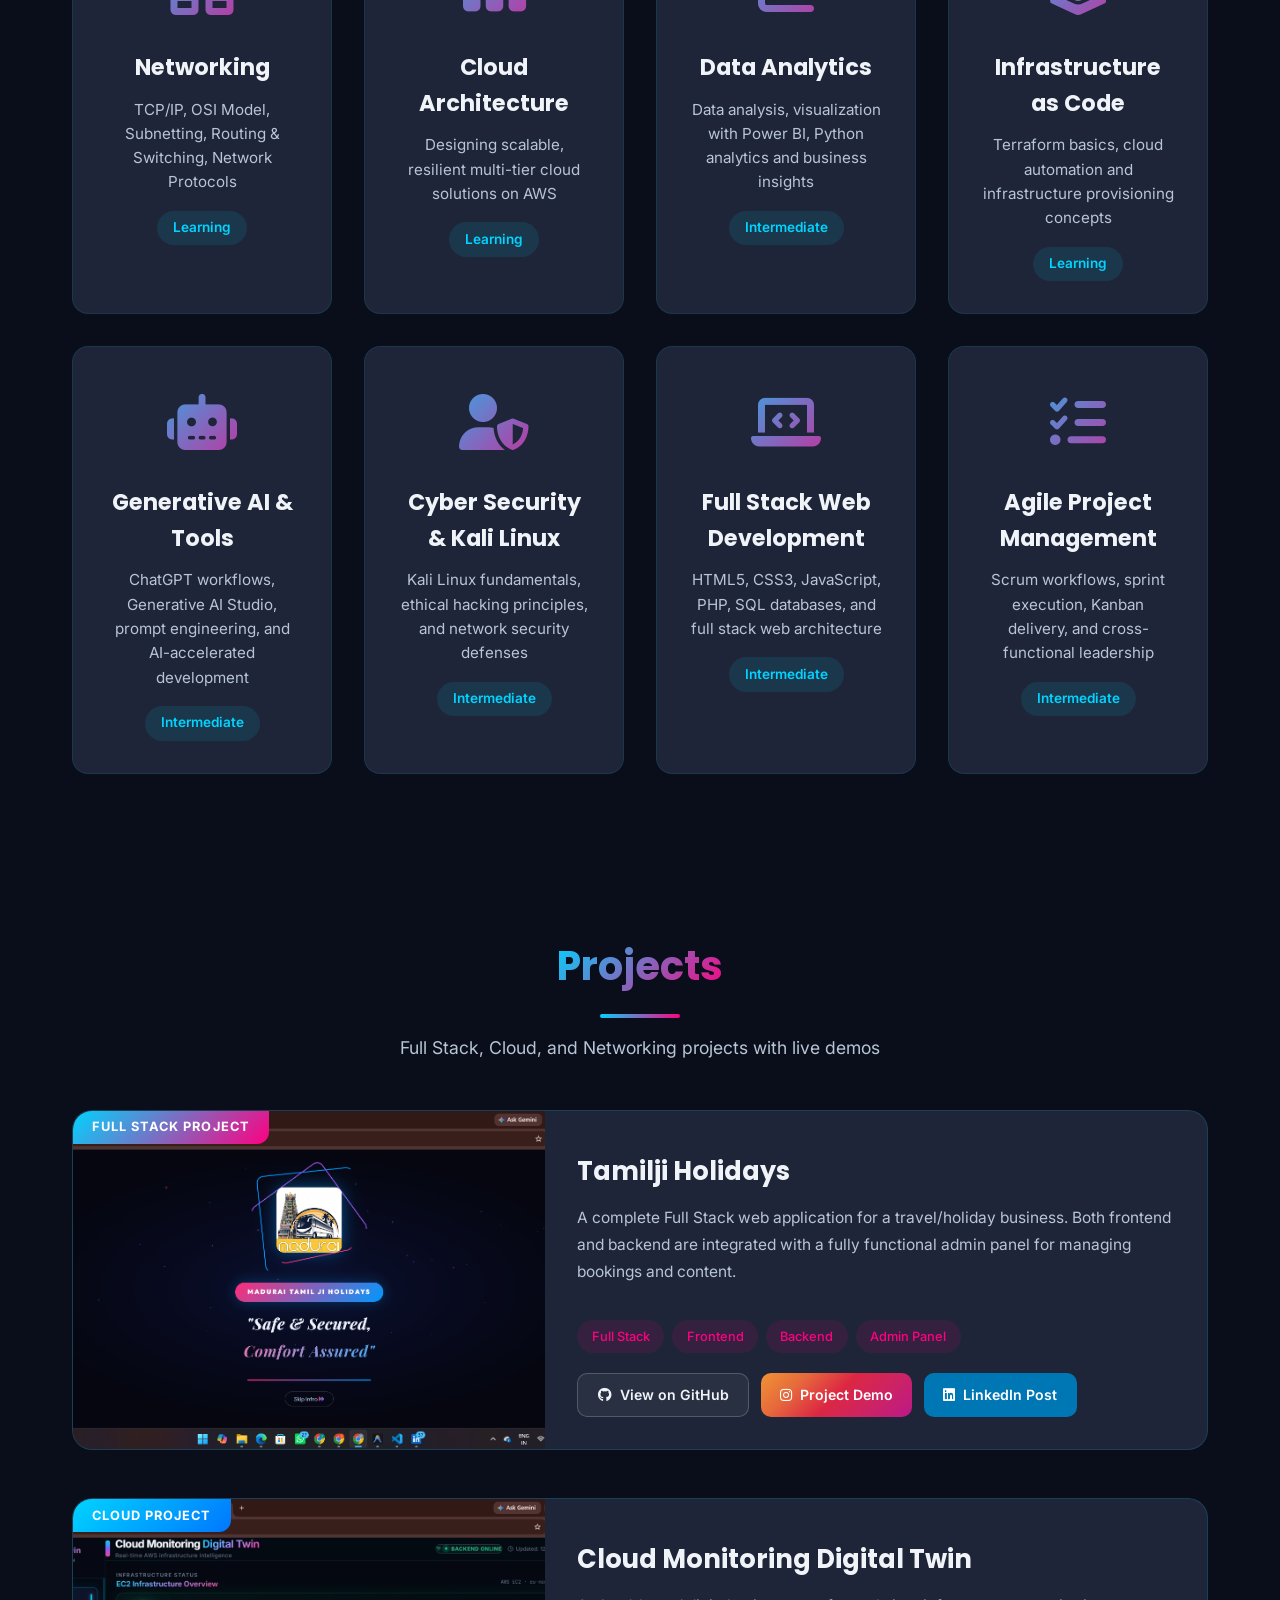
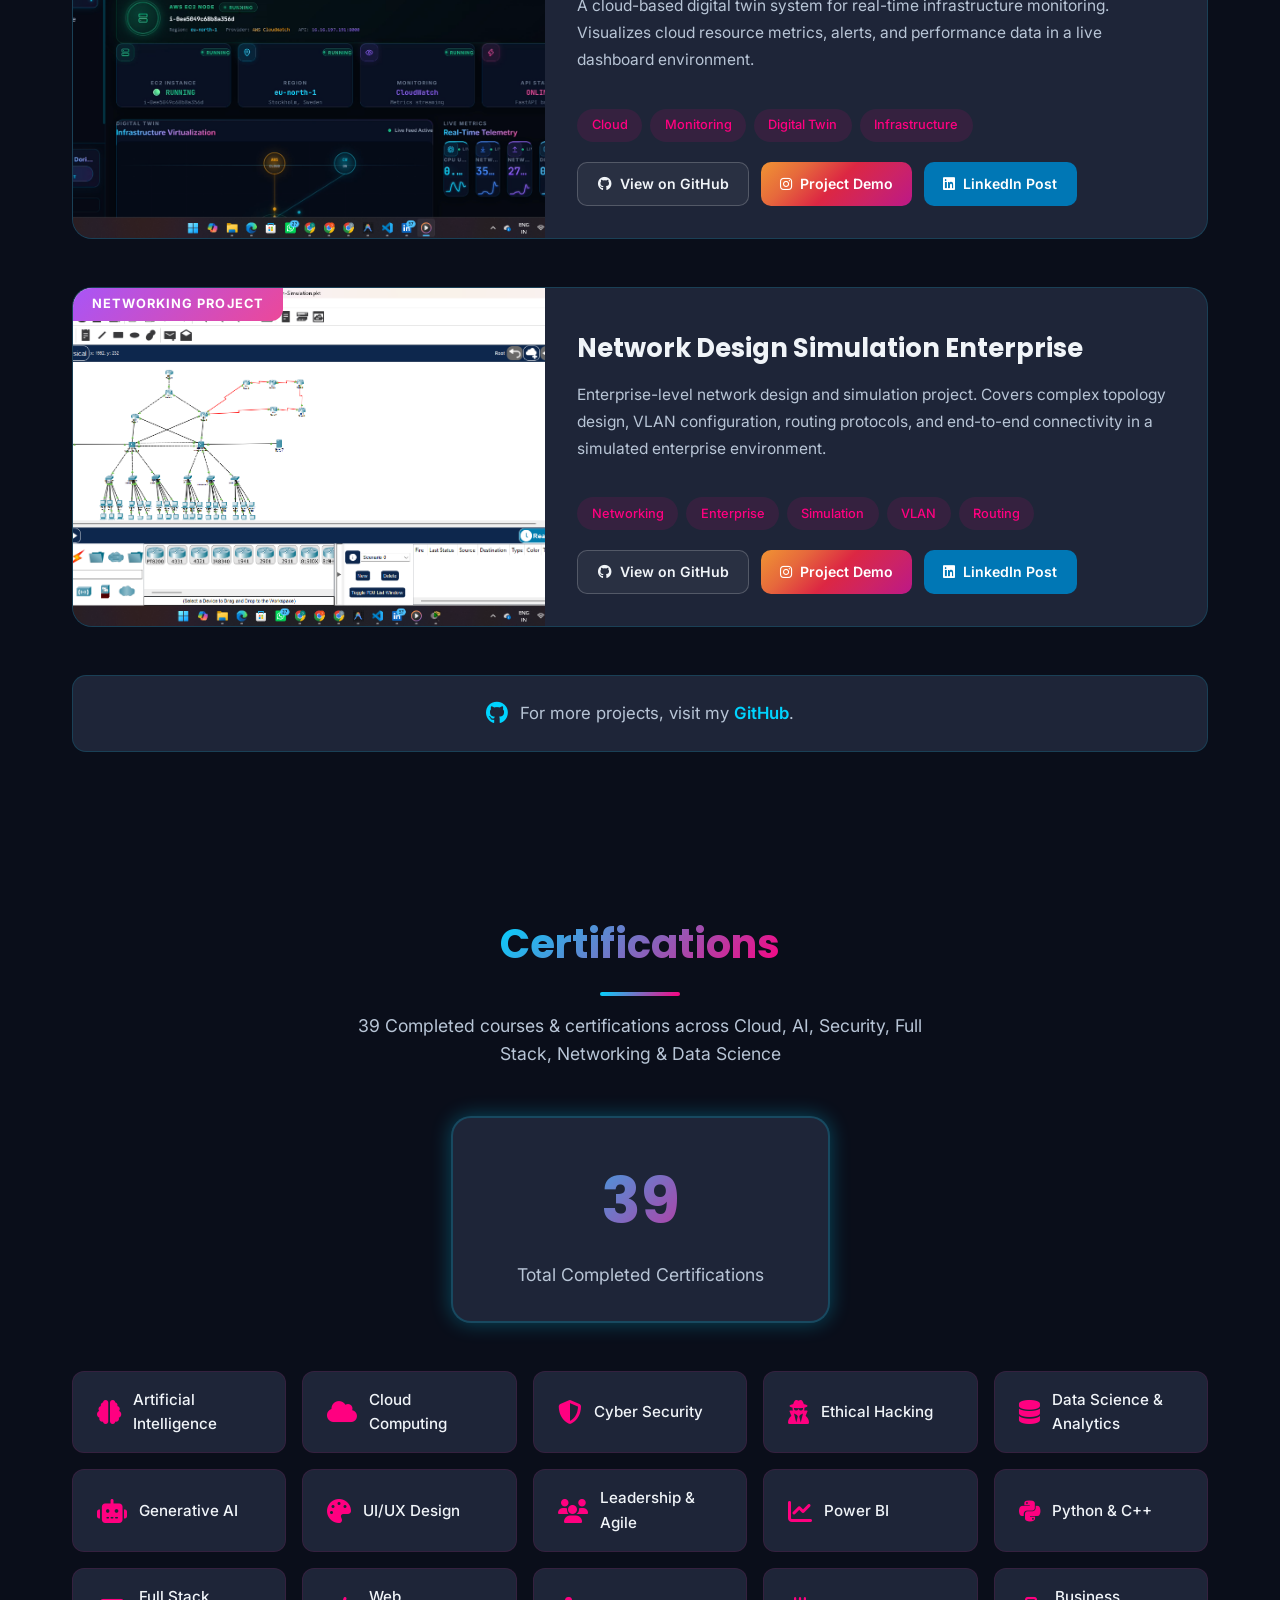
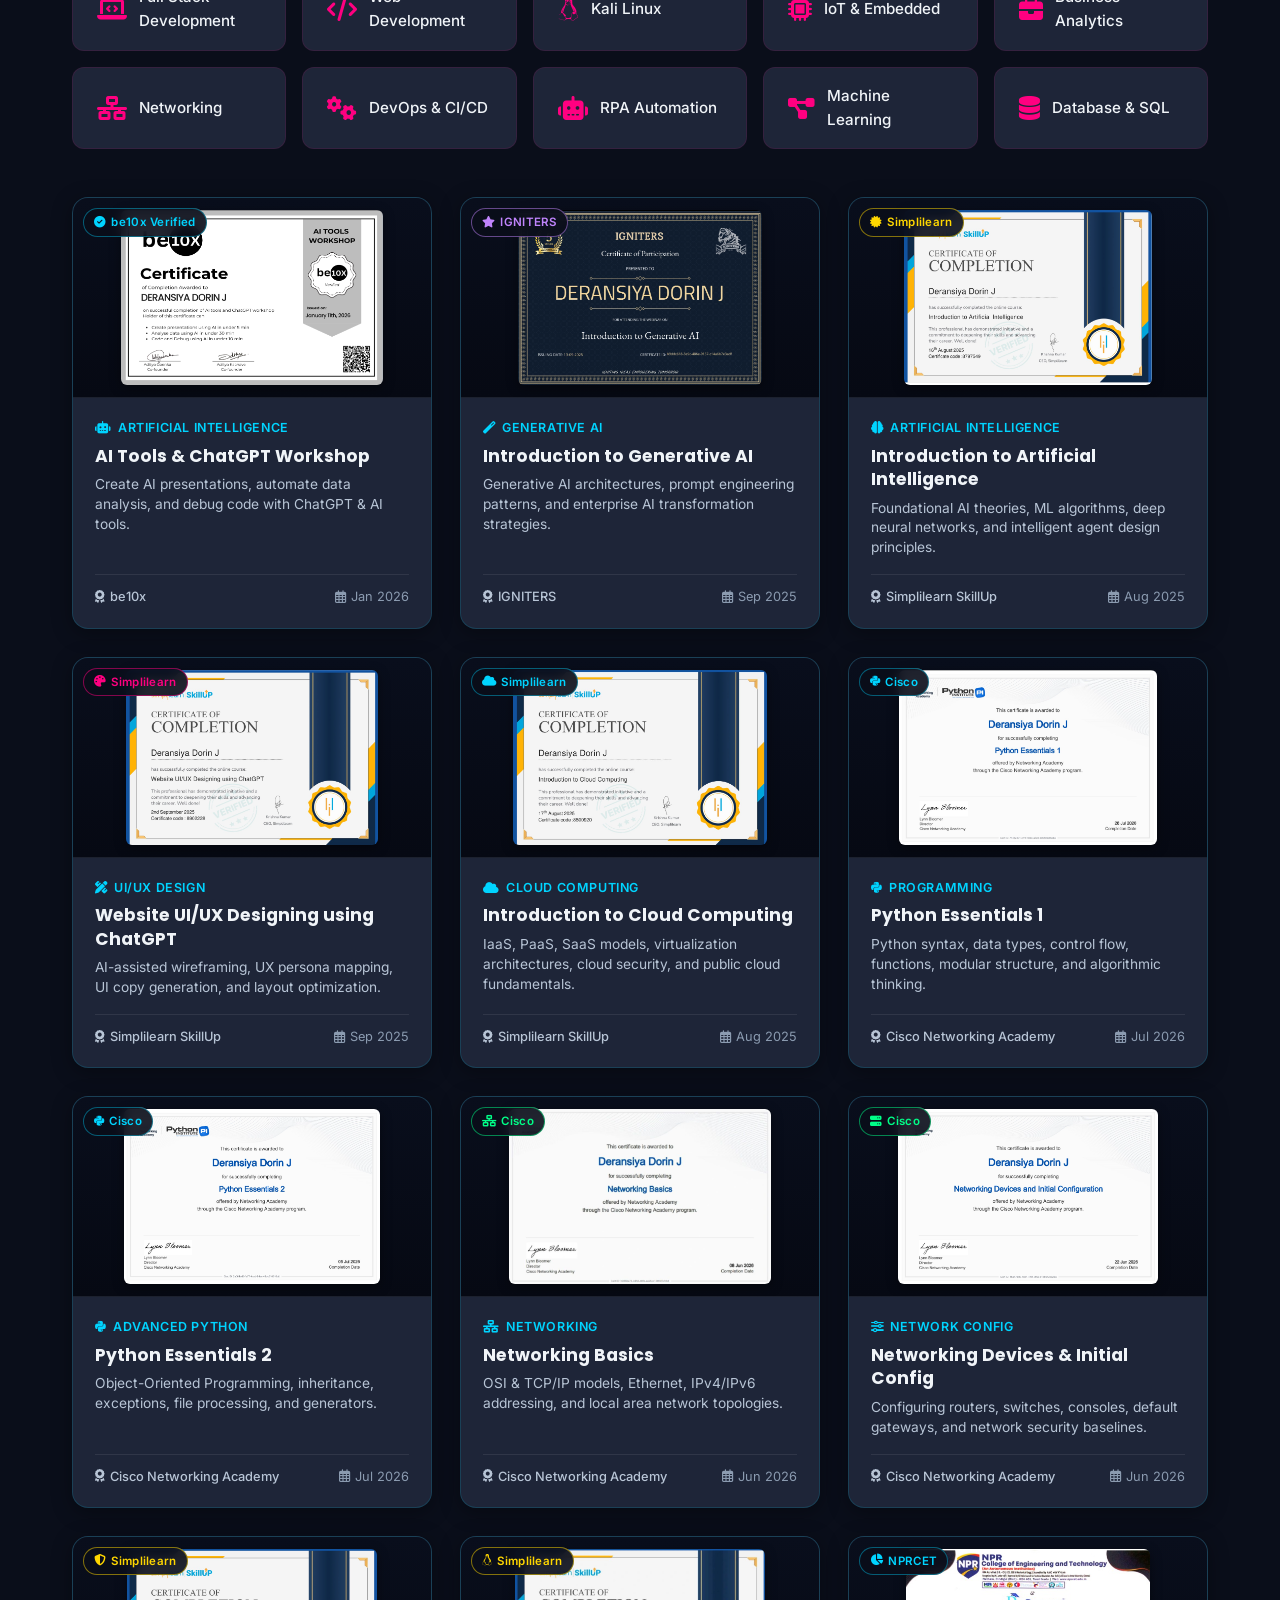
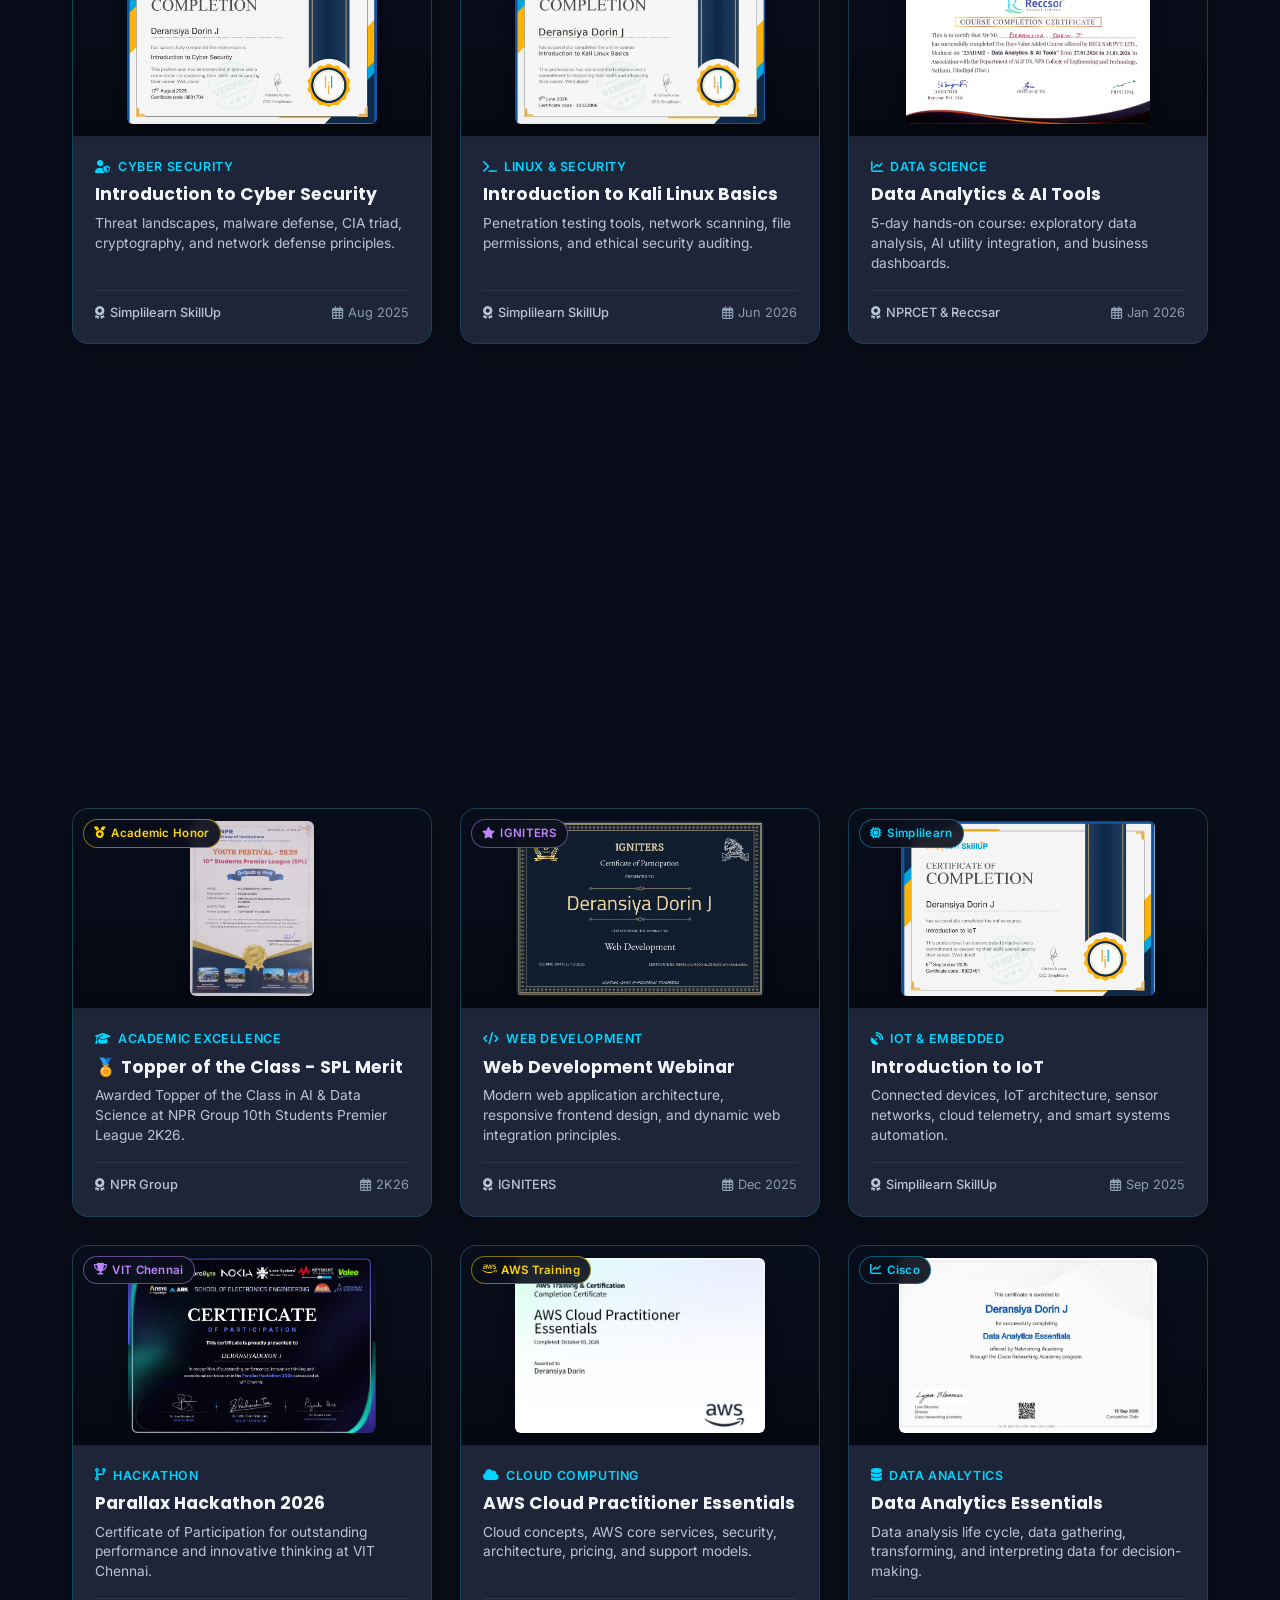
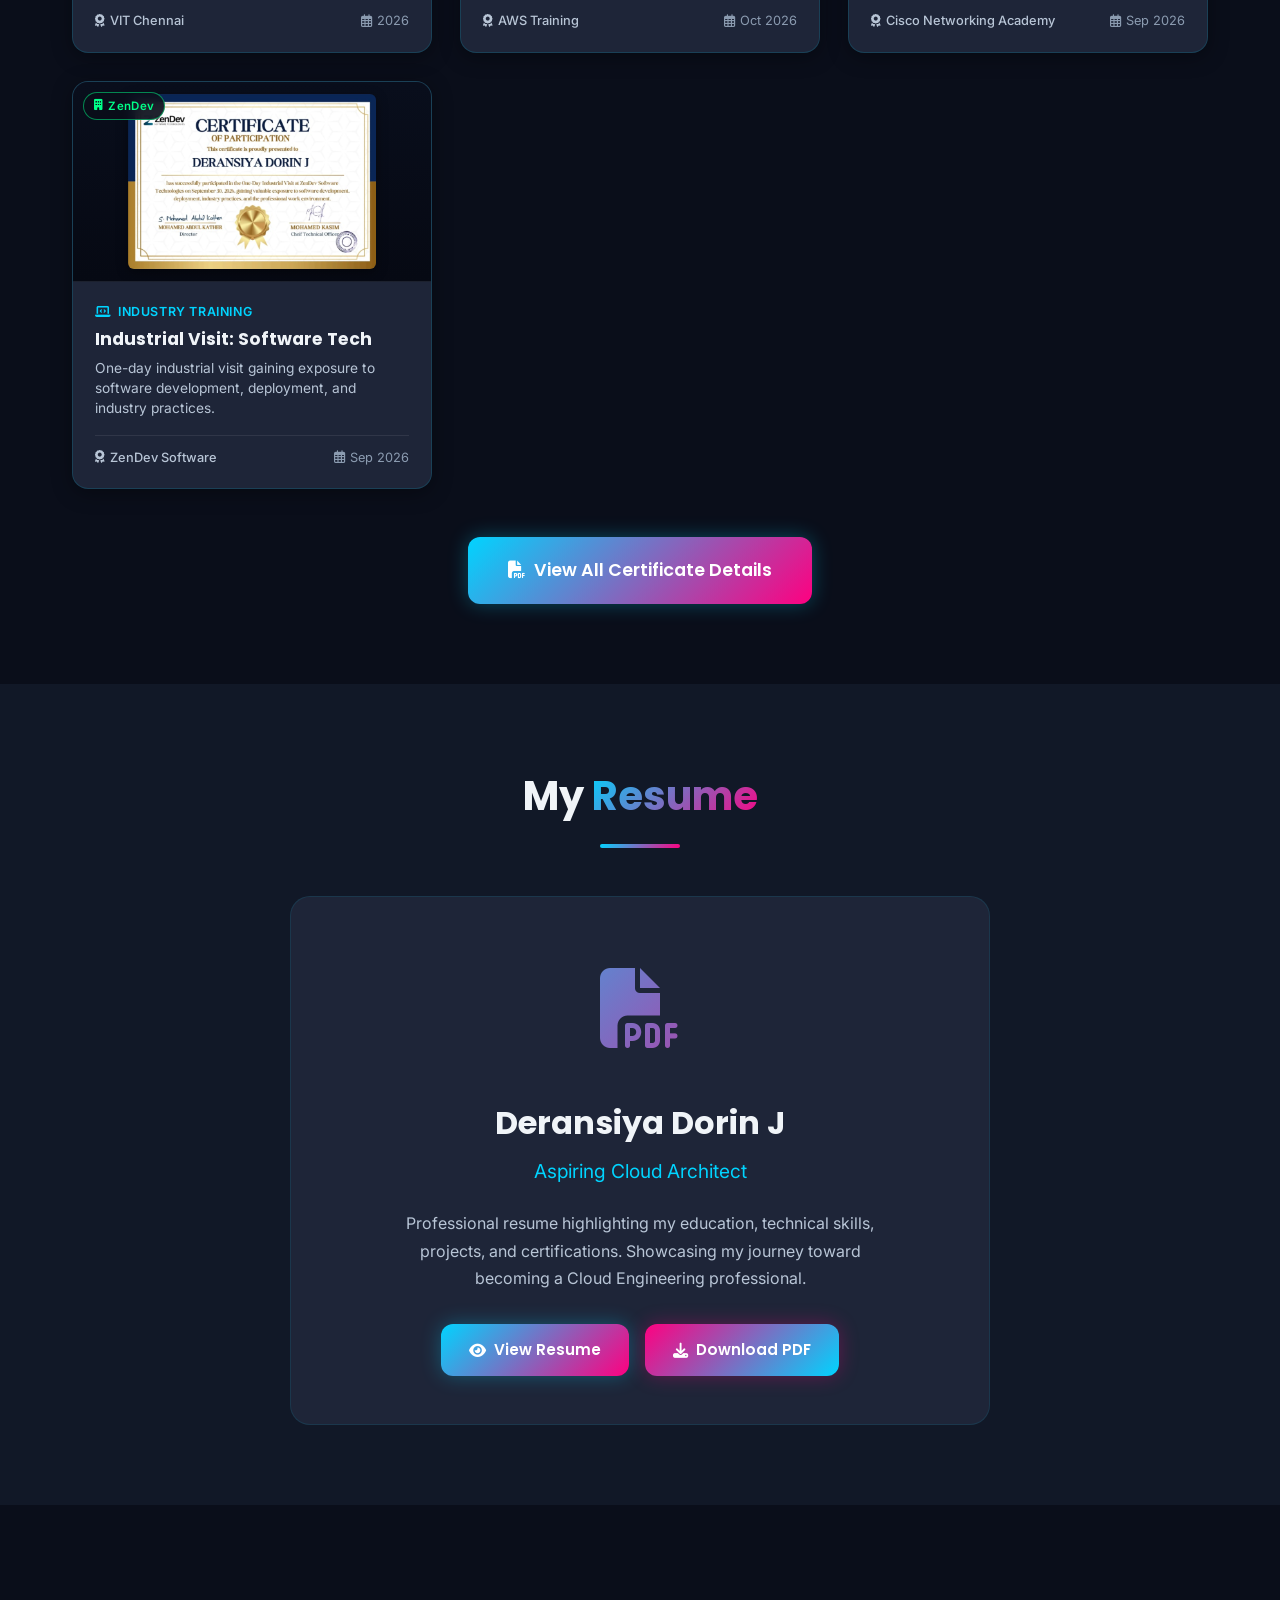
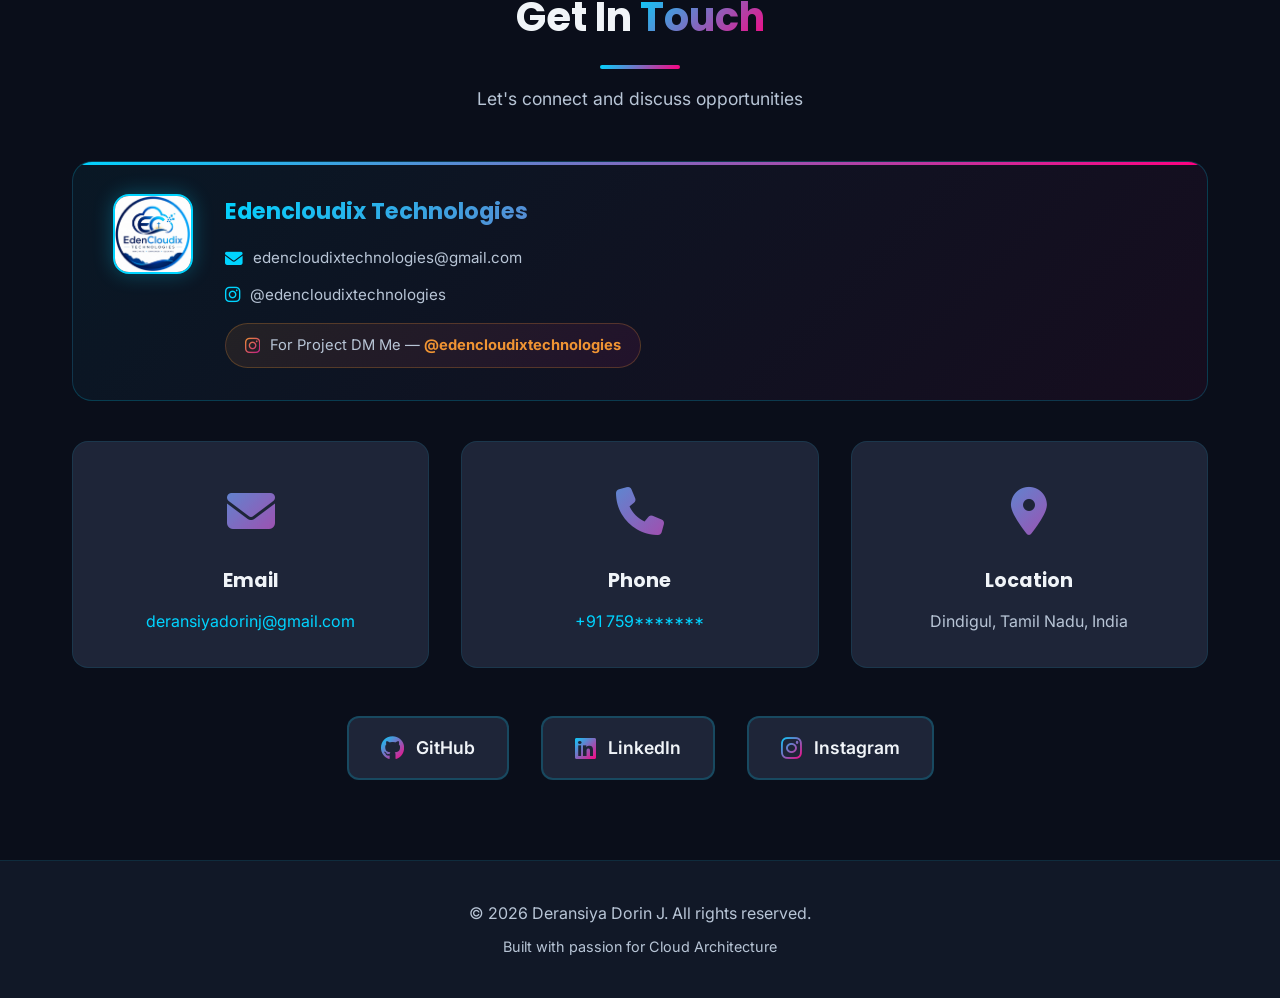
==== commit 3fedd496: "intial commit" ====
--- a/index.html
+++ b/index.html
@@ -351,7 +351,7 @@
                             <span class="tag">Admin Panel</span>
                         </div>
                         <div class="vp-links">
-                            <a href="https://github.com/deransiyadorinj/tamilji-holidays.git" target="_blank" rel="noopener noreferrer" class="vp-btn vp-btn-github">
+                            <a href="https://github.com/deransiyadorinj/Tamiljiholidays-Frontend" target="_blank" rel="noopener noreferrer" class="vp-btn vp-btn-github">
                                 <i class="fab fa-github"></i> View on GitHub
                             </a>
                             <a href="https://www.instagram.com/reel/Dc0Atgyvs0s" target="_blank" rel="noopener noreferrer" class="vp-btn vp-btn-insta">
@@ -386,15 +386,15 @@
                             <span class="tag">Infrastructure</span>
                         </div>
                         <div class="vp-links">
-                            <a href="https://github.com/deransiyadorinj/cloud-monitoring-digital-twin.git" target="_blank" rel="noopener noreferrer" class="vp-btn vp-btn-github">
+                            <a href="https://github.com/deransiyadorinj/Cloud-Monitoring-Digital-Twin" target="_blank" rel="noopener noreferrer" class="vp-btn vp-btn-github">
                                 <i class="fab fa-github"></i> View on GitHub
                             </a>
-                            <span class="vp-btn vp-btn-placeholder">
-                                <i class="fab fa-instagram"></i> <em>Instagram Demo &mdash; Coming Soon</em>
-                            </span>
-                            <span class="vp-btn vp-btn-placeholder">
-                                <i class="fab fa-linkedin"></i> <em>LinkedIn Post &mdash; Coming Soon</em>
-                            </span>
+                            <a href="https://www.instagram.com/reel/DdQpowHuWXO/?psln=MWZyYmNsNTdxN2ttMA==" target="_blank" rel="noopener noreferrer" class="vp-btn vp-btn-insta">
+                                <i class="fab fa-instagram"></i> Project Demo
+                            </a>
+                            <a href="https://lnkd.in/p/gvDaSWSj" target="_blank" rel="noopener noreferrer" class="vp-btn vp-btn-linkedin">
+                                <i class="fab fa-linkedin"></i> LinkedIn Post
+                            </a>
                         </div>
                     </div>
                 </div>
@@ -422,15 +422,15 @@
                             <span class="tag">Routing</span>
                         </div>
                         <div class="vp-links">
-                            <a href="https://github.com/deransiyadorinj/network-design-simulation.git" target="_blank" rel="noopener noreferrer" class="vp-btn vp-btn-github">
+                            <a href="https://github.com/deransiyadorinj/Enterprise-Network-Design-Simulation" target="_blank" rel="noopener noreferrer" class="vp-btn vp-btn-github">
                                 <i class="fab fa-github"></i> View on GitHub
                             </a>
-                            <span class="vp-btn vp-btn-placeholder">
-                                <i class="fab fa-instagram"></i> <em>Instagram Demo &mdash; Coming Soon</em>
-                            </span>
-                            <span class="vp-btn vp-btn-placeholder">
-                                <i class="fab fa-linkedin"></i> <em>LinkedIn Post &mdash; Coming Soon</em>
-                            </span>
+                            <a href="https://www.instagram.com/reel/Dea2_qlPJFL/?exln=MXczbXk2ODZwMTFncQ==" target="_blank" rel="noopener noreferrer" class="vp-btn vp-btn-insta">
+                                <i class="fab fa-instagram"></i> Project Demo
+                            </a>
+                            <a href="https://lnkd.in/p/gH-4EV_t" target="_blank" rel="noopener noreferrer" class="vp-btn vp-btn-linkedin">
+                                <i class="fab fa-linkedin"></i> LinkedIn Post
+                            </a>
                         </div>
                     </div>
                 </div>
@@ -461,11 +461,11 @@
             <div class="section-header">
                 <h2 class="section-title"><span class="gradient-text">Certifications</span></h2>
                 <div class="title-underline"></div>
-                <p class="section-subtitle">35 Completed courses &amp; certifications across Cloud, AI, Security, Full Stack, Networking &amp; Data Science</p>
+                <p class="section-subtitle">39 Completed courses &amp; certifications across Cloud, AI, Security, Full Stack, Networking &amp; Data Science</p>
             </div>
             <div class="cert-stats">
                 <div class="cert-count">
-                    <div class="count-number" data-target="35">0</div>
+                    <div class="count-number" data-target="39">0</div>
                     <p>Total Completed Certifications</p>
                 </div>
             </div>
@@ -875,6 +875,78 @@
                         <div class="cert-footer">
                             <span class="cert-issuer"><i class="fas fa-award"></i> Simplilearn SkillUp</span>
                             <span class="cert-date"><i class="far fa-calendar-alt"></i> Sep 2025</span>
+                        </div>
+                    </div>
+                </div>
+
+                <!-- 19. Parallax Hackathon 2026 (VIT Chennai) -->
+                <div class="cert-card" onclick="openGallery('certificates', 18)" title="Click to view full certificate">
+                    <div class="cert-img-wrapper">
+                        <img src="assets/certificates/cert-parallax-hackathon-vit.png" alt="Parallax Hackathon 2026 - VIT Chennai" class="cert-img" loading="lazy">
+                        <div class="cert-overlay"><span class="cert-view-btn"><i class="fas fa-search-plus"></i> View Certificate</span></div>
+                        <span class="cert-badge cert-badge-purple"><i class="fas fa-trophy"></i> VIT Chennai</span>
+                    </div>
+                    <div class="cert-info">
+                        <div class="cert-category"><i class="fas fa-code-branch"></i> Hackathon</div>
+                        <h4 class="cert-title">Parallax Hackathon 2026</h4>
+                        <p class="cert-desc">Certificate of Participation for outstanding performance and innovative thinking at VIT Chennai.</p>
+                        <div class="cert-footer">
+                            <span class="cert-issuer"><i class="fas fa-award"></i> VIT Chennai</span>
+                            <span class="cert-date"><i class="far fa-calendar-alt"></i> 2026</span>
+                        </div>
+                    </div>
+                </div>
+
+                <!-- 20. AWS Cloud Practitioner Essentials -->
+                <div class="cert-card" onclick="openGallery('certificates', 19)" title="Click to view full certificate">
+                    <div class="cert-img-wrapper">
+                        <img src="assets/certificates/cert-aws-cloud-practitioner-essentials.png" alt="AWS Cloud Practitioner Essentials" class="cert-img" loading="lazy">
+                        <div class="cert-overlay"><span class="cert-view-btn"><i class="fas fa-search-plus"></i> View Certificate</span></div>
+                        <span class="cert-badge cert-badge-gold"><i class="fab fa-aws"></i> AWS Training</span>
+                    </div>
+                    <div class="cert-info">
+                        <div class="cert-category"><i class="fas fa-cloud"></i> Cloud Computing</div>
+                        <h4 class="cert-title">AWS Cloud Practitioner Essentials</h4>
+                        <p class="cert-desc">Cloud concepts, AWS core services, security, architecture, pricing, and support models.</p>
+                        <div class="cert-footer">
+                            <span class="cert-issuer"><i class="fas fa-award"></i> AWS Training</span>
+                            <span class="cert-date"><i class="far fa-calendar-alt"></i> Oct 2026</span>
+                        </div>
+                    </div>
+                </div>
+
+                <!-- 21. Data Analytics Essentials (Cisco) -->
+                <div class="cert-card" onclick="openGallery('certificates', 20)" title="Click to view full certificate">
+                    <div class="cert-img-wrapper">
+                        <img src="assets/certificates/cert-cisco-data-analytics-essentials.png" alt="Data Analytics Essentials - Cisco" class="cert-img" loading="lazy">
+                        <div class="cert-overlay"><span class="cert-view-btn"><i class="fas fa-search-plus"></i> View Certificate</span></div>
+                        <span class="cert-badge cert-badge-blue"><i class="fas fa-chart-line"></i> Cisco</span>
+                    </div>
+                    <div class="cert-info">
+                        <div class="cert-category"><i class="fas fa-database"></i> Data Analytics</div>
+                        <h4 class="cert-title">Data Analytics Essentials</h4>
+                        <p class="cert-desc">Data analysis life cycle, data gathering, transforming, and interpreting data for decision-making.</p>
+                        <div class="cert-footer">
+                            <span class="cert-issuer"><i class="fas fa-award"></i> Cisco Networking Academy</span>
+                            <span class="cert-date"><i class="far fa-calendar-alt"></i> Sep 2026</span>
+                        </div>
+                    </div>
+                </div>
+
+                <!-- 22. Industrial Visit - ZenDev Software Technologies -->
+                <div class="cert-card" onclick="openGallery('certificates', 21)" title="Click to view full certificate">
+                    <div class="cert-img-wrapper">
+                        <img src="assets/certificates/cert-zendev-industrial-visit.png" alt="Industrial Visit - ZenDev Software Technologies" class="cert-img" loading="lazy">
+                        <div class="cert-overlay"><span class="cert-view-btn"><i class="fas fa-search-plus"></i> View Certificate</span></div>
+                        <span class="cert-badge cert-badge-green"><i class="fas fa-building"></i> ZenDev</span>
+                    </div>
+                    <div class="cert-info">
+                        <div class="cert-category"><i class="fas fa-laptop-code"></i> Industry Training</div>
+                        <h4 class="cert-title">Industrial Visit: Software Tech</h4>
+                        <p class="cert-desc">One-day industrial visit gaining exposure to software development, deployment, and industry practices.</p>
+                        <div class="cert-footer">
+                            <span class="cert-issuer"><i class="fas fa-award"></i> ZenDev Software</span>
+                            <span class="cert-date"><i class="far fa-calendar-alt"></i> Sep 2026</span>
                         </div>
                     </div>
                 </div>
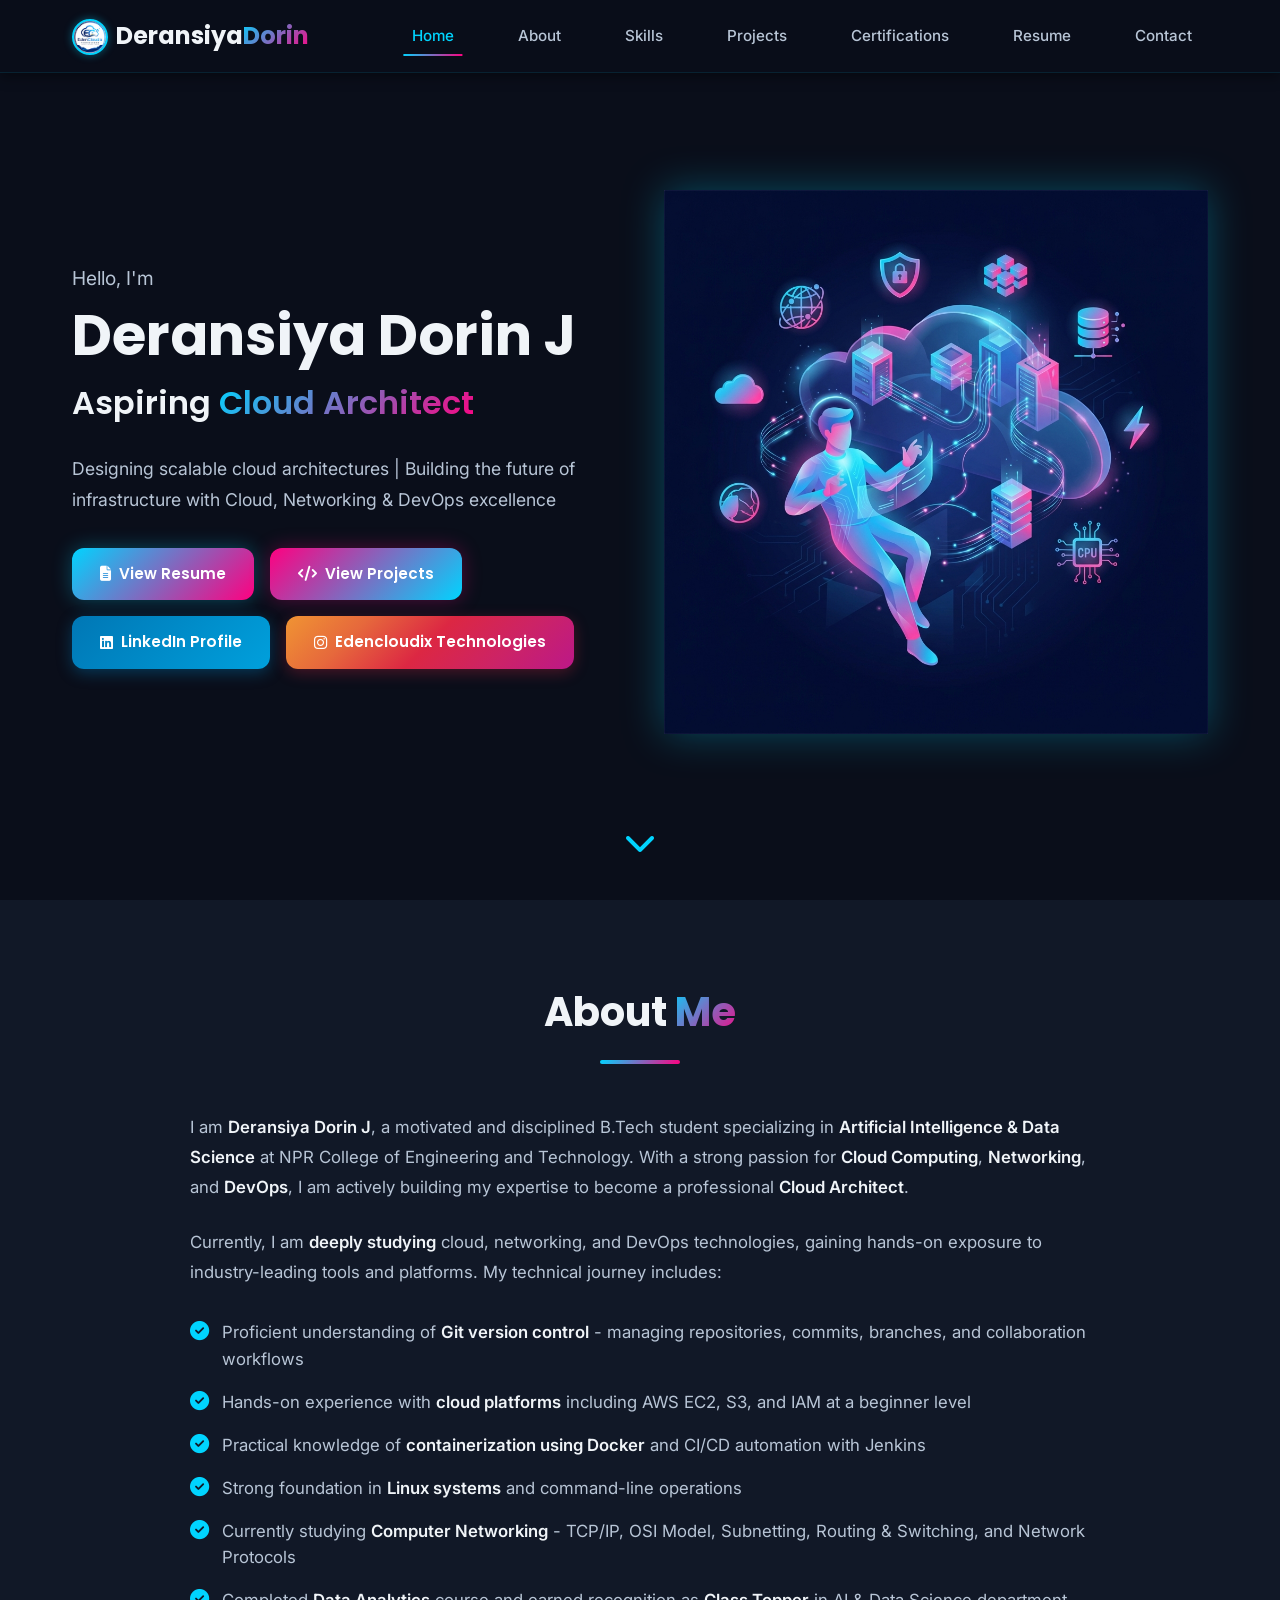
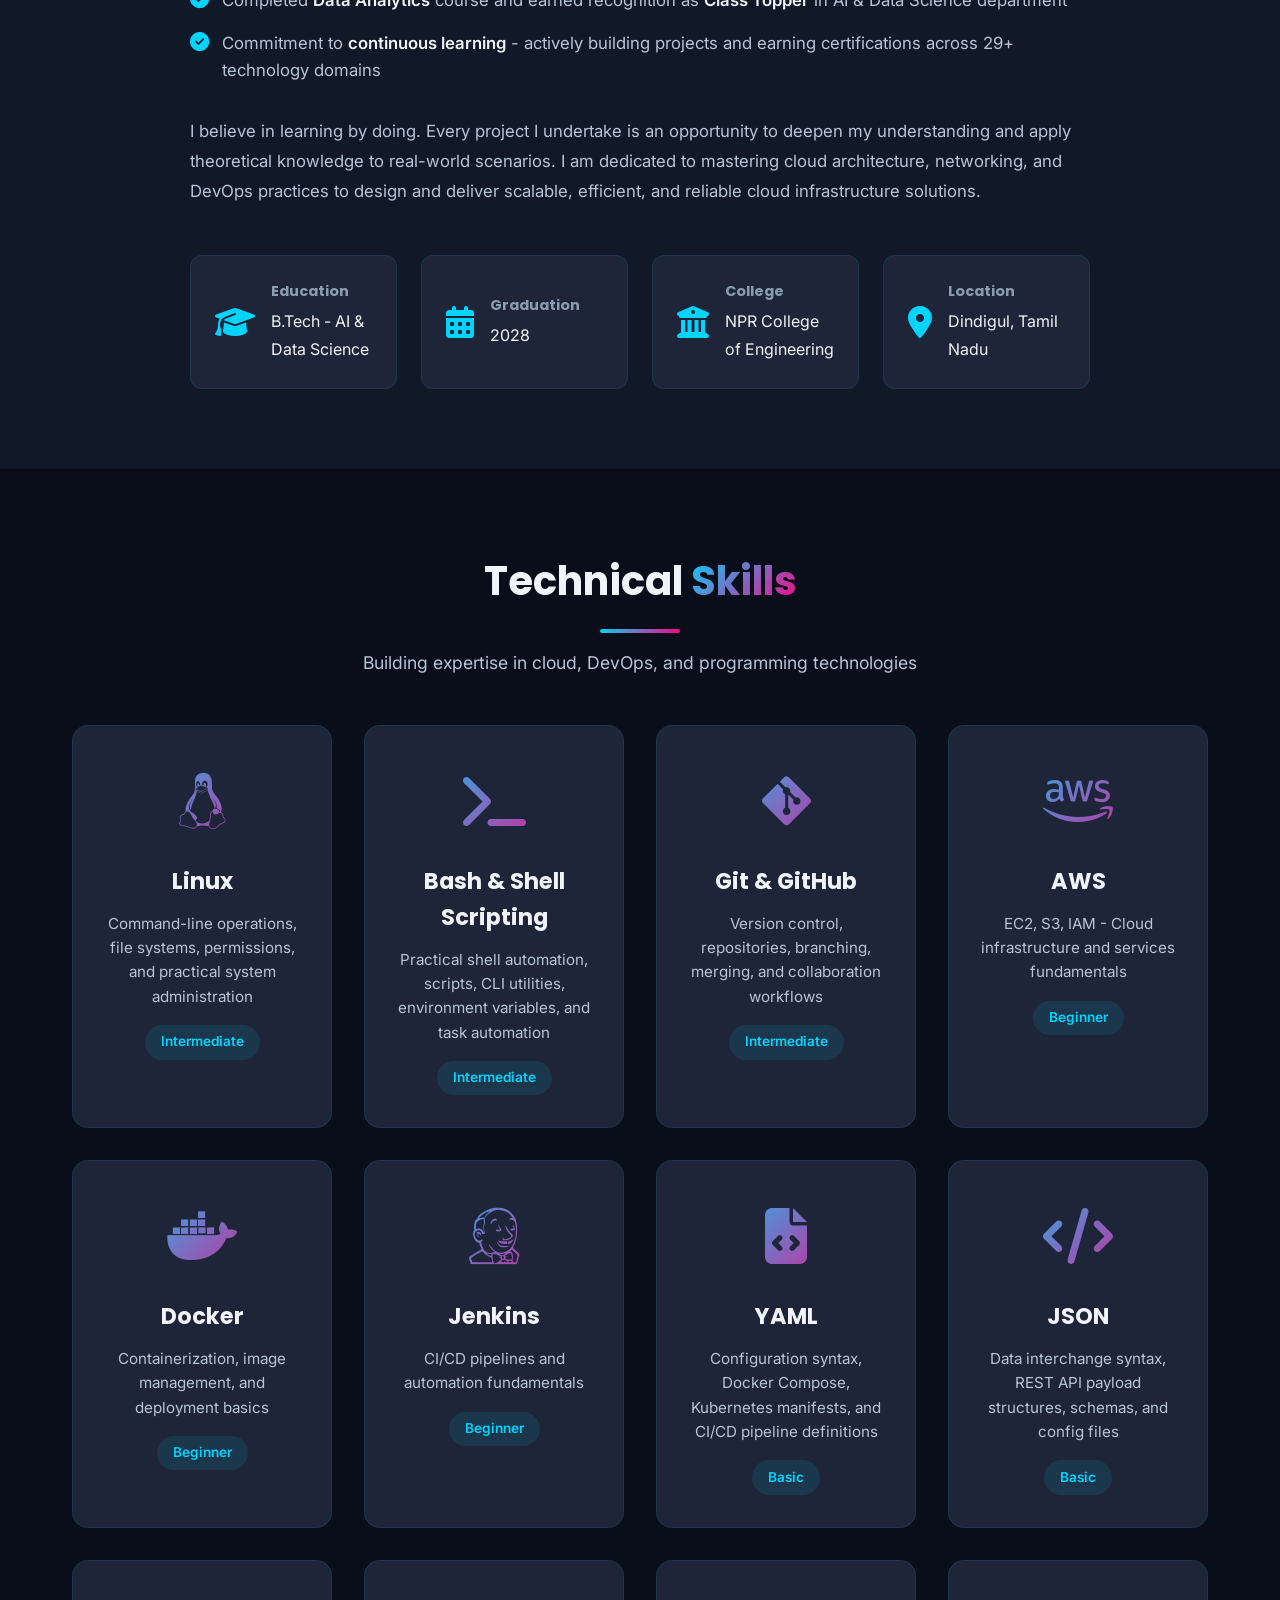
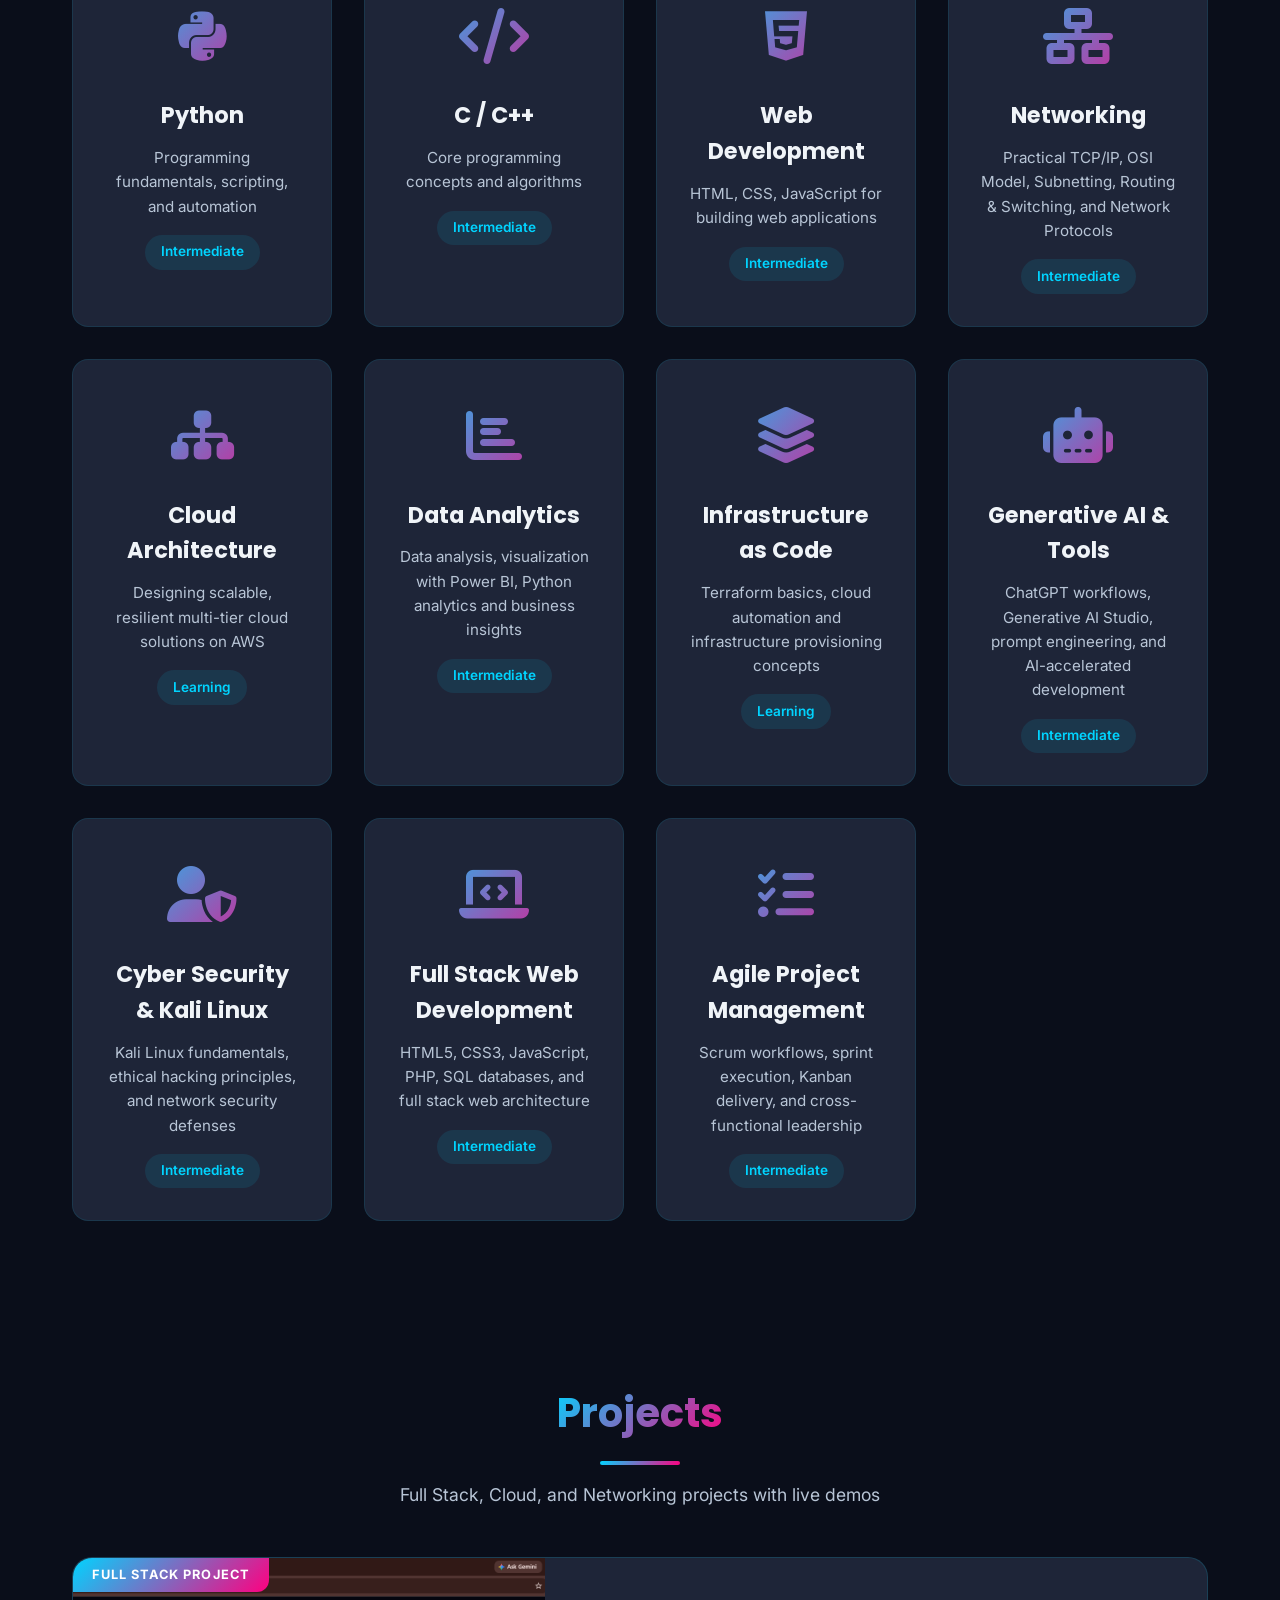
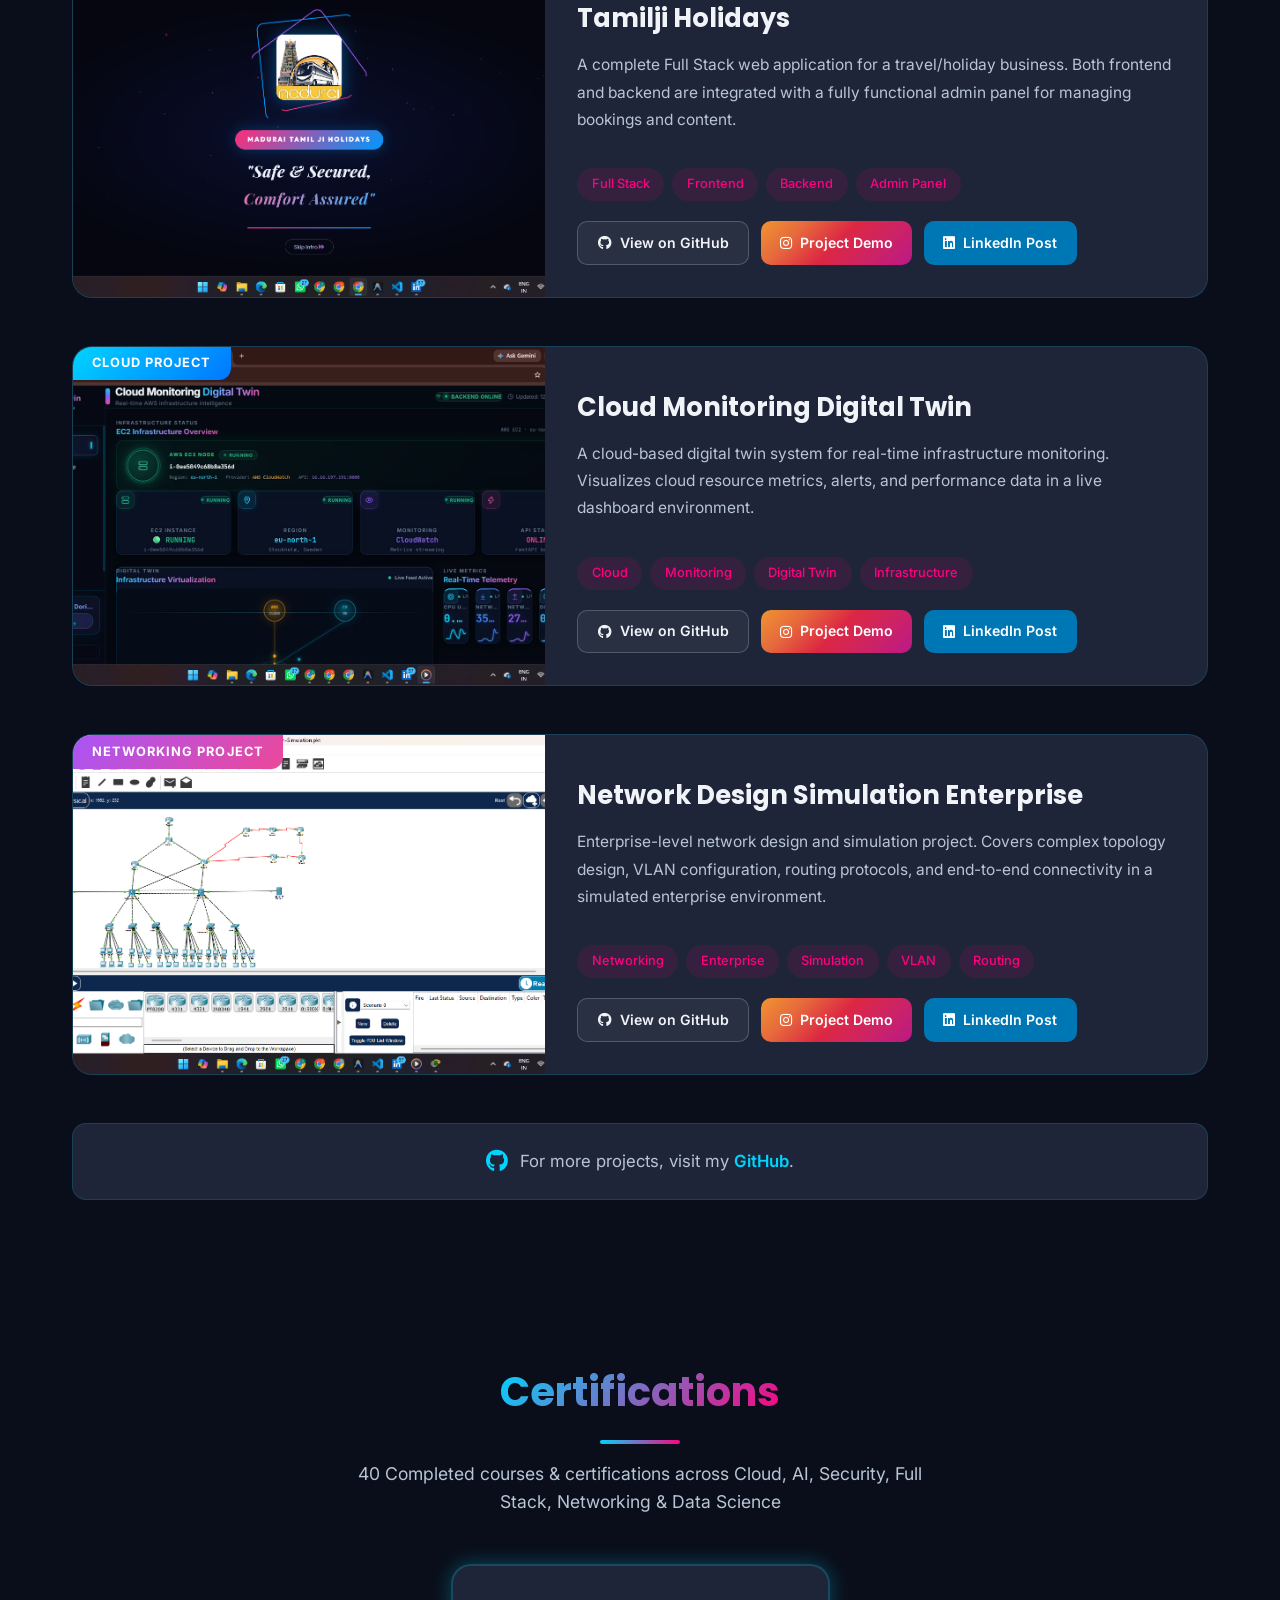
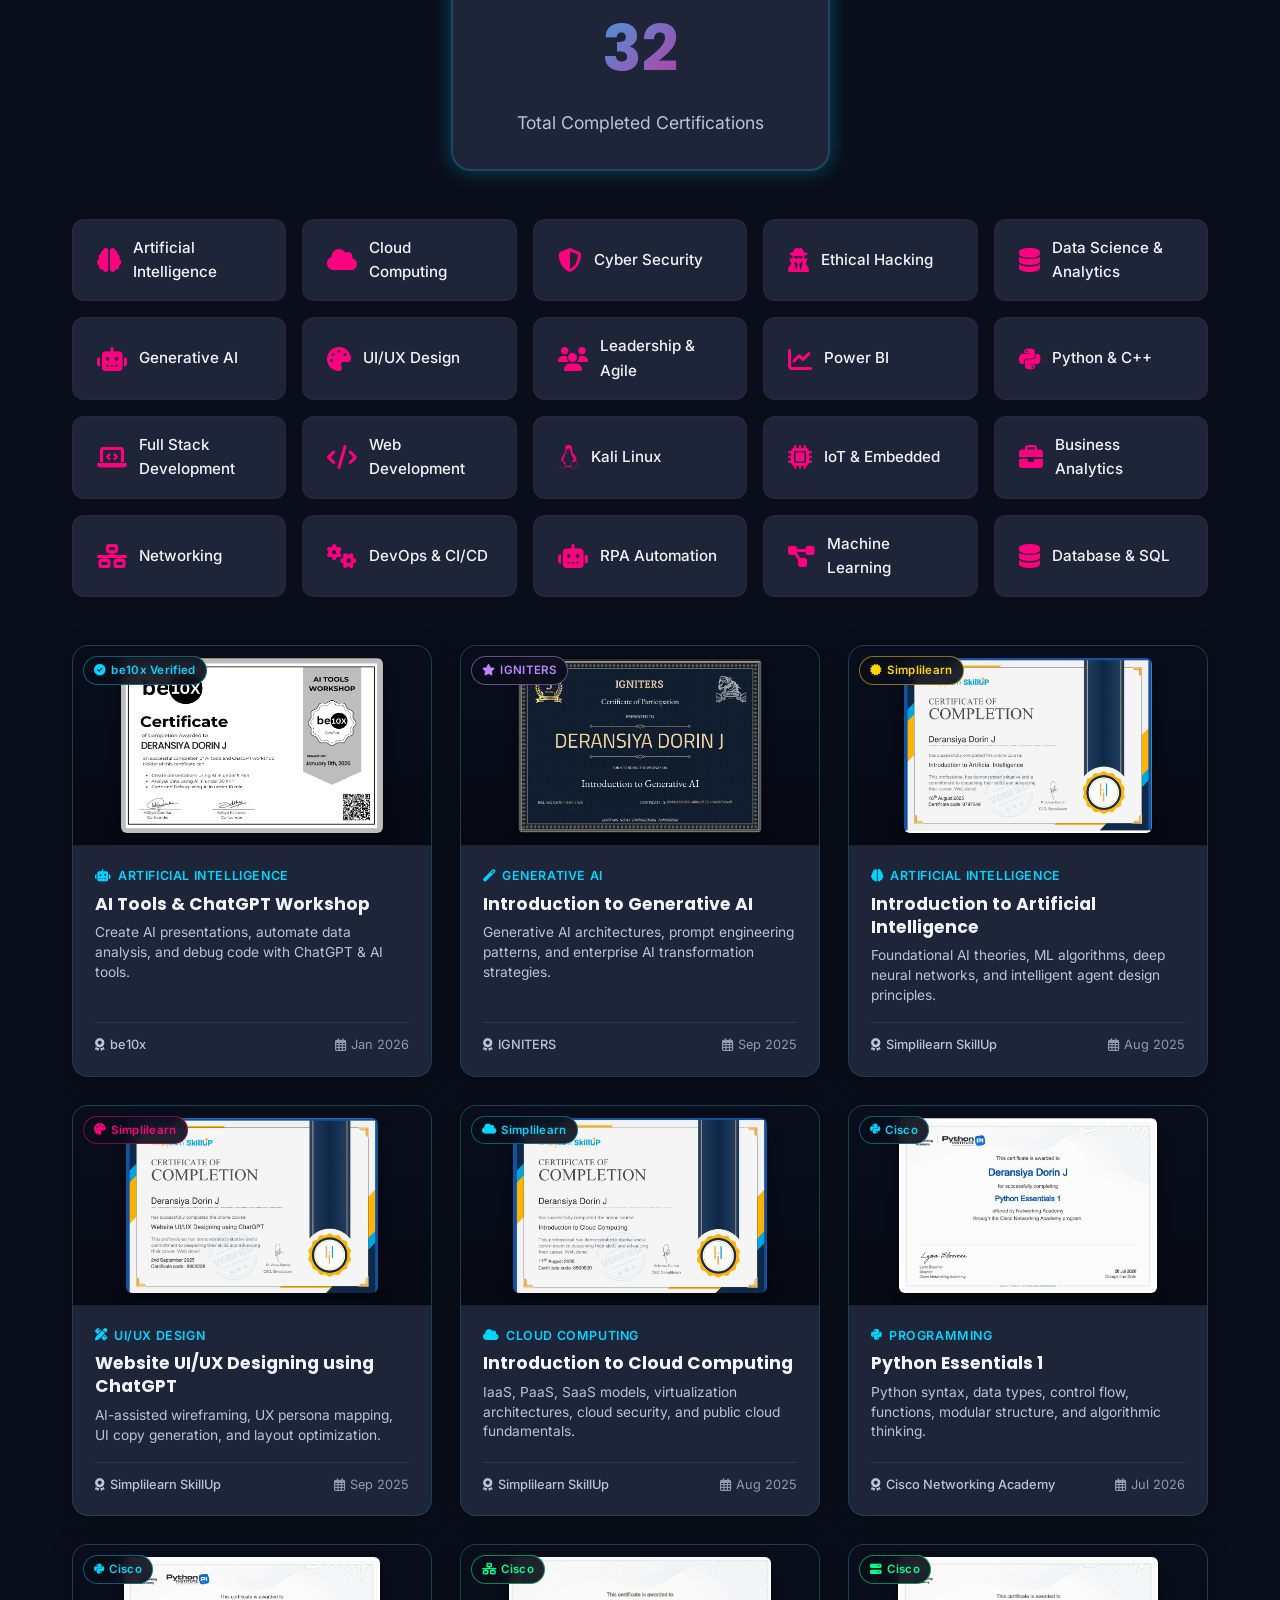
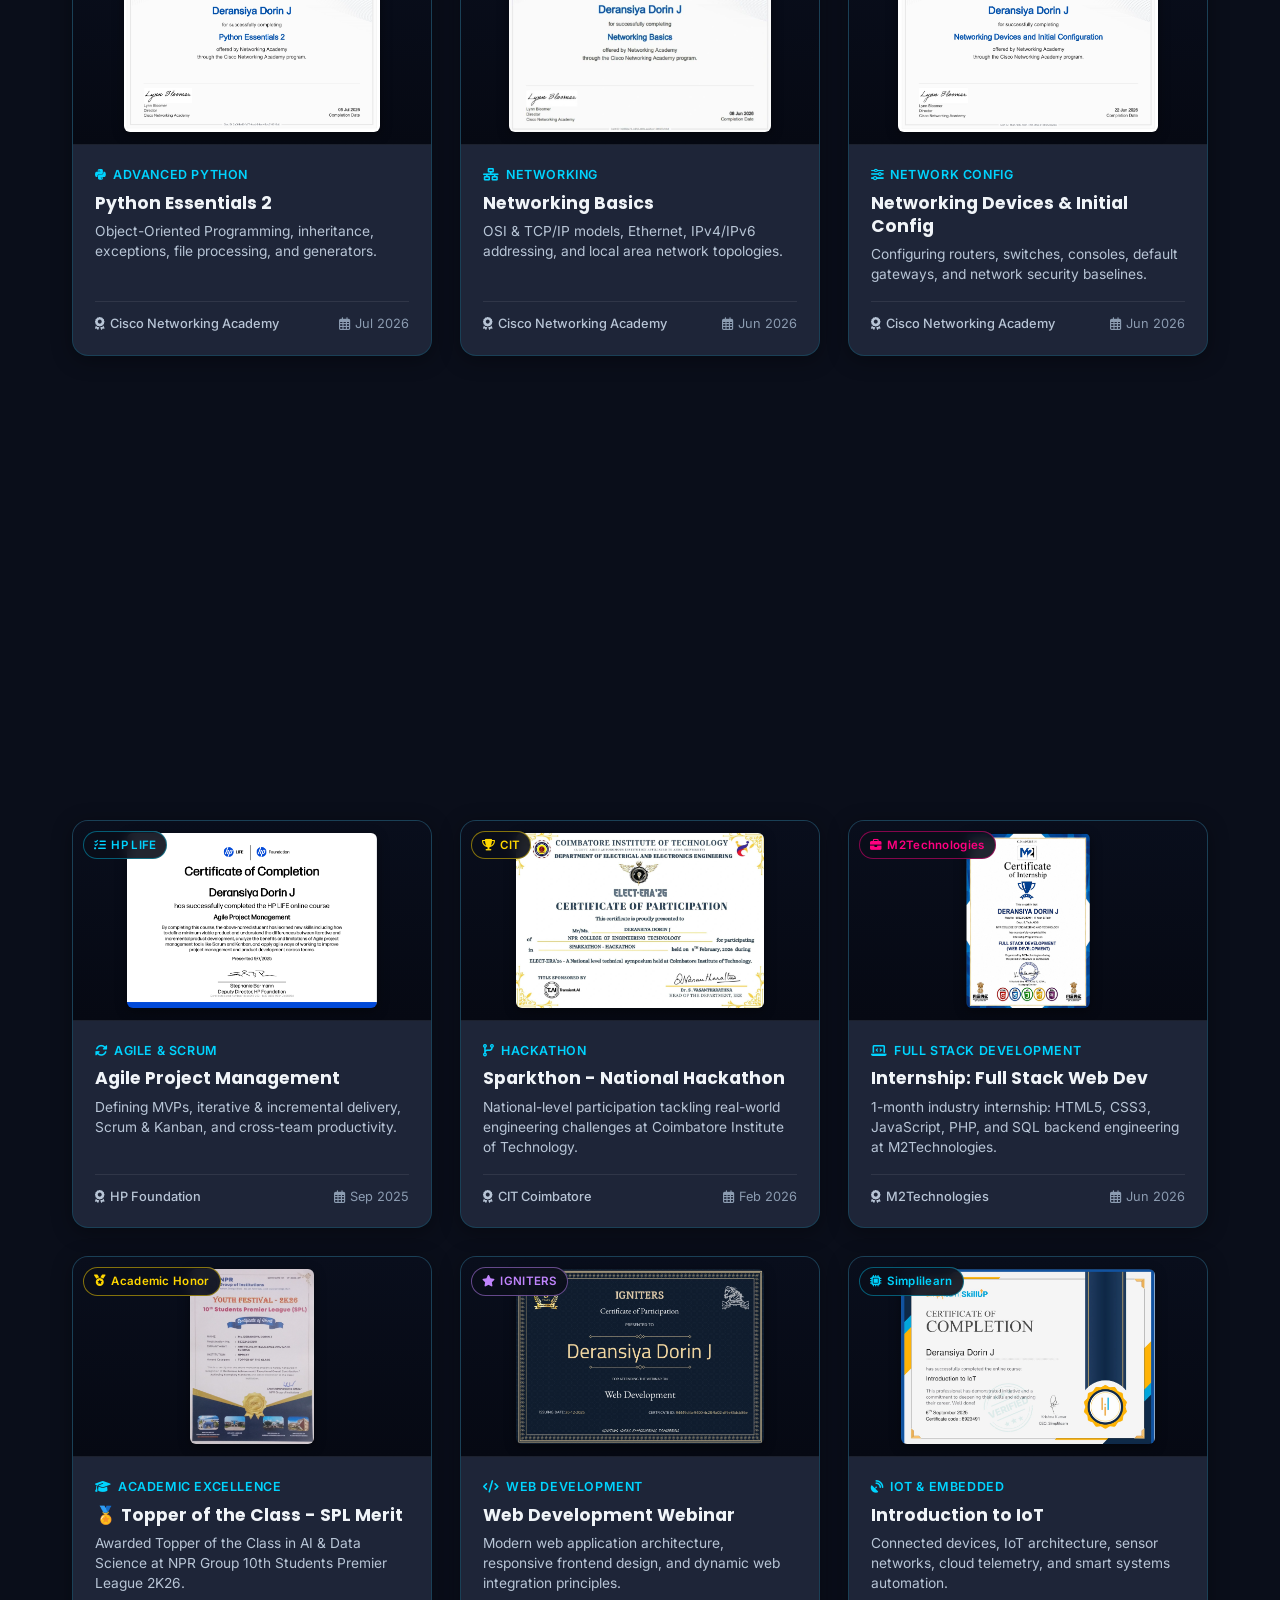
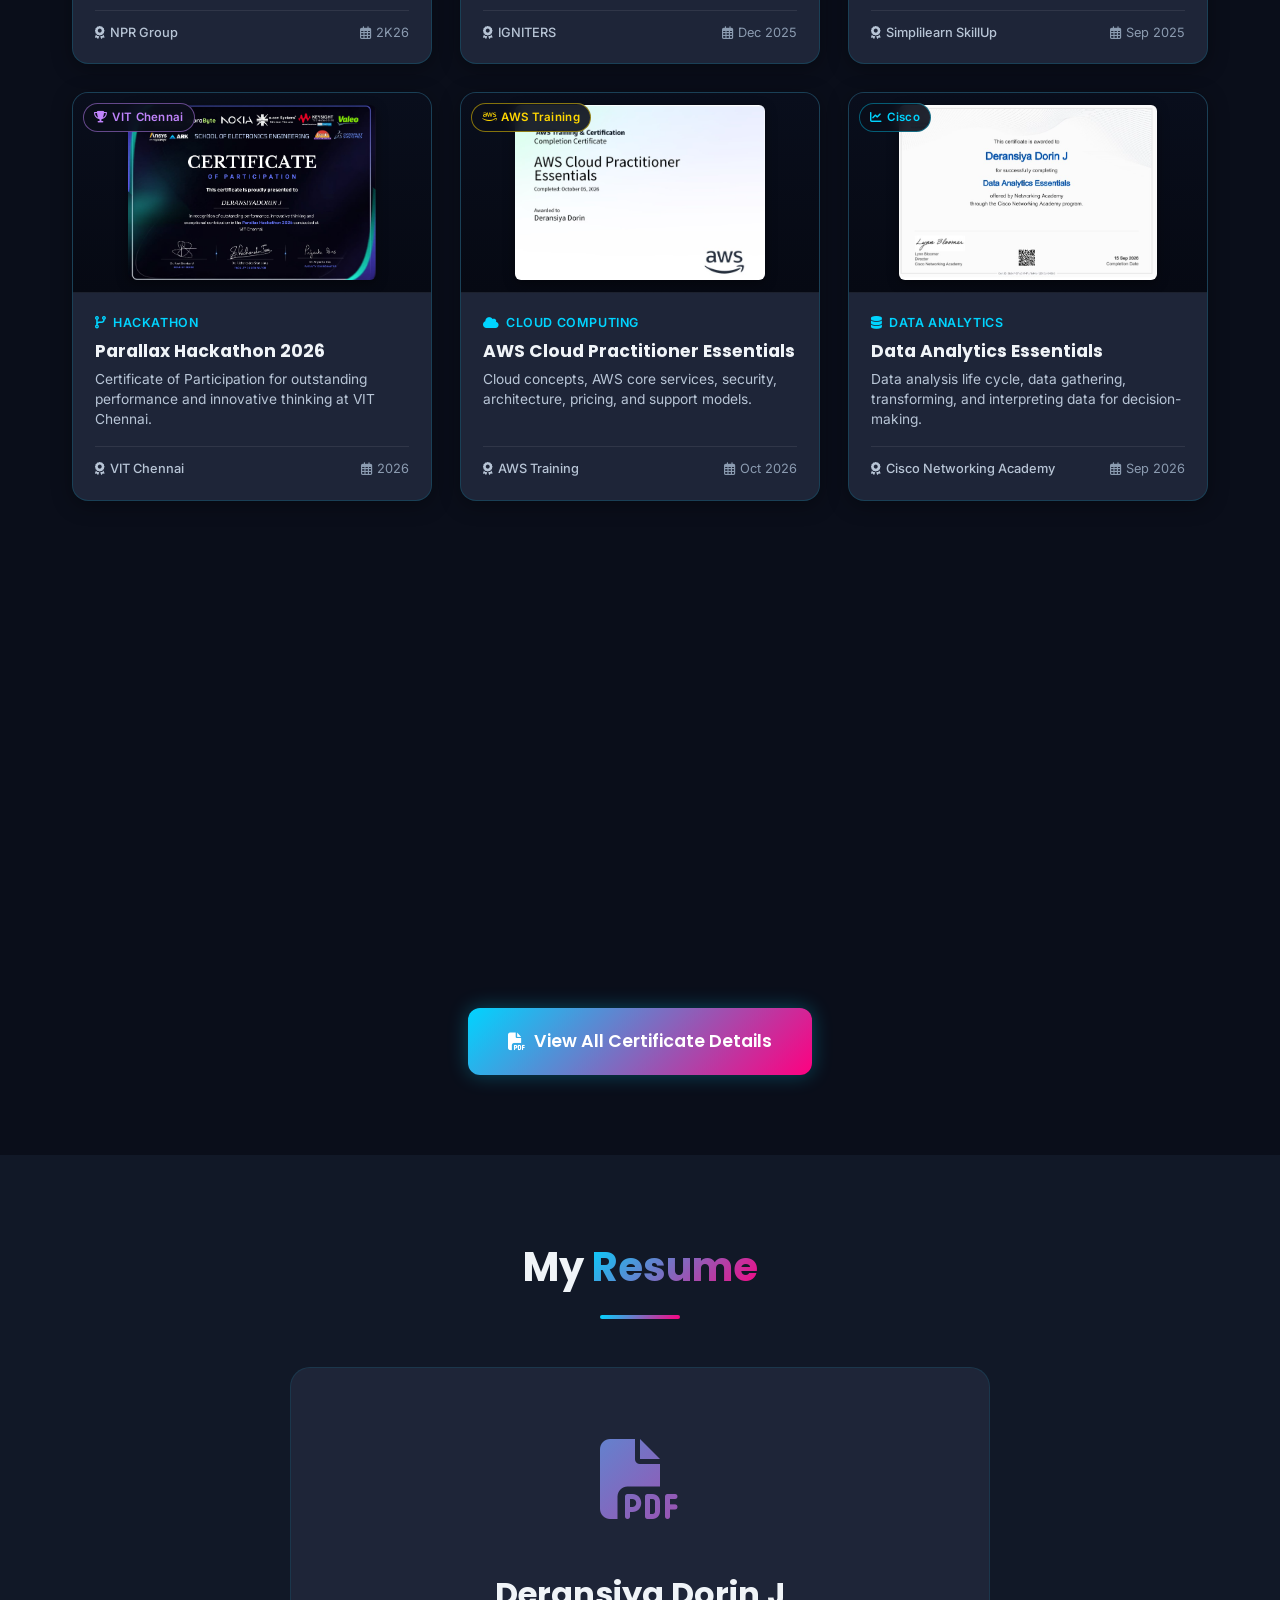
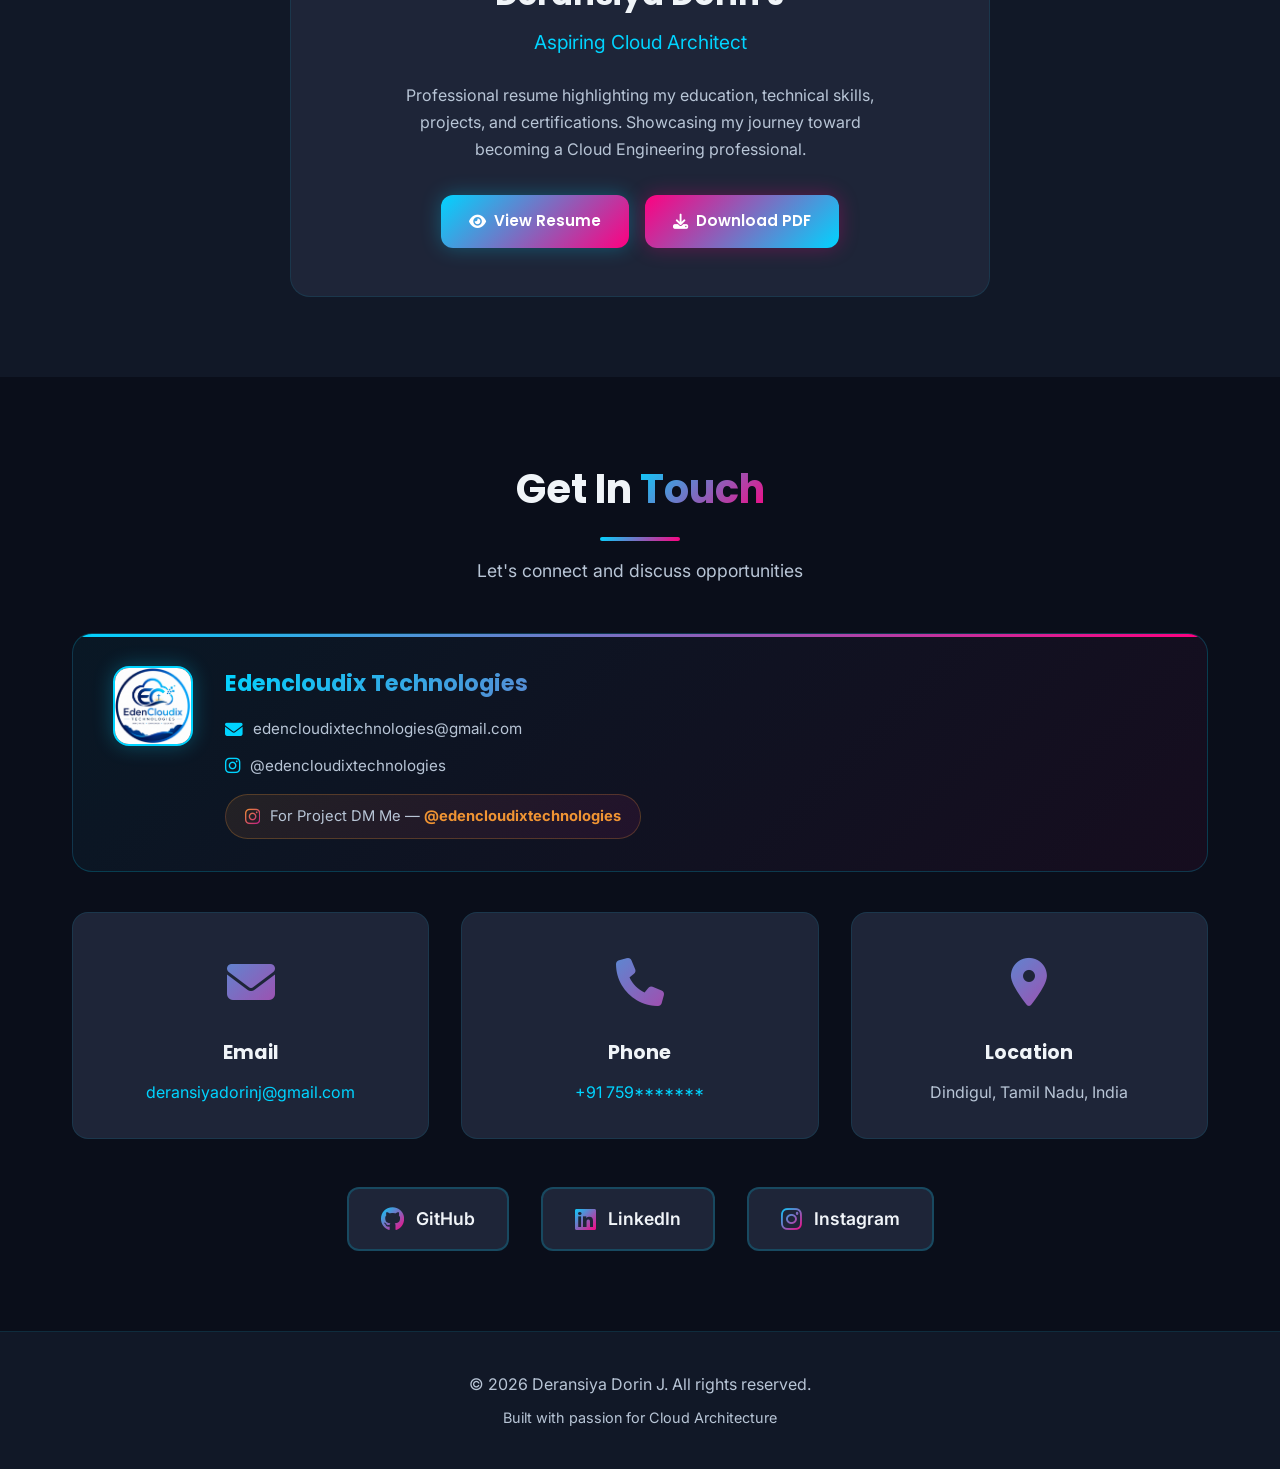
==== commit c2935279: "intial commit" ====
--- a/index.html
+++ b/index.html
@@ -194,8 +194,16 @@
                         <i class="fab fa-linux"></i>
                     </div>
                     <h3>Linux</h3>
-                    <p>Command-line operations, file systems, and basic system administration</p>
-                    <span class="skill-level">Beginner</span>
+                    <p>Command-line operations, file systems, permissions, and practical system administration</p>
+                    <span class="skill-level">Intermediate</span>
+                </div>
+                <div class="skill-card">
+                    <div class="skill-icon">
+                        <i class="fas fa-terminal"></i>
+                    </div>
+                    <h3>Bash &amp; Shell Scripting</h3>
+                    <p>Practical shell automation, scripts, CLI utilities, environment variables, and task automation</p>
+                    <span class="skill-level">Intermediate</span>
                 </div>
                 <div class="skill-card">
                     <div class="skill-icon">
@@ -231,6 +239,22 @@
                 </div>
                 <div class="skill-card">
                     <div class="skill-icon">
+                        <i class="fas fa-file-code"></i>
+                    </div>
+                    <h3>YAML</h3>
+                    <p>Configuration syntax, Docker Compose, Kubernetes manifests, and CI/CD pipeline definitions</p>
+                    <span class="skill-level">Basic</span>
+                </div>
+                <div class="skill-card">
+                    <div class="skill-icon">
+                        <i class="fas fa-code"></i>
+                    </div>
+                    <h3>JSON</h3>
+                    <p>Data interchange syntax, REST API payload structures, schemas, and config files</p>
+                    <span class="skill-level">Basic</span>
+                </div>
+                <div class="skill-card">
+                    <div class="skill-icon">
                         <i class="fab fa-python"></i>
                     </div>
                     <h3>Python</h3>
@@ -258,8 +282,8 @@
                         <i class="fas fa-network-wired"></i>
                     </div>
                     <h3>Networking</h3>
-                    <p>TCP/IP, OSI Model, Subnetting, Routing & Switching, Network Protocols</p>
-                    <span class="skill-level">Learning</span>
+                    <p>Practical TCP/IP, OSI Model, Subnetting, Routing &amp; Switching, and Network Protocols</p>
+                    <span class="skill-level">Intermediate</span>
                 </div>
                 <div class="skill-card">
                     <div class="skill-icon">
@@ -461,11 +485,11 @@
             <div class="section-header">
                 <h2 class="section-title"><span class="gradient-text">Certifications</span></h2>
                 <div class="title-underline"></div>
-                <p class="section-subtitle">39 Completed courses &amp; certifications across Cloud, AI, Security, Full Stack, Networking &amp; Data Science</p>
+                <p class="section-subtitle">40 Completed courses &amp; certifications across Cloud, AI, Security, Full Stack, Networking &amp; Data Science</p>
             </div>
             <div class="cert-stats">
                 <div class="cert-count">
-                    <div class="count-number" data-target="39">0</div>
+                    <div class="count-number" data-target="40">0</div>
                     <p>Total Completed Certifications</p>
                 </div>
             </div>
@@ -947,6 +971,24 @@
                         <div class="cert-footer">
                             <span class="cert-issuer"><i class="fas fa-award"></i> ZenDev Software</span>
                             <span class="cert-date"><i class="far fa-calendar-alt"></i> Sep 2026</span>
+                        </div>
+                    </div>
+                </div>
+
+                <!-- 23. International Hackathon INTELLATHON '26 (DSIRT & Dongguk University) -->
+                <div class="cert-card" onclick="openGallery('certificates', 22)" title="Click to view full certificate">
+                    <div class="cert-img-wrapper">
+                        <img src="assets/certificates/cert-intellathon-hackathon.png" alt="International Hackathon INTELLATHON 26" class="cert-img" loading="lazy">
+                        <div class="cert-overlay"><span class="cert-view-btn"><i class="fas fa-search-plus"></i> View Certificate</span></div>
+                        <span class="cert-badge cert-badge-purple"><i class="fas fa-trophy"></i> INTELLATHON '26</span>
+                    </div>
+                    <div class="cert-info">
+                        <div class="cert-category"><i class="fas fa-code-branch"></i> International Hackathon</div>
+                        <h4 class="cert-title">International Hackathon INTELLATHON '26</h4>
+                        <p class="cert-desc">Participation under Industry 5.0 category, jointly organized by DSIRT &amp; Dongguk University (South Korea).</p>
+                        <div class="cert-footer">
+                            <span class="cert-issuer"><i class="fas fa-award"></i> DSIRT &amp; Dongguk University</span>
+                            <span class="cert-date"><i class="far fa-calendar-alt"></i> Oct 2026</span>
                         </div>
                     </div>
                 </div>
